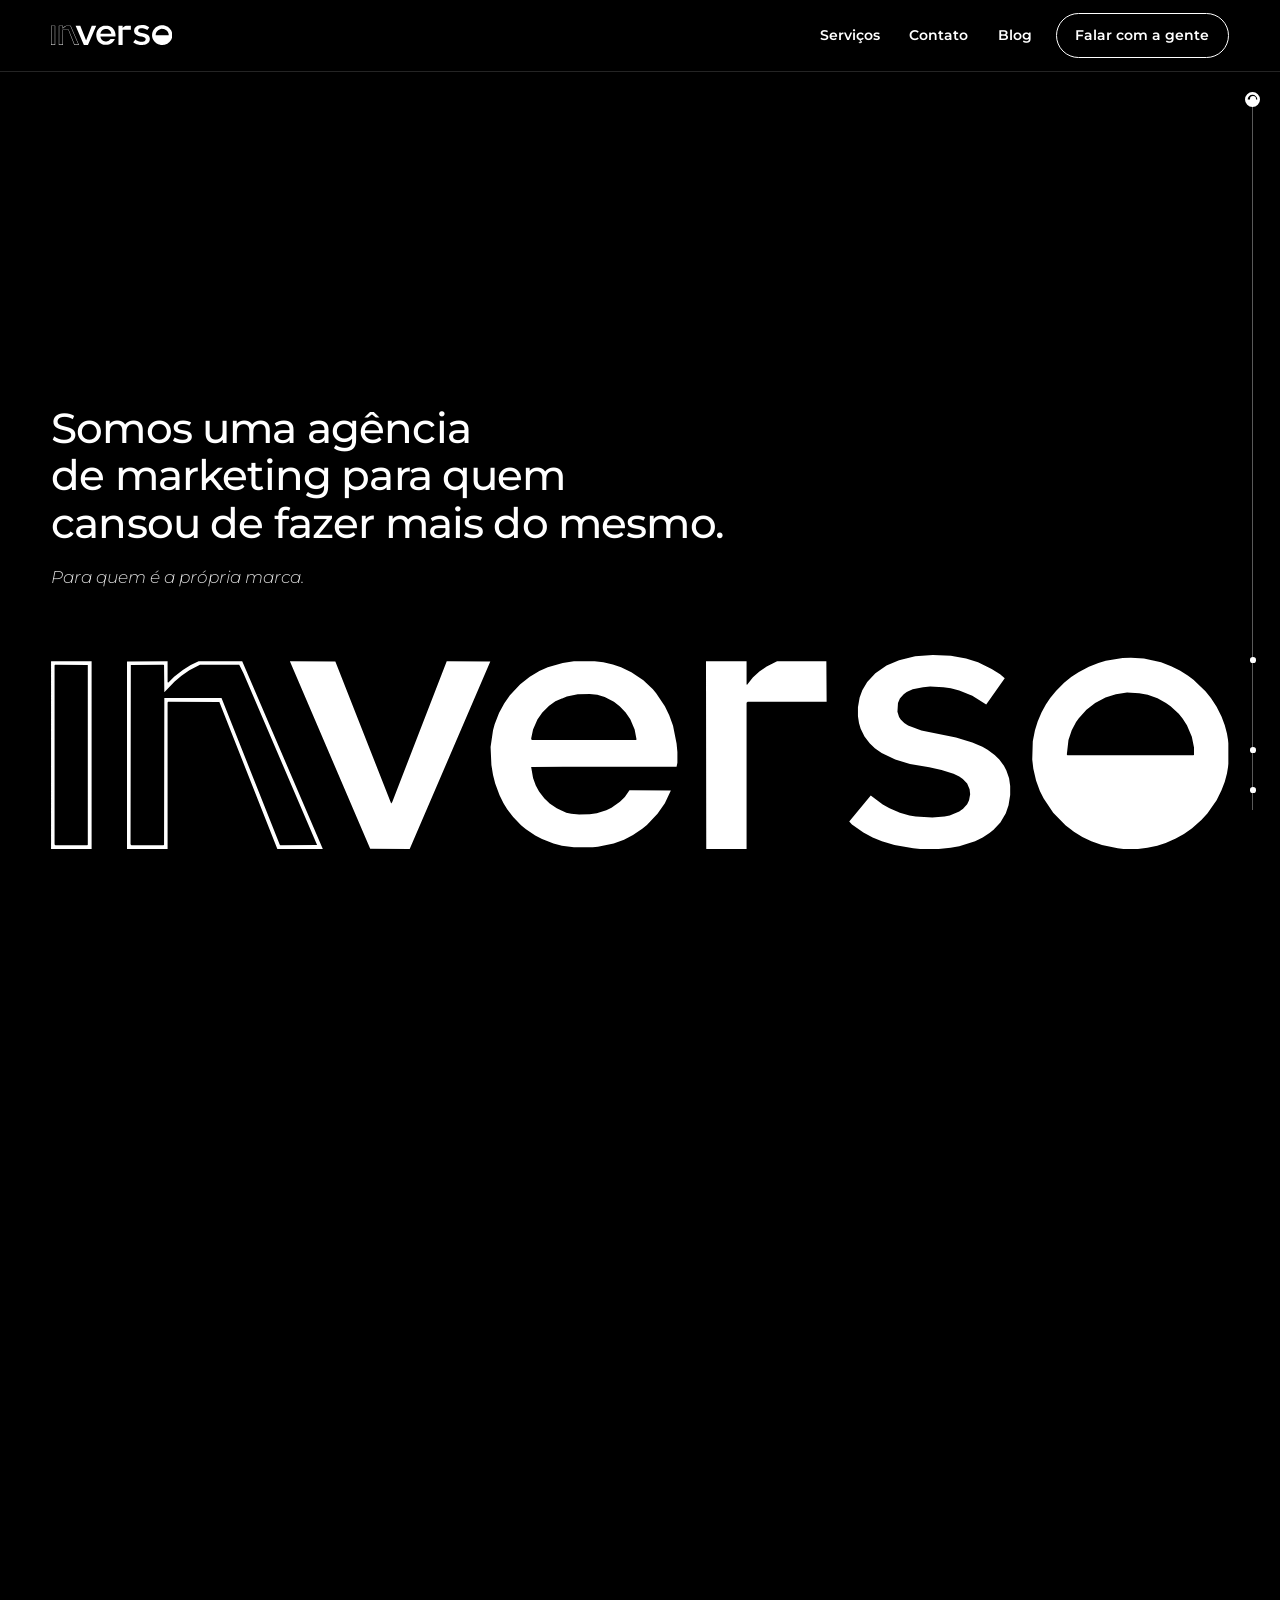
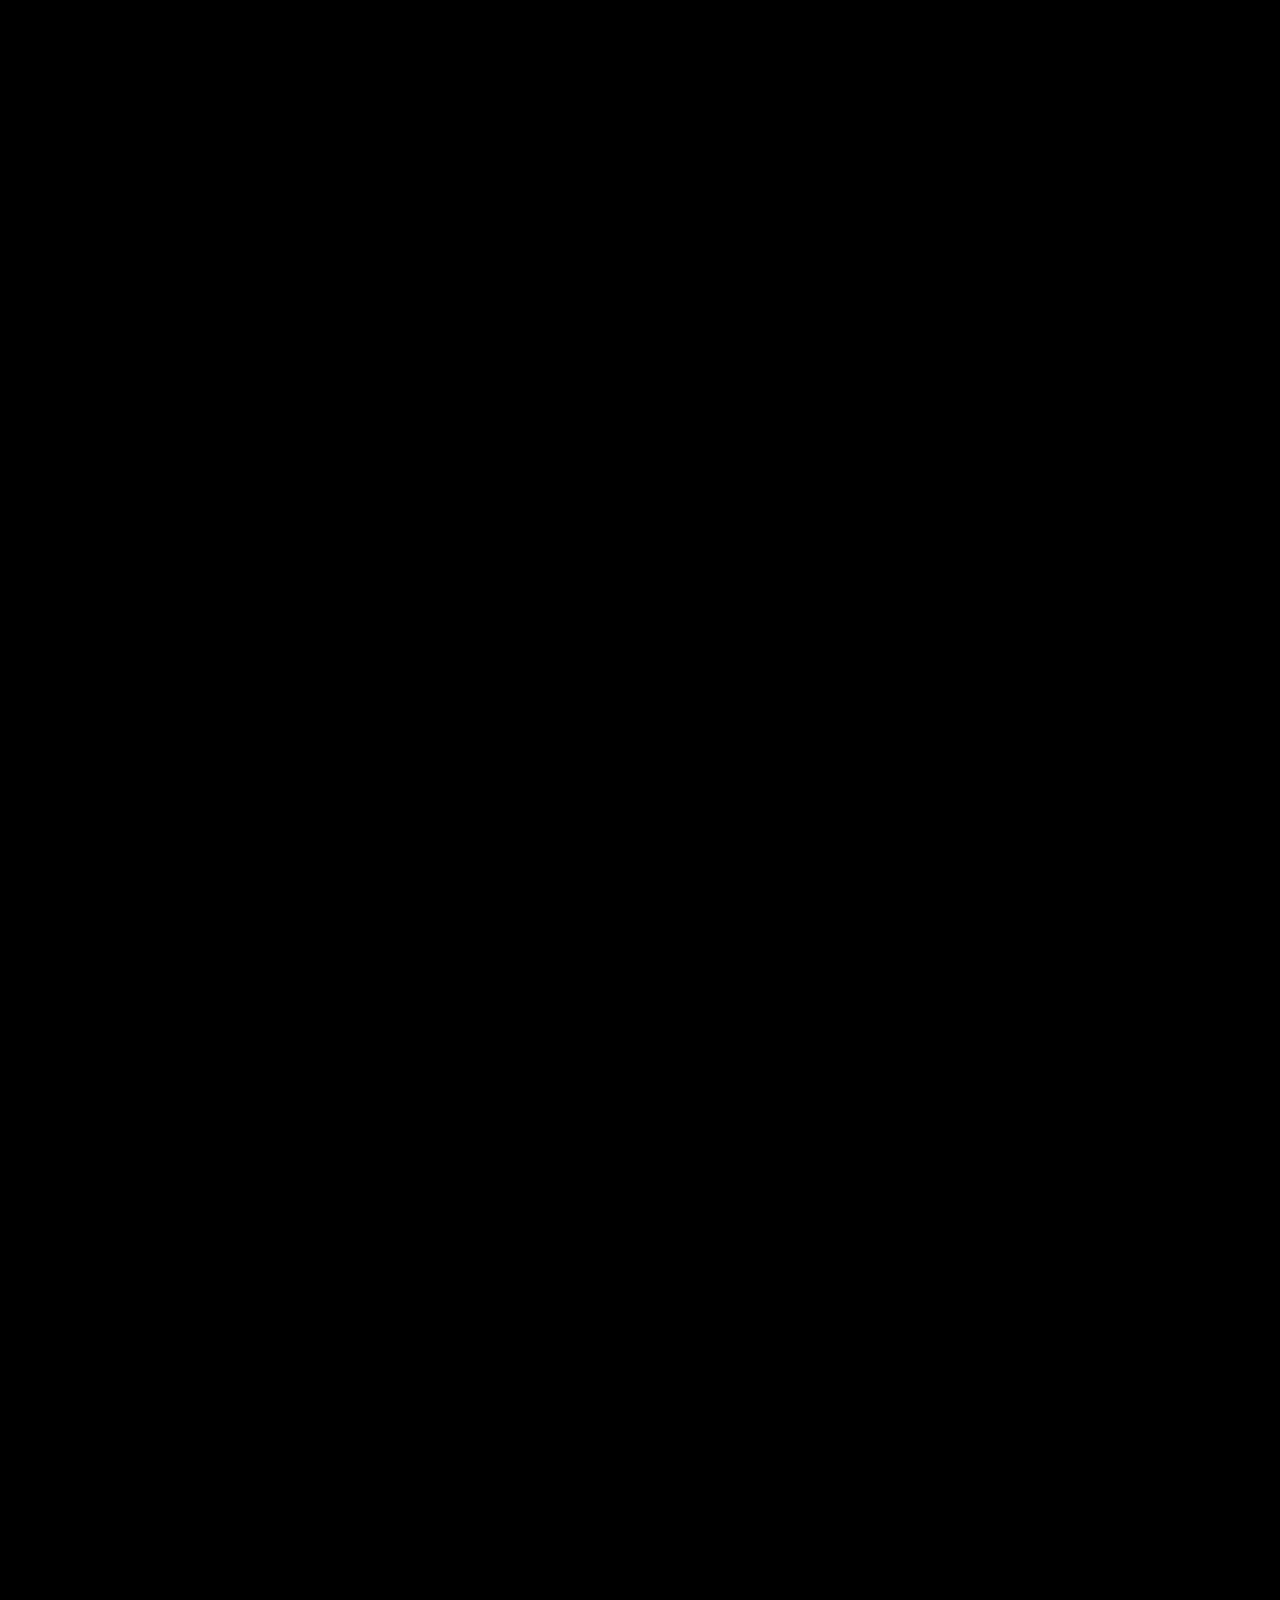
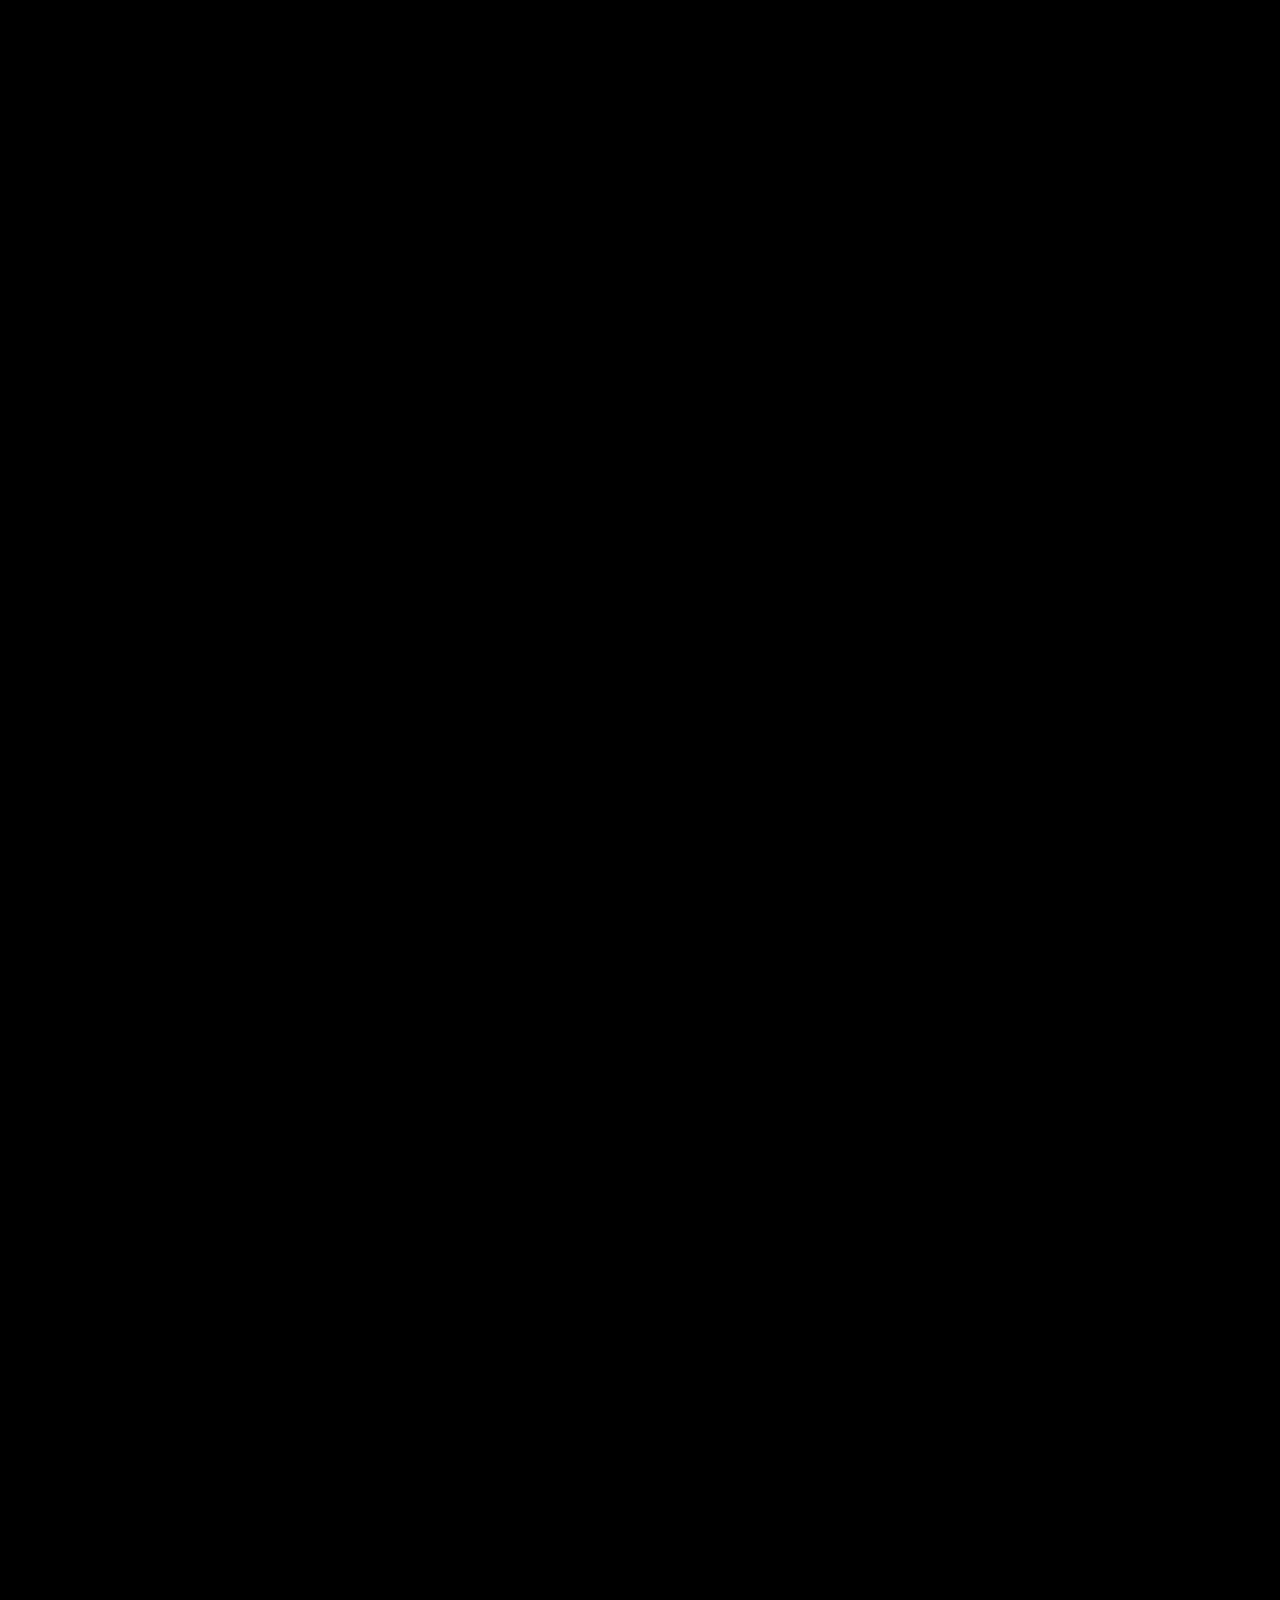
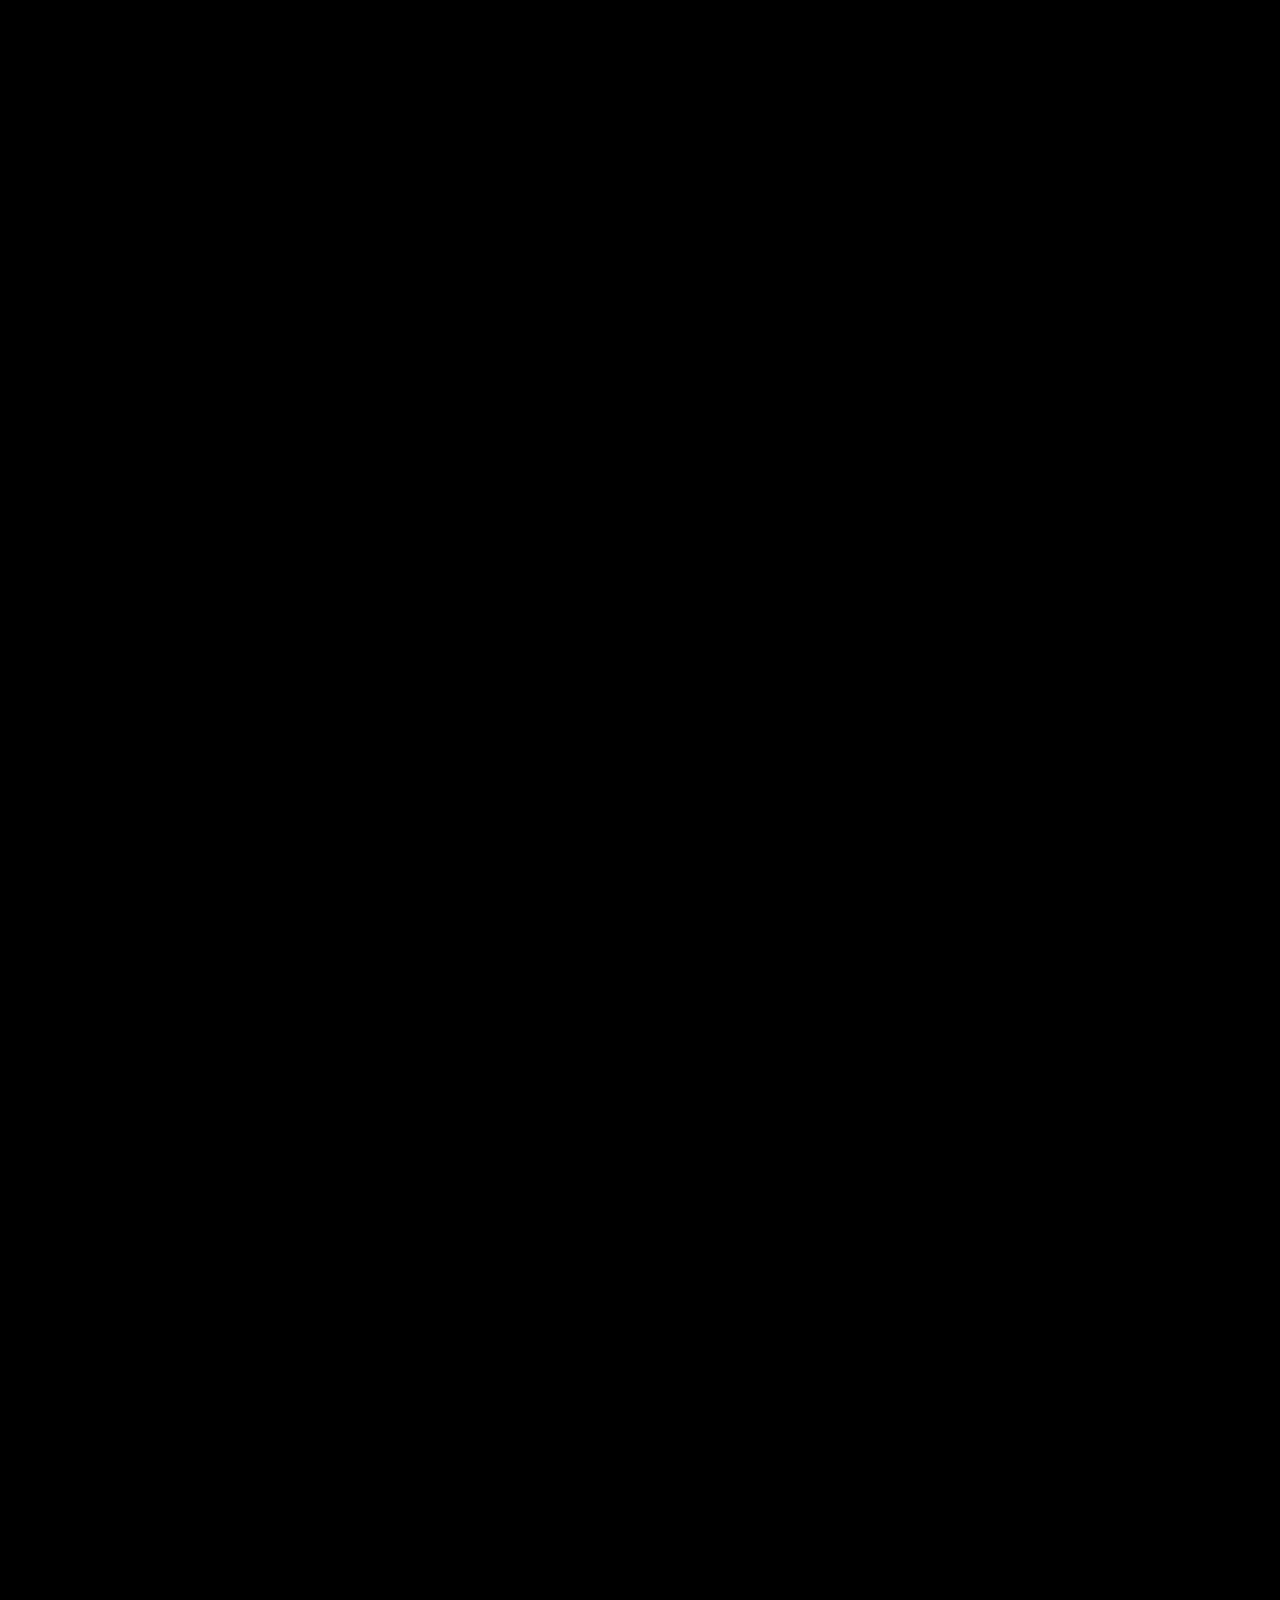
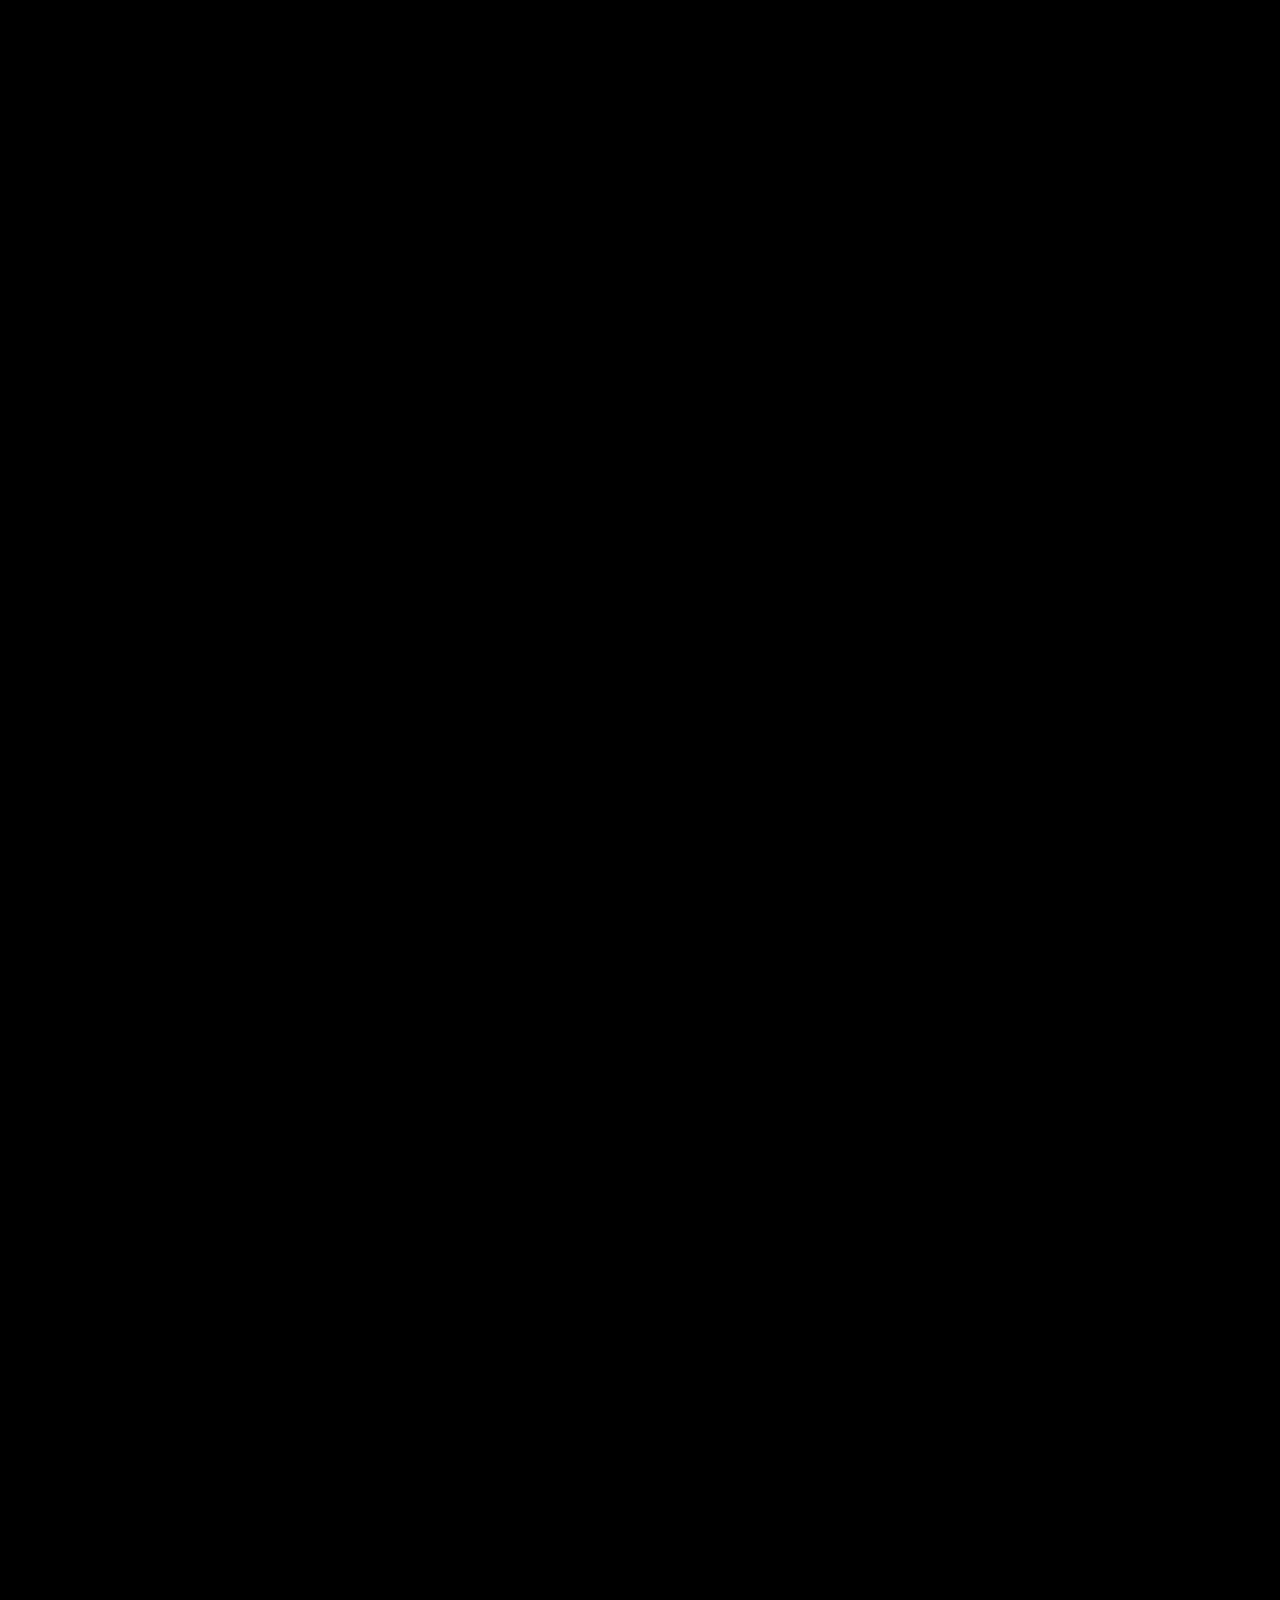
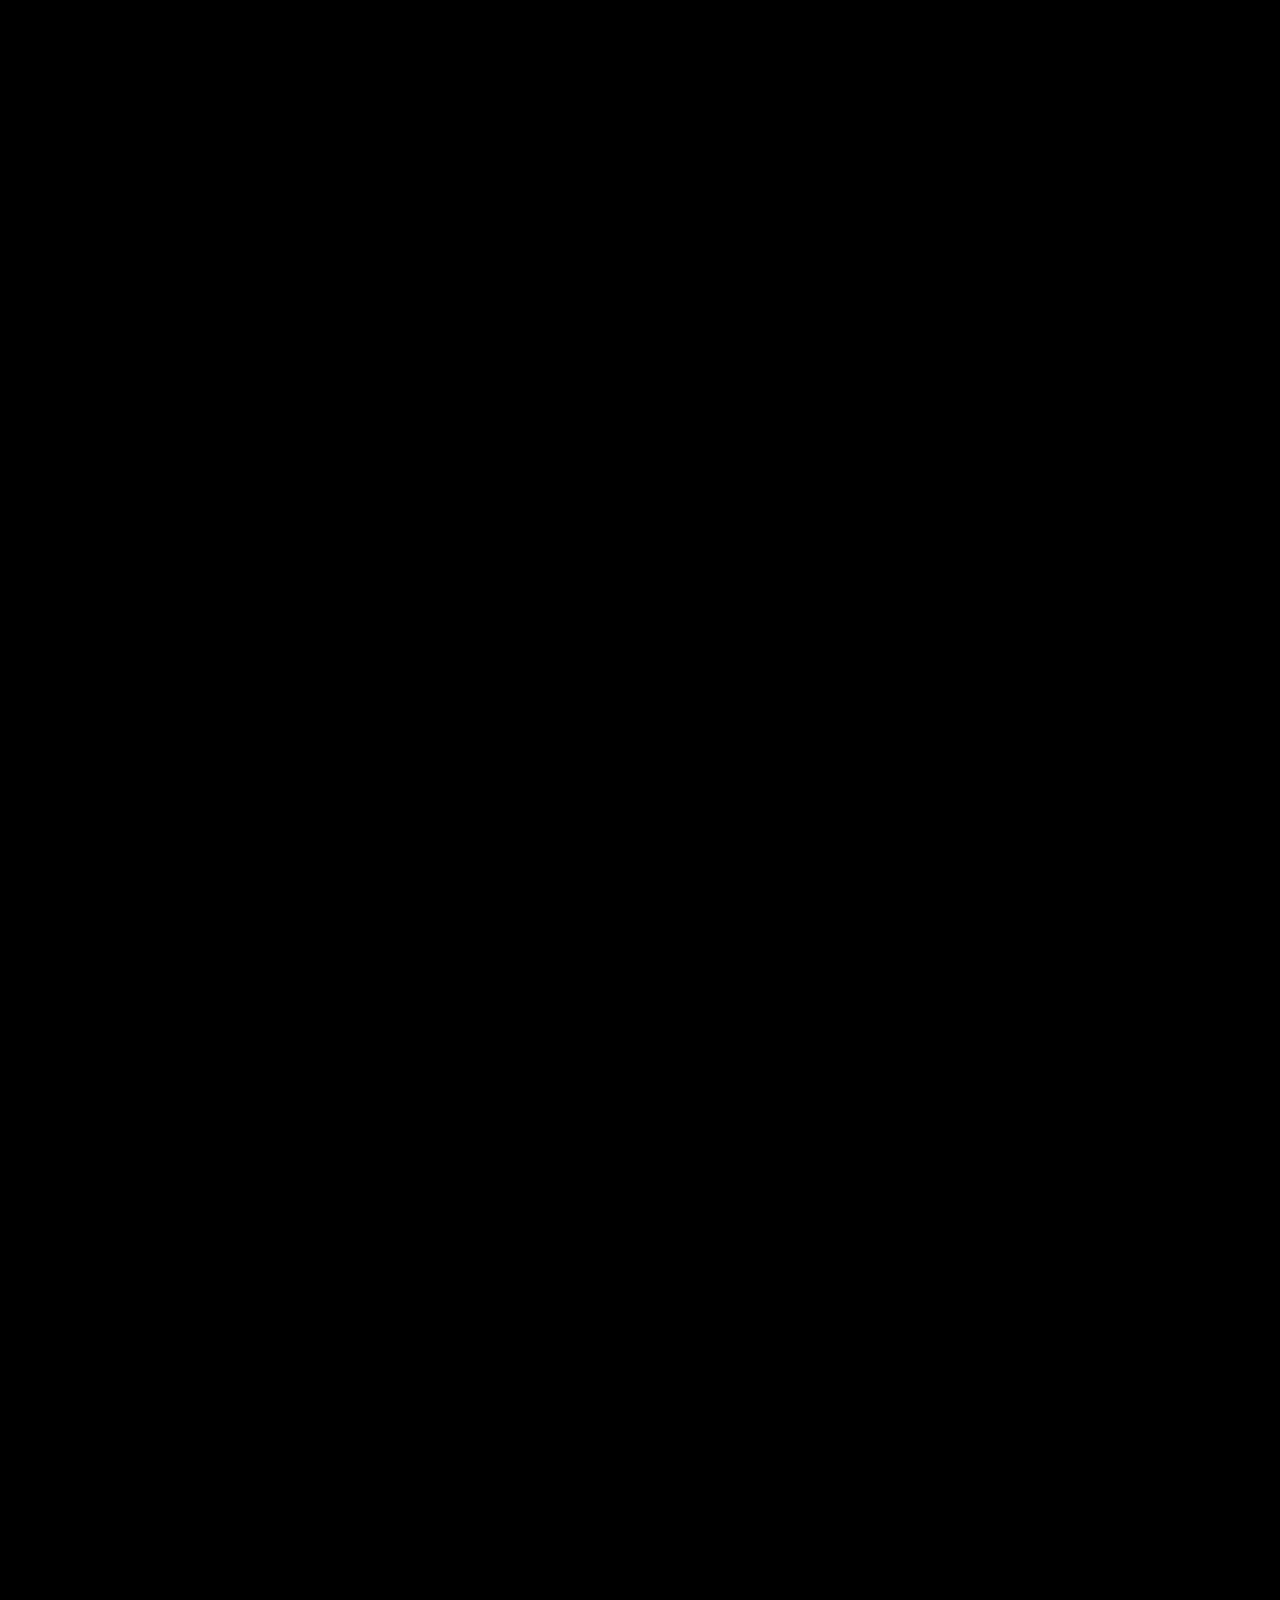
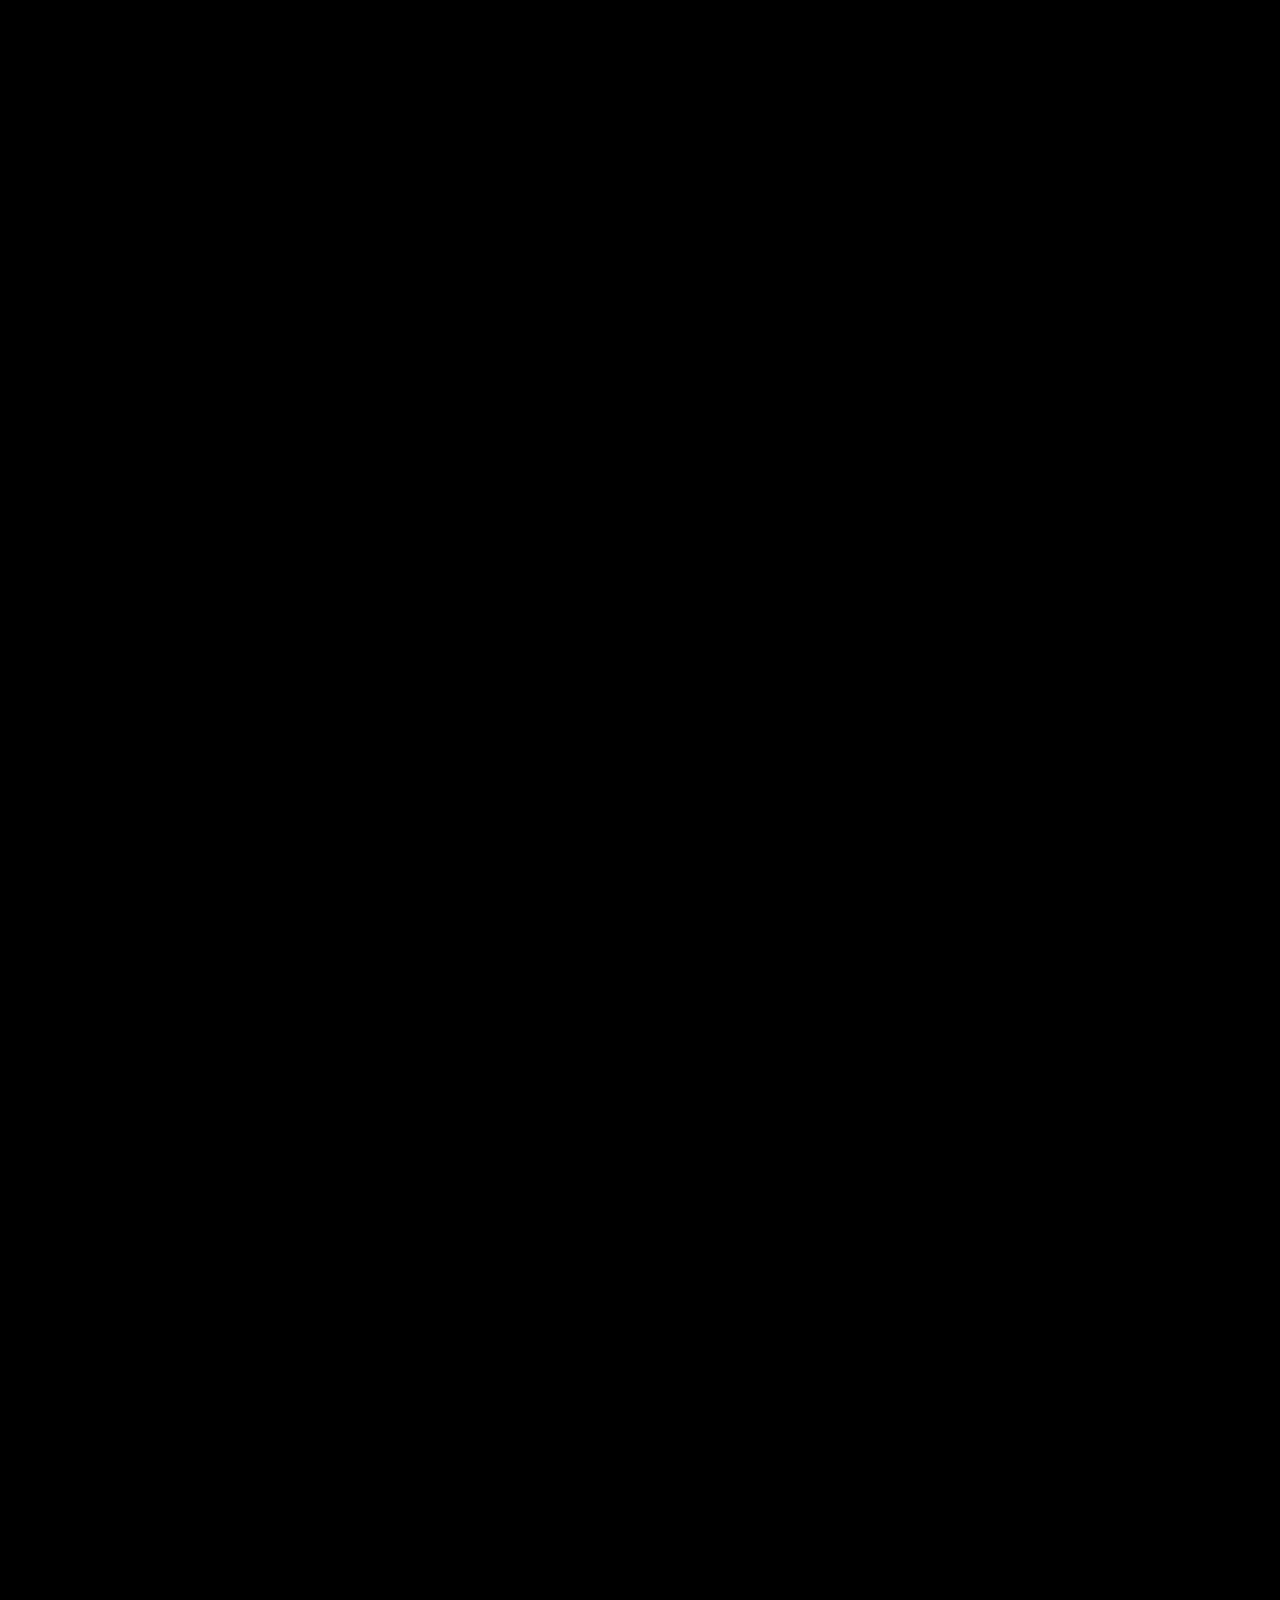
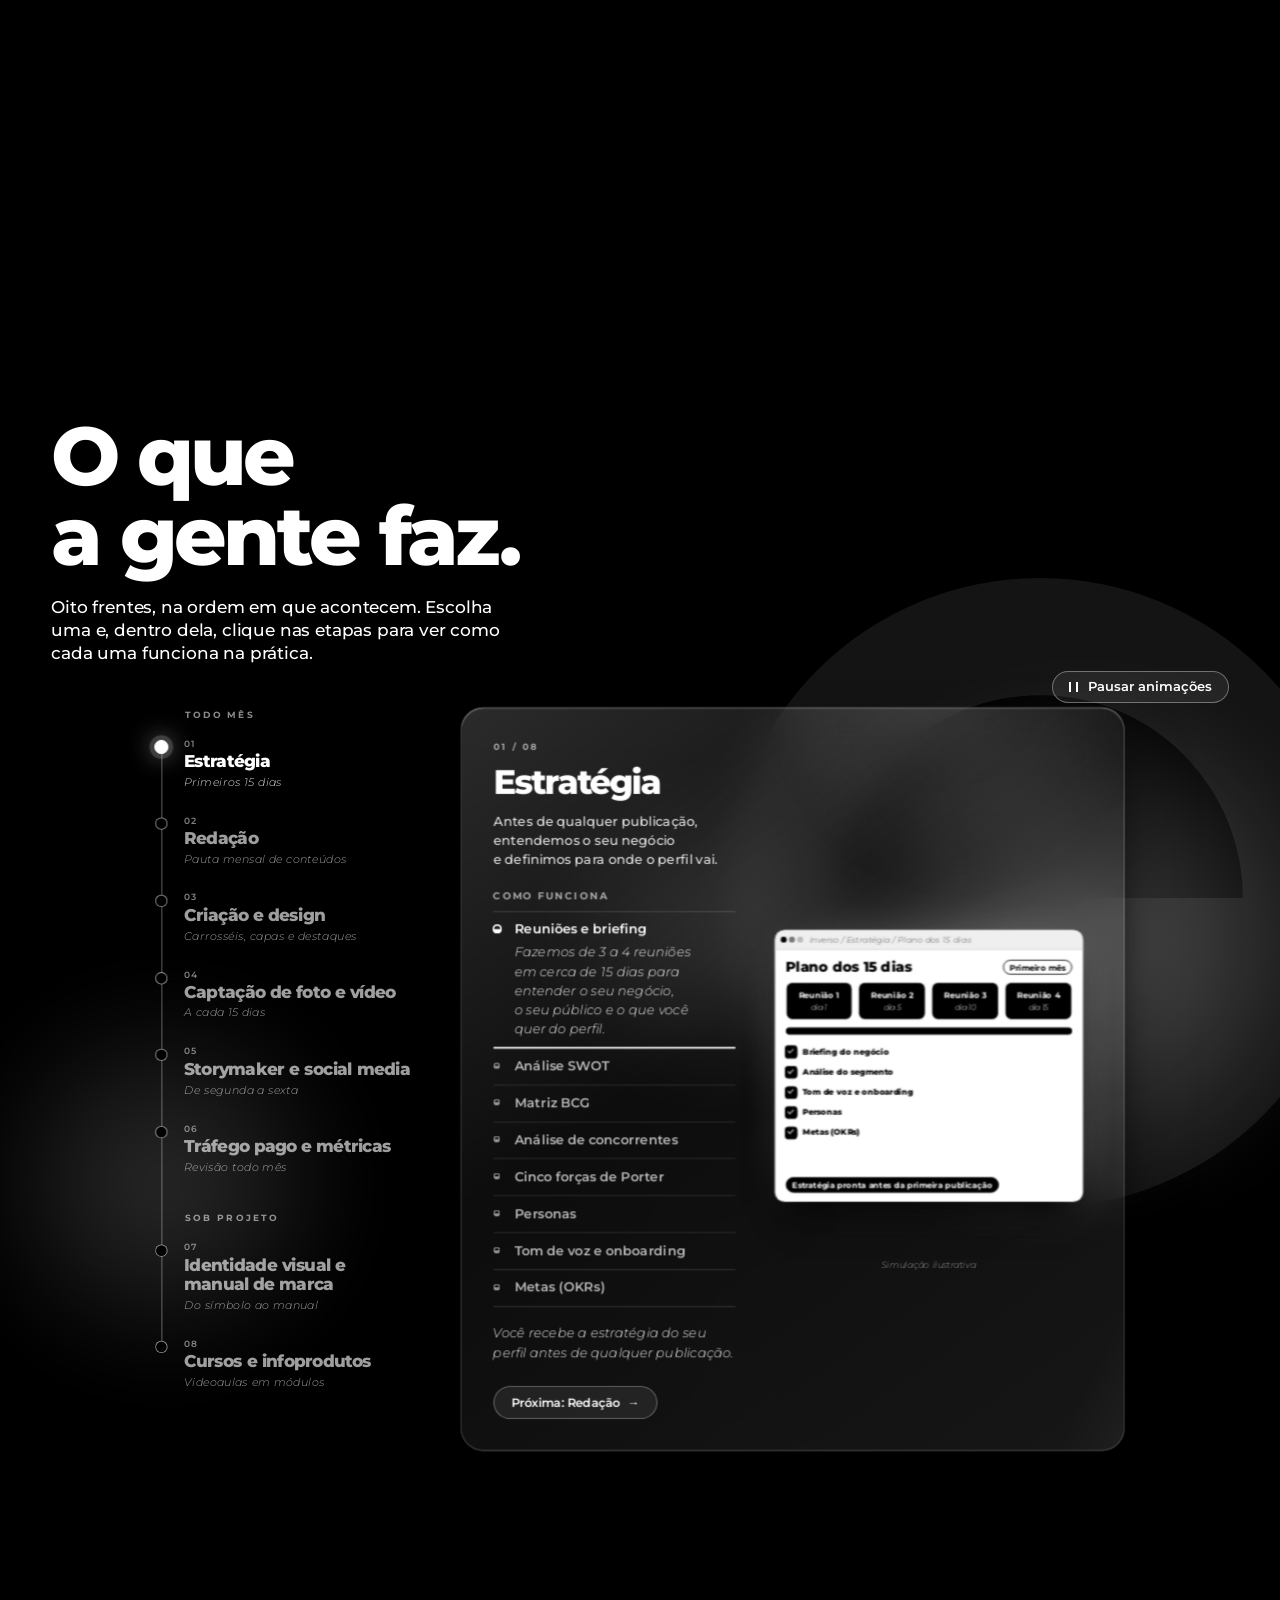
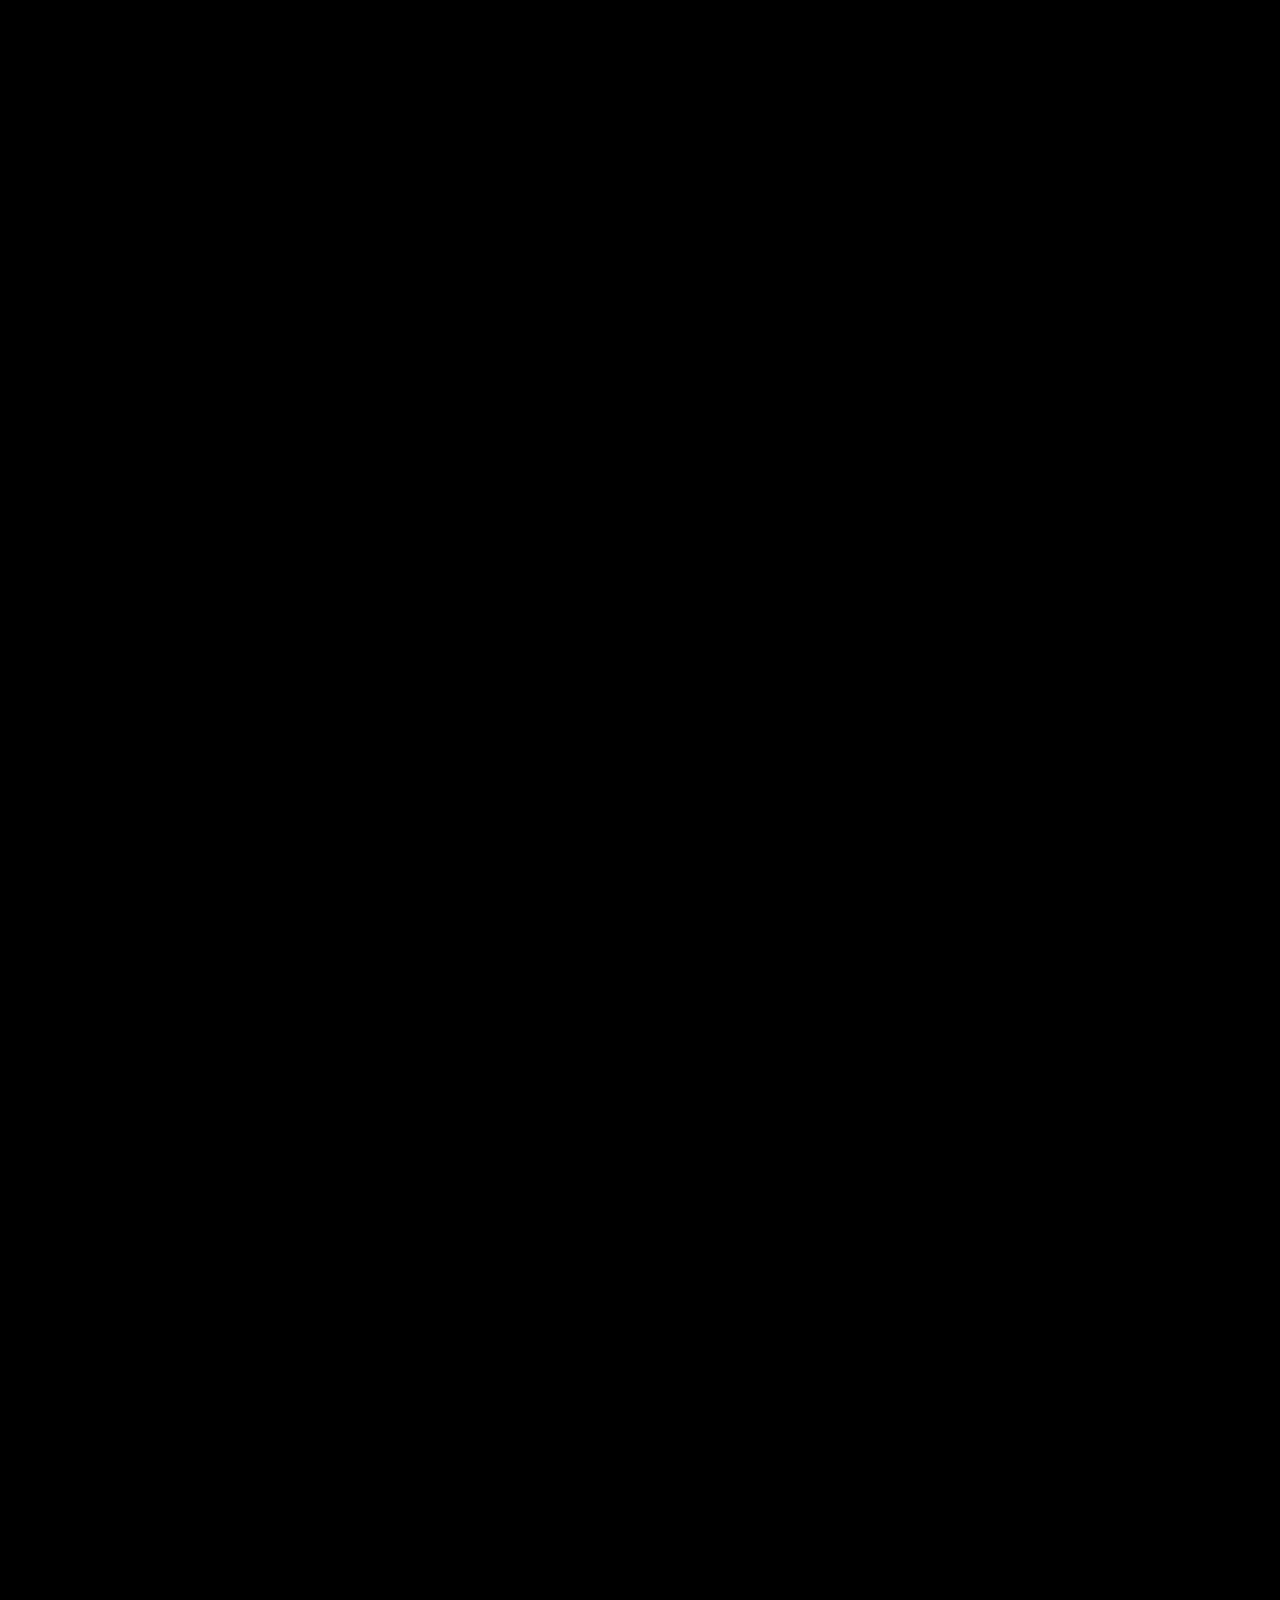
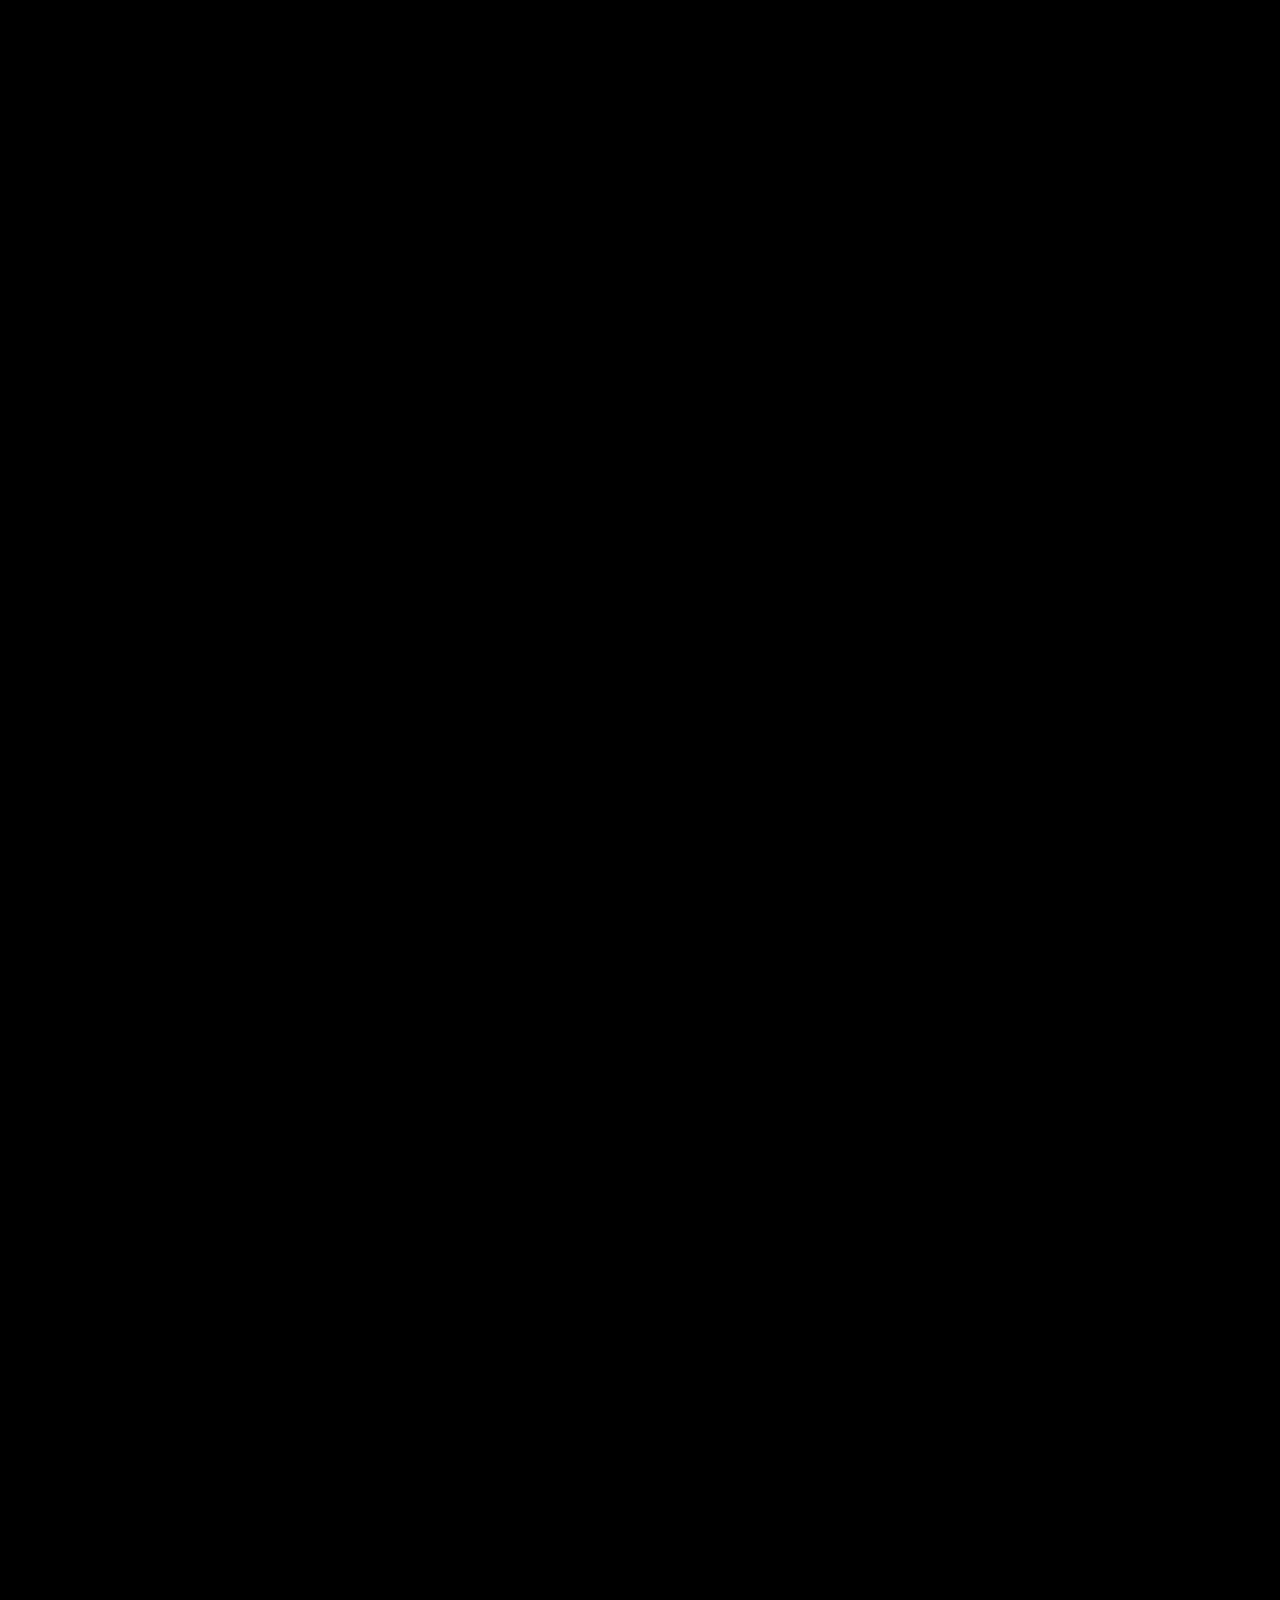
==== index.html @ 40b8e22b "Formulário de contato na Cloudflare: função /api/contato (Worker) envia por e-mail via Resend; remov" ====
<!DOCTYPE html>
<html lang="pt-BR">
<head>
<meta charset="utf-8">
<meta name="viewport" content="width=device-width, initial-scale=1">
<title>Inverso | Marketing para quem é a própria marca</title>
<meta name="description" content="Agência de marketing para quem é a própria marca: profissionais liberais, professores, treinadores e empreendedores. Estratégia, texto, design, captação de imagem e tráfego pago, com acompanhamento diário.">
<meta name="theme-color" content="#000000">
<meta property="og:type" content="website">
<meta property="og:title" content="Inverso | Marketing para quem é a própria marca">
<meta property="og:description" content="Estratégia, texto, design, captação de imagem e tráfego pago para quem é a própria marca: profissionais liberais, professores, treinadores e empreendedores.">
<meta property="og:locale" content="pt_BR">
<link rel="icon" href="favicon.svg" type="image/svg+xml">
<link rel="preload" href="fonts/montserrat.woff2" as="font" type="font/woff2" crossorigin>
<script>document.documentElement.classList.add('js')</script>
<link rel="stylesheet" href="css/style.css">
<link rel="stylesheet" href="css/site.css">
<link rel="stylesheet" href="css/story3d.css">
<script src="js/main.js" defer></script>
<script src="js/globe.js" defer></script>
<script src="js/site.js" defer></script>
<script src="js/servicos.js" defer></script>
</head>
<body>

<svg width="0" height="0" style="position:absolute" aria-hidden="true" focusable="false">
  <symbol id="logo" viewBox="0 0 2162.0 356.5"><path fill="currentColor" fill-rule="evenodd" d="M1423.5 11.5L1333.0 11.5L1314.0 21.0L1300.5 30.5L1288.5 41.5L1278.0 54.5L1277.0 54.0L1277.0 11.5L1202.5 11.5L1203.0 356.5L1277.0 356.0L1277.0 87.5L1279.0 86.0L1424.0 86.0ZM438.5 11.5L586.0 355.5L658.5 356.0L806.5 12.0L726.5 11.5L626.5 270.0L624.5 272.5L522.0 12.0ZM139.5 12.0L139.5 356.0L214.0 356.0L214.0 87.0L215.0 86.0L309.0 86.5L415.5 356.0L499.0 356.0L351.0 11.5L271.0 11.5L256.5 18.5L242.0 27.5L226.0 40.0L215.5 50.5L214.0 50.0L214.0 11.5ZM146.5 18.5L206.5 18.0L207.5 19.0L208.0 68.5L227.0 48.5L239.5 38.0L254.0 28.0L273.5 18.0L345.5 18.0L353.5 34.0L488.5 349.0L421.0 349.5L420.0 348.5L313.0 79.0L208.0 79.0L207.5 348.5L206.5 349.5L147.5 349.5L146.0 347.5ZM0.0 11.5L0.0 356.0L74.5 356.0L74.5 11.5ZM7.5 18.0L67.5 18.5L67.5 348.5L66.5 349.5L8.0 349.5L6.5 348.0L6.5 19.0ZM960.0 11.5L939.5 14.5L912.0 22.5L896.5 29.5L879.0 40.0L861.5 53.5L842.5 74.0L832.0 89.0L822.5 106.5L814.5 127.0L811.5 138.0L807.0 169.0L808.5 202.0L811.5 220.5L815.5 236.0L823.5 257.5L830.5 271.5L837.5 283.0L848.5 297.5L863.0 312.5L872.0 320.0L889.0 331.5L901.5 338.0L922.5 346.0L938.0 350.0L960.0 353.0L994.5 353.0L1004.0 352.0L1033.0 346.0L1052.0 339.0L1068.5 330.5L1085.5 319.0L1094.0 312.0L1113.5 291.5L1127.0 272.0L1138.0 249.0L1062.0 248.5L1053.5 260.5L1044.5 269.5L1029.0 280.5L1019.5 285.0L1002.0 290.5L989.0 292.5L969.5 293.0L955.0 291.5L946.0 289.5L928.5 281.5L915.5 272.5L905.5 263.0L896.0 250.5L890.0 239.5L885.0 226.0L881.5 205.5L1148.5 205.0L1150.0 198.0L1150.0 178.0L1148.5 162.5L1142.0 130.0L1135.0 110.5L1127.0 94.0L1111.0 70.0L1105.0 63.0L1087.5 46.5L1065.5 31.5L1046.5 22.5L1031.5 17.5L1014.0 13.5L998.0 11.5ZM881.5 153.5L885.0 137.0L893.0 118.5L902.0 105.5L914.5 93.0L926.0 85.0L947.0 76.0L967.0 72.0L989.0 71.5L1003.0 73.0L1016.5 77.0L1033.5 86.0L1044.5 94.5L1055.0 105.5L1063.5 118.0L1071.5 137.0L1075.0 155.0L1074.0 156.0L882.5 156.0ZM1967.5 5.5L1936.5 10.5L1923.0 14.5L1905.5 21.5L1886.5 31.5L1873.0 40.5L1860.0 51.0L1845.5 65.5L1834.5 79.0L1826.5 91.0L1818.5 105.5L1811.5 122.0L1806.5 138.0L1802.5 158.5L1801.5 192.0L1803.5 209.0L1808.5 230.5L1815.5 249.5L1822.5 263.5L1840.0 289.5L1863.0 313.0L1878.0 324.5L1893.5 334.0L1910.0 342.0L1929.5 349.0L1958.5 355.0L1969.0 356.0L1995.5 356.0L2013.0 354.0L2031.0 350.0L2046.5 345.0L2065.0 337.0L2080.0 328.5L2095.0 318.0L2112.0 303.0L2123.0 291.0L2140.0 266.5L2149.0 248.5L2155.0 232.5L2159.0 217.5L2162.0 199.5L2162.0 162.0L2159.0 144.0L2155.0 129.0L2149.0 113.0L2140.0 95.0L2129.5 79.0L2119.5 66.5L2097.5 45.5L2087.0 37.5L2072.5 28.5L2056.5 20.5L2038.0 13.5L2006.5 6.5L1982.5 5.0ZM1868.0 156.0L1874.0 138.0L1882.0 123.0L1887.0 116.0L1901.0 100.5L1917.0 88.0L1936.0 78.0L1955.0 72.0L1975.5 69.0L1998.0 70.0L2013.5 73.0L2031.5 79.5L2047.0 88.0L2055.5 94.0L2070.5 108.0L2077.5 116.5L2085.5 129.0L2094.5 150.0L2098.5 170.0L2098.5 183.0L2097.5 184.0L1866.0 184.0L1865.0 182.5ZM1702.0 13.5L1680.0 6.5L1652.0 1.5L1619.0 0.0L1586.5 2.5L1557.0 9.5L1534.0 19.5L1513.5 33.5L1498.5 49.5L1489.5 64.5L1484.5 78.5L1481.5 96.0L1481.5 112.5L1483.5 125.5L1486.5 135.5L1493.5 149.5L1503.0 162.0L1512.5 171.0L1525.0 180.0L1550.0 192.0L1577.0 200.0L1612.5 206.0L1635.0 211.0L1657.0 218.0L1667.5 223.0L1674.0 227.5L1682.0 236.0L1686.5 246.5L1687.5 255.5L1685.5 266.5L1682.0 274.0L1674.5 282.5L1667.5 287.5L1650.0 294.5L1640.5 296.5L1618.0 298.5L1587.5 296.5L1576.0 294.5L1558.5 289.5L1539.5 281.5L1527.0 274.5L1505.0 258.0L1465.5 305.5L1470.5 311.0L1491.5 326.0L1508.5 335.0L1525.5 342.0L1548.5 349.0L1583.0 355.0L1596.0 356.0L1629.5 356.0L1651.5 354.0L1667.5 351.0L1696.5 342.0L1710.5 335.0L1723.0 327.0L1730.5 321.0L1743.0 307.5L1753.0 290.5L1758.0 276.0L1761.0 257.0L1761.0 240.5L1759.0 226.5L1754.0 212.0L1749.5 203.5L1741.0 192.0L1732.5 183.5L1719.5 174.0L1710.0 168.5L1691.5 160.5L1661.5 151.5L1598.0 138.5L1573.5 129.5L1566.5 125.0L1560.0 118.5L1557.0 114.0L1554.0 104.0L1555.0 88.0L1558.5 80.0L1565.5 72.0L1571.0 68.0L1582.0 63.0L1601.0 59.0L1614.0 58.0L1638.5 59.0L1652.0 61.0L1667.5 65.0L1691.5 75.0L1717.0 91.0L1751.0 42.5L1742.5 35.5L1727.0 25.5Z"/></symbol>
</svg>

<div class="lens" aria-hidden="true"></div>

<header class="bar">
  <a class="brand" href="#topo" aria-label="Inverso, início">
    <svg class="brand__logo" viewBox="0 0 2162.0 356.5" aria-hidden="true"><use href="#logo"/></svg>
  </a>
  <nav class="bar__nav" aria-label="Seções">
    <a href="#servicos">Serviços</a>
    <a href="#contato">Contato</a>
    <a href="/blog/">Blog</a>
  </nav>
  <a class="btn" href="#contato">Falar com a gente</a>
</header>

<main id="topo">
  <section class="stage" id="stage">
    <div class="pin">

      <div class="hero">
        <div class="hero__copy">
          <p class="hero__lead">Somos uma agência de marketing para quem cansou de fazer mais do mesmo.</p>
          <p class="hero__sub">Para quem é a própria marca.</p>
        </div>
        <h1 class="wordmark" aria-label="Inverso">
          <span class="wordmark__rise">
            <svg viewBox="0 0 2162.0 356.5" aria-hidden="true"><use href="#logo"/></svg>
            <span class="o-anchor" style="left:91.66%;top:50.63%"></span>
          </span>
        </h1>
      </div>

      <div class="iris">
        <div class="story">

          <section class="chap chap--1" aria-labelledby="ch1">
            <h2 class="chap__big" id="ch1"><span class="wl"><span class="wd r" style="--d:0">Sua</span></span> <span class="wl"><span class="wd r" style="--d:.14">marca</span></span> <span class="wl"><span class="wd r" style="--d:.28">começa</span></span> <span class="wl"><span class="wd r" style="--d:.42">com</span></span> <span class="wl"><span class="wd r" style="--d:.56">você.</span></span></h2>
            <p class="chap__aside r" style="--d:.78">Somos uma agência feita pra quem cansou de ir na mesma direção que todo mundo.</p>
            <div class="c3d c3d--globe" aria-hidden="true"><div class="glb"><canvas class="glb__cv"></canvas><div class="glb__p"><svg viewBox="0 0 100 100" aria-hidden="true"><circle cx="50" cy="36" r="15" fill="#000"/><path d="M17 92c0-20 15-31 33-31s33 11 33 31z" fill="#000"/></svg><b>você</b></div><span class="glb__ring"></span></div></div>
          </section>

          <section class="chap chap--2" aria-labelledby="ch2">
            <p class="chap__kicker r" style="--d:0">Por que a gente existe</p>
            <h2 class="chap__big chap__big--m" id="ch2"><span class="wl"><span class="wd r" style="--d:.08">Surgimos</span></span> <span class="wl"><span class="wd r" style="--d:.2">do</span></span> <span class="wl"><span class="wd r" style="--d:.3">cansaço.</span></span></h2>
            <div class="chap__lines">
              <p class="r" style="--d:.42">Cansaço de ver todo mundo postando igual.</p>
              <p class="r" style="--d:.54">De agência que fala em processo, métrica e fórmula, e esquece de falar de gente.</p>
              <p class="r chap__name" style="--d:.68">Por isso o nome: <span class="invw"><span>Inverso</span></span>.</p>
            </div>
            <div class="c3d c3d--phone" aria-hidden="true"><div class="qph"><div class="qbx dk qph__body" style="--w:20;--h:40;--d:1.8;left:-10em;top:-20em;transform:none"><i class="qfa"></i><i class="qfb"></i><i class="qfl"></i><i class="qfr"></i><i class="qft"></i><i class="qfd"></i></div><div class="qph__scr"><div class="qph__under"><span></span></div><div class="qsh" style="--dx:-14.4em;--dy:-34.7em;--dz:14em;--rx:1.0;--ry:0.0;--ra:60deg;--dl:0ms;clip-path:polygon(58% 38%, 0% 0%, 50% 0%)"><div class="qph__feed"><div class="qph__bar"><b></b><span></span></div><div class="qph__g"><i><u></u><s></s></i><i><u></u><s></s></i><i><u></u><s></s></i><i><u></u><s></s></i><i><u></u><s></s></i><i><u></u><s></s></i></div></div></div><div class="qsh" style="--dx:8.6em;--dy:-40.2em;--dz:21em;--rx:0.27;--ry:0.95;--ra:-97deg;--dl:14ms;clip-path:polygon(58% 38%, 50% 0%, 100% 0%)"><div class="qph__feed"><div class="qph__bar"><b></b><span></span></div><div class="qph__g"><i><u></u><s></s></i><i><u></u><s></s></i><i><u></u><s></s></i><i><u></u><s></s></i><i><u></u><s></s></i><i><u></u><s></s></i></div></div></div><div class="qsh" style="--dx:20.4em;--dy:-13.2em;--dz:28em;--rx:-0.86;--ry:-0.61;--ra:64deg;--dl:28ms;clip-path:polygon(58% 38%, 100% 0%, 100% 50%)"><div class="qph__feed"><div class="qph__bar"><b></b><span></span></div><div class="qph__g"><i><u></u><s></s></i><i><u></u><s></s></i><i><u></u><s></s></i><i><u></u><s></s></i><i><u></u><s></s></i><i><u></u><s></s></i></div></div></div><div class="qsh" style="--dx:17.0em;--dy:31.2em;--dz:14em;--rx:-0.73;--ry:-0.55;--ra:-101deg;--dl:42ms;clip-path:polygon(58% 38%, 100% 50%, 100% 100%)"><div class="qph__feed"><div class="qph__bar"><b></b><span></span></div><div class="qph__g"><i><u></u><s></s></i><i><u></u><s></s></i><i><u></u><s></s></i><i><u></u><s></s></i><i><u></u><s></s></i><i><u></u><s></s></i></div></div></div><div class="qsh" style="--dx:6.2em;--dy:47.2em;--dz:21em;--rx:0.47;--ry:0.97;--ra:68deg;--dl:56ms;clip-path:polygon(58% 38%, 100% 100%, 50% 100%)"><div class="qph__feed"><div class="qph__bar"><b></b><span></span></div><div class="qph__g"><i><u></u><s></s></i><i><u></u><s></s></i><i><u></u><s></s></i><i><u></u><s></s></i><i><u></u><s></s></i><i><u></u><s></s></i></div></div></div><div class="qsh" style="--dx:-11.3em;--dy:44.3em;--dz:28em;--rx:0.98;--ry:-0.08;--ra:-105deg;--dl:70ms;clip-path:polygon(58% 38%, 50% 100%, 0% 100%)"><div class="qph__feed"><div class="qph__bar"><b></b><span></span></div><div class="qph__g"><i><u></u><s></s></i><i><u></u><s></s></i><i><u></u><s></s></i><i><u></u><s></s></i><i><u></u><s></s></i><i><u></u><s></s></i></div></div></div><div class="qsh" style="--dx:-20.1em;--dy:26.8em;--dz:14em;--rx:0.05;--ry:-0.92;--ra:72deg;--dl:84ms;clip-path:polygon(58% 38%, 0% 100%, 0% 50%)"><div class="qph__feed"><div class="qph__bar"><b></b><span></span></div><div class="qph__g"><i><u></u><s></s></i><i><u></u><s></s></i><i><u></u><s></s></i><i><u></u><s></s></i><i><u></u><s></s></i><i><u></u><s></s></i></div></div></div><div class="qsh" style="--dx:-22.4em;--dy:-10.5em;--dz:21em;--rx:-0.95;--ry:0.67;--ra:-109deg;--dl:98ms;clip-path:polygon(58% 38%, 0% 50%, 0% 0%)"><div class="qph__feed"><div class="qph__bar"><b></b><span></span></div><div class="qph__g"><i><u></u><s></s></i><i><u></u><s></s></i><i><u></u><s></s></i><i><u></u><s></s></i><i><u></u><s></s></i><i><u></u><s></s></i></div></div></div><svg class="qph__crk" viewBox="0 0 100 100" preserveAspectRatio="none"><line x1="58" y1="38" x2="0" y2="0" pathLength="1"/><line x1="58" y1="38" x2="50" y2="0" pathLength="1"/><line x1="58" y1="38" x2="100" y2="0" pathLength="1"/><line x1="58" y1="38" x2="100" y2="50" pathLength="1"/><line x1="58" y1="38" x2="100" y2="100" pathLength="1"/><line x1="58" y1="38" x2="50" y2="100" pathLength="1"/><line x1="58" y1="38" x2="0" y2="100" pathLength="1"/><line x1="58" y1="38" x2="0" y2="50" pathLength="1"/><circle cx="58" cy="38" r="9" pathLength="1" fill="none"/><circle cx="58" cy="38" r="19" pathLength="1" fill="none"/></svg><span class="qph__hit"></span></div><span class="qph__notch"></span></div></div>
          </section>

          <section class="chap chap--3" aria-labelledby="ch3">
            <div class="chap__col">
              <p class="chap__kicker r" style="--d:0">Para quem a gente trabalha</p>
              <h2 class="chap__big chap__big--m" id="ch3"><span class="wl"><span class="wd r" style="--d:.06">Atendemos</span></span> <span class="wl"><span class="wd r" style="--d:.16">quem</span></span> <span class="wl"><span class="wd r" style="--d:.24">é</span></span> <span class="wl"><span class="wd r" style="--d:.3">a</span></span> <span class="wl"><span class="wd r" style="--d:.36">própria</span></span> <span class="wl"><span class="wd r" style="--d:.46">marca.</span></span></h2>
              <p class="chap__body r" style="--d:.7">Advogados, médicos, dentistas e psicólogos, mas também professores, treinadores, empreendedores e donos do próprio negócio.</p>
            </div>
            <div class="orbit" aria-hidden="true">
              <span class="orbit__core r" style="--d:.1"><i class="sym"></i><b>você</b></span>
              <span class="orbit__ring"></span>
              <span class="sat r" style="--i:0;--d:.2"><em>Advogados</em></span>
              <span class="sat r" style="--i:1;--d:.27"><em>Médicos</em></span>
              <span class="sat r" style="--i:2;--d:.34"><em>Dentistas</em></span>
              <span class="sat r" style="--i:3;--d:.41"><em>Psicólogos</em></span>
              <span class="sat r" style="--i:4;--d:.48"><em>Professores</em></span>
              <span class="sat r" style="--i:5;--d:.55"><em>Treinadores</em></span>
              <span class="sat r" style="--i:6;--d:.62"><em>Empreendedores</em></span>
              <span class="sat r" style="--i:7;--d:.69"><em>Donos de negócio</em></span>
            </div>
          </section>

          <section class="s3 s3--est" aria-label="Estratégia">
  <div class="s3__in">
    <div class="s3__obj" aria-hidden="true"><div class="s3__sh"></div><div class="o3dw o3dw--est"><div class="o3d o3d--est"><div class="qmapw"><div class="qbx qmap__sheet" style="--w:34;--h:22;--d:0.8;left:-17.0em;top:-11.0em;transform:none"><i class="qfa"></i><i class="qfb"></i><i class="qfl"></i><i class="qfr"></i><i class="qft"></i><i class="qfd"></i></div><div class="qmap__face" style="left:-17.0em;top:-11.0em;width:34em;height:22em"><svg class="qmap__svg" viewBox="0 0 340 220" aria-hidden="true"><g fill="none" stroke="#000" stroke-linecap="round" stroke-linejoin="round"><path d="M10 12h320M10 208h320" stroke-width="1.2" opacity=".25"/><path d="M24 176q6-6 12 0t12 0t12 0M54 192q6-6 12 0t12 0t12 0" stroke-width="2.2" opacity=".5"/><path d="M118 112l16-26 14 18 10-12 18 20z" stroke-width="2.6" fill="#fff"/><path d="M134 86l6 9-7-3z" fill="#000" stroke-width="1"/><path d="M206 176l14-22 12 16 8-10 16 16z" stroke-width="2.6" fill="#fff"/><path d="M72 118v-24" stroke-width="3"/><path d="M72 94q-14-10-24-2M72 94q14-10 24-2M72 94q-6-14-18-14M72 94q6-14 18-14" stroke-width="2.6"/><g transform="translate(296 38)"><circle r="16" stroke-width="2.4" fill="#fff"/><path d="M0 -13l4 13l-4 13l-4 -13z" fill="#000" stroke-width="1"/><path d="M-13 0h26" stroke-width="1" opacity=".5"/></g><text x="290" y="68" font-size="10" font-weight="800" fill="#000" stroke="none" font-family="Montserrat, sans-serif">N</text><path class="qmap__base" d="M44 172C80 168 92 142 124 146S176 176 196 142S240 100 262 92S284 78 282 62" stroke-width="3" stroke-dasharray="2 7" opacity=".45"/><path class="qmap__trail" d="M44 172C80 168 92 142 124 146S176 176 196 142S240 100 262 92S284 78 282 62" pathLength="1" stroke-width="4.2"/></g><g class="qmap__x" stroke="#000" stroke-width="7" stroke-linecap="round"><path d="M270 50l24 24M294 50l-24 24"/></g><circle cx="44" cy="172" r="7" fill="#000"/><circle cx="44" cy="172" r="12" fill="none" stroke="#000" stroke-width="2"/><g font-family="Montserrat, sans-serif" font-weight="800" fill="#000"><text x="26" y="200" font-size="11">dia 1</text><text x="250" y="102" font-size="11">dia 15</text></g></svg></div><div class="qst" style="left:-5.1em;top:-4.4em;width:4.6em;height:4.6em;--o:0;--g:clamp(0, calc(var(--u) * 5 - var(--o, 0)), 1)"><i class="qst__p qst__p--mt" style="transform:rotateY(0deg)"></i><i class="qst__p qst__p--mt" style="transform:rotateY(90deg)"></i></div><div class="qst" style="left:-11.3em;top:-3.6em;width:3.0em;height:4.4em;--o:.4;--g:clamp(0, calc(var(--u) * 5 - var(--o, 0)), 1)"><i class="qst__p qst__p--tr" style="transform:rotateY(0deg)"></i><i class="qst__p qst__p--tr" style="transform:rotateY(90deg)"></i></div><div class="qst" style="left:3.7em;top:2.4em;width:4.6em;height:4.2em;--o:.7;--g:clamp(0, calc(var(--u) * 5 - var(--o, 0)), 1)"><i class="qst__p qst__p--mt" style="transform:rotateY(0deg)"></i><i class="qst__p qst__p--mt" style="transform:rotateY(90deg)"></i></div><div class="qpin" style="--g:clamp(0, calc(var(--u) * 4 - 1.5), 1)"><i class="qpole"></i><i class="qflag"></i></div></div></div></div></div>
    <div class="s3__txt">
      <p class="s3__k">Nós criamos pra você:</p>
      <h3 class="s3__t"><span class="wl"><span class="wd">Estratégia</span></span></h3>
      <p class="s3__c">Para onde o perfil vai, definido nos primeiros 15 dias.</p>
    </div>
  </div>
</section>
<section class="s3 s3--txt" aria-label="Texto">
  <div class="s3__in">
    <div class="s3__obj" aria-hidden="true"><div class="s3__sh"></div><div class="o3dw o3dw--txt"><div class="o3d o3d--txt"><b class="qex" style="transform:translateZ(-0.3480em);color:rgb(232,232,232)">Aa</b><b class="qex" style="transform:translateZ(-0.3240em);color:rgb(229,229,229)">Aa</b><b class="qex" style="transform:translateZ(-0.3000em);color:rgb(226,226,226)">Aa</b><b class="qex" style="transform:translateZ(-0.2760em);color:rgb(223,223,223)">Aa</b><b class="qex" style="transform:translateZ(-0.2520em);color:rgb(220,220,220)">Aa</b><b class="qex" style="transform:translateZ(-0.2280em);color:rgb(217,217,217)">Aa</b><b class="qex" style="transform:translateZ(-0.2040em);color:rgb(214,214,214)">Aa</b><b class="qex" style="transform:translateZ(-0.1800em);color:rgb(211,211,211)">Aa</b><b class="qex" style="transform:translateZ(-0.1560em);color:rgb(208,208,208)">Aa</b><b class="qex" style="transform:translateZ(-0.1320em);color:rgb(205,205,205)">Aa</b><b class="qex" style="transform:translateZ(-0.1080em);color:rgb(202,202,202)">Aa</b><b class="qex" style="transform:translateZ(-0.0840em);color:rgb(199,199,199)">Aa</b><b class="qex" style="transform:translateZ(-0.0600em);color:rgb(196,196,196)">Aa</b><b class="qex" style="transform:translateZ(-0.0360em);color:rgb(193,193,193)">Aa</b><b class="qex" style="transform:translateZ(-0.0120em);color:rgb(191,191,191)">Aa</b><b class="qex" style="transform:translateZ(0.0120em);color:rgb(188,188,188)">Aa</b><b class="qex" style="transform:translateZ(0.0360em);color:rgb(185,185,185)">Aa</b><b class="qex" style="transform:translateZ(0.0600em);color:rgb(182,182,182)">Aa</b><b class="qex" style="transform:translateZ(0.0840em);color:rgb(179,179,179)">Aa</b><b class="qex" style="transform:translateZ(0.1080em);color:rgb(176,176,176)">Aa</b><b class="qex" style="transform:translateZ(0.1320em);color:rgb(173,173,173)">Aa</b><b class="qex" style="transform:translateZ(0.1560em);color:rgb(170,170,170)">Aa</b><b class="qex" style="transform:translateZ(0.1800em);color:rgb(167,167,167)">Aa</b><b class="qex" style="transform:translateZ(0.2040em);color:rgb(164,164,164)">Aa</b><b class="qex" style="transform:translateZ(0.2280em);color:rgb(161,161,161)">Aa</b><b class="qex" style="transform:translateZ(0.2520em);color:rgb(158,158,158)">Aa</b><b class="qex" style="transform:translateZ(0.2760em);color:rgb(155,155,155)">Aa</b><b class="qex" style="transform:translateZ(0.3000em);color:rgb(152,152,152)">Aa</b><b class="qex" style="transform:translateZ(0.3240em);color:rgb(150,150,150)">Aa</b><b class="qex qex--f" style="transform:translateZ(0.3480em);color:rgb(255,255,255)">Aa</b></div></div></div>
    <div class="s3__txt">
      <p class="s3__k">Nós criamos pra você:</p>
      <h3 class="s3__t"><span class="wl"><span class="wd">Texto</span></span></h3>
      <p class="s3__c">Pauta, legenda e roteiro com a sua voz.</p>
    </div>
  </div>
</section>
<section class="s3 s3--des" aria-label="Design">
  <div class="s3__in">
    <div class="s3__obj" aria-hidden="true"><div class="s3__sh"></div><div class="o3dw o3dw--des"><div class="o3d o3d--des"><div class="qab" style="--k:0"><span class="qdots"></span></div><div class="qab" style="--k:1"><span class="qsymc"></span></div><div class="qab" style="--k:2"><span class="qshp"><i></i><b></b></span></div><div class="qab" style="--k:3"><span class="qlay"><b></b><i></i><i></i><i></i></span></div></div></div></div>
    <div class="s3__txt">
      <p class="s3__k">Nós criamos pra você:</p>
      <h3 class="s3__t"><span class="wl"><span class="wd">Design</span></span></h3>
      <p class="s3__c">Carrosséis, capas e identidade com a cara da sua marca.</p>
    </div>
  </div>
</section>
<section class="s3 s3--cap" aria-label="Captação">
  <div class="s3__in">
    <div class="s3__obj" aria-hidden="true"><div class="s3__sh"></div><div class="o3dw o3dw--cap"><div class="o3d o3d--cap"><div class="qbx qcam" style="--w:24;--h:13;--d:9;left:-12.0em;top:-13em;transform:translate3d(0em,6.5em,0em) scaleY(var(--g,1));"><i class="qfa"></i><i class="qfb"></i><i class="qfl"></i><i class="qfr"></i><i class="qft"></i><i class="qfd"></i></div><div class="qbx qcam" style="--w:7;--h:3;--d:6;left:-3.5em;top:-3em;transform:translate3d(-6em,-6.5em,0em) scaleY(var(--g,1));"><i class="qfa"></i><i class="qfb"></i><i class="qfl"></i><i class="qfr"></i><i class="qft"></i><i class="qfd"></i></div><div class="qbx qcam qdk" style="--w:3;--h:1.4;--d:3;left:-1.5em;top:-1.4em;transform:translate3d(7.5em,-6.8em,0em) scaleY(var(--g,1));"><i class="qfa"></i><i class="qfb"></i><i class="qfl"></i><i class="qfr"></i><i class="qft"></i><i class="qfd"></i></div><div class="qbx qcam" style="--w:3.6;--h:2.2;--d:1.2;left:-1.8em;top:-2.2em;transform:translate3d(-9em,-2em,5em) scaleY(var(--g,1));"><i class="qfa"></i><i class="qfb"></i><i class="qfl"></i><i class="qfr"></i><i class="qft"></i><i class="qfd"></i></div><div class="qlens"><i class="qlf" style="width:1.767em;transform:rotateZ(0.0deg) translateY(-5.2em) rotateX(90deg)"></i><i class="qlf qlg" style="width:1.767em;transform:rotateZ(18.0deg) translateY(-5.2em) rotateX(90deg)"></i><i class="qlf" style="width:1.767em;transform:rotateZ(36.0deg) translateY(-5.2em) rotateX(90deg)"></i><i class="qlf qlg" style="width:1.767em;transform:rotateZ(54.0deg) translateY(-5.2em) rotateX(90deg)"></i><i class="qlf" style="width:1.767em;transform:rotateZ(72.0deg) translateY(-5.2em) rotateX(90deg)"></i><i class="qlf qlg" style="width:1.767em;transform:rotateZ(90.0deg) translateY(-5.2em) rotateX(90deg)"></i><i class="qlf" style="width:1.767em;transform:rotateZ(108.0deg) translateY(-5.2em) rotateX(90deg)"></i><i class="qlf qlg" style="width:1.767em;transform:rotateZ(126.0deg) translateY(-5.2em) rotateX(90deg)"></i><i class="qlf" style="width:1.767em;transform:rotateZ(144.0deg) translateY(-5.2em) rotateX(90deg)"></i><i class="qlf qlg" style="width:1.767em;transform:rotateZ(162.0deg) translateY(-5.2em) rotateX(90deg)"></i><i class="qlf" style="width:1.767em;transform:rotateZ(180.0deg) translateY(-5.2em) rotateX(90deg)"></i><i class="qlf qlg" style="width:1.767em;transform:rotateZ(198.0deg) translateY(-5.2em) rotateX(90deg)"></i><i class="qlf" style="width:1.767em;transform:rotateZ(216.0deg) translateY(-5.2em) rotateX(90deg)"></i><i class="qlf qlg" style="width:1.767em;transform:rotateZ(234.0deg) translateY(-5.2em) rotateX(90deg)"></i><i class="qlf" style="width:1.767em;transform:rotateZ(252.0deg) translateY(-5.2em) rotateX(90deg)"></i><i class="qlf qlg" style="width:1.767em;transform:rotateZ(270.0deg) translateY(-5.2em) rotateX(90deg)"></i><i class="qlf" style="width:1.767em;transform:rotateZ(288.0deg) translateY(-5.2em) rotateX(90deg)"></i><i class="qlf qlg" style="width:1.767em;transform:rotateZ(306.0deg) translateY(-5.2em) rotateX(90deg)"></i><i class="qlf" style="width:1.767em;transform:rotateZ(324.0deg) translateY(-5.2em) rotateX(90deg)"></i><i class="qlf qlg" style="width:1.767em;transform:rotateZ(342.0deg) translateY(-5.2em) rotateX(90deg)"></i><i class="qlg1"></i><i class="qlg2"></i><i class="qlg3"></i></div></div></div></div>
    <div class="s3__txt">
      <p class="s3__k">Nós criamos pra você:</p>
      <h3 class="s3__t"><span class="wl"><span class="wd">Captação</span></span></h3>
      <p class="s3__c">Foto e vídeo gravados com a equipe, a cada 15 dias.</p>
    </div>
  </div>
</section>
<section class="s3 s3--tra" aria-label="Tráfego">
  <div class="s3__in">
    <div class="s3__obj" aria-hidden="true"><div class="s3__sh"></div><div class="o3dw o3dw--tra"><div class="o3d o3d--tra"><div class="qbx qslab" style="--w:28;--h:1.4;--d:12;left:-14.0em;top:-1.4em;transform:translate3d(0em,10.2em,0em) scaleY(var(--g,1));"><i class="qfa"></i><i class="qfb"></i><i class="qfl"></i><i class="qfr"></i><i class="qft"></i><i class="qfd"></i></div><div class="qbx " style="--w:3.8;--h:6;--d:3.8;left:-1.9em;top:-6em;transform:translate3d(-9.6em,9.5em,0em) scaleY(var(--g,1));--g:clamp(0, calc(var(--u) * 3.4 - 0.0), 1);"><i class="qfa"></i><i class="qfb"></i><i class="qfl"></i><i class="qfr"></i><i class="qft"></i><i class="qfd"></i></div><div class="qbx " style="--w:3.8;--h:9;--d:3.8;left:-1.9em;top:-9em;transform:translate3d(-4.8em,9.5em,0em) scaleY(var(--g,1));--g:clamp(0, calc(var(--u) * 3.4 - 0.4), 1);"><i class="qfa"></i><i class="qfb"></i><i class="qfl"></i><i class="qfr"></i><i class="qft"></i><i class="qfd"></i></div><div class="qbx " style="--w:3.8;--h:8;--d:3.8;left:-1.9em;top:-8em;transform:translate3d(0.0em,9.5em,0em) scaleY(var(--g,1));--g:clamp(0, calc(var(--u) * 3.4 - 0.8), 1);"><i class="qfa"></i><i class="qfb"></i><i class="qfl"></i><i class="qfr"></i><i class="qft"></i><i class="qfd"></i></div><div class="qbx " style="--w:3.8;--h:13;--d:3.8;left:-1.9em;top:-13em;transform:translate3d(4.799999999999999em,9.5em,0em) scaleY(var(--g,1));--g:clamp(0, calc(var(--u) * 3.4 - 1.2000000000000002), 1);"><i class="qfa"></i><i class="qfb"></i><i class="qfl"></i><i class="qfr"></i><i class="qft"></i><i class="qfd"></i></div><div class="qbx qdk" style="--w:3.8;--h:18;--d:3.8;left:-1.9em;top:-18em;transform:translate3d(9.6em,9.5em,0em) scaleY(var(--g,1));--g:clamp(0, calc(var(--u) * 3.4 - 1.6), 1);"><i class="qfa"></i><i class="qfb"></i><i class="qfl"></i><i class="qfr"></i><i class="qft"></i><i class="qfd"></i></div><div class="qarw" style="transform:translate3d(9.6em,calc(9em - 18em * clamp(0, calc(var(--u) * 3.4 - 1.6), 1) - 5.4em),0)"></div></div></div></div>
    <div class="s3__txt">
      <p class="s3__k">Nós criamos pra você:</p>
      <h3 class="s3__t"><span class="wl"><span class="wd">Tráfego</span></span></h3>
      <p class="s3__c">Anúncios e métricas revisados todo mês.</p>
    </div>
  </div>
</section>
<section class="s3 s3--dia" aria-label="Todo dia">
  <div class="s3__in">
    <div class="s3__obj" aria-hidden="true"><div class="s3__sh"></div><div class="o3dw o3dw--dia"><div class="o3d o3d--dia"><div class="qbx qslab" style="--w:20;--h:3.2;--d:9;left:-10.0em;top:-3.2em;transform:translate3d(0em,7.4em,0em) scaleY(var(--g,1));"><i class="qfa"></i><i class="qfb"></i><i class="qfl"></i><i class="qfr"></i><i class="qft"></i><i class="qfd"></i></div><div class="qcback"></div><div class="qleaf" style="--k:0;--g:clamp(0, calc((var(--u) - 0.14) / .16), 1);transform:translate3d(0,-8.6em,1.10em) rotateX(calc(var(--g,0) * -180deg))"><i class="qlfr"><b>SEG</b><u></u></i><i class="qlbk"></i></div><div class="qleaf" style="--k:1;--g:clamp(0, calc((var(--u) - 0.30) / .16), 1);transform:translate3d(0,-8.6em,0.88em) rotateX(calc(var(--g,0) * -180deg))"><i class="qlfr"><b>TER</b><u></u></i><i class="qlbk"></i></div><div class="qleaf" style="--k:2;--g:clamp(0, calc((var(--u) - 0.46) / .16), 1);transform:translate3d(0,-8.6em,0.66em) rotateX(calc(var(--g,0) * -180deg))"><i class="qlfr"><b>QUA</b><u></u></i><i class="qlbk"></i></div><div class="qleaf" style="--k:3;--g:clamp(0, calc((var(--u) - 0.62) / .16), 1);transform:translate3d(0,-8.6em,0.44em) rotateX(calc(var(--g,0) * -180deg))"><i class="qlfr"><b>QUI</b><u></u></i><i class="qlbk"></i></div><div class="qleaf" style="--k:4;transform:translate3d(0,-8.6em,0.22em) rotateX(calc(var(--g,0) * -180deg))"><i class="qlfr"><b>SEX</b><u></u></i><i class="qlbk"></i></div><span class="qcalsym"></span></div></div></div>
    <div class="s3__txt">
      <p class="s3__k">Nós criamos pra você:</p>
      <h3 class="s3__t"><span class="wl"><span class="wd">Todo</span></span> <span class="wl"><span class="wd">dia</span></span></h3>
      <p class="s3__c">Uma equipe cuidando do seu perfil, de segunda a sexta.</p>
    </div>
  </div>
</section>

          <section class="chap chap--5" aria-labelledby="ch5">
            <h2 class="chap__big chap__big--c" id="ch5"><span class="wl"><span class="wd r" style="--d:0">A</span></span> <span class="wl"><span class="wd r" style="--d:.1">gente</span></span> <span class="wl"><span class="wd r" style="--d:.2">cuida</span></span> <span class="wl"><span class="wd r" style="--d:.3">do</span></span> <span class="wl"><span class="wd r" style="--d:.4">resto.</span></span></h2>
            <span class="mark" aria-hidden="true"><i class="mark__f"></i></span>
          </section>

        </div>
      </div>
      <div class="seal" aria-hidden="true"></div>
    </div>
  </section>
  <section class="svc" id="servicos" aria-labelledby="svc-title">
    <div class="svc__bg" aria-hidden="true"><i class="orb orb--a"></i><i class="orb orb--b"></i><i class="orb orb--c"></i><span class="sym-big"></span></div>
    <svg width="0" height="0" style="position:absolute" aria-hidden="true" focusable="false"><defs>
<symbol id="i-heart" viewBox="0 0 24 24"><path d="M20.8 4.6a5.5 5.5 0 0 0-7.8 0L12 5.7l-1-1.1a5.5 5.5 0 0 0-7.8 7.8l1 1.1L12 21.2l7.8-7.7 1-1.1a5.5 5.5 0 0 0 0-7.8z"/></symbol>
<symbol id="i-comment" viewBox="0 0 24 24"><path d="M21 11.5a8.4 8.4 0 0 1-.9 3.8 8.5 8.5 0 0 1-7.6 4.7 8.4 8.4 0 0 1-3.8-.9L3 21l1.9-5.7a8.4 8.4 0 0 1-.9-3.8 8.5 8.5 0 0 1 4.7-7.6 8.4 8.4 0 0 1 3.8-.9h.5a8.5 8.5 0 0 1 8 8z"/></symbol>
<symbol id="i-send" viewBox="0 0 24 24"><path d="M22 2 11 13M22 2l-7 20-4-9-9-4z"/></symbol>
<symbol id="i-bookmark" viewBox="0 0 24 24"><path d="M19 21l-7-5-7 5V5a2 2 0 0 1 2-2h10a2 2 0 0 1 2 2z"/></symbol>
<symbol id="i-play" viewBox="0 0 24 24"><path d="M6 3.5l13 8.5-13 8.5z"/></symbol>
<symbol id="i-camera" viewBox="0 0 24 24"><path d="M23 19a2 2 0 0 1-2 2H3a2 2 0 0 1-2-2V8a2 2 0 0 1 2-2h4l2-3h6l2 3h4a2 2 0 0 1 2 2z"/><circle cx="12" cy="13" r="4"/></symbol>
<symbol id="i-plus" viewBox="0 0 24 24"><path d="M12 5v14M5 12h14"/></symbol>
<symbol id="i-star" viewBox="0 0 24 24"><path d="M12 2l3.1 6.3 6.9 1-5 4.9 1.2 6.9L12 17.8 5.8 21.1 7 14.2 2 9.3l6.9-1z"/></symbol>
<symbol id="i-check" viewBox="0 0 24 24"><path d="M20 6 9 17l-5-5"/></symbol>
<symbol id="i-mic" viewBox="0 0 24 24"><path d="M12 1a3 3 0 0 0-3 3v8a3 3 0 0 0 6 0V4a3 3 0 0 0-3-3zM19 10v2a7 7 0 0 1-14 0v-2M12 19v4"/></symbol>
<symbol id="i-dots" viewBox="0 0 24 24"><path d="M5 12h.01M12 12h.01M19 12h.01"/></symbol>
<symbol id="i-bell" viewBox="0 0 24 24"><path d="M18 8a6 6 0 0 0-12 0c0 7-3 9-3 9h18s-3-2-3-9M13.7 21a2 2 0 0 1-3.4 0"/></symbol>
</defs></svg>
    <div class="svc__wrap">
      <h2 class="svc__title" id="svc-title">O que a gente faz.</h2>
      <p class="svc__intro">Oito frentes, na ordem em que acontecem. Escolha uma e, dentro dela, clique nas etapas para ver como cada uma funciona na prática.</p>
      <div class="svc__run" id="svc-run">
       <div class="svc__sticky">
      <button class="svc__ctl" id="svc-pause" type="button" aria-pressed="false"><i aria-hidden="true"></i><span>Pausar animações</span></button>

      <div class="tl" id="tl">

        <p class="tl__label">Todo mês</p>

        <button class="step" id="st-estrategia" type="button" aria-expanded="true" aria-controls="sv-estrategia">
          <span class="step__dot" aria-hidden="true"></span>
          <span class="step__n">01</span>
          <span class="step__t">Estratégia</span>
          <span class="step__s">Primeiros 15 dias</span>
        </button>
        <section class="panel is-open" id="sv-estrategia" aria-labelledby="st-estrategia">
          <header class="panel__top">
            <p class="panel__n">01 / 08</p>
            <h3>Estratégia</h3>
            <p class="panel__lead">Antes de qualquer publicação, entendemos o seu negócio e definimos para onde o perfil vai.</p>
          </header>
          <div class="panel__grid">
            <div class="panel__info">
              <h4>Como funciona</h4>
              <ul>
<li><button class="sb" type="button" aria-pressed="true" data-i="0"><span class="sb__dot" aria-hidden="true"></span><b>Reuniões e briefing</b><span class="sb__d"><span>Fazemos de 3 a 4 reuniões em cerca de 15 dias para entender o seu negócio, o seu público e o que você quer do perfil.</span></span></button></li>
<li><button class="sb" type="button" aria-pressed="false" data-i="1"><span class="sb__dot" aria-hidden="true"></span><b>Análise SWOT</b><span class="sb__d"><span>Mapeamos as forças e as fraquezas do seu negócio e as oportunidades e ameaças ao redor dele.</span></span></button></li>
<li><button class="sb" type="button" aria-pressed="false" data-i="2"><span class="sb__dot" aria-hidden="true"></span><b>Matriz BCG</b><span class="sb__d"><span>Quando você tem mais de um serviço ou produto, analisamos qual merece investimento, qual manter e qual rever.</span></span></button></li>
<li><button class="sb" type="button" aria-pressed="false" data-i="3"><span class="sb__dot" aria-hidden="true"></span><b>Análise de concorrentes</b><span class="sb__d"><span>Olhamos o que os concorrentes publicam e onde existe espaço para você se posicionar de forma diferente.</span></span></button></li>
<li><button class="sb" type="button" aria-pressed="false" data-i="4"><span class="sb__dot" aria-hidden="true"></span><b>Cinco forças de Porter</b><span class="sb__d"><span>Quando o seu nicho exige, avaliamos concorrência, clientes, fornecedores, novos entrantes e substitutos.</span></span></button></li>
<li><button class="sb" type="button" aria-pressed="false" data-i="5"><span class="sb__dot" aria-hidden="true"></span><b>Personas</b><span class="sb__d"><span>Criamos o retrato de quem queremos alcançar: quem é, o que busca e o que trava a decisão.</span></span></button></li>
<li><button class="sb" type="button" aria-pressed="false" data-i="6"><span class="sb__dot" aria-hidden="true"></span><b>Tom de voz e onboarding</b><span class="sb__d"><span>Definimos como o perfil fala e deixamos você e a equipe alinhados antes de começar.</span></span></button></li>
<li><button class="sb" type="button" aria-pressed="false" data-i="7"><span class="sb__dot" aria-hidden="true"></span><b>Metas (OKRs)</b><span class="sb__d"><span>Transformamos o objetivo em metas claras, para saber o que mais importa nos próximos meses.</span></span></button></li>
              </ul>
              <p class="panel__get">Você recebe a estratégia do seu perfil antes de qualquer publicação.</p>
            </div>
            <div class="scene" aria-hidden="true">
              <div class="scene__tilt">
                <div class="stage-c">
<div class="sub is-on" data-k="5"><div class="w fill "><div class="wb"><i></i><i></i><i></i>Inverso / Estratégia / Plano dos 15 dias</div><div class="wc"><div class="row sp"><div class="h h2">Plano dos 15 dias</div><span class="tag">Primeiro mês</span></div>
<div class="g4"><div class="bx tc inv" style="--t:1" data-c="1"><b class="sm">Reunião 1</b><br><span class="xs it">dia 1</span></div><div class="bx tc inv" style="--t:2" data-c="2"><b class="sm">Reunião 2</b><br><span class="xs it">dia 5</span></div><div class="bx tc inv" style="--t:3" data-c="3"><b class="sm">Reunião 3</b><br><span class="xs it">dia 10</span></div><div class="bx tc inv" style="--t:4" data-c="4"><b class="sm">Reunião 4</b><br><span class="xs it">dia 15</span></div></div>
<span class="trk"><i class="tw" style="--w:calc(min(var(--s), 4) * 25)"></i></span>
<div class="col" style="gap:.9em;margin-top:.4em"><div class="row"><span class="ck" style="--t:1"></span><span class="sm bd">Briefing do negócio</span></div><div class="row"><span class="ck" style="--t:1"></span><span class="sm bd">Análise do segmento</span></div><div class="row"><span class="ck" style="--t:2"></span><span class="sm bd">Tom de voz e onboarding</span></div><div class="row"><span class="ck" style="--t:3"></span><span class="sm bd">Personas</span></div><div class="row"><span class="ck" style="--t:4"></span><span class="sm bd">Metas (OKRs)</span></div></div>
<div class="tag f rv" style="align-self:flex-start;margin-top:auto;--t:5" data-c="5">Estratégia pronta antes da primeira publicação</div></div></div></div>
<div class="sub" data-k="5"><div class="w fill "><div class="wb"><i></i><i></i><i></i>Inverso / Estratégia / Análise SWOT</div><div class="wc"><div class="row sp"><div class="h h2">Análise SWOT</div><span class="tag">Negócio + mercado</span></div>
<div class="swot"><div class="q" data-c="1"><div class="row sp"><b>Forças</b><span class="tag f xs">S</span></div><span class="ty sm" style="--t:1">Atendimento bem avaliado</span><span class="ty sm" style="--t:1">Anos de experiência no tema</span></div><div class="q" data-c="2"><div class="row sp"><b>Fraquezas</b><span class="tag f xs">W</span></div><span class="ty sm" style="--t:2">Perfil sem frequência</span><span class="ty sm" style="--t:2">Sem identidade visual</span></div><div class="q" data-c="3"><div class="row sp"><b>Oportunidades</b><span class="tag f xs">O</span></div><span class="ty sm" style="--t:3">Público busca o tema no Instagram</span><span class="ty sm" style="--t:3">Pouca concorrência local em vídeo</span></div><div class="q" data-c="4"><div class="row sp"><b>Ameaças</b><span class="tag f xs">T</span></div><span class="ty sm" style="--t:4">Concorrentes investindo em anúncio</span><span class="ty sm" style="--t:4">Mudanças no alcance das redes</span></div></div>
<div class="bx rv" style="--t:5;display:flex;gap:.6em;align-items:center" data-c="5"><span class="tag f">Resultado</span><span class="sm bd">O que priorizar no perfil nos próximos meses</span></div></div></div></div>
<div class="sub" data-k="5"><div class="w fill "><div class="wb"><i></i><i></i><i></i>Inverso / Estratégia / Matriz BCG</div><div class="wc"><div class="row sp"><div class="h h2">Matriz BCG</div><span class="tag">Serviços e produtos</span></div>
<div class="bcg"><div class="cell"><em>Estrelas</em><span>Curso online</span><span class="act rv" style="--t:1">Investir</span></div><div class="cell"><em>Interrogações</em><span>Mentoria</span><span class="act rv" style="--t:2">Avaliar</span></div><div class="cell"><em>Vacas leiteiras</em><span>Consulta presencial</span><span class="act rv" style="--t:3">Manter</span></div><div class="cell"><em>Abacaxis</em><span>Palestra avulsa</span><span class="act rv" style="--t:4">Rever</span></div><span class="bub pp" style="--t:1;top:4%;left:27%;--d:4.2em" data-c="1">A</span><span class="bub pp" style="--t:2;top:6%;left:70%;--d:3em" data-c="2">B</span><span class="bub pp" style="--t:3;top:55%;left:27%;--d:4.4em" data-c="3">C</span><span class="bub pp" style="--t:4;top:60%;left:74%;--d:2.4em" data-c="4">D</span><span class="ax ay">Crescimento do mercado</span><span class="ax ax2">Participação de mercado</span></div>
<div class="tag f rv" style="--t:5;align-self:flex-start" data-c="5">Define onde o conteúdo e o anúncio entram</div></div></div></div>
<div class="sub" data-k="5"><div class="w fill "><div class="wb"><i></i><i></i><i></i>Inverso / Estratégia / Concorrentes</div><div class="wc"><div class="row sp"><div class="h h2">Mapa de concorrentes</div><span class="tag">Posicionamento</span></div>
<div class="map"><span class="ax" style="left:50%;top:.5em;transform:translateX(-50%)">Conteúdo humano</span><span class="ax" style="left:50%;bottom:.5em;transform:translateX(-50%)">Conteúdo técnico</span><span class="ax" style="left:.6em;top:50%;transform:translateY(-50%)">Acessível</span><span class="ax" style="right:.6em;top:50%;transform:translateY(-50%)">Premium</span><span class="free rv" style="--t:5;top:6%;left:10%" data-c="5">espaço livre</span><span class="dt pp" style="--t:1;top:62%;left:14%" data-c="1">Concorrente A</span><span class="dt pp" style="--t:2;top:20%;left:52%" data-c="2">Concorrente B</span><span class="dt pp" style="--t:3;top:70%;left:58%" data-c="3">Concorrente C</span><span class="dt me pp" style="--t:4;top:36%;left:30%" data-c="4">Você hoje</span></div>
<div class="tag f rv" style="--t:5;align-self:flex-start">Escolhemos onde o seu perfil se diferencia</div></div></div></div>
<div class="sub" data-k="6"><div class="w fill "><div class="wb"><i></i><i></i><i></i>Inverso / Estratégia / Cinco forças</div><div class="wc"><div class="row sp"><div class="h h2">Cinco forças de Porter</div><span class="tag">Quando o nicho pede</span></div>
<div class="por"><div class="pb p5 pp" style="--t:1" data-c="1"><b>Rivalidade entre concorrentes</b><span class="mtr"><i class="gr" style="--w:80"></i></span><span class="xs it">alta</span></div><div class="pb p1 pp" style="--t:2" data-c="2"><b>Novos entrantes</b><span class="mtr"><i class="gr" style="--w:45"></i></span><span class="xs it">média</span></div><div class="pb p2 pp" style="--t:3" data-c="3"><b>Fornecedores</b><span class="mtr"><i class="gr" style="--w:30"></i></span><span class="xs it">baixa</span></div><div class="pb p3 pp" style="--t:4" data-c="4"><b>Clientes</b><span class="mtr"><i class="gr" style="--w:65"></i></span><span class="xs it">média</span></div><div class="pb p4 pp" style="--t:5" data-c="5"><b>Substitutos</b><span class="mtr"><i class="gr" style="--w:55"></i></span><span class="xs it">média</span></div></div>
<div class="tag f rv" style="--t:6;align-self:flex-start" data-c="6">Aplicamos quando o mercado exige essa leitura</div></div></div></div>
<div class="sub" data-k="5"><div class="w fill "><div class="wb"><i></i><i></i><i></i>Inverso / Estratégia / Personas</div><div class="wc"><div class="row"><span class="tag sel" style="--t:0;--u:5"><span>Persona 1</span></span><span class="tag sel" style="--t:5" data-c="5"><span>Persona 2</span></span><span class="xs it mut" style="margin-left:auto">Exemplo ilustrativo</span></div>
<div style="position:relative;flex:1">
<div class="col abs sw" style="inset:0;--t:1;--u:5;gap:.9em"><div class="row" style="gap:.9em"><span class="av"></span><div class="col" style="gap:.15em"><b class="h3 h">Marina, 34 anos</b><span class="xs it">Gerente de projetos, mãe de dois</span></div></div>
<div class="sec"><em>O que busca</em><p class="ty sm" style="--t:2">Cuidar de si sem abrir mão da rotina</p></div>
<div class="sec"><em>O que trava a decisão</em><p class="ty sm" style="--t:3">Medo de não achar alguém de confiança</p></div>
<div class="row" style="flex-wrap:wrap"><span class="tag pp" style="--t:4">Instagram</span><span class="tag pp" style="--t:4;--i:1">WhatsApp</span><span class="tag pp" style="--t:4;--i:2">Indicações</span></div></div>
<div class="col abs rv" style="inset:0;--t:5;gap:.9em"><div class="row" style="gap:.9em"><span class="av"></span><div class="col" style="gap:.15em"><b class="h3 h">Rafael, 41 anos</b><span class="xs it">Dono de empresa, pouco tempo livre</span></div></div>
<div class="sec"><em>O que busca</em><p class="sm bd">Resolver rápido e com clareza</p></div>
<div class="sec"><em>O que trava a decisão</em><p class="sm bd">Falta de informação sobre preço e processo</p></div>
<div class="row" style="flex-wrap:wrap"><span class="tag">LinkedIn</span><span class="tag">Instagram</span></div></div></div></div></div></div>
<div class="sub" data-k="4"><div class="w fill "><div class="wb"><i></i><i></i><i></i>Inverso / Estratégia / Tom de voz</div><div class="wc"><div class="row sp"><div class="h h2">Tom de voz</div><span class="tag">Como o perfil fala</span></div>
<div class="col" style="gap:1.2em;margin:.4em 0"><div class="sld"><div><span>Formal</span><span>Casual</span></div><div class="slide-t"><i class="kn mv" style="--t:1;--dx:-7.5em" data-c="1"></i></div></div><div class="sld"><div><span>Técnico</span><span>Simples</span></div><div class="slide-t"><i class="kn mv" style="--t:2;--dx:8em" data-c="2"></i></div></div><div class="sld"><div><span>Sério</span><span>Bem-humorado</span></div><div class="slide-t"><i class="kn mv" style="--t:3;--dx:5em" data-c="3"></i></div></div></div>
<div class="sec" style="margin-top:auto"><em>Antes</em><p class="sm" style="opacity:.55">Realizamos atendimentos especializados com excelência.</p></div>
<div class="sec" style="background:#000;color:#fff;border-color:#000;position:relative"><em style="opacity:.7">Depois</em><p class="ty" style="--t:4" data-c="4">Aqui a conversa é direta, sem rodeio e sem juridiquês.</p></div></div></div></div>
<div class="sub" data-k="4"><div class="w fill "><div class="wb"><i></i><i></i><i></i>Inverso / Estratégia / Metas</div><div class="wc"><div class="row sp"><div class="h h2">Metas (OKRs)</div><span class="tag">Próximos meses</span></div>
<div class="bx" data-c="1"><span class="xs bd mut">OBJETIVO</span><br><span class="ty bd" style="--t:1;font-size:1.15em">Ser lembrado como referência no seu tema</span></div>
<div class="col" style="gap:1.1em;margin-top:.4em"><div class="col rv" style="--t:2;gap:.4em"><div class="row sp"><b class="sm">KR1 · Publicar com constância durante o mês</b></div><span class="trk"><i class="gr" style="--t:2;--w:78"></i></span></div><div class="col rv" style="--t:3;gap:.4em"><div class="row sp"><b class="sm">KR2 · Mais gente salvando e compartilhando</b></div><span class="trk"><i class="gr" style="--t:3;--w:52"></i></span></div><div class="col rv" style="--t:4;gap:.4em"><div class="row sp"><b class="sm">KR3 · Mais conversas no direct com interessados</b></div><span class="trk"><i class="gr" style="--t:4;--w:36"></i></span></div></div>
<div class="tag f rv" style="--t:4;align-self:flex-start;margin-top:auto" data-c="4">Revisão de metas: todo mês</div></div></div></div>
                </div>
              </div>
              <span class="scene__cap">Simulação ilustrativa</span>
            </div>
          </div>
          <footer class="panel__foot"><button class="next" type="button" data-next>Próxima: Redação <span aria-hidden="true">→</span></button></footer>
        </section>

        <button class="step" id="st-redacao" type="button" aria-expanded="false" aria-controls="sv-redacao">
          <span class="step__dot" aria-hidden="true"></span>
          <span class="step__n">02</span>
          <span class="step__t">Redação</span>
          <span class="step__s">Pauta mensal de conteúdos</span>
        </button>
        <section class="panel" id="sv-redacao" aria-labelledby="st-redacao">
          <header class="panel__top">
            <p class="panel__n">02 / 08</p>
            <h3>Redação</h3>
            <p class="panel__lead">Transformamos a estratégia em texto: decidimos o que será publicado, o que será dito em cada conteúdo e o que será falado nos vídeos.</p>
          </header>
          <div class="panel__grid">
            <div class="panel__info">
              <h4>Como funciona</h4>
              <ul>
<li><button class="sb" type="button" aria-pressed="true" data-i="0"><span class="sb__dot" aria-hidden="true"></span><b>Pauta do mês</b><span class="sb__d"><span>Montamos o calendário de conteúdos do mês a partir da estratégia, do tom de voz e das metas.</span></span></button></li>
<li><button class="sb" type="button" aria-pressed="false" data-i="1"><span class="sb__dot" aria-hidden="true"></span><b>Etapa do funil</b><span class="sb__d"><span>Decidimos para qual parte do funil cada conteúdo é feito: atrair, aproximar ou converter.</span></span></button></li>
<li><button class="sb" type="button" aria-pressed="false" data-i="2"><span class="sb__dot" aria-hidden="true"></span><b>Tipo de CTA</b><span class="sb__d"><span>Escolhemos o convite de cada conteúdo: comentar, salvar, chamar no direct ou agendar.</span></span></button></li>
<li><button class="sb" type="button" aria-pressed="false" data-i="3"><span class="sb__dot" aria-hidden="true"></span><b>Textos e roteiros</b><span class="sb__d"><span>Escrevemos as legendas, os textos dos carrosséis e os roteiros dos vídeos.</span></span></button></li>
<li><button class="sb" type="button" aria-pressed="false" data-i="4"><span class="sb__dot" aria-hidden="true"></span><b>Revisão e aprovação</b><span class="sb__d"><span>Revisamos tudo dentro da equipe e enviamos para a sua aprovação antes de seguir para o design.</span></span></button></li>
              </ul>
              <p class="panel__get">Você recebe a pauta do mês, os textos e os roteiros.</p>
            </div>
            <div class="scene" aria-hidden="true">
              <div class="scene__tilt">
                <div class="stage-c">
<div class="sub is-on" data-k="5"><div class="w fill "><div class="wb"><i></i><i></i><i></i>Inverso / Redação / Pauta do mês</div><div class="wc"><div class="row sp"><div class="h h2">Pauta do mês</div><div class="row xs bd" style="gap:.5em"><span class="tag f">R Reels</span><span class="tag">C Carrossel</span><span class="tag" style="background:#777;color:#fff;border-color:#777">S Stories</span></div></div>
<div class="cal" style="grid-template-rows:auto repeat(4,1fr)"><span class="dh">S</span><span class="dh">T</span><span class="dh">Q</span><span class="dh">Q</span><span class="dh">S</span><span class="dh">S</span><span class="dh">D</span><div class="d">1<span class="ev  pp" style="--t:1" data-c="1">R</span></div><div class="d">2<span class="ev o pp" style="--t:1">C</span></div><div class="d">3<span class="ev g pp" style="--t:1">S</span></div><div class="d">4<span class="ev  pp" style="--t:1">R</span></div><div class="d">5<span class="ev o pp" style="--t:1">C</span></div><div class="d">6</div><div class="d">7</div><div class="d">8<span class="ev  pp" style="--t:2" data-c="2">R</span></div><div class="d">9<span class="ev o pp" style="--t:2">C</span></div><div class="d">10</div><div class="d">11<span class="ev  pp" style="--t:2">R</span></div><div class="d">12<span class="ev o pp" style="--t:2">C</span></div><div class="d">13</div><div class="d">14</div><div class="d">15<span class="ev  pp" style="--t:3" data-c="3">R</span></div><div class="d">16<span class="ev o pp" style="--t:3">C</span></div><div class="d">17<span class="ev g pp" style="--t:3">S</span></div><div class="d">18<span class="ev  pp" style="--t:3">R</span></div><div class="d">19<span class="ev o pp" style="--t:3">C</span></div><div class="d">20</div><div class="d">21</div><div class="d">22<span class="ev  pp" style="--t:4" data-c="4">R</span></div><div class="d">23<span class="ev o pp" style="--t:4">C</span></div><div class="d">24<span class="ev g pp" style="--t:4">S</span></div><div class="d">25<span class="ev  pp" style="--t:4">R</span></div><div class="d">26<span class="ev o pp" style="--t:4">C</span></div><div class="d">27</div><div class="d">28</div></div>
<div class="tag f rv" style="--t:5;align-self:flex-start" data-c="5">Pauta pronta para aprovação</div></div></div></div>
<div class="sub" data-k="4"><div class="w fill "><div class="wb"><i></i><i></i><i></i>Inverso / Redação / Funil</div><div class="wc"><div class="row sp"><div class="h h2">Etapa do funil</div><span class="tag">Decidida por nós</span></div>
<div class="fun" style="grid-template-columns:1fr 1fr;gap:1.2em"><div class="col" style="gap:.8em;justify-content:center"><div class="co" data-c="1"><b>Reels: 3 sinais de que o perfil está parado</b><span class="slot"><span class="xs it fd" style="--t:1">etapa?</span><span class="abs"><span class="tag f pp" style="--t:1">Atrair</span></span></span></div><div class="co" data-c="2"><b>Carrossel: como funciona o primeiro atendimento</b><span class="slot"><span class="xs it fd" style="--t:2">etapa?</span><span class="abs"><span class="tag f pp" style="--t:2">Aproximar</span></span></span></div><div class="co" data-c="3"><b>Story: vagas abertas para este mês</b><span class="slot"><span class="xs it fd" style="--t:3">etapa?</span><span class="abs"><span class="tag f pp" style="--t:3">Converter</span></span></span></div></div><div class="f3w"><svg class="f3d" viewBox="0 0 200 206" aria-hidden="true"><defs><linearGradient id="fgl" x1="0" x2="1"><stop offset="0" stop-color="#8d8d8d"/><stop offset=".3" stop-color="#fff"/><stop offset=".62" stop-color="#dcdcdc"/><stop offset="1" stop-color="#7a7a7a"/></linearGradient><linearGradient id="fgd" x1="0" x2="1"><stop offset="0" stop-color="#000"/><stop offset=".32" stop-color="#454545"/><stop offset=".68" stop-color="#1a1a1a"/><stop offset="1" stop-color="#000"/></linearGradient><radialGradient id="fin" cx=".5" cy=".4" r=".7"><stop offset="0" stop-color="#555"/><stop offset="1" stop-color="#050505"/></radialGradient></defs><ellipse cx="100" cy="26" rx="88.0" ry="14.96" fill="url(#fin)" stroke="#000" stroke-width="1"/><g class="fin"><rect class="fdrop" x="63" y="-14" width="10" height="13" rx="2.6" style="--dx:-32px;animation-delay:0s"/><rect class="fdrop" x="101" y="-14" width="10" height="13" rx="2.6" style="--dx:6px;animation-delay:0.9s"/><rect class="fdrop" x="125" y="-14" width="10" height="13" rx="2.6" style="--dx:30px;animation-delay:1.8s"/></g><g class="ftier" style="--t:1"><path d="M12.0 26 A88.0 15.0 0 0 0 188.0 26 L161.2 76 A61.2 10.4 0 0 1 38.8 76 Z" fill="url(#fgl)" stroke="#000" stroke-width="1" stroke-linejoin="round"/><path class="fk" d="M12.0 26 A88.0 15.0 0 0 0 188.0 26 L161.2 76 A61.2 10.4 0 0 1 38.8 76 Z" fill="url(#fgd)"/><text x="100" y="59.0" text-anchor="middle" class="ftxt fw">Atrair</text><text x="100" y="59.0" text-anchor="middle" class="ftxt fb">Atrair</text></g><g class="ftier" style="--t:2"><path d="M38.8 76 A61.2 10.4 0 0 0 161.2 76 L137.6 120 A37.6 6.4 0 0 1 62.4 120 Z" fill="url(#fgl)" stroke="#000" stroke-width="1" stroke-linejoin="round"/><path class="fk" d="M38.8 76 A61.2 10.4 0 0 0 161.2 76 L137.6 120 A37.6 6.4 0 0 1 62.4 120 Z" fill="url(#fgd)"/><text x="100" y="103.6" text-anchor="middle" class="ftxt fw">Aproximar</text><text x="100" y="103.6" text-anchor="middle" class="ftxt fb">Aproximar</text></g><g class="ftier" style="--t:3"><path d="M62.4 120 A37.6 6.4 0 0 0 137.6 120 L114.0 164 A14.0 3.0 0 0 1 86.0 164 Z" fill="url(#fgl)" stroke="#000" stroke-width="1" stroke-linejoin="round"/><path class="fk" d="M62.4 120 A37.6 6.4 0 0 0 137.6 120 L114.0 164 A14.0 3.0 0 0 1 86.0 164 Z" fill="url(#fgd)"/><text x="100" y="145.4" text-anchor="middle" class="ftxt fw">Converter</text><text x="100" y="145.4" text-anchor="middle" class="ftxt fb">Converter</text></g><rect x="96" y="163" width="8" height="14" fill="url(#fgd)" stroke="#000" stroke-width="1"/><circle class="fout" cx="100" cy="180" r="4.2"/></svg></div></div>
<div class="tag f rv" style="--t:4;align-self:flex-start" data-c="4">Definimos a etapa antes de escrever</div></div></div></div>
<div class="sub" data-k="4"><div class="w fill "><div class="wb"><i></i><i></i><i></i>Inverso / Redação / CTA</div><div class="wc"><div class="row sp"><div class="h h2">Tipo de CTA</div><span class="tag">O convite de cada conteúdo</span></div>
<div class="bx" style="padding:.9em"><div class="row sp" style="margin-bottom:.6em"><b class="sm">Carrossel: 3 erros no seu perfil</b><div style="display:grid"><span class="tag f sw" style="grid-area:1/1;justify-self:end;--t:1;--u:3">Atrair</span><span class="tag f sw" style="grid-area:1/1;justify-self:end;--t:3;--u:4">Aproximar</span><span class="tag f sw" style="grid-area:1/1;justify-self:end;--t:4;--u:999">Converter</span></div></div>
<div class="col" style="gap:.35em;margin-bottom:.8em"><span class="ln l" style="--w:96"></span><span class="ln l" style="--w:88"></span><span class="ln l" style="--w:60"></span></div>
<div style="display:grid;min-height:2.6em;align-content:center" class="sec"><p class="sw bd" style="grid-area:1/1;margin:0;--t:1;--u:2">Comente aqui qual foi o seu caso.</p><p class="sw bd" style="grid-area:1/1;margin:0;--t:2;--u:3">Salve este post para consultar depois.</p><p class="sw bd" style="grid-area:1/1;margin:0;--t:3;--u:4">Me chame no direct com a palavra INÍCIO.</p><p class="sw bd" style="grid-area:1/1;margin:0;--t:4;--u:999">Agende uma conversa pelo link da bio.</p></div></div>
<div class="xs bd mut" style="margin-top:.3em">ESCOLHEMOS O CONVITE DE ACORDO COM A ETAPA</div>
<div class="row" style="flex-wrap:wrap;gap:.6em"><span class="tag sel" style="--t:1;--u:2" data-c="1"><span>Comentar</span></span><span class="tag sel" style="--t:2;--u:3" data-c="2"><span>Salvar</span></span><span class="tag sel" style="--t:3;--u:4" data-c="3"><span>Chamar no direct</span></span><span class="tag sel" style="--t:4;--u:999" data-c="4"><span>Agendar</span></span></div></div></div></div>
<div class="sub" data-k="5"><div class="w fill "><div class="wb"><i></i><i></i><i></i>Inverso / Redação / Roteiro</div><div class="wc"><div class="row sp"><div class="h h2">Roteiro: Reels</div><div style="display:grid"><span class="tag sw" style="grid-area:1/1;--t:0;--u:5">Escrevendo</span><span class="tag f rv" style="grid-area:1/1;--t:5" data-c="5">Pronto</span></div></div>
<div class="sec"><em>Gancho · 3 segundos</em><p class="ty" style="--t:1" data-c="1">Três erros que deixam o seu perfil igual a todos os outros.</p></div>
<div class="sec"><em>Desenvolvimento</em><p class="ty" style="--t:2" data-c="2">O primeiro: copiar o que está em alta sem pensar em quem assiste.</p></div>
<div class="sec"><em>Fechamento e CTA</em><p class="ty" style="--t:3" data-c="3">Salva este vídeo e me conta nos comentários qual deles você comete.</p></div>
<div class="cm rv" style="--t:4;right:1.4em;bottom:3.2em;background:#000">Equipe: texto revisado ✓</div></div></div></div>
<div class="sub" data-k="5"><div class="w fill "><div class="wb"><i></i><i></i><i></i>Inverso / Redação / Quadro</div><div class="wc"><div class="row sp"><div class="h h2">Revisão e aprovação</div><span class="tag">Quadro de conteúdos</span></div><div class="kb" style="position:relative;flex:none;height:15.4em">
<div><h4>Escrevendo</h4></div>
<div><h4>Em revisão</h4><div class="kc" style="margin-top:7em"><b>Reels: bastidores</b></div></div>
<div><h4>Aprovado</h4><div class="kc" style="margin-top:7em"><b>Stories da semana</b></div></div>
<div class="kc main" style="position:absolute;font-size:1em;left:.55em;top:2.3em;width:9.2em;--t:0;transform:translateX(calc(clamp(0, var(--s) - 1, 1) * 10.2em + clamp(0, var(--s) - 3, 1) * 10.2em));transition:transform .9s var(--ease)" data-c="2 4"><b class="sm">Carrossel: o erro da rotina</b><span class="tag f xs rv" style="--t:1;align-self:flex-start" data-c="1">Texto pronto</span></div></div>
<div class="cm sw" style="--t:3;--u:4;left:9em;top:15em;background:#fff;color:#000;box-shadow:0 0 0 .13em #000">Cliente: pode ajustar a capa?</div>
<div class="tag f rv" style="--t:5;align-self:flex-start" data-c="5">Aprovado, segue para o design</div></div></div></div>
                </div>
              </div>
              <span class="scene__cap">Simulação ilustrativa</span>
            </div>
          </div>
          <footer class="panel__foot"><button class="next" type="button" data-next>Próxima: Criação e design <span aria-hidden="true">→</span></button></footer>
        </section>

        <button class="step" id="st-criacao" type="button" aria-expanded="false" aria-controls="sv-criacao">
          <span class="step__dot" aria-hidden="true"></span>
          <span class="step__n">03</span>
          <span class="step__t">Criação e design</span>
          <span class="step__s">Carrosséis, capas e destaques</span>
        </button>
        <section class="panel" id="sv-criacao" aria-labelledby="st-criacao">
          <header class="panel__top">
            <p class="panel__n">03 / 08</p>
            <h3>Criação e design</h3>
            <p class="panel__lead">Cuidamos da parte visual do perfil: o que aparece no feed, nas capas dos vídeos e nos destaques. E, quando faz sentido, também fora da rede, porque a comunicação não termina nela.</p>
          </header>
          <div class="panel__grid">
            <div class="panel__info">
              <h4>Como funciona</h4>
              <ul>
<li><button class="sb" type="button" aria-pressed="true" data-i="0"><span class="sb__dot" aria-hidden="true"></span><b>Carrosséis</b><span class="sb__d"><span>Construímos cada carrossel como uma história: capa que faz parar o scroll, contracapa que gera dúvida, fatos e um CTA claro.</span></span></button></li>
<li><button class="sb" type="button" aria-pressed="false" data-i="1"><span class="sb__dot" aria-hidden="true"></span><b>Capas de vídeo</b><span class="sb__d"><span>Desenhamos as capas dos Reels para o perfil ter uma linguagem reconhecível.</span></span></button></li>
<li><button class="sb" type="button" aria-pressed="false" data-i="2"><span class="sb__dot" aria-hidden="true"></span><b>Destaques do perfil</b><span class="sb__d"><span>Organizamos os destaques para quem chega ao perfil entender rápido quem você é e o que oferece.</span></span></button></li>
<li><button class="sb" type="button" aria-pressed="false" data-i="3"><span class="sb__dot" aria-hidden="true"></span><b>Material impresso</b><span class="sb__d"><span>Quando o projeto pede, criamos materiais fora da rede: cartões, folders e brindes.</span></span></button></li>
              </ul>
              <p class="panel__get">Você recebe as peças prontas para publicar e, se houver, o material para levar para fora da rede.</p>
            </div>
            <div class="scene" aria-hidden="true">
              <div class="scene__tilt">
                <div class="stage-c">
<div class="sub is-on" data-k="6"><div class="ig"><div class="row igh"><span class="av" style="width:2em;height:2em"></span><b class="sm grow">seuperfil</b><svg class="ic " viewBox="0 0 24 24" aria-hidden="true"><use href="#i-dots"/></svg></div>
<div class="igm" data-c="1"><span class="sw tag xs" style="position:absolute;right:.7em;top:.7em;z-index:4;background:rgba(0,0,0,.6);border-color:rgba(255,255,255,.7);color:#fff;--t:1;--u:2">1/5</span><span class="sw tag xs" style="position:absolute;right:.7em;top:.7em;z-index:4;background:rgba(0,0,0,.6);border-color:rgba(255,255,255,.7);color:#fff;--t:2;--u:3">2/5</span><span class="sw tag xs" style="position:absolute;right:.7em;top:.7em;z-index:4;background:rgba(0,0,0,.6);border-color:rgba(255,255,255,.7);color:#fff;--t:3;--u:4">3/5</span><span class="sw tag xs" style="position:absolute;right:.7em;top:.7em;z-index:4;background:rgba(0,0,0,.6);border-color:rgba(255,255,255,.7);color:#fff;--t:4;--u:5">4/5</span><span class="sw tag xs" style="position:absolute;right:.7em;top:.7em;z-index:4;background:rgba(0,0,0,.6);border-color:rgba(255,255,255,.7);color:#fff;--t:5;--u:999">5/5</span><div class="slides"><div class="sl k"><span class="tag wh">CARROSSEL</span><b class="h">3 erros que deixam o seu perfil igual a todos</b><span class="xs it">arraste para o lado →</span><span class="sy"></span></div><div class="sl "><span class="tag">2</span><b class="h" style="font-size:1.45em">Você já tentou de tudo e continua sem resposta?</b><span class="xs it">O erro mais comum é o segundo.</span><span class="sy"></span></div><div class="sl k"><span class="tag wh">FATO 1</span><b class="h" style="font-size:1.45em">Sem público definido, o conteúdo fala com todos e não chega em ninguém.</b><span></span><span class="sy"></span></div><div class="sl "><span class="tag">FATO 2</span><b class="h" style="font-size:1.45em">Sem pauta, o perfil depende de inspiração. E inspiração falha.</b><span></span><span class="sy"></span></div><div class="sl k"><span class="tag wh">E AGORA?</span><b class="h" style="font-size:1.45em">Salve este post e chame a gente no direct.</b><span class="xs it">Conteúdo bom é conteúdo feito com estratégia.</span><span class="sy"></span></div></div><span class="nxt" data-c="2 3 4 5">›</span></div>
<div class="row iga"><span class="abs" style="position:relative;width:1.7em;height:1.7em"><span class="abs fd" style="--t:6;left:0;top:0"><svg class="ic " viewBox="0 0 24 24" aria-hidden="true"><use href="#i-heart"/></svg></span><span class="abs pp" style="--t:6;left:0;top:0" data-c="6"><svg class="ic f" viewBox="0 0 24 24" aria-hidden="true"><use href="#i-heart"/></svg></span></span><svg class="ic " viewBox="0 0 24 24" aria-hidden="true"><use href="#i-comment"/></svg><svg class="ic " viewBox="0 0 24 24" aria-hidden="true"><use href="#i-send"/></svg><span class="grow"></span><svg class="ic " viewBox="0 0 24 24" aria-hidden="true"><use href="#i-bookmark"/></svg></div>
<div class="igt"><b>seuperfil</b> <span class="ln l" style="display:inline-block;width:6em;vertical-align:middle;--w:100"></span></div></div><div class="chk2" style="color:#fff"><div class="row"><span class="ck" style="--t:1"></span><span class="ty bd sm" style="--t:1">Capa que faz o dedo parar</span></div><div class="row"><span class="ck" style="--t:2"></span><span class="ty bd sm" style="--t:2">Contracapa que gera dúvida e vontade de ir até o fim</span></div><div class="row"><span class="ck" style="--t:3"></span><span class="ty bd sm" style="--t:3">Fatos que sustentam a ideia</span></div><div class="row"><span class="ck" style="--t:5"></span><span class="ty bd sm" style="--t:5">CTA claro no final</span></div><p class="rv it" style="--t:6;margin:.6em 0 0;font-weight:700;line-height:1.3;font-size:1.1em;text-wrap:balance" data-c="6">Cada slide tem um papel: parar, provocar, provar e convidar.</p></div></div>
<div class="sub" data-k="5"><div class="abs" style="left:1.6em;top:2.2em;color:#fff"><div class="cover" data-c="1"><span class="sy pp" style="--t:2"></span><span class="tag wh pp" style="--t:3;align-self:flex-start">REELS</span><b class="h h2 ty" style="--t:1;line-height:1.05;padding-right:2em;font-size:1.35em">Pare de postar sem pauta</b>
<div class="abs col" style="right:.5em;bottom:1em;gap:.8em;color:#fff"><svg class="ic " viewBox="0 0 24 24" aria-hidden="true"><use href="#i-heart"/></svg><svg class="ic " viewBox="0 0 24 24" aria-hidden="true"><use href="#i-comment"/></svg><svg class="ic " viewBox="0 0 24 24" aria-hidden="true"><use href="#i-send"/></svg></div></div></div><div class="col" style="position:absolute;left:15.4em;right:1.6em;top:2.2em;height:21.3em;color:#fff;gap:.8em"><div class="row sp"><b class="sm">Grade do perfil</b><span class="tag wh xs fd" style="--t:4">vazia</span></div>
<div class="g3 cg" style="flex:1;gap:.6em"><div class="mini pp" style="--t:4;--i:0"><span class="sy"></span><b class="xs">Sem pauta</b></div><div class="mini l pp" style="--t:4;--i:1"><span class="sy"></span><b class="xs">3 erros</b></div><div class="mini pp" style="--t:4;--i:2"><span class="sy"></span><b class="xs">Passo 1</b></div><div class="mini pp" style="--t:4;--i:3"><span class="sy"></span><b class="xs">Bastidores</b></div><div class="mini l pp" style="--t:4;--i:4"><span class="sy"></span><b class="xs">Mito</b></div><div class="mini pp" style="--t:4;--i:5"><span class="sy"></span><b class="xs">Como fazer</b></div></div></div><span class="tag f wh rv" style="position:absolute;left:50%;transform:translateX(-50%);bottom:2.4em;--t:5;white-space:normal;text-align:center;max-width:27em" data-c="5">Capas com a mesma linguagem: o perfil é reconhecido antes de ler</span></div>
<div class="sub" data-k="4"><div class="w fill "><div class="wb"><i></i><i></i><i></i>Instagram / seuperfil</div><div class="wc"><div class="col" style="gap:1.2em;flex:1;justify-content:space-between"><div class="row" style="gap:1em" data-c="1"><span class="av rv" style="width:4.6em;height:4.6em;--t:1"></span><div class="col grow" style="gap:.4em"><b class="h3 h rv" style="--t:1">seuperfil</b><span class="ln l" style="--w:90"></span><span class="ln l" style="--w:70"></span><span class="tag f rv" style="--t:1;align-self:flex-start">Agendar conversa</span></div></div>
<div class="row sp hls" style="margin:.2em 0"><div class="hlw pp" style="--t:2;--i:0"><span class="hl"><span><svg class="ic " viewBox="0 0 24 24" aria-hidden="true"><use href="#i-check"/></svg></span></span>Sobre</div><div class="hlw pp" style="--t:2;--i:1"><span class="hl" data-c=3><span><svg class="ic " viewBox="0 0 24 24" aria-hidden="true"><use href="#i-star"/></svg></span></span>Serviços</div><div class="hlw pp" style="--t:2;--i:2"><span class="hl"><span><svg class="ic " viewBox="0 0 24 24" aria-hidden="true"><use href="#i-check"/></svg></span></span>Dúvidas</div><div class="hlw pp" style="--t:2;--i:3"><span class="hl"><span><svg class="ic " viewBox="0 0 24 24" aria-hidden="true"><use href="#i-star"/></svg></span></span>Agenda</div><div class="hlw pp" style="--t:2;--i:4"><span class="hl"><span><svg class="ic " viewBox="0 0 24 24" aria-hidden="true"><use href="#i-check"/></svg></span></span>Contato</div></div>
<div class="g3"><div class="th pp" style="--t:4;--i:0;aspect-ratio:3/4"><div class="sil"><i></i><b></b></div></div><div class="th pp" style="--t:4;--i:1;aspect-ratio:3/4"><div class="sil"><i></i><b></b></div></div><div class="th pp" style="--t:4;--i:2;aspect-ratio:3/4"><div class="sil"><i></i><b></b></div></div></div></div></div></div><div class="pcard rv" style="--t:3;right:1.2em;top:15.2em;width:7em;height:10em;background:#000;color:#fff;z-index:6;box-shadow:0 2em 3em -1em #000,0 0 0 .13em #fff"><span class="abs" style="left:.7em;right:.7em;top:.6em;height:.22em;background:rgba(255,255,255,.35);border-radius:9em"><i class="abs gr" style="--t:3;inset:0;background:#fff;border-radius:9em;transition-duration:4s"></i></span><b class="h h3" style="margin-top:1.4em">Serviços</b><div class="col" style="gap:.3em"><span class="tag wh xs">Consultas</span><span class="tag wh xs">Cursos</span><span class="tag wh xs">Palestras</span></div></div></div>
<div class="sub" data-k="4"><div class="obj3 pp" style="--t:1;left:2.5em;top:2.6em;" data-c="1"><div class="o3 fold"><div class="pnl pl"><b class="xs">Seu Nome</b><span class="av" style="width:2em;height:2em;margin-top:auto"></span></div><div class="pnl pc"><span class="tag f xs" style="align-self:flex-start">Folder</span><b class="h" style="font-size:.7em;line-height:1.1">Seu nome em destaque</b><span class="ln l" style="--w:70"></span><span class="ln l" style="--w:50"></span></div><div class="pnl pr"><span class="av" style="width:2.4em;height:2.4em"></span><span class="ln l" style="--w:80"></span><span class="ln l" style="--w:60"></span></div></div></div><div class="obj3 pp" style="--t:2;left:20.5em;top:4.0em;" data-c="2"><div class="o3 card3"><div class="cface cf"><b class="h h3">Seu Nome</b><span class="xs it">Profissão · contato</span></div><div class="cface cb"><span class="av" style="width:2.8em;height:2.8em"></span></div></div></div><div class="obj3 pp" style="--t:3;left:23em;top:16.4em;" data-c="3"><div class="o3 stk3"><span class="av" style="width:3em;height:3em"></span><i class="shine"></i></div></div><div class="obj3 pp" style="--t:3;left:6.6em;top:16.6em;--i:2" data-c="3"><div class="o3 mug"><i class="mf" style="--a:0deg;animation-delay:-0.000s"></i><i class="mi" style="--a:0deg"></i><i class="mf" style="--a:15deg;animation-delay:-0.667s"></i><i class="mi" style="--a:15deg"></i><i class="mf" style="--a:30deg;animation-delay:-1.333s"></i><i class="mi" style="--a:30deg"></i><i class="mf" style="--a:45deg;animation-delay:-2.000s"></i><i class="mi" style="--a:45deg"></i><i class="mf" style="--a:60deg;animation-delay:-2.667s"></i><i class="mi" style="--a:60deg"></i><i class="mf" style="--a:75deg;animation-delay:-3.333s"></i><i class="mi" style="--a:75deg"></i><i class="mf" style="--a:90deg;animation-delay:-4.000s"></i><i class="mi" style="--a:90deg"></i><i class="mf" style="--a:105deg;animation-delay:-4.667s"></i><i class="mi" style="--a:105deg"></i><i class="mf" style="--a:120deg;animation-delay:-5.333s"></i><i class="mi" style="--a:120deg"></i><i class="mf" style="--a:135deg;animation-delay:-6.000s"></i><i class="mi" style="--a:135deg"></i><i class="mf" style="--a:150deg;animation-delay:-6.667s"></i><i class="mi" style="--a:150deg"></i><i class="mf" style="--a:165deg;animation-delay:-7.333s"></i><i class="mi" style="--a:165deg"></i><i class="mf" style="--a:180deg;animation-delay:-8.000s"></i><i class="mi" style="--a:180deg"></i><i class="mf" style="--a:195deg;animation-delay:-8.667s"></i><i class="mi" style="--a:195deg"></i><i class="mf" style="--a:210deg;animation-delay:-9.333s"></i><i class="mi" style="--a:210deg"></i><i class="mf" style="--a:225deg;animation-delay:-10.000s"></i><i class="mi" style="--a:225deg"></i><i class="mf" style="--a:240deg;animation-delay:-10.667s"></i><i class="mi" style="--a:240deg"></i><i class="mf" style="--a:255deg;animation-delay:-11.333s"></i><i class="mi" style="--a:255deg"></i><i class="mf" style="--a:270deg;animation-delay:-12.000s"></i><i class="mi" style="--a:270deg"></i><i class="mf" style="--a:285deg;animation-delay:-12.667s"></i><i class="mi" style="--a:285deg"></i><i class="mf" style="--a:300deg;animation-delay:-13.333s"></i><i class="mi" style="--a:300deg"></i><i class="mf" style="--a:315deg;animation-delay:-14.000s"></i><i class="mi" style="--a:315deg"></i><i class="mf" style="--a:330deg;animation-delay:-14.667s"></i><i class="mi" style="--a:330deg"></i><i class="mf" style="--a:345deg;animation-delay:-15.333s"></i><i class="mi" style="--a:345deg"></i><i class="mc"></i><i class="mr"></i><i class="mb"></i><i class="md"></i><i class="mh" style="--k:0"></i><i class="mh" style="--k:1"></i><i class="mh" style="--k:2"></i><i class="mh" style="--k:3"></i><i class="mh" style="--k:4"></i><i class="mh" style="--k:5"></i><i class="mh" style="--k:6"></i></div></div><span class="tlab rv" style="--t:1;left:4em;top:13.9em;width:12em;text-align:center"><span class="xs bd">FOLDER</span></span><span class="tlab rv" style="--t:2;left:20em;top:11.9em;width:12em;text-align:center"><span class="xs bd">CARTÃO DE VISITA</span></span><span class="tlab rv" style="--t:3;left:20em;top:24em;width:12em;text-align:center"><span class="xs bd">ADESIVO</span></span><span class="tlab rv" style="--t:3;left:4em;top:24em;width:12em;text-align:center"><span class="xs bd">BRINDE</span></span><span class="pub rv" style="--t:4;left:0;right:0;bottom:1.2em;margin:0 auto;width:fit-content;display:flex;gap:.5em;align-items:center" data-c="4"><svg class="ic " viewBox="0 0 24 24" aria-hidden="true"><use href="#i-check"/></svg>Arquivo pronto para a gráfica</span></div>
                </div>
              </div>
              <span class="scene__cap">Simulação ilustrativa</span>
            </div>
          </div>
          <footer class="panel__foot"><button class="next" type="button" data-next>Próxima: Captação de foto e vídeo <span aria-hidden="true">→</span></button></footer>
        </section>

        <button class="step" id="st-captacao" type="button" aria-expanded="false" aria-controls="sv-captacao">
          <span class="step__dot" aria-hidden="true"></span>
          <span class="step__n">04</span>
          <span class="step__t">Captação de foto e vídeo</span>
          <span class="step__s">A cada 15 dias</span>
        </button>
        <section class="panel" id="sv-captacao" aria-labelledby="st-captacao">
          <header class="panel__top">
            <p class="panel__n">04 / 08</p>
            <h3>Captação de foto e vídeo</h3>
            <p class="panel__lead">Gravamos e fotografamos o seu trabalho para o perfil ter imagem própria, com a sua cara e o seu jeito.</p>
          </header>
          <div class="panel__grid">
            <div class="panel__info">
              <h4>Como funciona</h4>
              <ul>
<li><button class="sb" type="button" aria-pressed="true" data-i="0"><span class="sb__dot" aria-hidden="true"></span><b>Agenda quinzenal</b><span class="sb__d"><span>Marcamos a captação a cada 15 dias, para o perfil sempre ter imagem nova.</span></span></button></li>
<li><button class="sb" type="button" aria-pressed="false" data-i="1"><span class="sb__dot" aria-hidden="true"></span><b>Roteiro e direção</b><span class="sb__d"><span>Deixamos o roteiro pronto antes de ligar a câmera e orientamos você durante a gravação.</span></span></button></li>
<li><button class="sb" type="button" aria-pressed="false" data-i="2"><span class="sb__dot" aria-hidden="true"></span><b>Gravação</b><span class="sb__d"><span>Gravamos pensando nos conteúdos do mês, com enquadramento, luz e áudio cuidados.</span></span></button></li>
<li><button class="sb" type="button" aria-pressed="false" data-i="3"><span class="sb__dot" aria-hidden="true"></span><b>Fotos e entrega</b><span class="sb__d"><span>Selecionamos as melhores imagens e entregamos tudo organizado, pronto para entrar na pauta.</span></span></button></li>
              </ul>
              <p class="panel__get">Você recebe fotos e vídeos prontos para entrar na pauta.</p>
            </div>
            <div class="scene" aria-hidden="true">
              <div class="scene__tilt">
                <div class="stage-c">
<div class="sub is-on" data-k="4"><div class="w fill "><div class="wb"><i></i><i></i><i></i>Inverso / Captação / Agenda</div><div class="wc"><div class="row sp"><div class="h h2">Captações do mês</div><span class="tag">A cada 15 dias</span></div><div class="cal" style="grid-template-rows:auto repeat(4,1fr)"><span class="dh">S</span><span class="dh">T</span><span class="dh">Q</span><span class="dh">Q</span><span class="dh">S</span><span class="dh">S</span><span class="dh">D</span><div class="d">1</div><div class="d">2</div><div class="d">3<span class="ev  pp" style="--t:1" data-c="1"><svg class="ic f" style="width:1.1em;height:1.1em" viewBox="0 0 24 24" aria-hidden="true"><use href="#i-camera"/></svg></span></div><div class="d">4</div><div class="d">5</div><div class="d">6</div><div class="d">7</div><div class="d">8</div><div class="d">9</div><div class="d">10</div><div class="d">11</div><div class="d">12</div><div class="d">13</div><div class="d">14</div><div class="d">15</div><div class="d">16</div><div class="d">17</div><div class="d">18<span class="ev  pp" style="--t:2" data-c="2"><svg class="ic f" style="width:1.1em;height:1.1em" viewBox="0 0 24 24" aria-hidden="true"><use href="#i-camera"/></svg></span></div><div class="d">19</div><div class="d">20</div><div class="d">21</div><div class="d">22</div><div class="d">23</div><div class="d">24</div><div class="d">25</div><div class="d">26</div><div class="d">27</div><div class="d">28</div></div><div class="strip rv" style="--t:3" data-c="3"><b class="sm">Captação 1</b><span class="line"><i class="gr" style="--t:3"></i><span class="tag">15 dias</span></span><b class="sm">Captação 2</b></div><div class="ntf rv" style="--t:4" data-c="4"><svg class="ic " viewBox="0 0 24 24" aria-hidden="true"><use href="#i-bell"/></svg><div class="col" style="gap:.1em"><b class="sm">Convite enviado</b><span class="xs it">Lembrete um dia antes de cada captação</span></div></div></div></div></div>
<div class="sub" data-k="4"><div class="w fill "><div class="wb"><i></i><i></i><i></i>Inverso / Captação / Roteiro</div><div class="wc"><div class="row sp"><div class="h h2">Roteiro de gravação</div><span class="tag">Lista de planos</span></div>
<div class="fun" style="grid-template-columns:.9fr 1.1fr;align-items:stretch"><div class="col" style="gap:1em;justify-content:center"><div class="row"><span class="ck" style="--t:1"></span><b class="sm" data-c="1">Plano 1: abertura</b></div><div class="row"><span class="ck" style="--t:2"></span><b class="sm" data-c="2">Plano 2: bastidor</b></div><div class="row"><span class="ck" style="--t:3"></span><b class="sm" data-c="3">Plano 3: depoimento</b></div></div><div class="sb2"><div class="fr pp" style="--t:1"><b>1</b><div class="sil"><i></i><b style="position:static;background:#3c3c3c;display:block;width:100%;height:auto;border-radius:50% 50% 0 0/40% 40% 0 0;flex:1"></b></div></div><div class="fr pp" style="--t:2"><b>2</b><div class="sil"><i></i><b style="position:static;background:#3c3c3c;display:block;width:100%;height:auto;border-radius:50% 50% 0 0/40% 40% 0 0;flex:1"></b></div></div><div class="fr pp" style="--t:3"><b>3</b><div class="sil"><i></i><b style="position:static;background:#3c3c3c;display:block;width:100%;height:auto;border-radius:50% 50% 0 0/40% 40% 0 0;flex:1"></b></div></div><div class="fr dash" style="display:grid;place-items:center;background:none"><svg class="ic " viewBox="0 0 24 24" aria-hidden="true"><use href="#i-plus"/></svg></div></div></div>
<div class="tag f rv" style="--t:4;align-self:flex-start" data-c="4">Roteiro pronto antes de ligar a câmera</div></div></div></div>
<div class="sub" data-k="4"><div class="w fill w--d "><div class="wb"><i></i><i></i><i></i>Câmera / Gravação</div><div class="wc"><div class="col" style="flex:1;gap:0"><div class="vf" data-c="1"><span class="gridl"></span>
<span class="rec rv" style="--t:3"><i></i>REC <span class="num num2" style="--to:12;--t:3;transition-duration:7s;transition-timing-function:linear">00:</span></span>
<span class="fcs pp" style="--t:1"></span>
<span class="co4" style="left:.8em;top:.8em;border-left-width:.15em;border-top-width:.15em"></span><span class="co4" style="right:.8em;top:.8em;border-right-width:.15em;border-top-width:.15em"></span><span class="co4" style="left:.8em;bottom:.8em;border-left-width:.15em;border-bottom-width:.15em"></span><span class="co4" style="right:.8em;bottom:.8em;border-right-width:.15em;border-bottom-width:.15em"></span>
<div class="sil" style="width:34%;height:82%"><i></i><b></b></div></div><div class="ctl"><span class="btn2" data-c="2"><svg class="ic " viewBox="0 0 24 24" aria-hidden="true"><use href="#i-mic"/></svg><span class="eqb"><i></i><i></i><i></i><i></i><i></i></span><span class="rv" style="--t:2">Áudio ok</span></span>
<span class="rbtn" data-c="3"><i></i></span><span class="btn2 rv" style="--t:4"><svg class="ic " viewBox="0 0 24 24" aria-hidden="true"><use href="#i-check"/></svg> Take aprovado</span></div></div></div></div></div>
<div class="sub" data-k="4"><div class="w fill "><div class="wb"><i></i><i></i><i></i>Inverso / Captação / Entrega</div><div class="wc"><div class="row sp"><div class="h h2">Seleção das imagens</div><span class="tag">As melhores de cada take</span></div>
<div class="g3" style="gap:.9em"><div class="th pp" style="--i:0;--t:1;aspect-ratio:4/5"><div class="sil"><i></i><b></b></div><span class="st rv" style="--t:3"><svg class="ic f" viewBox="0 0 24 24" aria-hidden="true"><use href="#i-star"/></svg></span></div><div class="th pp" style="--i:1;--t:1;aspect-ratio:4/5" data-c=2><div class="sil"><i></i><b></b></div><span class="st rv" style="--t:2"><svg class="ic f" viewBox="0 0 24 24" aria-hidden="true"><use href="#i-star"/></svg></span></div><div class="th pp" style="--i:2;--t:1;aspect-ratio:4/5"><div class="sil"><i></i><b></b></div><span class="st rv" style="--t:4"><svg class="ic f" viewBox="0 0 24 24" aria-hidden="true"><use href="#i-star"/></svg></span></div></div><div class="fld rv" style="--t:4" data-c="4"><svg class="ic " viewBox="0 0 24 24" aria-hidden="true"><use href="#i-camera"/></svg><div class="col grow" style="gap:.1em"><b>Entrega: captação do dia 18</b><span class="xs it">Fotos e vídeos prontos para a pauta</span></div><svg class="ic " viewBox="0 0 24 24" aria-hidden="true"><use href="#i-check"/></svg></div></div></div></div>
                </div>
              </div>
              <span class="scene__cap">Simulação ilustrativa</span>
            </div>
          </div>
          <footer class="panel__foot"><button class="next" type="button" data-next>Próxima: Storymaker e social media <span aria-hidden="true">→</span></button></footer>
        </section>

        <button class="step" id="st-social" type="button" aria-expanded="false" aria-controls="sv-social">
          <span class="step__dot" aria-hidden="true"></span>
          <span class="step__n">05</span>
          <span class="step__t">Storymaker e social media</span>
          <span class="step__s">De segunda a sexta</span>
        </button>
        <section class="panel" id="sv-social" aria-labelledby="st-social">
          <header class="panel__top">
            <p class="panel__n">05 / 08</p>
            <h3>Storymaker e social media</h3>
            <p class="panel__lead">Uma profissional acompanha você todos os dias úteis: conversa com você, apresenta a pauta do dia e monta os stories em tempo real, junto com você.</p>
          </header>
          <div class="panel__grid">
            <div class="panel__info">
              <h4>Como funciona</h4>
              <ul>
<li><button class="sb" type="button" aria-pressed="true" data-i="0"><span class="sb__dot" aria-hidden="true"></span><b>Conversa diária</b><span class="sb__d"><span>De segunda a sexta, falamos com você para saber o que aconteceu e o que vale virar conteúdo.</span></span></button></li>
<li><button class="sb" type="button" aria-pressed="false" data-i="1"><span class="sb__dot" aria-hidden="true"></span><b>Pauta do dia</b><span class="sb__d"><span>Apresentamos a pauta do dia: o que vai ao ar, em qual formato e com qual objetivo.</span></span></button></li>
<li><button class="sb" type="button" aria-pressed="false" data-i="2"><span class="sb__dot" aria-hidden="true"></span><b>Stories na hora</b><span class="sb__d"><span>Montamos os stories em tempo real, com a sua participação.</span></span></button></li>
<li><button class="sb" type="button" aria-pressed="false" data-i="3"><span class="sb__dot" aria-hidden="true"></span><b>Publicação</b><span class="sb__d"><span>Publicamos nos horários combinados, de segunda a sexta.</span></span></button></li>
              </ul>
              <p class="panel__get">Você recebe stories todos os dias úteis e uma comunicação sempre ativa com a equipe.</p>
            </div>
            <div class="scene" aria-hidden="true">
              <div class="scene__tilt">
                <div class="stage-c">
<div class="sub is-on" data-k="5"><div class="w fill "><div class="wb"><i></i><i></i><i></i>Conversa / Inverso</div><div class="wc"><div class="row" style="gap:.7em"><span class="av"></span><div class="col" style="gap:0"><b class="sm">Equipe Inverso</b><span class="xs it mut">on-line, de segunda a sexta</span></div></div>
<div class="chat"><div class="msg  rv" style="--t:1">Bom dia! A pauta de hoje é o bastidor do atendimento.</div><div class="msg me rv" style="--t:2">Perfeito, hoje tenho consulta às 10h.</div><div class="msg  rv" style="--t:3">Grava um áudio curto de 15 segundos contando como é?</div><div class="msg me rv" style="--t:4">Mando já.</div><div class="msg  rv" style="--t:5">Show, vamos montar os stories com ele.</div></div>
<div class="inp"><span class="grow it mut">Escreva uma mensagem</span><span class="tag f" data-c="1 2 3 4 5" style="width:2.2em;height:2.2em;padding:0"><svg class="ic " viewBox="0 0 24 24" aria-hidden="true"><use href="#i-send"/></svg></span></div></div></div></div>
<div class="sub" data-k="4"><div class="w fill "><div class="wb"><i></i><i></i><i></i>Inverso / Social media / Hoje</div><div class="wc"><div class="row sp"><div class="h h2">Pauta de hoje</div><div class="row" style="gap:.3em"><span class="tag f">Seg</span><span class="tag">Ter</span><span class="tag">Qua</span><span class="tag">Qui</span><span class="tag">Sex</span></div></div>
<div class="col" style="gap:.7em"><div class="pt" data-c="1"><span class="ck" style="--t:1"></span><b class="grow">Story 1: bom dia e bastidor</b><span class="tag f pp" style="--t:1">Atrair</span></div><div class="pt" data-c="2"><span class="ck" style="--t:2"></span><b class="grow">Story 2: enquete sobre o tema</b><span class="tag f pp" style="--t:2">Aproximar</span></div><div class="pt" data-c="3"><span class="ck" style="--t:3"></span><b class="grow">Story 3: bastidor do atendimento</b><span class="tag f pp" style="--t:3">Aproximar</span></div><div class="pt" data-c="4"><span class="ck" style="--t:4"></span><b class="grow">Story 4: convite para agendar</b><span class="tag f pp" style="--t:4">Converter</span></div></div>
<div class="tag f rv" style="--t:4;align-self:flex-start;margin-top:auto">Pauta apresentada para você</div></div></div></div>
<div class="sub" data-k="5"><div class="phone"><div class="bg"></div><div class="bars"><i><b class="gr" style="--t:5;transition-duration:3s"></b></i><i></i><i></i></div>
<div class="who"><span class="av"></span>seuperfil</div>
<div class="big ty" style="--t:1">Hoje tem bastidor do atendimento</div>
<div class="poll rv" style="--t:2">Quer ver como funciona?<span class="trk"><i class="gr" style="--t:3;--w:72"></i></span><span class="trk"><i class="gr" style="--t:3;--w:28"></i></span></div>
<div class="cta rv" style="--t:4">Agendar conversa</div><div class="msgb">Enviar mensagem</div></div><span class="tool" style="left:3.2em;top:6em" data-c="1">Aa</span><span class="tlab" style="left:2.8000000000000003em;top:10em;color:#fff"><span class="xs">Texto</span></span><span class="tool" style="left:3.2em;top:13em" data-c="2">?</span><span class="tlab" style="left:2.8000000000000003em;top:17em;color:#fff"><span class="xs">Enquete</span></span><span class="tool" style="left:3.2em;top:20em" data-c="4">↗</span><span class="tlab" style="left:2.8000000000000003em;top:24em;color:#fff"><span class="xs">Convite</span></span><span class="pub" style="right:1.6em;bottom:2em" data-c="5">Publicar story</span><span class="tag f wh rv" style="position:absolute;right:1.6em;bottom:5.4em;--t:5">Publicado</span></div>
<div class="sub" data-k="4"><div class="w fill "><div class="wb"><i></i><i></i><i></i>Inverso / Social media / Agenda</div><div class="wc"><div class="row sp"><div class="h h2">Publicações da semana</div><span class="tag">Segunda a sexta</span></div>
<div class="col" style="gap:.9em"><div class="pst" data-c="1"><div class="th" style="width:3.6em;aspect-ratio:4/5"><div class="sil"><i></i><b></b></div></div><div class="col grow" style="gap:.2em"><b class="sm">Carrossel: 3 erros no perfil</b><span class="xs it mut">Seg · 12h</span></div><div style="display:grid"><span class="tag sw" style="grid-area:1/1;--t:0;--u:1">Agendado</span><span class="tag f rv" style="grid-area:1/1;--t:1">Publicado</span></div></div><div class="pst" data-c="2"><div class="th" style="width:3.6em;aspect-ratio:4/5"><div class="sil"><i></i><b></b></div></div><div class="col grow" style="gap:.2em"><b class="sm">Reels: bastidor do atendimento</b><span class="xs it mut">Qua · 18h</span></div><div style="display:grid"><span class="tag sw" style="grid-area:1/1;--t:0;--u:2">Agendado</span><span class="tag f rv" style="grid-area:1/1;--t:2">Publicado</span></div></div><div class="pst" data-c="3"><div class="th" style="width:3.6em;aspect-ratio:4/5"><div class="sil"><i></i><b></b></div></div><div class="col grow" style="gap:.2em"><b class="sm">Story: convite para agendar</b><span class="xs it mut">Sex · 10h</span></div><div style="display:grid"><span class="tag sw" style="grid-area:1/1;--t:0;--u:3">Agendado</span><span class="tag f rv" style="grid-area:1/1;--t:3">Publicado</span></div></div></div>
<div class="tag f rv" style="--t:4;align-self:flex-start" data-c="4">Semana publicada no horário combinado</div></div></div></div>
                </div>
              </div>
              <span class="scene__cap">Simulação ilustrativa</span>
            </div>
          </div>
          <footer class="panel__foot"><button class="next" type="button" data-next>Próxima: Tráfego pago e métricas <span aria-hidden="true">→</span></button></footer>
        </section>

        <button class="step" id="st-trafego" type="button" aria-expanded="false" aria-controls="sv-trafego">
          <span class="step__dot" aria-hidden="true"></span>
          <span class="step__n">06</span>
          <span class="step__t">Tráfego pago e métricas</span>
          <span class="step__s">Revisão todo mês</span>
        </button>
        <section class="panel" id="sv-trafego" aria-labelledby="st-trafego">
          <header class="panel__top">
            <p class="panel__n">06 / 08</p>
            <h3>Tráfego pago e métricas</h3>
            <p class="panel__lead">Levamos os conteúdos para mais gente e acompanhamos os números. No fim de cada mês, as métricas voltam para a estratégia.</p>
          </header>
          <div class="panel__grid">
            <div class="panel__info">
              <h4>Como funciona</h4>
              <ul>
<li><button class="sb" type="button" aria-pressed="true" data-i="0"><span class="sb__dot" aria-hidden="true"></span><b>Público e objetivo</b><span class="sb__d"><span>Definimos o objetivo do anúncio e quem deve vê-lo: região, idade e interesses.</span></span></button></li>
<li><button class="sb" type="button" aria-pressed="false" data-i="1"><span class="sb__dot" aria-hidden="true"></span><b>Anúncios no ar</b><span class="sb__d"><span>Criamos as variações dos anúncios e colocamos para rodar, testando qual funciona melhor.</span></span></button></li>
<li><button class="sb" type="button" aria-pressed="false" data-i="2"><span class="sb__dot" aria-hidden="true"></span><b>Acompanhamento</b><span class="sb__d"><span>Olhamos os números durante o mês e traduzimos tudo em linguagem simples.</span></span></button></li>
<li><button class="sb" type="button" aria-pressed="false" data-i="3"><span class="sb__dot" aria-hidden="true"></span><b>Revisão mensal</b><span class="sb__d"><span>No fim do mês, o que deu resultado fica, o que não deu muda, e as métricas voltam para a estratégia.</span></span></button></li>
              </ul>
              <p class="panel__get">Você recebe uma revisão mensal, explicada sem termo técnico.</p>
            </div>
            <div class="scene" aria-hidden="true">
              <div class="scene__tilt">
                <div class="stage-c">
<div class="sub is-on" data-k="5"><div class="w fill "><div class="wb"><i></i><i></i><i></i>Gerenciador de anúncios / Campanha</div><div class="wc"><div class="row sp"><div class="h h2">Nova campanha</div><span class="tag">Exemplo ilustrativo</span></div>
<div class="xs bd mut">OBJETIVO</div><div class="g3"><div class="obj inv" style="--t:1" data-c=1><b>Mensagens</b><span>conversas no direct</span></div><div class="obj inv" style="--t:999"><b>Visitas ao perfil</b><span>mais gente conhecendo</span></div><div class="obj inv" style="--t:999"><b>Alcance</b><span>mais gente vendo</span></div></div>
<div class="xs bd mut">PÚBLICO</div>
<div class="bx col" style="gap:.7em"><div class="row sp sm"><b>Região: cidade e raio de 10 km</b><b>Idade: <span class="num" style="--to:25;--t:2"></span> a <span class="num" style="--to:45;--t:2"></span> anos</b></div>
<div class="slide-t" data-c="2"><i class="abs gr" style="--t:2;inset:0;right:auto;width:60%;left:20%;background:#000;border-radius:9em;transform-origin:left"></i></div><div class="row" style="flex-wrap:wrap"><span class="tag pp" style="--t:3;--i:0">Saúde e bem-estar</span><span class="tag pp" style="--t:3;--i:1">Empreendedorismo</span><span class="tag pp" style="--t:3;--i:2">Desenvolvimento pessoal</span></div></div>
<div class="row sp bx"><div class="col" style="gap:0"><span class="xs bd mut">ORÇAMENTO</span><b style="font-size:1.4em">R$ <span class="num" style="--to:25;--t:4" data-c="4"></span> por dia</b></div><div class="col rv" style="--t:5;gap:0;text-align:right" data-c="5"><span class="xs bd mut">ALCANCE ESTIMADO</span><b>de <span class="num" style="--to:2;--t:5"></span> a <span class="num" style="--to:6;--t:5"></span> mil pessoas/dia</b></div></div></div></div></div>
<div class="sub" data-k="4"><div class="ad pp" style="--t:1;position:absolute;width:12.6em;left:3.2em;top:1.2em"><div class="adh"><b class="tag f xs">A</b><b>seuperfil</b><span class="xs it mut" style="margin-left:auto">Patrocinado</span></div><div class="adm" style="aspect-ratio:4/5"><b class="h" style="font-size:1.25em">3 erros que travam o seu perfil</b><span class="xs it">Converse com a equipe</span></div><div class="adc"><span>Enviar mensagem</span><b>Abrir</b></div></div><div class="ad pp" style="--t:3;position:absolute;width:12.6em;left:18.2em;top:1.2em"><div class="adh"><b class="tag f xs">B</b><b>seuperfil</b><span class="xs it mut" style="margin-left:auto">Patrocinado</span></div><div class="adm" style="aspect-ratio:4/5"><b class="h" style="font-size:1.25em">O que muda com uma pauta</b><span class="xs it">Converse com a equipe</span></div><div class="adc"><span>Enviar mensagem</span><b>Abrir</b></div></div><div class="abs col" style="left:3.2em;right:3.2em;bottom:1.4em;gap:.6em;color:#fff">
<div class="row sp bx" data-c="2"><b>Anúncio A</b><span class="live"><span style="display:grid"><span class="sw" style="grid-area:1/1;--t:0;--u:2">Em análise</span><span class="rv" style="grid-area:1/1;--t:2">No ar</span></span><i></i></span></div>
<div class="row sp bx rv" style="--t:4;border-style:dashed" data-c="4"><b>2 variações em teste</b><span class="it">a melhor ganha mais verba</span></div></div></div>
<div class="sub" data-k="5"><div class="w fill w--d "><div class="wb"><i></i><i></i><i></i>Painel de resultados / Exemplo</div><div class="wc"><div class="row sp"><div class="h h2">Últimos 30 dias</div><span class="row" style="gap:.3em"><span class="tag">7 dias</span><span class="tag wh">30 dias</span></span></div>
<div class="g2" style="grid-template-columns:repeat(4,1fr);gap:.5em"><div class="kpi rv" style="--t:2" data-c="2"><small>Alcance</small><b><span class="num" style="--to:28;--t:2"></span> mil</b></div><div class="kpi rv" style="--t:3" data-c="3"><small>Cliques</small><b><span class="num" style="--to:410;--t:3"></span></b></div><div class="kpi rv" style="--t:4" data-c="4"><small>Mensagens</small><b><span class="num" style="--to:62;--t:4"></span></b></div><div class="kpi rv" style="--t:5" data-c="5"><small>Custo por mensagem</small><b>R$ <span class="num" style="--to:12;--t:5"></span>,10</b></div></div><div class="chart" data-c="1"><svg viewBox="0 0 100 40" preserveAspectRatio="none"><path class="ar rv" style="--t:1" d="M0 34 L10 31 L20 32 L30 26 L40 27 L50 21 L60 22 L70 15 L80 17 L90 9 L100 6 V40 H0Z"/><path class="lnp dr" pathLength="1" style="--t:1;stroke-width:.9;transition-duration:1.6s" d="M0 34 L10 31 L20 32 L30 26 L40 27 L50 21 L60 22 L70 15 L80 17 L90 9 L100 6"/></svg></div></div></div></div>
<div class="sub" data-k="5"><div class="w fill "><div class="wb"><i></i><i></i><i></i>Inverso / Tráfego / Revisão do mês</div><div class="wc"><div class="row sp"><div class="h h2">Revisão do mês</div><span class="tag">Custo por mensagem</span></div>
<div class="col" style="gap:.6em"><div class="rvw" data-c="1"><b class="grow">Anúncio A</b><span class="mut">R$ 9</span><span class="tag f pp" style="--t:1;min-width:5.2em;">Mantém</span></div><div class="rvw" data-c="2"><b class="grow">Anúncio B</b><span class="mut">R$ 14</span><span class="tag pp" style="--t:2;min-width:5.2em;">Ajusta</span></div><div class="rvw" data-c="3"><b class="grow">Anúncio C</b><span class="mut">R$ 31</span><span class="tag pp" style="--t:3;min-width:5.2em;background:#777;color:#fff;border-color:#777">Pausa</span></div></div>
<div class="row bx rv" style="--t:4;border-style:dashed;margin-top:.4em" data-c="4"><b class="grow">As métricas voltam para a estratégia</b><span class="tag f">próximo mês</span></div>
<div class="cm rv" style="--t:5;position:relative;white-space:normal;align-self:flex-start;margin-top:auto;font-size:.9em" data-c="5">O anúncio A trouxe as mensagens mais baratas. Vamos colocar mais verba nele.</div></div></div></div>
                </div>
              </div>
              <span class="scene__cap">Exemplo ilustrativo, sem dados reais</span>
            </div>
          </div>
          <footer class="panel__foot"><button class="next" type="button" data-next>Próxima: Identidade visual e manual de marca <span aria-hidden="true">→</span></button></footer>
        </section>

        <p class="tl__label">Sob projeto</p>

        <button class="step" id="st-marca" type="button" aria-expanded="false" aria-controls="sv-marca">
          <span class="step__dot" aria-hidden="true"></span>
          <span class="step__n">07</span>
          <span class="step__t">Identidade visual e manual de marca</span>
          <span class="step__s">Do símbolo ao manual</span>
        </button>
        <section class="panel" id="sv-marca" aria-labelledby="st-marca">
          <header class="panel__top">
            <p class="panel__n">07 / 08</p>
            <h3>Identidade visual e manual de marca</h3>
            <p class="panel__lead">Para a sua marca ter cara própria e ser reconhecida em qualquer lugar: do perfil ao cartão de visita.</p>
          </header>
          <div class="panel__grid">
            <div class="panel__info">
              <h4>Como funciona</h4>
              <ul>
<li><button class="sb" type="button" aria-pressed="true" data-i="0"><span class="sb__dot" aria-hidden="true"></span><b>Símbolo e logotipo</b><span class="sb__d"><span>Criamos o símbolo e o logotipo, com rodadas de revisão até chegar no que representa você.</span></span></button></li>
<li><button class="sb" type="button" aria-pressed="false" data-i="1"><span class="sb__dot" aria-hidden="true"></span><b>Cores e tipografia</b><span class="sb__d"><span>Escolhemos a paleta de cores e as fontes que dão personalidade à marca.</span></span></button></li>
<li><button class="sb" type="button" aria-pressed="false" data-i="2"><span class="sb__dot" aria-hidden="true"></span><b>Aplicações</b><span class="sb__d"><span>Aplicamos a marca nas redes sociais, no site e nos materiais impressos.</span></span></button></li>
<li><button class="sb" type="button" aria-pressed="false" data-i="3"><span class="sb__dot" aria-hidden="true"></span><b>Manual de marca</b><span class="sb__d"><span>Reunimos as regras de uso em um manual, para a marca continuar consistente com quem for usar.</span></span></button></li>
              </ul>
              <p class="panel__get">Você recebe os arquivos da marca em SVG, PDF e PNG, e o manual para guardar.</p>
            </div>
            <div class="scene" aria-hidden="true">
              <div class="scene__tilt">
                <div class="stage-c">
<div class="sub is-on" data-k="7"><div class="w fill "><div class="wb"><i></i><i></i><i></i>Inverso / Marca / Símbolo e logotipo</div><div class="wc"><div class="col" style="flex:1;justify-content:space-between;gap:1em"><div class="row" style="gap:1.4em;align-items:center"><div class="bgrid" data-c="1" style="flex:none;width:14.5em;height:14.5em"><svg viewBox="0 0 120 120"><rect class="dr" pathLength="1" style="--t:1;transition-duration:1.4s" x="10" y="10" width="100" height="100"/><circle class="dr" pathLength="1" style="--t:2;transition-duration:1.4s" cx="60" cy="60" r="38"/><path class="dr" pathLength="1" style="--t:2;opacity:.45" d="M60 10V110M10 60H110M10 10L110 110M110 10L10 110"/><path class="fh pp" style="--t:3;transform-origin:60px 60px" d="M60 22a38 38 0 0 1 38 38H60Z"/><path class="pp" style="--t:3;transform-origin:60px 60px;stroke-width:1.2" d="M22 60a38 38 0 0 0 38 38V60Z"/></svg></div><div class="col grow" style="gap:.7em;min-width:0;justify-content:center"><span class="xs bd mut">LOGOTIPO</span><b class="h ty" style="--t:4;font-size:2.3em;white-space:nowrap;line-height:1.05" data-c="4">Seu Nome</b><span class="xs it">Profissão ou segmento</span>
<div class="g2" style="gap:.5em;margin-top:.5em"><div class="app" style="aspect-ratio:2/1;background:#fff;border:.1em solid #ccc"><b class="h3 h">Seu Nome</b></div><div class="app" style="aspect-ratio:2/1;background:#000"><b class="h3 h" style="color:#fff">Seu Nome</b></div></div>
<span class="xs it">Positivo e negativo</span></div></div><div class="sec"><em>Revisão com você</em><div class="row" style="flex-wrap:wrap;gap:.5em" data-c="5"><span class="tag sel" style="--t:5;--u:6"><span>Rodada 1</span></span><span class="tag sel" style="--t:6;--u:7"><span>Rodada 2</span></span><span class="tag sel" style="--t:7;--u:999"><span>Aprovado ✓</span></span></div></div></div></div></div></div>
<div class="sub" data-k="4"><div class="w fill "><div class="wb"><i></i><i></i><i></i>Inverso / Marca / Cores e fontes</div><div class="wc"><div class="row sp"><div class="h h2">Cores e tipografia</div><span class="tag">Paleta e fontes</span></div>
<div class="sw5"><i class="pp" style="--t:1;--i:0;aspect-ratio:1/1.5;background:#000" data-c=1></i><i class="pp" style="--t:1;--i:1;aspect-ratio:1/1.5;background:#3d3d3d" ></i><i class="pp" style="--t:1;--i:2;aspect-ratio:1/1.5;background:#8a8a8a" ></i><i class="pp" style="--t:1;--i:3;aspect-ratio:1/1.5;background:#d8d8d8" ></i><i class="pp" style="--t:1;--i:4;aspect-ratio:1/1.5;background:#fff" ></i></div><div class="row" style="gap:.45em" data-c="2"><span class="xs bd rv" style="--t:2;flex:1;text-align:center">#000</span><span class="xs bd rv" style="--t:2;flex:1;text-align:center">#3D3D3D</span><span class="xs bd rv" style="--t:2;flex:1;text-align:center">#8A8A8A</span><span class="xs bd rv" style="--t:2;flex:1;text-align:center">#D8D8D8</span><span class="xs bd rv" style="--t:2;flex:1;text-align:center">#FFF</span></div>
<div class="sec"><em>Fonte principal</em><div class="aa ty" style="--t:3" data-c="3"><b style="font-weight:800">Aa</b><b style="font-weight:500">Aa</b><b style="font-weight:300">Aa</b><span class="xs it">pesos 800, 500 e 300</span></div></div>
<div class="sec rv" style="--t:4" data-c="4"><em>Combinação</em><b class="h h3">Títulos fortes e leitura leve</b><p class="xs" style="margin:.3em 0 0;font-weight:300">O texto corrido usa o peso leve, para o olho descansar.</p></div></div></div></div>
<div class="sub" data-k="4"><div class="w pp ph2" style="--t:1;position:absolute;display:flex;flex-direction:column;left:1.5em;top:2em;width:10em;height:20.5em;border-radius:1.4em" data-c="1"><div class="wc" style="align-items:center;gap:.55em;padding:1.1em .8em .8em"><span class="av" style="width:4.2em;height:4.2em"></span><b class="h3 h">Seu Nome</b><span class="ln l" style="--w:75"></span><span class="ln l" style="--w:55"></span><span class="tag f xs">Seguir</span><div class="g3" style="width:100%;margin-top:auto;gap:.3em"><i class="g34" style="display:block;border-radius:.25em;background:#e4e4e4;aspect-ratio:3/4"></i><i class="g34" style="display:block;border-radius:.25em;background:#e4e4e4;aspect-ratio:3/4"></i><i class="g34" style="display:block;border-radius:.25em;background:#e4e4e4;aspect-ratio:3/4"></i><i class="g34" style="display:block;border-radius:.25em;background:#e4e4e4;aspect-ratio:3/4"></i><i class="g34" style="display:block;border-radius:.25em;background:#e4e4e4;aspect-ratio:3/4"></i><i class="g34" style="display:block;border-radius:.25em;background:#e4e4e4;aspect-ratio:3/4"></i></div></div></div><div class="w pp" style="--t:2;position:absolute;display:flex;flex-direction:column;background:#000;left:13em;top:2em;width:19.5em;height:11em" data-c="2"><div class="wb"><i></i><i></i><i></i>seunome.com.br</div><div class="wc" style="background:#000;color:#fff;justify-content:center;gap:.5em"><b class="h h2">Seu Nome</b><span class="xs it">Apresentação em uma frase</span><span class="tag wh" style="align-self:flex-start">Agendar conversa</span></div></div><div class="bk pp" style="--t:3;left:13em;top:14.5em;width:11.6em;height:8em;background:#000;color:#fff;box-shadow:0 0 0 .1em #fff;border-radius:.6em" data-c="3"><b class="h h3">Seu Nome</b><div class="col" style="gap:.15em"><span class="xs it">Profissão</span><span class="xs it" style="white-space:nowrap;font-size:.92em">seunome.com.br</span></div></div><div class="bk pp" style="--t:3;--i:2;left:25.4em;top:14.75em;width:7.2em;height:7.2em;border-radius:50%;align-items:center;justify-content:center"><span class="av" style="width:3.6em;height:3.6em"></span></div><div class="abs" style="left:1.5em;right:1.5em;bottom:1.4em;display:grid;justify-items:center"><div class="row" style="grid-area:1/1;gap:.8em;opacity:calc(1 - clamp(0, calc(var(--s) - 3), 1));transition:opacity .4s"><span class="tag rv" style="--t:1;--u:4">Redes sociais</span><span class="tag rv" style="--t:2;--u:4">Site</span><span class="tag rv" style="--t:3;--u:4">Papelaria</span></div><span class="pub rv" style="--t:4;position:relative;grid-area:1/1;left:auto;bottom:auto" data-c="4">Mesma marca, em todo lugar</span></div></div>
<div class="sub" data-k="5"><div class="row sp abs" style="left:1.6em;right:1.6em;top:1.6em"><div class="h h2">Manual de marca</div><span class="tag f rv" style="--t:5;background:#fff;color:#000;border-color:#fff">PDF pronto</span></div>
<div class="bkw" data-c="1"><div class="book3"><i class="bshadow"></i><div class="leaf base"><div class="pg dk fin"><span class="tag wh xs" style="align-self:flex-start">PRONTO</span><div class="col" style="gap:.5em;align-items:flex-start"><span class="okc"><svg class="ic " viewBox="0 0 24 24" aria-hidden="true"><use href="#i-check"/></svg></span><b class="h h3">Manual de marca em PDF</b><span class="xs it">Para você e para quem for usar a sua marca.</span></div><span class="tag wh sm" style="align-self:flex-start">Baixar PDF</span></div></div><div class="leaf" style="--k:2;--z:0.2em"><div class="face"><div class="pg dk"><span class="tag wh xs" style="align-self:flex-start">MANUAL</span><span class="sym"></span><div class="col" style="gap:.3em"><b class="h" style="font-size:2em;line-height:1">Seu Nome</b><span class="xs it">Manual de identidade visual</span></div></div></div><div class="face bk"><div class="pg "><b class="h h3">Sumário</b><div class="col" style="gap:.15em;margin-top:.3em"><div class="trow"><b>01</b><span>Logotipo</span><i></i></div><div class="trow"><b>02</b><span>Versões</span><i></i></div><div class="trow"><b>03</b><span>Cores</span><i></i></div><div class="trow"><b>04</b><span>Tipografia</span><i></i></div><div class="trow"><b>05</b><span>Aplicações</span><i></i></div><div class="trow"><b>06</b><span>Uso correto</span><i></i></div></div><span class="pn xs bd">02</span></div></div></div><div class="leaf" style="--k:3;--z:0.15000000000000002em"><div class="face"><div class="pg "><b class="h h3">Logotipo</b><div class="resp"><i class="x t"></i><i class="x b"></i><i class="x l"></i><i class="x r"></i><b class="h h3">Seu Nome</b></div><p class="cap">Área de respiro: o espaço vazio ao redor nunca é ocupado por outros elementos.</p><span class="pn xs bd">03</span></div></div><div class="face bk"><div class="pg "><b class="h h3">Versões</b><div class="g2" style="gap:.5em"><div class="app" style="aspect-ratio:1;background:#fff;border:.08em solid #ccc"><b class="xs h">Seu Nome</b></div><div class="app" style="aspect-ratio:1;background:#000"><b class="xs h" style="color:#fff">Seu Nome</b></div><div class="app" style="aspect-ratio:1;background:#e4e4e4"><span class="av" style="width:2.2em;height:2.2em"></span></div><div class="app" style="aspect-ratio:1;background:#000"><span class="av" style="width:2.2em;height:2.2em;color:#fff"></span></div></div><p class="cap">Positiva, negativa e só o símbolo.</p><span class="pn xs bd">04</span></div></div></div><div class="leaf" style="--k:4;--z:0.1em"><div class="face"><div class="pg "><b class="h h3">Cores</b><div class="col" style="gap:.4em"><div class="crow"><i style="background:#000000"></i><span class="xs bd">Preto</span><span class="xs it">#000000</span></div><div class="crow"><i style="background:#3d3d3d"></i><span class="xs bd">Grafite</span><span class="xs it">#3D3D3D</span></div><div class="crow"><i style="background:#8a8a8a"></i><span class="xs bd">Cinza</span><span class="xs it">#8A8A8A</span></div><div class="crow"><i style="background:#d8d8d8"></i><span class="xs bd">Névoa</span><span class="xs it">#D8D8D8</span></div><div class="crow"><i style="background:#ffffff"></i><span class="xs bd">Branco</span><span class="xs it">#FFFFFF</span></div></div><span class="pn xs bd">05</span></div></div><div class="face bk"><div class="pg "><b class="h h3">Tipografia</b><div class="aa2"><b>Aa</b><span class="xs it">Montserrat</span></div><div class="col" style="gap:.2em"><span style="font-weight:800" class="sm">Extra Bold · títulos</span><span style="font-weight:500" class="sm">Medium · destaques</span><span style="font-weight:300" class="sm">Light · texto corrido</span></div><span class="pn xs bd">06</span></div></div></div><div class="leaf" style="--k:5;--z:0.05em"><div class="face"><div class="pg "><b class="h h3">Aplicações</b><div class="g2" style="gap:.5em"><div class="app" style="aspect-ratio:3/4;background:#e4e4e4"><span class="av" style="width:2em;height:2em"></span></div><div class="app" style="aspect-ratio:3/4;background:#000"><b class="xs h" style="color:#fff">Site</b></div><div class="app" style="aspect-ratio:3/4;background:#000"><b class="xs h" style="color:#fff">Cartão</b></div><div class="app" style="aspect-ratio:3/4;background:#e4e4e4"><b class="xs h">Adesivo</b></div></div><span class="pn xs bd">07</span></div></div><div class="face bk"><div class="pg "><b class="h h3">Uso correto</b><div class="g2" style="gap:.5em"><div class="app bad" style="aspect-ratio:1"><b class="xs h" style="transform:scaleX(1.3)">Seu Nome</b></div><div class="app bad" style="aspect-ratio:1"><b class="xs h" style="transform:rotate(-14deg)">Seu Nome</b></div></div><p class="cap">Não estique, não gire e não troque as cores do logotipo.</p><span class="pn xs bd">08</span></div></div></div></div></div>
<div class="abs" style="left:0;right:0;top:24.4em;display:grid;justify-items:center"><span class="tag sw xs bd" style="grid-area:1/1;--t:1;--u:2;border-color:transparent">Capa</span><span class="tag sw xs bd" style="grid-area:1/1;--t:2;--u:3;border-color:transparent">Sumário e logotipo</span><span class="tag sw xs bd" style="grid-area:1/1;--t:3;--u:4;border-color:transparent">Versões e cores</span><span class="tag sw xs bd" style="grid-area:1/1;--t:4;--u:5;border-color:transparent">Tipografia e aplicações</span><span class="tag sw xs bd" style="grid-area:1/1;--t:5;--u:999;border-color:transparent">Regras de uso</span></div>
<span class="nxt" style="left:50%;right:auto;top:auto;bottom:.9em;margin:0 0 0 -1.1em" data-c="2 3 4 5">›</span></div>
                </div>
              </div>
              <span class="scene__cap">Simulação ilustrativa</span>
            </div>
          </div>
          <footer class="panel__foot"><button class="next" type="button" data-next>Próxima: Cursos e infoprodutos <span aria-hidden="true">→</span></button></footer>
        </section>

        <button class="step" id="st-cursos" type="button" aria-expanded="false" aria-controls="sv-cursos">
          <span class="step__dot" aria-hidden="true"></span>
          <span class="step__n">08</span>
          <span class="step__t">Cursos e infoprodutos</span>
          <span class="step__s">Videoaulas em módulos</span>
        </button>
        <section class="panel" id="sv-cursos" aria-labelledby="st-cursos">
          <header class="panel__top">
            <p class="panel__n">08 / 08</p>
            <h3>Cursos e infoprodutos</h3>
            <p class="panel__lead">Para quem quer transformar o que sabe em um curso: organizamos o conteúdo, roteirizamos e gravamos as aulas.</p>
          </header>
          <div class="panel__grid">
            <div class="panel__info">
              <h4>Como funciona</h4>
              <ul>
<li><button class="sb" type="button" aria-pressed="true" data-i="0"><span class="sb__dot" aria-hidden="true"></span><b>Estrutura em módulos</b><span class="sb__d"><span>Organizamos o seu conhecimento em módulos e aulas, na ordem em que o aluno aprende.</span></span></button></li>
<li><button class="sb" type="button" aria-pressed="false" data-i="1"><span class="sb__dot" aria-hidden="true"></span><b>Roteiro das aulas</b><span class="sb__d"><span>Escrevemos o roteiro de cada aula, com objetivo, explicação, exemplo e fechamento.</span></span></button></li>
<li><button class="sb" type="button" aria-pressed="false" data-i="2"><span class="sb__dot" aria-hidden="true"></span><b>Gravação</b><span class="sb__d"><span>Gravamos as aulas com teleprompter e áudio cuidado, para você falar com naturalidade.</span></span></button></li>
<li><button class="sb" type="button" aria-pressed="false" data-i="3"><span class="sb__dot" aria-hidden="true"></span><b>Edição e entrega</b><span class="sb__d"><span>Editamos as aulas e entregamos tudo organizado por módulo.</span></span></button></li>
              </ul>
              <p class="panel__get">Você recebe as aulas gravadas e editadas, organizadas por módulo.</p>
            </div>
            <div class="scene" aria-hidden="true">
              <div class="scene__tilt">
                <div class="stage-c">
<div class="sub is-on" data-k="5"><div class="w fill "><div class="wb"><i></i><i></i><i></i>Curso / Estrutura</div><div class="wc"><div class="row sp"><div class="h h2">Estrutura do curso</div><span class="tag">Exemplo</span></div>
<div class="col" style="gap:.7em"><div class="mod rv" style="--t:1" data-c="1"><b>1</b><div class="col grow" style="gap:0"><b class="sm" style="background:none;color:inherit;width:auto;height:auto;display:block;text-align:left">Módulo 1</b><span class="xs it mut">Apresentação · 3 aulas</span></div><span class="ck" style="--t:1"></span></div><div class="mod rv" style="--t:2" data-c="2"><b>2</b><div class="col grow" style="gap:0"><b class="sm" style="background:none;color:inherit;width:auto;height:auto;display:block;text-align:left">Módulo 2</b><span class="xs it mut">Antes de começar · 3 aulas</span></div><span class="ck" style="--t:2"></span></div><div class="mod rv" style="--t:3" data-c="3"><b>3</b><div class="col grow" style="gap:0"><b class="sm" style="background:none;color:inherit;width:auto;height:auto;display:block;text-align:left">Módulo 3</b><span class="xs it mut">Passo a passo · 4 aulas</span></div><span class="ck" style="--t:3"></span></div><div class="mod rv" style="--t:4" data-c="4"><b>4</b><div class="col grow" style="gap:0"><b class="sm" style="background:none;color:inherit;width:auto;height:auto;display:block;text-align:left">Módulo 4</b><span class="xs it mut">Prática · 2 aulas</span></div><span class="ck" style="--t:4"></span></div></div>
<div class="tag f rv" style="--t:5;align-self:flex-start;margin-top:auto" data-c="5">4 módulos · 12 aulas, na ordem de aprendizado</div></div></div></div>
<div class="sub" data-k="4"><div class="w fill "><div class="wb"><i></i><i></i><i></i>Curso / Roteiro da aula</div><div class="wc"><div class="row sp"><div class="h h2">Aula 1.2: monte a sua pauta</div><span class="tag">Roteiro</span></div><div class="sec" data-c="1"><em>Objetivo</em><p class="ty sm" style="--t:1">Ao final, o aluno sabe montar a própria pauta.</p></div><div class="sec" data-c="2"><em>Explicação</em><p class="ty sm" style="--t:2">Primeiro o porquê, depois o passo a passo, em linguagem simples.</p></div><div class="sec" data-c="3"><em>Exemplo</em><p class="ty sm" style="--t:3">Mostramos uma pauta pronta e como cada conteúdo foi escolhido.</p></div><div class="sec" data-c="4"><em>Fechamento</em><p class="ty sm" style="--t:4">Resumo em três frases e o convite para a próxima aula.</p></div></div></div></div>
<div class="sub" data-k="4"><div class="w fill w--d "><div class="wb"><i></i><i></i><i></i>Estúdio / Gravação</div><div class="wc"><div class="col" style="flex:1;gap:0"><div class="vf vf--c" data-c="1"><span class="gridl"></span><span class="rec rv" style="--t:1"><i></i>REC</span>
<div class="sil" style="position:absolute;left:50%;margin-left:-4.3em;width:8.6em;top:3.4em;bottom:8.6em;height:auto"><i></i><b></b></div>
<div class="tele2 rv" style="--t:2"><span class="tele2__line"></span><div><p>Olá, eu sou a pessoa por trás deste curso.</p><p>Nesta aula, vamos montar a sua pauta.</p><p>Primeiro, o porquê de cada conteúdo.</p><p>Depois, o passo a passo.</p><p>Por fim, um exemplo pronto.</p><p>Olá, eu sou a pessoa por trás deste curso.</p><p>Nesta aula, vamos montar a sua pauta.</p><p>Primeiro, o porquê de cada conteúdo.</p></div></div></div><div class="ctl"><span class="btn2">Aula 1.2 · take 2</span><span class="rbtn" data-c="3"><i></i></span><span class="btn2 rv" style="--t:4" data-c="4"><svg class="ic " viewBox="0 0 24 24" aria-hidden="true"><use href="#i-check"/></svg> Aula gravada</span></div></div></div></div></div>
<div class="sub" data-k="5"><div class="w fill w--d "><div class="wb"><i></i><i></i><i></i>Edição / Módulo 1</div><div class="wc"><div class="vf" style="flex:none;height:8em;margin-bottom:.4em"><span class="gridl"></span><div class="sil" style="width:16%"><i></i><b></b></div></div><div class="tl2" style="position:relative;flex:none"><div class="row" style="gap:.6em"><span class="xs bd" style="width:4em;color:#aaa">Vídeo</span><div class="tr2 grow" data-c="1"><i class="gr " style="left:0%;width:30%;right:auto;--t:1;transform-origin:left;right:auto">Intro</i><i class="gr " style="left:32%;width:40%;right:auto;--t:1;transform-origin:left;right:auto">Aula</i><i class="gr " style="left:74%;width:24%;right:auto;--t:1;transform-origin:left;right:auto">Exemplo</i></div></div><div class="row" style="gap:.6em"><span class="xs bd" style="width:4em;color:#aaa">Áudio</span><div class="tr2 grow" data-c="2"><i class="gr g" style="left:0%;width:98%;right:auto;--t:2;transform-origin:left;right:auto">Voz</i></div></div><div class="row" style="gap:.6em"><span class="xs bd" style="width:4em;color:#aaa">Legenda</span><div class="tr2 grow" data-c="3"><i class="gr " style="left:4%;width:24%;right:auto;--t:3;transform-origin:left;right:auto">Olá</i><i class="gr " style="left:34%;width:36%;right:auto;--t:3;transform-origin:left;right:auto">Primeiro, o porquê</i><i class="gr " style="left:76%;width:20%;right:auto;--t:3;transform-origin:left;right:auto">Resumo</i></div></div><span class="phd" style="--t:4;transform:translateX(calc(var(--v) * 22em));transition:transform 4s linear;left:5.2em"></span></div><div class="ctl rv" style="--t:5" data-c="5"><span class="btn2"><svg class="ic " viewBox="0 0 24 24" aria-hidden="true"><use href="#i-check"/></svg> Exportado</span><span class="btn2">Módulo 1 · 3 aulas</span></div></div></div></div>
                </div>
              </div>
              <span class="scene__cap">Simulação ilustrativa</span>
            </div>
          </div>
          <footer class="panel__foot"><button class="next" type="button" data-next>Voltar para o início <span aria-hidden="true">↑</span></button></footer>
        </section>
      </div>
       </div>
      </div>
    </div>
  </section>
<section class="ct" id="contato" aria-labelledby="ct-t">
  <div class="ct__in">
    <div class="ct__txt">
      <p class="ct__k">Contato</p>
      <h2 class="ct__t" id="ct-t">Vamos conversar sobre a <em>sua marca</em>?</h2>
      <p class="ct__p">Conte quem você é e o que precisa. A gente responde por e-mail ou WhatsApp e, se fizer sentido, marca uma conversa.</p>
      <a class="ct__ig" href="https://www.instagram.com/inverso.mkt/" target="_blank" rel="noopener"><span class="ct__dot" aria-hidden="true"></span>ou chame no Instagram: @inverso.mkt</a>
    </div>
    <div class="ct__box">
      <form class="fm" name="contato" method="POST" action="/api/contato" data-origem="home">
        <input type="hidden" name="origem" value="home">
        <p class="fm__hp" aria-hidden="true"><label>Não preencha este campo: <input name="bot-field" tabindex="-1" autocomplete="off"></label></p>
        <div class="fm__row">
          <div class="ff"><label for="ct-nome">Nome</label><input id="ct-nome" name="nome" type="text" autocomplete="name" required><i aria-hidden="true"></i></div>
          <div class="ff"><label for="ct-email">E-mail</label><input id="ct-email" name="email" type="email" autocomplete="email" required><i aria-hidden="true"></i></div>
        </div>
        <div class="fm__row">
          <div class="ff"><label for="ct-zap">WhatsApp <span>(opcional)</span></label><input id="ct-zap" name="whatsapp" type="tel" autocomplete="tel" inputmode="tel"><i aria-hidden="true"></i></div>
          <div class="ff ff--s"><label for="ct-area">Sua área</label><select id="ct-area" name="area" required><option value="" selected disabled>Escolha</option><option value="Advocacia">Advocacia</option><option value="Medicina">Medicina</option><option value="Odontologia">Odontologia</option><option value="Psicologia">Psicologia</option><option value="Educação e ensino">Educação e ensino</option><option value="Treinamento e esporte">Treinamento e esporte</option><option value="Empreendedorismo">Empreendedorismo</option><option value="Outra área">Outra área</option></select><i aria-hidden="true"></i></div>
        </div>
        <div class="ff"><label for="ct-msg">Como podemos ajudar?</label><textarea id="ct-msg" name="mensagem" rows="4" required></textarea><i aria-hidden="true"></i></div>
        <label class="fchk"><input type="checkbox" name="consentimento" value="sim" required><span class="fchk__b" aria-hidden="true"></span><span>Concordo em ser contatado pela Inverso por e-mail ou WhatsApp sobre este pedido.</span></label>
        <div class="fm__act">
          <button class="fsub" type="submit"><span class="fsub__t">Enviar mensagem</span><span class="fsub__a" aria-hidden="true">→</span></button>
          <p class="fm__err" role="alert" hidden>Não conseguimos enviar agora. Tente de novo ou chame a gente no Instagram @inverso.mkt.</p>
        </div>
      </form>
      <div class="fok" hidden tabindex="-1">
        <span class="fok__sym" aria-hidden="true"></span>
        <h3>Mensagem recebida.</h3>
        <p>Em breve a gente entra em contato pelo e-mail ou WhatsApp que você informou.</p>
      </div>
    </div>
  </div>
</section>
<section class="bp" id="blog" aria-labelledby="bp-t">
  <div class="bp__in">
    <div class="bp__top">
      <div><p class="bp__k">Blog</p><h2 class="bp__t" id="bp-t">Conteúdo para quem é <em>a própria marca</em></h2></div>
      <a class="bp__all" href="/blog/">Ver todos os artigos <i aria-hidden="true">→</i></a>
    </div>
    <div class="bgrid3"><a class="bc" href="/blog/instagram-tamanhos-2026/">
  <span class="bc__img" aria-hidden="true"><svg viewBox="0 0 400 300" preserveAspectRatio="xMidYMid slice"><rect width="400" height="300" fill="#000"/><rect x="130" y="30" width="140" height="175" rx="6" fill="none" stroke="#fff" stroke-width="3"/><rect x="141" y="30" width="118" height="175" fill="#fff" fill-opacity=".14" stroke="#fff" stroke-width="2" stroke-dasharray="7 6"/><text x="200" y="125" text-anchor="middle" fill="#fff" font-size="26" font-weight="800">4:5</text><text x="200" y="250" text-anchor="middle" fill="#fff" font-size="18" font-weight="300" font-style="italic">1080 × 1350</text></svg></span>
  <span class="bc__meta">Instagram · 7 nov 2026</span>
  <h3>Instagram em 2026: guia de tamanhos de imagem e vídeo</h3>
  <p>Feed em 4:5, Reels e Stories em 9:16 e o novo grid 3:4: tamanhos, proporções e áreas seguras conferidos na Central de Ajuda do Instagram e no guia da Meta.</p>
  <span class="bc__go">Ler artigo <i aria-hidden="true">→</i></span>
</a><a class="bc" href="/blog/tiktok-tamanhos-2026/">
  <span class="bc__img" aria-hidden="true"><svg viewBox="0 0 400 300" preserveAspectRatio="xMidYMid slice"><rect width="400" height="300" fill="#000"/><rect x="150" y="14" width="100" height="178" rx="10" fill="none" stroke="#fff" stroke-width="3"/><circle cx="236" cy="110" r="5" fill="#fff"/><circle cx="236" cy="128" r="5" fill="#fff"/><circle cx="236" cy="146" r="5" fill="#fff"/><rect x="160" y="160" width="46" height="4" rx="2" fill="#fff"/><rect x="160" y="170" width="30" height="4" rx="2" fill="#fff" fill-opacity=".6"/><text x="200" y="90" text-anchor="middle" fill="#fff" font-size="26" font-weight="800">9:16</text><text x="200" y="250" text-anchor="middle" fill="#fff" font-size="18" font-weight="300" font-style="italic">1080 × 1920</text></svg></span>
  <span class="bc__meta">TikTok · 7 nov 2026</span>
  <h3>TikTok em 2026: guia de tamanhos de vídeo e foto</h3>
  <p>Vídeo em 9:16 e 1080 × 1920 px, posts de fotos com até 35 imagens e onde ficam as áreas seguras, conferidos nas páginas oficiais do TikTok.</p>
  <span class="bc__go">Ler artigo <i aria-hidden="true">→</i></span>
</a><a class="bc" href="/blog/como-identificar-um-roteiro-bom/">
  <span class="bc__img" aria-hidden="true"><svg viewBox="0 0 400 300" preserveAspectRatio="xMidYMid slice"><rect width="400" height="300" fill="#000"/><rect x="46" y="110" width="30" height="70" fill="#fff" fill-opacity="1"/><rect x="79" y="110" width="70" height="70" fill="#fff" fill-opacity="0.55"/><rect x="152" y="110" width="140" height="70" fill="#fff" fill-opacity="0.3"/><rect x="295" y="110" width="60" height="70" fill="#fff" fill-opacity="0.75"/><text x="46" y="98" fill="#fff" font-size="15" font-weight="800">Gancho</text><text x="200" y="250" text-anchor="middle" fill="#fff" font-size="18" font-weight="300" font-style="italic">roteiro em 30 segundos</text></svg></span>
  <span class="bc__meta">Roteiro · 7 nov 2026</span>
  <h3>Como identificar um roteiro bom: 8 sinais e 4 testes</h3>
  <p>Gancho, ideia única, prova e convite: um checklist para avaliar o seu roteiro antes de gravar, com base em autores clássicos de redação e narrativa.</p>
  <span class="bc__go">Ler artigo <i aria-hidden="true">→</i></span>
</a><a class="bc" href="/blog/5w2h-plano-de-acao/">
  <span class="bc__img" aria-hidden="true"><svg viewBox="0 0 400 300" preserveAspectRatio="xMidYMid slice"><rect width="400" height="300" fill="#000"/><rect x="36" y="70" width="72" height="80" rx="6" fill="none" stroke="#fff" stroke-width="2.2" stroke-opacity="1"/><text x="46" y="100" fill="#fff" font-size="22" font-weight="800">W</text><rect x="118" y="70" width="72" height="80" rx="6" fill="none" stroke="#fff" stroke-width="2.2" stroke-opacity="0.55"/><text x="128" y="100" fill="#fff" font-size="22" font-weight="800">W</text><rect x="200" y="70" width="72" height="80" rx="6" fill="none" stroke="#fff" stroke-width="2.2" stroke-opacity="0.55"/><text x="210" y="100" fill="#fff" font-size="22" font-weight="800">W</text><rect x="282" y="70" width="72" height="80" rx="6" fill="none" stroke="#fff" stroke-width="2.2" stroke-opacity="0.55"/><text x="292" y="100" fill="#fff" font-size="22" font-weight="800">W</text><rect x="36" y="162" width="72" height="80" rx="6" fill="none" stroke="#fff" stroke-width="2.2" stroke-opacity="0.55"/><text x="46" y="192" fill="#fff" font-size="22" font-weight="800">W</text><rect x="118" y="162" width="72" height="80" rx="6" fill="none" stroke="#fff" stroke-width="2.2" stroke-opacity="0.55"/><text x="128" y="192" fill="#fff" font-size="22" font-weight="800">H</text><rect x="200" y="162" width="72" height="80" rx="6" fill="none" stroke="#fff" stroke-width="2.2" stroke-opacity="1"/><text x="210" y="192" fill="#fff" font-size="22" font-weight="800">H</text><text x="36" y="48" fill="#fff" font-size="15" font-weight="800">5W2H</text></svg></span>
  <span class="bc__meta">Planejamento · 7 nov 2026</span>
  <h3>5W2H: como transformar uma ideia de conteúdo em plano de ação</h3>
  <p>As sete perguntas do 5W2H aplicadas ao planejamento de conteúdo: o quê, por quê, onde, quando, quem, como e quanto, com exemplo preenchido.</p>
  <span class="bc__go">Ler artigo <i aria-hidden="true">→</i></span>
</a><a class="bc" href="/blog/7-ps-do-marketing/">
  <span class="bc__img" aria-hidden="true"><svg viewBox="0 0 400 300" preserveAspectRatio="xMidYMid slice"><rect width="400" height="300" fill="#000"/><circle cx="70" cy="100" r="28" fill="none" stroke="#fff" stroke-width="2.4"/><text x="70" y="108" text-anchor="middle" fill="#fff" font-size="22" font-weight="800">P</text><circle cx="150" cy="100" r="28" fill="none" stroke="#fff" stroke-width="2.4"/><text x="150" y="108" text-anchor="middle" fill="#fff" font-size="22" font-weight="800">P</text><circle cx="230" cy="100" r="28" fill="none" stroke="#fff" stroke-width="2.4"/><text x="230" y="108" text-anchor="middle" fill="#fff" font-size="22" font-weight="800">P</text><circle cx="310" cy="100" r="28" fill="none" stroke="#fff" stroke-width="2.4"/><text x="310" y="108" text-anchor="middle" fill="#fff" font-size="22" font-weight="800">P</text><circle cx="110" cy="170" r="28" fill="#fff" stroke="#fff" stroke-width="2.4"/><text x="110" y="178" text-anchor="middle" fill="#000" font-size="22" font-weight="800">P</text><circle cx="190" cy="170" r="28" fill="#fff" stroke="#fff" stroke-width="2.4"/><text x="190" y="178" text-anchor="middle" fill="#000" font-size="22" font-weight="800">P</text><circle cx="270" cy="170" r="28" fill="#fff" stroke="#fff" stroke-width="2.4"/><text x="270" y="178" text-anchor="middle" fill="#000" font-size="22" font-weight="800">P</text><text x="40" y="58" fill="#fff" font-size="15" font-weight="800">7 Ps</text></svg></span>
  <span class="bc__meta">Marketing · 7 nov 2026</span>
  <h3>Os 7 Ps do marketing: o que são e como aplicar em um serviço</h3>
  <p>Produto, preço, praça, promoção, pessoas, processos e evidências físicas: a origem do modelo (McCarthy, 1960; Booms e Bitner, 1981) e como usar em quem vende o próprio trabalho.</p>
  <span class="bc__go">Ler artigo <i aria-hidden="true">→</i></span>
</a></div>
  </div>
</section>
</main>

<footer class="foot">
  <a class="foot__ig" href="https://www.instagram.com/inverso.mkt/" target="_blank" rel="noopener">@inverso.mkt</a>
  <p class="foot__small">© 2026 Inverso</p>
</footer>

</body>
</html>
---- css/style.css ----
/* Inverso: preto, branco e a ideia de inversão. Hierarquia em três pesos, como na peça "Leia aqui". */

@font-face {
  font-family: "Montserrat";
  src: url("../fonts/montserrat.woff2") format("woff2");
  font-weight: 100 900;
  font-style: normal;
  font-display: swap;
}
@font-face {
  font-family: "Montserrat";
  src: url("../fonts/montserrat-italic.woff2") format("woff2");
  font-weight: 100 900;
  font-style: italic;
  font-display: swap;
}

:root {
  /* Símbolo da marca: anel grosso, meia-lua aberta em cima, base cheia (medido no PNG oficial) */
  --symm: url("data:image/svg+xml,%3Csvg xmlns='http://www.w3.org/2000/svg' viewBox='0 0 100 100'%3E%3Cpath fill-rule='evenodd' d='M50 0A50 50 0 1 0 50 100A50 50 0 1 0 50 0ZM17.8 50.8A32.2 32.2 0 0 1 82.2 50.8Z'/%3E%3C/svg%3E");
  --black: #000;
  --white: #fff;
  --font: "Montserrat", "Helvetica Neue", Arial, sans-serif;
  --pad: clamp(1.25rem, 4vw, 3.5rem);
  --ease: cubic-bezier(.7, 0, .2, 1);
}

*, *::before, *::after { box-sizing: border-box; }

html { -webkit-text-size-adjust: 100%; scroll-behavior: smooth; }

body {
  margin: 0;
  background: var(--black);
  color: var(--white);
  font-family: var(--font);
  font-size: 1rem;
  font-weight: 400;
  line-height: 1.6;
  -webkit-font-smoothing: antialiased;
  text-rendering: optimizeLegibility;
}

p { margin: 0; }
a { color: inherit; }

:focus-visible { outline: 2px solid currentColor; outline-offset: 4px; }

/* ---------- Barra superior (inverte sozinha sobre qualquer fundo) ---------- */

.bar {
  position: fixed;
  inset: 0 0 auto 0;
  z-index: 50;
  display: flex;
  align-items: center;
  justify-content: space-between;
  padding: 1.1rem var(--pad);
  color: var(--white);
  mix-blend-mode: difference;
  pointer-events: none;
}
.bar > * { pointer-events: auto; }

.brand { display: block; line-height: 0; }
.brand__logo { height: 1.25rem; width: auto; aspect-ratio: 2162 / 356.5; display: block; }

.btn {
  font-weight: 600;
  font-size: .875rem;
  text-decoration: none;
  padding: .65rem 1.15rem;
  border: 1.5px solid currentColor;
  border-radius: 999px;
  transition: background-color .25s var(--ease), color .25s var(--ease);
}
.btn:hover { background: var(--white); color: var(--black); }

/* ---------- Palco: hero preto + íris branca que se abre a partir do "o" ---------- */

.stage { position: relative; }

.pin {
  position: relative;
  background: var(--black);
}

.hero {
  position: relative;
  min-height: 100vh;
  min-height: 100svh;
  display: flex;
  flex-direction: column;
  justify-content: flex-end;
  padding: 0 var(--pad) clamp(1.5rem, 4vw, 3.25rem);
}

/* Segundo e terceiro degraus da hierarquia: médio, depois leve em itálico */
.hero__copy {
  max-width: 44rem;
  margin-bottom: clamp(1.75rem, 5vw, 4rem);
}
.hero__lead {
  font-weight: 500;
  font-size: clamp(1.6rem, 3.3vw, 3.25rem);
  line-height: 1.12;
  letter-spacing: -.02em;
}
.hero__sub {
  margin-top: 1rem;
  font-weight: 300;
  font-style: italic;
  font-size: clamp(.95rem, 1.35vw, 1.25rem);
  opacity: .85;
}

/* Primeiro degrau: a marca, em tamanho de fachada */
.wordmark { margin: 0; line-height: 0; }
.wordmark__rise { position: relative; display: block; overflow: hidden; }
.wordmark svg { display: block; width: 100%; height: auto; color: var(--white); }

/* Ponto de origem da íris: centro do "o" da marca */
.o-anchor { position: absolute; width: 0; height: 0; }

/* Entrada: a marca sobe de dentro do chão. Única coreografia automática da página. */
.js .wordmark svg {
  animation: rise 1.15s var(--ease) both;
  animation-delay: .15s;
}
@keyframes rise {
  from { transform: translateY(105%); }
  to   { transform: none; }
}
.js .hero__copy {
  animation: fade 1s ease both;
  animation-delay: .95s;
}
@keyframes fade { from { opacity: 0; } to { opacity: 1; } }

/* @@STORY@@ */
/* Camada branca: a história que avança e rebobina com a rolagem. Sem JS vira uma seção comum. */
.iris { position: relative; background: var(--white); color: var(--black); }
.story { padding: clamp(4.5rem, 10vh, 7rem) var(--pad); display: grid; gap: clamp(4rem, 10vh, 7rem); }
.chap { display: grid; gap: 1.5rem; align-content: center; }
.chap__kicker { font-size: .78rem; font-weight: 700; letter-spacing: .2em; text-transform: uppercase; opacity: .6; margin: 0; }
.chap__big { margin: 0; font-weight: 800; font-size: clamp(2.4rem, 6.9vw, 6.6rem); line-height: .98; letter-spacing: -.045em; max-width: 12ch; }
.chap__big--m { font-size: clamp(2.2rem, 5.2vw, 5.2rem); }
.chap__big--c { max-width: none; text-align: center; font-size: clamp(2.2rem, 5.8vw, 5.8rem); }
.chap__aside { font-weight: 500; font-size: clamp(1.05rem, 1.55vw, 1.4rem); line-height: 1.4; letter-spacing: -.01em; max-width: 26rem; }
.chap__lines { display: grid; gap: .9rem; max-width: 38rem; font-weight: 500; font-size: clamp(1.05rem, 1.7vw, 1.55rem); line-height: 1.35; letter-spacing: -.01em; }
.chap__lines p:nth-child(2) { font-weight: 300; }
.chap__body { max-width: 34rem; font-weight: 400; font-size: clamp(.95rem, 1.15vw, 1.075rem); }
.wl { display: inline-block; overflow: hidden; vertical-align: top; padding: .14em .12em .14em 0; margin: -.14em -.12em -.14em 0; }
.wd { display: inline-block; }
.invw { display: inline-block; position: relative; padding: 0 .28em; color: var(--white); font-weight: 800; }
.invw::before { content: ""; position: absolute; inset: -.05em 0; background: var(--black); border-radius: .12em; transform-origin: left; transform: scaleX(var(--v, 1)); }
.invw > span { position: relative; }
.orbit { display: none; }
.wlist { list-style: none; margin: 0; padding: 0; display: grid; gap: .1rem; }
.wlist li { display: flex; align-items: baseline; gap: 1rem; }
.wlist li > span { width: 2rem; font-size: .8rem; font-weight: 700; letter-spacing: .1em; opacity: .5; }
.wlist b { position: relative; font-weight: 800; font-size: clamp(2rem, 5.2vw, 5rem); line-height: 1.02; letter-spacing: -.045em; color: transparent; -webkit-text-stroke: 1.5px var(--black); }
.wlist b::after { content: attr(data-t); position: absolute; left: 0; top: 0; color: var(--black); -webkit-text-stroke: 0; clip-path: inset(-.3em calc((1 - var(--f, 1)) * 100%) -.3em -.1em); }
.mark { display: none; }

/* Modo vivo: a história ocupa o palco e anda com a rolagem */
.is-live .stage { height: 900vh; }
.is-live .pin { position: sticky; top: 0; height: 100vh; height: 100svh; min-height: 34rem; overflow: hidden; }
.is-live .hero { position: absolute; inset: 0; min-height: 0; }
.is-live .iris { position: absolute; inset: 0; clip-path: circle(0px at 50% 50%); will-change: clip-path; }
.is-live .story { position: absolute; inset: 0; padding: 0; gap: 0; display: block; }
.is-live .chap {
  position: absolute; inset: 0;
  padding: calc(var(--barh, 4.5rem) + 1rem) var(--pad);
  align-content: center;
  --in: 0; --out: 0;
  opacity: calc(1 - var(--out));
  transform: translateY(calc(var(--out) * -7vh));
  visibility: hidden;
  will-change: opacity, transform;
}
.is-live .chap.on { visibility: visible; }
.is-live .r { --v: clamp(0, calc((var(--in) - var(--d, 0)) * 4), 1); }
.is-live .wd.r { transform: translateY(calc((1 - var(--v)) * 112%)); }
.is-live .chap__aside.r, .is-live .chap__body.r, .is-live .chap__kicker.r, .is-live .chap__lines p.r {
  opacity: var(--v); transform: translateY(calc((1 - var(--v)) * 1.6rem));
}
.is-live .chap__kicker.r { opacity: calc(var(--v) * .6); }
.is-live .wlist li.r { opacity: calc(.25 + var(--v) * .75); }
.is-live .wlist li.r b { --f: var(--v); }
.is-live .chap--2 .chap__name .invw { --v: clamp(0, calc((var(--in) - .74) * 5), 1); }
.is-live .chap--2 .chap__name { opacity: var(--v); }

/* Capítulo 3: a órbita */
.is-live .chap--3 { grid-template-columns: minmax(0, 1fr); gap: 1.5rem; }
.is-live .chap__col { display: grid; gap: 1.25rem; }
.is-live .orbit {
  display: block; position: relative; justify-self: center;
  width: min(86vw, 52vh); aspect-ratio: 1; --R: 38%;
  --spin: calc(var(--in) * 40deg);
  --tilt: 58deg;
  transform-style: preserve-3d; transform: perspective(1700px) rotateX(var(--tilt));
}
.orbit__ring { position: absolute; inset: 12%; border: 1px dashed rgba(0,0,0,.35); border-radius: 50%; transform: rotate(var(--spin)); }
.orbit__core { position: absolute; left: 50%; top: 50%; width: 22%; aspect-ratio: 1; margin: -11% 0 0 -11%; display: grid; place-items: center; gap: .1rem; align-content: center; text-align: center; font-size: .72rem; font-weight: 700; border-radius: 50%; background: var(--black); color: var(--white); }
.is-live .orbit__core { transform: rotateX(calc(var(--tilt) * -1)) scale(calc(.4 + var(--v) * .6)); opacity: var(--v); }
.orbit__core .sym { display: block; width: 38%; aspect-ratio: 1; background: #fff; -webkit-mask: var(--symm) center / contain no-repeat; mask: var(--symm) center / contain no-repeat; }
.sat { position: absolute; left: 50%; top: 50%; width: 0; height: 0; transform-style: preserve-3d; --a: calc(var(--i) * 45deg + var(--spin, 0deg) - 90deg); transform: rotate(var(--a)); }
.sat em {
  position: absolute; left: calc(min(86vw, 52vh) * .38); top: 0; transform: translate(-50%, -50%) rotate(calc(var(--a) * -1));
  white-space: nowrap; font-style: normal; font-weight: 600; font-size: clamp(.68rem, 1.9vh, .9rem);
  padding: .4em .85em; border: 1.5px solid var(--black); border-radius: 999px; background: var(--white);
}
.is-live .sat em { opacity: var(--v); transform: translate(-50%, -50%) rotate(calc(var(--a) * -1)) rotateX(calc(var(--tilt) * -1)) scale(calc(.6 + var(--v) * .4)); }
.sat:nth-of-type(odd) em { font-weight: 800; }

/* Capítulo 5: o símbolo que vira a página preta */
.is-live .chap--5 { align-content: start; justify-items: center; padding-top: 14vh; }
.is-live .mark { display: block; position: absolute; left: 50%; top: 50%; width: var(--sz); height: var(--sz); margin: calc(var(--sz) / -2) 0 0 calc(var(--sz) / -2); border-radius: 50%; background: var(--black); overflow: hidden; }
.mark__f { position: absolute; left: 17.8%; width: 64.4%; top: 18.6%; height: 32.2%; background: var(--white); border-radius: 50% 50% 0 0 / 100% 100% 0 0; transform-origin: 50% 100%; transform: scaleY(calc(1 - var(--fillup, 0))); }
.is-live .pin { --sz: clamp(6rem, 16vmin, 12rem); }
.seal { display: none; }
.is-live .seal { display: block; position: absolute; left: 50%; top: 50%; width: var(--sz); height: var(--sz); margin: calc(var(--sz) / -2) 0 0 calc(var(--sz) / -2); border-radius: 50%; background: var(--black); transform: scale(var(--sc, 0)); pointer-events: none; will-change: transform; }

@media (min-width: 60rem) {
  .is-live .chap--3 { grid-template-columns: minmax(0, 1.05fr) minmax(0, .95fr); align-items: center; gap: clamp(2rem, 6vw, 6rem); }
  .is-live .orbit { width: min(44vw, 86vh); }
  .sat em { left: calc(min(44vw, 86vh) * .38); }
}
@media (max-width: 59.99rem) {
  .is-live .chap--3 { align-content: start; padding-top: 5.5rem; }
  .is-live .orbit { width: min(86vw, 52vh); --tilt: 54deg; }
  .sat em { left: calc(min(86vw, 52vh) * .38); }
}

/* ---------- Lente: segue o mouse e inverte o que estiver embaixo ---------- */

.lens {
  position: fixed;
  top: 0;
  left: 0;
  z-index: 60;
  width: 9rem;
  height: 9rem;
  margin: -4.5rem 0 0 -4.5rem;
  border-radius: 50%;
  background: var(--white);
  mix-blend-mode: difference;
  pointer-events: none;
  opacity: 0;
  transform: translate3d(-200px, -200px, 0) scale(1);
  transition: opacity .3s ease;
  will-change: transform;
}
.lens.on { opacity: 1; }

@media (hover: none), (pointer: coarse) {
  .lens { display: none; }
}

/* ---------- Navegação do cabeçalho ---------- */

.bar__nav { display: none; margin-left: auto; margin-right: 1.5rem; }
.bar__nav a {
  font-weight: 600;
  font-size: .875rem;
  text-decoration: none;
  padding: .4rem 0;
  border-bottom: 1.5px solid transparent;
  transition: border-color .25s var(--ease);
}
.bar__nav a:hover { border-bottom-color: currentColor; }
@media (min-width: 40rem) { .bar__nav { display: block; } }

/* ---------- Serviços: linha do tempo vertical, painéis de vidro, cenas animadas ---------- */

.svc {
  position: relative;
  isolation: isolate;
  overflow: hidden;
  background: var(--black);
  color: var(--white);
  padding: clamp(4.5rem, 11vw, 9rem) var(--pad) clamp(3.5rem, 8vw, 7rem);
}
.svc__wrap { position: relative; z-index: 1; max-width: 90rem; margin: 0 auto; }
.svc__title {
  margin: 0;
  max-width: 12ch;
  font-weight: 800;
  font-size: clamp(2.6rem, 7.6vw, 7.5rem);
  line-height: .98;
  letter-spacing: -.045em;
}
.svc__intro {
  margin: 1.5rem 0 0;
  max-width: 30rem;
  font-weight: 500;
  font-size: clamp(1.05rem, 1.5vw, 1.35rem);
  line-height: 1.4;
  letter-spacing: -.01em;
}

/* Fundo: luz difusa que o vidro desfoca, mais o símbolo gigante girando devagar */
.svc__bg { position: absolute; inset: 0; z-index: 0; pointer-events: none; }
.orb {
  position: absolute;
  border-radius: 50%;
  background: radial-gradient(circle, rgba(255,255,255,.55), rgba(255,255,255,0) 68%);
  filter: blur(40px);
  opacity: .5;
}
.orb--a { width: 34rem; height: 34rem; right: -8rem; top: 28%; animation: drift 18s ease-in-out infinite alternate; }
.orb--b { width: 26rem; height: 26rem; left: -6rem; top: 62%; opacity: .32; animation: drift 24s ease-in-out -6s infinite alternate-reverse; }
.orb--c { width: 20rem; height: 20rem; left: 42%; top: 40%; opacity: .26; animation: drift 21s ease-in-out -12s infinite alternate; }
.sym-big {
  position: absolute;
  right: -14vmin;
  top: 18%;
  width: 70vmin;
  aspect-ratio: 1;
  background: rgba(255,255,255,.08); -webkit-mask: var(--symm) center / contain no-repeat; mask: var(--symm) center / contain no-repeat;
  animation: spin 80s linear infinite;
}
@keyframes drift { to { transform: translate3d(-9rem, -6rem, 0) scale(1.25); } }
@keyframes spin { to { transform: rotate(360deg); } }

/* ----- Linha do tempo ----- */

.tl {
  position: relative;
  margin-top: clamp(2.5rem, 6vw, 5rem);
  --t: 0px; --len: 0px; --fill: 0px;
}
.tl::before, .tl::after {
  content: "";
  position: absolute;
  left: 7px;
  top: var(--t);
  width: 1.5px;
  transform-origin: top;
}
.tl::before { height: var(--len); background: rgba(255,255,255,.22); transition: transform 1.2s var(--ease); }
.tl::after {
  height: var(--fill);
  background: #fff;
  box-shadow: 0 0 14px rgba(255,255,255,.75);
  transition: height .8s var(--ease);
}
.js .tl:not(.in)::before { transform: scaleY(0); }

.tl__label {
  margin: 1.75rem 0 .25rem;
  padding-left: 2.25rem;
  font-size: .72rem;
  font-weight: 700;
  letter-spacing: .2em;
  text-transform: uppercase;
  opacity: .55;
}
.tl__label:first-child { margin-top: 0; }

.step {
  display: grid;
  grid-template-columns: 15px 1fr;
  column-gap: 1.25rem;
  width: 100%;
  margin: 0;
  padding: .85rem .5rem .85rem 0;
  border: 0;
  background: none;
  color: inherit;
  font: inherit;
  text-align: left;
  cursor: pointer;
  scroll-margin-top: 5.5rem;
}
.step:focus-visible { outline: 2px solid #fff; outline-offset: 4px; border-radius: 6px; }
.step__dot {
  grid-row: 1 / span 3;
  position: relative;
  z-index: 1;
  width: 15px; height: 15px;
  margin-top: .3rem;
  border-radius: 50%;
  border: 1.5px solid rgba(255,255,255,.6);
  background: #000;
  transition: background .4s var(--ease), box-shadow .4s var(--ease), border-color .4s var(--ease), transform .4s var(--ease);
}
.step.is-past .step__dot { background: #fff; border-color: #fff; }
.step[aria-expanded="true"] .step__dot {
  background: #fff;
  border-color: #fff;
  transform: scale(1.15);
  box-shadow: 0 0 0 5px rgba(255,255,255,.16), 0 0 26px rgba(255,255,255,.85);
}
.step__n { font-size: .7rem; font-weight: 600; letter-spacing: .16em; opacity: .5; }
.step__t {
  font-weight: 800;
  font-size: clamp(1.05rem, 1.6vw, 1.35rem);
  line-height: 1.15;
  letter-spacing: -.02em;
  opacity: .62;
  transition: opacity .3s var(--ease), transform .4s var(--ease);
}
.step__s { margin-top: .2rem; font-size: .85rem; font-weight: 300; font-style: italic; opacity: .6; }
.step:hover .step__t { opacity: .95; transform: translateX(4px); }
.step[aria-expanded="true"] .step__t { opacity: 1; }
.step[aria-expanded="true"] .step__s { opacity: .85; }

/* Entrada da linha: cada passo sobe com um pequeno atraso */
.js .tl:not(.in) .step, .js .tl:not(.in) .tl__label { opacity: 0; transform: translateX(-14px); }
.js .tl:not(.in) .panel { opacity: 0; }
.step, .tl__label { transition: opacity .7s var(--ease) calc(var(--k, 0) * 70ms), transform .7s var(--ease) calc(var(--k, 0) * 70ms); }

/* ----- Painel de vidro ----- */

.js .panel { display: none; }
.js .panel.is-open { display: block; }
.panel {
  position: relative;
  margin: .25rem 0 1.25rem 2.25rem;
  padding: clamp(1.25rem, 3vw, 2.5rem);
  border-radius: 28px;
  background: linear-gradient(145deg, rgba(255,255,255,.17), rgba(255,255,255,.05) 42%, rgba(255,255,255,.09));
  border: 1px solid rgba(255,255,255,.22);
  box-shadow:
    0 50px 100px -25px rgba(0,0,0,.9),
    0 18px 40px -18px rgba(0,0,0,.7),
    inset 0 1px 0 rgba(255,255,255,.4),
    inset 0 -1px 0 rgba(255,255,255,.07);
  -webkit-backdrop-filter: blur(28px) saturate(150%);
  backdrop-filter: blur(28px) saturate(150%);
  animation: panel-in .7s var(--ease) both;
}
@supports not ((backdrop-filter: blur(1px)) or (-webkit-backdrop-filter: blur(1px))) {
  .panel { background: #161616; }
}
.panel::before, .panel::after { content: ""; position: absolute; inset: 0; border-radius: inherit; pointer-events: none; }
.panel::before {
  background: linear-gradient(115deg, transparent 30%, rgba(255,255,255,.2) 46%, transparent 62%) 120% 0 / 260% 100% no-repeat;
  animation: sheen 1.5s .2s var(--ease) both;
}
.panel::after { background: radial-gradient(520px circle at var(--mx, 75%) var(--my, 0%), rgba(255,255,255,.1), transparent 45%); }
@keyframes panel-in { from { opacity: 0; transform: translateY(26px) scale(.985); } }
@keyframes sheen { to { background-position: -30% 0; } }

.panel__top > * { position: relative; z-index: 1; }
.panel__n { margin: 0 0 .75rem; font-size: .72rem; font-weight: 700; letter-spacing: .2em; opacity: .6; }
.panel h3 {
  margin: 0;
  font-weight: 800;
  font-size: clamp(1.8rem, 3.2vw, 2.9rem);
  line-height: 1;
  letter-spacing: -.045em;
}
.panel__lead { margin: 1rem 0 0; max-width: 40rem; font-weight: 500; font-size: clamp(1rem, 1.25vw, 1.15rem); line-height: 1.45; opacity: .88; }

.panel__grid { position: relative; z-index: 1; display: grid; gap: 1.5rem; margin-top: 1.75rem; }
.scene { order: -1; }
.panel__info h4 { margin: 0 0 .5rem; font-size: .75rem; font-weight: 700; letter-spacing: .18em; text-transform: uppercase; opacity: .6; }
.panel__info ul { list-style: none; margin: 0; padding: 0; }
.panel__info li {
  position: relative;
  padding: .8rem 0 .8rem 1.5rem;
  border-top: 1px solid rgba(255,255,255,.16);
  font-weight: 400;
  line-height: 1.4;
}
.panel__info li:last-child { border-bottom: 1px solid rgba(255,255,255,.16); }
.panel__info li::before {
  content: "";
  position: absolute; left: 0; top: 1.15rem;
  width: .55rem; height: .55rem;
  background: #fff; -webkit-mask: var(--symm) center / contain no-repeat; mask: var(--symm) center / contain no-repeat;
}
.panel__get { margin: 1.25rem 0 0; font-weight: 300; font-style: italic; line-height: 1.5; opacity: .9; }
.panel__foot { position: relative; z-index: 2; margin-top: 1.75rem; }
.next {
  display: inline-flex; align-items: center; gap: .6rem;
  padding: .75rem 1.3rem;
  border-radius: 999px;
  border: 1px solid rgba(255,255,255,.4);
  background: rgba(255,255,255,.08);
  color: #fff;
  font: 600 .9rem/1 var(--font);
  cursor: pointer;
  transition: background .3s var(--ease), color .3s var(--ease), transform .3s var(--ease);
}
.next span { transition: transform .3s var(--ease); }
.next:hover { background: #fff; color: #000; }
.next:hover span { transform: translateX(4px); }
.next:focus-visible { outline: 2px solid #fff; outline-offset: 3px; }

@media (min-width: 64rem) {
  .js .tl {
    display: grid;
    grid-template-columns: minmax(16rem, 20rem) minmax(0, 1fr);
    grid-template-rows: repeat(10, auto) 1fr;
    column-gap: clamp(2rem, 4vw, 4rem);
    align-items: start;
  }
  .js .tl > .tl__label, .js .tl > .step { grid-column: 1; }
  .js .panel.is-open {
    grid-column: 2;
    grid-row: 1 / -1;
    position: sticky;
    top: 5.5rem;
    margin: 0;
    display: block;
  }
  .js .panel.is-open, .no-js .panel {
    display: grid;
    grid-template-columns: minmax(0, .85fr) minmax(0, 1.15fr);
    column-gap: 2.25rem;
    align-items: start;
  }
  .panel__top { grid-column: 1; grid-row: 1; }
  .panel__grid { display: contents; }
  .panel__info { grid-column: 1; grid-row: 2; margin-top: 1.5rem; }
  .scene { order: 0; grid-column: 2; grid-row: 1 / -1; align-self: center; }
  .panel__foot { grid-column: 1; grid-row: 3; }
}

/* @@SCENES@@ */
/* ----- Lista de subitens (cada um troca a cena ao lado) ----- */

.panel__info ul { list-style: none; margin: 0; padding: 0; }
.panel__info li { position: relative; padding: 0; border-top: 1px solid rgba(255,255,255,.16); }
.panel__info li:last-child { border-bottom: 1px solid rgba(255,255,255,.16); }
.panel__info li::before { content: none; }
.sb {
  position: relative;
  display: grid;
  grid-template-columns: 1.1rem 1fr;
  column-gap: .5rem;
  align-items: start;
  width: 100%;
  margin: 0;
  padding: .72rem 0;
  border: 0;
  background: none;
  color: inherit;
  font: inherit;
  text-align: left;
  cursor: pointer;
}
.sb:focus-visible { outline: 2px solid #fff; outline-offset: 2px; border-radius: 6px; }
.sb__dot { grid-row: 1; margin-top: .3rem; width: .55rem; height: .55rem; background: #fff; -webkit-mask: var(--symm) center / contain no-repeat; mask: var(--symm) center / contain no-repeat; opacity: .55; transition: opacity .3s, transform .3s var(--ease); }
.sb b { font-weight: 600; line-height: 1.3; opacity: .7; transition: opacity .3s; }
.sb__d { grid-column: 2; display: grid; grid-template-rows: 0fr; transition: grid-template-rows .5s var(--ease); }
.sb__d > span { overflow: hidden; font-weight: 300; font-style: italic; line-height: 1.45; opacity: 0; transition: opacity .4s; }
.sb:hover b { opacity: 1; }
.sb[aria-pressed="true"] b { opacity: 1; }
.sb[aria-pressed="true"] .sb__dot { opacity: 1; transform: scale(1.25); }
.sb[aria-pressed="true"] .sb__d { grid-template-rows: 1fr; }
.sb[aria-pressed="true"] .sb__d > span { opacity: .9; padding-top: .35rem; }
.sb::after {
  content: "";
  position: absolute; left: 0; right: 0; bottom: -1px; height: 2px;
  background: #fff;
  transform: scaleX(0);
  transform-origin: left;
}
.sb[aria-pressed="true"]::after { transform: scaleX(1); }
.is-auto .sb.run[aria-pressed="true"]::after { transform: scaleX(0); animation: sbprog var(--dur, 8s) linear forwards; }
@keyframes sbprog { to { transform: scaleX(1); } }

.svc__ctl {
  display: inline-flex; align-items: center; gap: .6rem;
  margin-top: 1.5rem;
  padding: .55rem 1rem;
  border-radius: 999px;
  border: 1px solid rgba(255,255,255,.35);
  background: rgba(255,255,255,.07);
  color: #fff;
  font: 600 .8rem/1 var(--font);
  cursor: pointer;
  transition: background .3s var(--ease), color .3s var(--ease);
}
.svc__ctl:hover { background: #fff; color: #000; }
.svc__ctl:focus-visible { outline: 2px solid #fff; outline-offset: 3px; }
.svc__ctl i { width: .6rem; height: .6rem; border-left: 2px solid currentColor; border-right: 2px solid currentColor; }
.svc__ctl[aria-pressed="true"] i { width: 0; height: 0; border: 0; border-left: .6rem solid currentColor; border-top: .35rem solid transparent; border-bottom: .35rem solid transparent; }

/* ----- Cenas: palco de 34em x 30em que escala com a largura ----- */

.scene { position: relative; display: grid; place-items: center; padding: 2.8rem 0 4.6rem; perspective: 1200px; }
.scene__tilt {
  position: relative;
  width: 100%;
  max-width: 36rem;
  transform: rotateX(var(--rx, 0deg)) rotateY(var(--ry, 0deg));
  transform-style: preserve-3d;
  transition: transform .25s ease-out;
}
.scene__cap { position: absolute; left: 50%; bottom: 0; transform: translateX(-50%); white-space: nowrap; font-size: .68rem; font-weight: 300; font-style: italic; opacity: .55; }
.stage-c { position: relative; container-type: inline-size; aspect-ratio: 34 / 30; width: 100%; }

.sub {
  position: absolute; inset: 0;
  font-size: calc(100cqw / 34);
  font-weight: 500;
  line-height: 1.25;
  --s: 99; --t: 0;
  opacity: 0; visibility: hidden;
  transition: opacity .45s var(--ease), visibility 0s .45s;
}
.sub.is-on { opacity: 1; visibility: visible; transition: opacity .45s var(--ease); }
.sub *, .sub *::before, .sub *::after { box-sizing: border-box; --v: clamp(0, calc(var(--s) - var(--t, 0) + 1), 1); }

/* Estados guiados pelo passo (--s) e pelo momento do elemento (--t) */
.rv { opacity: var(--v); transform: translateY(calc((1 - var(--v)) * .9em)); transition: opacity .5s var(--ease), transform .6s var(--ease); }
.pp { opacity: var(--v); transform: scale(calc(.55 + .45 * var(--v))); transition: opacity .35s var(--ease), transform .6s cubic-bezier(.3,1.5,.5,1); transition-delay: calc(var(--i, 0) * .1s); }
.gr { transform: scaleX(var(--v)); transform-origin: left; transition: transform .9s var(--ease); }
.gy { transform: scaleY(var(--v)); transform-origin: bottom; transition: transform .9s var(--ease); }
.ty { clip-path: inset(-.3em calc((1 - var(--v)) * 100%) -.3em 0); transition: clip-path 1.1s steps(26); }
.fd { opacity: calc(1 - var(--v)); transition: opacity .35s; }
.inv { filter: invert(var(--v)); transition: filter .4s var(--ease); }
.mv { transform: translate(calc(var(--v) * var(--dx, 0em)), calc(var(--v) * var(--dy, 0em))); transition: transform .9s var(--ease); }
.dr { stroke-dasharray: 1; stroke-dashoffset: calc(1 - var(--v)); transition: stroke-dashoffset 1s var(--ease); }
@property --n { syntax: "<integer>"; inherits: false; initial-value: 0; }
.num { --n: calc(var(--to) * var(--v)); counter-reset: num var(--n); transition: --n 1.4s var(--ease); font-variant-numeric: tabular-nums; }
.num::after { content: counter(num); }
.press { animation: press .35s var(--ease); }
@keyframes press { 40% { transform: scale(.92); } }
@keyframes bob { 0%, 100% { transform: translateY(0); } 50% { transform: translateY(-.35em); } }
@keyframes blink { 50% { opacity: .15; } }
@keyframes eq { 0%, 100% { transform: scaleY(.25); } 50% { transform: scaleY(1); } }
@keyframes scroll-up { from { transform: translateY(0); } to { transform: translateY(-50%); } }
@keyframes ring { 0% { transform: scale(.8); opacity: .8; } 100% { transform: scale(2.2); opacity: 0; } }

/* Cursor que guia */
.cur {
  position: absolute; left: 0; top: 0; z-index: 30;
  width: 2.1em; height: 2.1em;
  pointer-events: none;
  transform: translate(calc(var(--cx, 36) * 1em), calc(var(--cy, 31) * 1em));
  transition: transform .9s cubic-bezier(.6, 0, .2, 1);
  filter: drop-shadow(0 .1em .18em rgba(0,0,0,.26));
}
.cur svg { display: block; width: 100%; height: 100%; }
.cur::after { content: ""; position: absolute; left: -.45em; top: -.45em; width: 1.2em; height: 1.2em; border-radius: 50%; border: .14em solid #fff; opacity: 0; }
.cur.click::after { animation: ripple .6s var(--ease); }
@keyframes ripple { from { opacity: .95; transform: scale(.2); } to { opacity: 0; transform: scale(1.7); } }
.stage-c.is-static .cur { display: none; }

/* Peças de interface (preto e branco) */
.abs { position: absolute; }
.row { display: flex; align-items: center; gap: .6em; }
.col { display: flex; flex-direction: column; gap: .6em; }
.grow { flex: 1; min-width: 0; }
.sp { justify-content: space-between; }
.cx { justify-content: center; }
.g2 { display: grid; grid-template-columns: 1fr 1fr; gap: .7em; }
.g3 { display: grid; grid-template-columns: repeat(3, 1fr); gap: .6em; }
.w {
  position: relative;
  background: #fff; color: #000;
  border-radius: 1em; overflow: hidden;
  box-shadow: 0 2.4em 3.2em -1.2em rgba(0,0,0,.9), 0 0 0 .08em rgba(255,255,255,.3), 0 0 5em -2em rgba(255,255,255,.35);
}
.w.fill { position: absolute; inset: .8em 1em 1em; display: flex; flex-direction: column; }
.w--d { background: #0d0d0d; color: #fff; }
.wb { display: flex; align-items: center; gap: .4em; padding: .55em .8em; background: #efefef; border-bottom: .07em solid #dcdcdc; font-size: .82em; font-weight: 300; font-style: italic; color: #555; white-space: nowrap; overflow: hidden; }
.w--d .wb { background: #1a1a1a; border-color: #2c2c2c; color: #aaa; }
.wb i { flex: none; width: .65em; height: .65em; border-radius: 50%; background: #000; }
.wb i:nth-child(2) { background: #777; } .wb i:nth-child(3) { background: #bbb; margin-right: .4em; }
.wc { flex: 1; min-height: 0; display: flex; flex-direction: column; gap: .8em; padding: 1em 1.1em; }
.h { font-weight: 800; letter-spacing: -.03em; line-height: 1.05; }
.h1 { font-size: 2em; } .h2 { font-size: 1.5em; } .h3 { font-size: 1.15em; }
.sm { font-size: .88em; } .xs { font-size: .78em; } .it { font-weight: 300; font-style: italic; } .bd { font-weight: 800; } .mut { opacity: .6; }
.tag { display: inline-flex; align-items: center; justify-content: center; gap: .3em; padding: .2em .7em; border: .1em solid currentColor; border-radius: 9em; font-weight: 700; font-size: .85em; white-space: nowrap; }
.tag.f { background: #000; color: #fff; border-color: #000; }
.w--d .tag.f, .tag.wh { background: #fff; color: #000; border-color: #fff; }
.ln { display: block; height: .55em; width: calc(var(--w, 100) * 1%); border-radius: 9em; background: currentColor; }
.ln.l { opacity: .22; }
.bx { border: .1em solid currentColor; border-radius: .7em; padding: .6em .75em; }
.gry { background: #f0f0f0; } .gry2 { background: #e2e2e2; } .blk { background: #000; color: #fff; }
.ck { position: relative; flex: none; width: 1.2em; height: 1.2em; border: .13em solid currentColor; border-radius: .32em; }
.ck::after { content: ""; position: absolute; inset: -.13em; border-radius: .32em; background: currentColor; opacity: var(--v); transition: opacity .3s; }
.ck::before { content: ""; position: absolute; z-index: 2; left: .33em; top: .02em; width: .3em; height: .62em; border: solid #fff; border-width: 0 .15em .15em 0; transform: rotate(45deg); opacity: var(--v); transition: opacity .3s; }
.w--d .ck::before { border-color: #000; }
.trk { position: relative; display: block; height: .75em; border-radius: 9em; background: #e3e3e3; overflow: hidden; }
.w--d .trk { background: #2a2a2a; }
.trk > i { position: absolute; inset: 0 auto 0 0; width: calc(var(--w) * 1%); border-radius: 9em; background: currentColor; }
.av { flex: none; width: 2.4em; height: 2.4em; background: currentColor; -webkit-mask: var(--symm) center / contain no-repeat; mask: var(--symm) center / contain no-repeat; }
.ic { flex: none; width: 1.7em; height: 1.7em; fill: none; stroke: currentColor; stroke-width: 1.8; stroke-linecap: round; stroke-linejoin: round; }
.ic.f { fill: currentColor; }
.swp { position: relative; display: inline-flex; }
.swp > .abs { inset: 0; display: flex; align-items: center; justify-content: center; }
.dash { border: .1em dashed currentColor; opacity: .5; }

/* 01 Estratégia */
.q { position: relative; display: flex; flex-direction: column; gap: .45em; padding: .8em; border: .1em solid #000; border-radius: .8em; background: #fff; min-height: 7.2em; }
.swot { flex: 1; display: grid; grid-template-columns: 1fr 1fr; gap: .7em; }
.bcg { position: relative; flex: 1; margin: 0 0 1.3em 1.7em; display: grid; grid-template-columns: 1fr 1fr; grid-template-rows: 1fr 1fr; gap: .4em; }
.bcg .cell { position: relative; display: flex; flex-direction: column; justify-content: flex-end; padding: .6em; border: .1em solid #cfcfcf; border-radius: .7em; background: #f6f6f6; font-size: .82em; }
.bcg .cell em { font-style: normal; font-weight: 800; }
.bcg .cell .act { font-weight: 300; font-style: italic; }
.bcg .ax { position: absolute; font-size: .72em; font-weight: 700; letter-spacing: .1em; text-transform: uppercase; opacity: .55; white-space: nowrap; }
.bcg .ay { left: -1.4em; top: 50%; transform: translate(-50%, -50%) rotate(-90deg); }
.bcg .ax2 { left: 50%; bottom: -1.5em; transform: translateX(-50%); }
.bub { position: absolute; z-index: 3; display: grid; place-items: center; width: var(--d, 3.6em); height: var(--d, 3.6em); border-radius: 50%; background: #000; color: #fff; font-weight: 800; font-size: .95em; box-shadow: 0 .6em 1em -.4em rgba(0,0,0,.6); }
.map { position: relative; flex: 1; border: .1em solid #cfcfcf; border-radius: .8em; background: #f6f6f6; background-image: linear-gradient(#cfcfcf, #cfcfcf), linear-gradient(#cfcfcf, #cfcfcf); background-size: .1em 100%, 100% .1em; background-position: 50% 0, 0 50%; background-repeat: no-repeat; }
.map .ax { position: absolute; font-size: .72em; font-weight: 700; letter-spacing: .08em; text-transform: uppercase; opacity: .55; }
.dt { position: absolute; z-index: 2; display: flex; align-items: center; gap: .4em; font-size: .85em; font-weight: 600; }
.dt::before { content: ""; width: 1.8em; height: 1.8em; border-radius: 50%; background: #9a9a9a; box-shadow: inset 0 0 0 .15em #6f6f6f; }
.dt.me::before { background: #000; box-shadow: 0 0 0 .3em rgba(0,0,0,.18); }
.free { position: absolute; width: 11em; height: 7.2em; border-radius: 50%; border: .12em dashed #000; display: grid; place-items: center; font-size: .8em; font-weight: 700; }
.por { position: relative; flex: 1; display: grid; grid-template-columns: 1fr 1fr 1fr; grid-template-rows: repeat(3, 1fr); gap: 1em .7em; padding: .2em 0; }
.pb { position: relative; display: flex; flex-direction: column; justify-content: center; gap: .45em; padding: .5em .6em; border: .1em solid #000; border-radius: .7em; background: #fff; font-size: .82em; text-align: center; }
.pb b { font-weight: 800; line-height: 1.1; }
.pb::after { content: ""; position: absolute; border: 0 solid #000; }
.p1 { grid-area: 1 / 2; } .p2 { grid-area: 2 / 1; } .p5 { grid-area: 2 / 2; } .p3 { grid-area: 2 / 3; } .p4 { grid-area: 3 / 2; }
.p1::after { left: 50%; top: 100%; height: 1em; border-left-width: .1em; }
.p4::after { left: 50%; bottom: 100%; height: 1em; border-left-width: .1em; }
.p2::after { left: 100%; top: 50%; width: .7em; border-top-width: .1em; }
.p3::after { right: 100%; top: 50%; width: .7em; border-top-width: .1em; }
.mtr { display: block; position: relative; height: .5em; border-radius: 9em; background: rgba(0,0,0,.16); overflow: hidden; }
.mtr i { position: absolute; inset: 0 auto 0 0; width: calc(var(--w) * 1%); background: currentColor; border-radius: 9em; }
.pr { display: flex; flex-wrap: wrap; align-items: center; gap: .4em; padding: .6em .7em; border: .1em solid #d6d6d6; border-radius: .7em; }
.pr em { flex: none; width: 5.2em; font-style: normal; font-weight: 800; font-size: .88em; }
.slide-t { position: relative; height: .8em; border-radius: 9em; background: #e0e0e0; }
.slide-t .kn { position: absolute; top: 50%; left: 50%; width: 1.6em; height: 1.6em; margin: -.8em 0 0 -.8em; border-radius: 50%; background: #000; box-shadow: 0 .3em .6em rgba(0,0,0,.35); }
.sld { display: grid; gap: .35em; }
.sld > div:first-child { display: flex; justify-content: space-between; font-size: .8em; font-weight: 600; opacity: .7; }

/* 02 Redação */
.cal { flex: 1; display: grid; grid-template-columns: repeat(7, 1fr); grid-auto-rows: 1fr; gap: .3em; }
.cal .dh { text-align: center; font-size: .72em; font-weight: 700; opacity: .5; }
.cal .d { position: relative; display: grid; place-items: center; border-radius: .45em; background: #f1f1f1; font-size: .74em; font-weight: 600; color: #777; }
.cal .d .ev { position: absolute; inset: .18em; display: grid; place-items: center; border-radius: .4em; background: #000; color: #fff; font-weight: 800; font-size: 1.15em; }
.cal .d .ev.o { background: #fff; color: #000; box-shadow: inset 0 0 0 .13em #000; }
.cal .d .ev.g { background: #777; }
.fun { flex: 1; display: grid; grid-template-columns: 1.05fr 1fr; gap: 1em; align-items: center; }
.fl { display: flex; flex-direction: column; gap: .5em; align-items: center; }
.band { display: flex; flex-direction: column; align-items: center; justify-content: center; width: var(--bw); height: 5.2em; border: .1em solid #000; border-radius: .6em; background: #fff; }
.band em { font-style: normal; font-weight: 300; font-size: .85em; }
.co { display: flex; align-items: center; justify-content: space-between; gap: .5em; padding: .6em .7em; border: .1em solid #d6d6d6; border-radius: .7em; background: #fff; font-size: .86em; }
.co b { font-weight: 700; line-height: 1.15; }
.slot { min-width: 6.4em; height: 1.9em; border-radius: 9em; border: .1em dashed rgba(0,0,0,.4); display: grid; place-items: center; }
.stk { display: flex; height: 1.1em; border-radius: 9em; overflow: hidden; background: #e3e3e3; }
.stk i { display: block; height: 100%; }
.sec { padding: .65em .8em; border: .1em solid #d6d6d6; border-radius: .7em; }
.sec em { display: block; font-style: normal; font-weight: 800; font-size: .74em; letter-spacing: .1em; text-transform: uppercase; opacity: .55; margin-bottom: .25em; }
.sec p { margin: 0; font-weight: 600; }
.kb { flex: 1; display: grid; grid-template-columns: repeat(3, 1fr); gap: .7em; }
.kb > div { display: flex; flex-direction: column; gap: .5em; padding: .55em; border-radius: .8em; background: #f1f1f1; }
.kb h4 { margin: 0 0 .1em; font-size: .78em; font-weight: 800; letter-spacing: .08em; text-transform: uppercase; opacity: .6; }
.kc { padding: .6em .65em; border-radius: .6em; background: #fff; box-shadow: 0 .2em .5em rgba(0,0,0,.12); font-size: .82em; font-weight: 600; display: flex; flex-direction: column; gap: .4em; }
.kc.main { position: relative; z-index: 3; background: #fff; box-shadow: 0 .5em 1.2em rgba(0,0,0,.3), 0 0 0 .13em #000; }
.cm { position: absolute; z-index: 5; padding: .45em .7em; border-radius: .8em .8em .8em .1em; background: #000; color: #fff; font-size: .78em; font-weight: 600; white-space: nowrap; }

/* 03 Criação */
.ig { position: absolute; left: 1em; top: 1em; width: 20.4em; background: #fff; color: #000; border-radius: 1em; overflow: hidden; box-shadow: 0 2.4em 3.2em -1.2em rgba(0,0,0,.9), 0 0 0 .08em rgba(255,255,255,.3); }
.igh { padding: .6em .8em; }
.igm { position: relative; overflow: hidden; aspect-ratio: 1; background: #000; }
.slides { display: flex; height: 100%; transform: translateX(calc(-100% * clamp(0, calc(var(--s) - 1), 4))); transition: transform .8s var(--ease); }
.sl { position: relative; flex: none; width: 100%; height: 100%; padding: 1.3em; display: flex; flex-direction: column; justify-content: space-between; background: #fff; color: #000; }
.sl.k { background: #000; color: #fff; }
.sl .h { font-size: 1.95em; line-height: 1.02; }
.sl .tag { align-self: flex-start; }
.sl .sy { position: absolute; right: -2.6em; bottom: -2.6em; width: 9em; height: 9em; background: currentColor; -webkit-mask: var(--symm) center / contain no-repeat; mask: var(--symm) center / contain no-repeat; opacity: .12; }
.swz { position: absolute; right: 0; top: 0; bottom: 0; width: 22%; }
.iga { padding: .55em .8em .2em; gap: .6em; }
.igt { padding: 0 .8em .8em; font-size: .85em; line-height: 1.3; }
.prog { position: absolute; left: 0; right: 0; bottom: 0; height: .35em; background: rgba(128,128,128,.4); z-index: 3; }
.prog i { position: absolute; inset: 0; background: #fff; }
.chk { position: absolute; left: 22.6em; top: 1.6em; right: .9em; display: flex; flex-direction: column; gap: .9em; font-size: .9em; }
.chk .row { align-items: flex-start; }
.cover { position: relative; flex: none; width: 11em; height: 19.6em; border-radius: 1em; background: #000; color: #fff; overflow: hidden; padding: 1.1em; display: flex; flex-direction: column; justify-content: flex-end; gap: .7em; box-shadow: 0 2.4em 3.2em -1.2em rgba(0,0,0,.9), 0 0 0 .1em #fff; }
.cover .sy { position: absolute; right: -2.8em; top: -2.8em; width: 9em; height: 9em; background: #fff; -webkit-mask: var(--symm) center / contain no-repeat; mask: var(--symm) center / contain no-repeat; }
.mini { position: relative; aspect-ratio: 9 / 16; border-radius: .7em; background: #000; color: #fff; overflow: hidden; padding: .55em; display: flex; flex-direction: column; justify-content: flex-end; gap: .35em; box-shadow: 0 .8em 1.4em -.6em rgba(0,0,0,.7), 0 0 0 .08em rgba(255,255,255,.5); }
.mini.l { background: #fff; color: #000; }
.mini .sy { position: absolute; right: -.9em; top: -.9em; width: 3em; height: 3em; background: currentColor; -webkit-mask: var(--symm) center / contain no-repeat; mask: var(--symm) center / contain no-repeat; }
.hl { display: grid; place-items: center; width: 5em; height: 5em; border-radius: 50%; border: .18em solid #000; padding: .3em; }
.hl > span { display: grid; place-items: center; width: 100%; height: 100%; border-radius: 50%; background: #000; color: #fff; }
.hlw { display: flex; flex-direction: column; align-items: center; gap: .4em; font-size: .85em; font-weight: 700; }
.pcard { position: absolute; border-radius: .7em; box-shadow: 0 1.6em 2.4em -1em rgba(0,0,0,.85), 0 0 0 .08em rgba(255,255,255,.35); display: flex; flex-direction: column; justify-content: space-between; padding: 1em; overflow: hidden; }
.pcard .sy { position: absolute; right: -2em; bottom: -2em; width: 6em; height: 6em; background: currentColor; -webkit-mask: var(--symm) center / contain no-repeat; mask: var(--symm) center / contain no-repeat; opacity: .9; }
.crop { position: absolute; inset: 0; width: 100%; height: 100%; overflow: visible; fill: none; stroke: rgba(255,255,255,.75); stroke-width: .12; }

/* 04 Captação */
.strip { display: flex; align-items: center; gap: .5em; padding: .5em 0; }
.strip .line { position: relative; flex: 1; height: .22em; background: rgba(0,0,0,.18); border-radius: 9em; }
.strip .line i { position: absolute; inset: 0; background: #000; border-radius: 9em; }
.strip .line .tag { position: absolute; left: 50%; top: 50%; transform: translate(-50%, -50%); background: #fff; }
.mk { display: grid; place-items: center; gap: .3em; padding: .8em .6em; border-radius: .8em; background: #000; color: #fff; font-weight: 800; font-size: .86em; text-align: center; }
.ntf { display: flex; align-items: center; gap: .8em; padding: .8em 1em; border-radius: 1em; background: #f2f2f2; box-shadow: 0 .6em 1.4em -.6em rgba(0,0,0,.4); }
.sb2 { flex: 1; display: grid; grid-template-columns: 1fr 1fr; grid-template-rows: 1fr 1fr; gap: .6em; }
.fr { position: relative; border-radius: .6em; background: linear-gradient(135deg, #e6e6e6, #b8b8b8); display: grid; place-items: center; overflow: hidden; }
.fr b { position: absolute; left: .4em; top: .4em; display: grid; place-items: center; width: 1.6em; height: 1.6em; border-radius: 50%; background: #000; color: #fff; font-size: .8em; }
.sil { position: relative; display: flex; flex-direction: column; align-items: center; width: 40%; height: 78%; margin-top: auto; }
.sil i { display: block; width: 42%; aspect-ratio: 1; border-radius: 50%; background: #3c3c3c; }
.sil b { display: block; flex: 1; width: 100%; margin-top: 6%; border-radius: 50% 50% 0 0 / 40% 40% 0 0; background: #3c3c3c; }
.vf { position: relative; flex: 1; margin: 0; border-radius: .6em; overflow: hidden; background: radial-gradient(circle at 50% 40%, #444, #0a0a0a 72%); display: flex; align-items: flex-end; justify-content: center; }
.vf .sil i, .vf .sil b { background: linear-gradient(#bdbdbd, #5a5a5a); }
.vf .co4 { position: absolute; width: 2.4em; height: 2.4em; border: 0 solid #fff; }
.vf .rec { position: absolute; left: 50%; top: .9em; transform: translateX(-50%); display: flex; align-items: center; gap: .4em; font-size: .85em; font-weight: 800; letter-spacing: .1em; }
.vf .rec i { width: .7em; height: .7em; border-radius: 50%; background: #fff; animation: blink 1.1s steps(1) infinite; }
.vf .gridl { position: absolute; inset: 0; background: linear-gradient(#ffffff40, #ffffff40) 33.3% 0 / .08em 100% no-repeat, linear-gradient(#ffffff40, #ffffff40) 66.6% 0 / .08em 100% no-repeat, linear-gradient(#ffffff40, #ffffff40) 0 33.3% / 100% .08em no-repeat, linear-gradient(#ffffff40, #ffffff40) 0 66.6% / 100% .08em no-repeat; }
.vf .fcs { position: absolute; left: 50%; top: 28%; width: 7em; height: 7em; margin: -3.5em 0 0 -3.5em; border: .15em solid #fff; }
.eqb { display: flex; align-items: flex-end; gap: .22em; height: 1.8em; }
.eqb i { display: block; width: .3em; height: 100%; background: #fff; border-radius: .2em; transform-origin: bottom; animation: eq 1s ease-in-out infinite; }
.eqb i:nth-child(2) { animation-delay: -.2s; } .eqb i:nth-child(3) { animation-delay: -.45s; } .eqb i:nth-child(4) { animation-delay: -.1s; } .eqb i:nth-child(5) { animation-delay: -.6s; }
.ctl { display: flex; align-items: center; justify-content: space-between; gap: .6em; padding: .7em 0 0; }
.btn2 { display: inline-flex; align-items: center; gap: .4em; padding: .45em .9em; border-radius: 9em; border: .1em solid #fff; font-weight: 700; font-size: .85em; }
.rbtn { display: grid; place-items: center; width: 3em; height: 3em; border-radius: 50%; border: .18em solid #fff; }
.rbtn i { width: 1.5em; height: 1.5em; border-radius: 50%; background: #fff; }
.th { position: relative; aspect-ratio: 4 / 3; border-radius: .6em; background: linear-gradient(135deg, #e8e8e8, #aaa); display: grid; place-items: end center; overflow: hidden; }
.th .sil { height: 70%; width: 36%; }
.th .st { position: absolute; right: .4em; top: .4em; width: 1.6em; height: 1.6em; display: grid; place-items: center; border-radius: 50%; background: #000; color: #fff; }
.th .st svg { width: 1em; height: 1em; }
.fld { display: flex; align-items: center; gap: .8em; padding: .8em 1em; border-radius: 1em; background: #000; color: #fff; }
.fld .ic { width: 2.4em; height: 2.4em; }

/* 05 Social */
.chat { flex: 1; display: flex; flex-direction: column; gap: .6em; justify-content: flex-end; }
.msg { max-width: 82%; padding: .65em .85em; border-radius: 1em 1em 1em .2em; background: #efefef; font-weight: 500; line-height: 1.25; }
.msg.me { align-self: flex-end; border-radius: 1em 1em .2em 1em; background: #000; color: #fff; }
.typing { display: flex; gap: .3em; align-self: flex-start; padding: .65em .85em; border-radius: 1em; background: #efefef; }
.typing i { width: .5em; height: .5em; border-radius: 50%; background: #000; animation: bob .9s ease-in-out infinite; }
.typing i:nth-child(2) { animation-delay: .15s; } .typing i:nth-child(3) { animation-delay: .3s; }
.inp { display: flex; align-items: center; gap: .6em; padding: .55em .8em; border: .1em solid #d0d0d0; border-radius: 9em; font-size: .85em; }
.pt { display: flex; align-items: center; gap: .7em; padding: .65em .8em; border: .1em solid #d6d6d6; border-radius: .8em; font-size: .9em; }
.phone { position: absolute; left: 50%; top: .6em; width: 14em; height: 28.8em; margin-left: -7em; border-radius: 2em; border: .3em solid #fff; background: #000; overflow: hidden; color: #fff; box-shadow: 0 2.6em 3.6em -1.2em rgba(0,0,0,.95), 0 0 5em -1.5em rgba(255,255,255,.4); }
.phone .bars { position: absolute; left: .8em; right: .8em; top: .7em; display: flex; gap: .3em; z-index: 3; }
.phone .bars i { position: relative; flex: 1; height: .22em; background: rgba(255,255,255,.35); border-radius: 9em; overflow: hidden; }
.phone .bars i b { position: absolute; inset: 0; background: #fff; }
.phone .bg { position: absolute; inset: 0; background: linear-gradient(165deg, #5a5a5a, #000 70%); }
.phone .who { position: absolute; left: .8em; top: 1.7em; display: flex; align-items: center; gap: .5em; font-size: .85em; font-weight: 700; z-index: 3; }
.phone .who .av { width: 1.9em; height: 1.9em; }
.phone .big { position: absolute; left: 1em; right: 1em; top: 22%; font-size: 2.1em; font-weight: 800; line-height: 1; letter-spacing: -.035em; }
.phone .poll { position: absolute; left: 1em; right: 1em; top: 52%; padding: .8em; border-radius: 1em; background: #fff; color: #000; display: grid; gap: .45em; text-align: center; font-size: .85em; font-weight: 800; box-shadow: 0 .8em 1.4em -.5em #000; }
.phone .poll .trk { height: 1.5em; }
.phone .poll .trk i { background: #000; }
.phone .cta { position: absolute; left: 1em; right: 1em; bottom: 4.6em; padding: .7em; border-radius: 9em; background: #fff; color: #000; font-weight: 800; text-align: center; font-size: .9em; }
.phone .msgb { position: absolute; left: .8em; right: .8em; bottom: 1em; padding: .6em .9em; border: .1em solid rgba(255,255,255,.6); border-radius: 9em; font-size: .8em; }
.tool { position: absolute; display: grid; place-items: center; width: 3.6em; height: 3.6em; border-radius: 50%; background: #fff; color: #000; font-weight: 800; box-shadow: 0 .8em 1.4em -.4em rgba(0,0,0,.7); }
.tlab { position: absolute; font-size: .78em; font-weight: 700; white-space: nowrap; }
.pub { position: absolute; padding: .7em 1.1em; border-radius: 9em; background: #fff; color: #000; font-weight: 800; font-size: .9em; box-shadow: 0 .8em 1.4em -.4em rgba(0,0,0,.7); }
.pst { display: flex; align-items: center; gap: .8em; padding: .7em; border: .1em solid #d6d6d6; border-radius: .8em; }
.pst .th { width: 4.4em; flex: none; aspect-ratio: 1; }

/* 06 Tráfego */
.obj { display: flex; flex-direction: column; gap: .3em; padding: .65em .7em; border: .1em solid #000; border-radius: .7em; font-size: .85em; font-weight: 700; background: #fff; }
.obj span { font-weight: 300; font-style: italic; }
.kpi { padding: .7em .8em; border: .1em solid #2d2d2d; border-radius: .8em; background: #161616; }
.kpi small { display: block; font-size: .78em; font-weight: 600; opacity: .65; }
.kpi b { display: block; font-size: 1.9em; font-weight: 800; letter-spacing: -.03em; line-height: 1.1; }
.chart { position: relative; flex: 1; border: .1em solid #2d2d2d; border-radius: .8em; background: #161616; overflow: hidden; }
.chart svg { position: absolute; inset: 0; width: 100%; height: 100%; }
.chart .ar { fill: rgba(255,255,255,.15); }
.chart .lnp { fill: none; stroke: #fff; stroke-width: .5; stroke-linecap: round; stroke-linejoin: round; vector-effect: none; }
.ad { background: #fff; color: #000; border-radius: .9em; overflow: hidden; box-shadow: 0 1.6em 2.4em -1em rgba(0,0,0,.9), 0 0 0 .08em rgba(255,255,255,.3); }
.ad .adh { display: flex; align-items: center; gap: .5em; padding: .55em .7em; font-size: .8em; }
.ad .adh .av { width: 1.8em; height: 1.8em; }
.ad .adm { position: relative; aspect-ratio: 4 / 3; background: #000; color: #fff; display: flex; flex-direction: column; justify-content: flex-end; padding: .9em; gap: .35em; overflow: hidden; }
.ad .adm .h { font-size: 1.5em; }
.ad .adc { display: flex; justify-content: space-between; align-items: center; gap: .6em; padding: .55em .7em; background: #efefef; font-size: .8em; font-weight: 700; }
.ad .adc b { padding: .4em .9em; border-radius: .5em; background: #000; color: #fff; }
.live { display: inline-flex; align-items: center; gap: .4em; }
.live i { width: .7em; height: .7em; border-radius: 50%; background: #fff; position: relative; }
.live i::after { content: ""; position: absolute; inset: 0; border-radius: 50%; border: .12em solid #fff; animation: ring 1.6s ease-out infinite; }
.rvw { display: flex; align-items: center; gap: .7em; padding: .6em .75em; border: .1em solid #d6d6d6; border-radius: .8em; font-size: .88em; font-weight: 700; }
.rvw .trk { flex: 1; height: .6em; }

/* 07 Marca */
.bgrid { position: relative; flex: none; width: 15em; aspect-ratio: 1; border-radius: .9em; background: #000; color: #fff; display: grid; place-items: center; }
.bgrid svg { width: 86%; height: 86%; overflow: visible; }
.bgrid svg * { fill: none; stroke: #fff; stroke-width: .5; }
.bgrid svg .fh { fill: #fff; stroke: none; }
.sw5 { display: flex; gap: .45em; }
.sw5 i { flex: 1; aspect-ratio: 1 / 1.35; border-radius: .6em; border: .1em solid rgba(0,0,0,.35); }
.aa { display: flex; align-items: baseline; gap: .6em; font-size: .85em; }
.aa b { font-size: 2.1em; line-height: 1; letter-spacing: -.03em; }
.app { position: relative; border-radius: .8em; background: #f1f1f1; display: grid; place-items: center; overflow: hidden; }
.bk { position: absolute; border-radius: .5em; background: #fff; color: #000; box-shadow: 0 1.2em 1.8em -.8em rgba(0,0,0,.9), 0 0 0 .08em rgba(255,255,255,.4); padding: .9em; display: flex; flex-direction: column; justify-content: space-between; }
.fld2 { position: absolute; display: flex; flex-direction: column; align-items: center; gap: .3em; padding: .7em 1em; border-radius: .8em; background: #fff; color: #000; font-weight: 800; font-size: .85em; box-shadow: 0 1.2em 1.8em -.8em rgba(0,0,0,.9); }

/* 08 Cursos */
.mod { display: flex; align-items: center; gap: .8em; padding: .7em .8em; border: .1em solid #d6d6d6; border-radius: .8em; background: #fff; }
.mod b { display: grid; place-items: center; width: 2em; height: 2em; border-radius: .5em; background: #000; color: #fff; font-size: .9em; }
.tele { position: relative; flex: 1; overflow: hidden; border-radius: .6em; background: #000; color: #fff; padding: .8em 1em; }
.tele > div { animation: scroll-up 9s linear infinite; font-size: 1.1em; font-weight: 700; line-height: 1.55; }
.tele > div p { margin: 0; }
.tele::before, .tele::after { content: ""; position: absolute; left: 0; right: 0; height: 30%; z-index: 2; pointer-events: none; }
.tele::before { top: 0; background: linear-gradient(#000, transparent); } .tele::after { bottom: 0; background: linear-gradient(transparent, #000); }
.tl2 { flex: 1; display: flex; flex-direction: column; gap: .5em; }
.tr2 { position: relative; height: 3em; border-radius: .5em; background: #1c1c1c; }
.tr2 i { position: absolute; top: .3em; bottom: .3em; border-radius: .4em; background: #fff; color: #000; display: flex; align-items: center; padding: 0 .6em; font-size: .75em; font-weight: 800; }
.tr2 i.g { background: #777; color: #fff; }
.phd { position: absolute; top: 0; bottom: 0; left: 0; width: .16em; background: #fff; z-index: 3; box-shadow: 0 0 .6em #fff; }
.phd::before { content: ""; position: absolute; left: -.5em; top: -.2em; width: 1.1em; height: 1.1em; border-radius: 50%; background: #fff; }

/* Celular: o palco só encolhe, nada quebra */
@media (max-width: 40rem) {
  .panel { margin-left: 1.6rem; padding: 1.1rem; border-radius: 22px; }
  .scene { padding: 1.4rem 0 3.4rem; }
}

/* ----- Ajustes do motor ----- */
.sub { color: #fff; }
.cur { font-size: calc(100cqw / 34); opacity: 0; transition: transform .9s cubic-bezier(.6, 0, .2, 1), opacity .3s; }
.cur.on { opacity: 1; }
.sub.rst *, .sub.rst *::before, .sub.rst *::after { transition: none !important; }
.tw { transition: width .8s var(--ease); }
.sw { opacity: calc(var(--v) - clamp(0, calc(var(--s) - var(--u, 999) + 1), 1)); transition: opacity .4s; }
.sel { position: relative; isolation: isolate; background: #fff; border-color: #000; color: #fff; }
.sel::before { content: ""; position: absolute; inset: 0; z-index: -1; border-radius: inherit; background: #000; opacity: calc(var(--v) - clamp(0, calc(var(--s) - var(--u, 999) + 1), 1)); transition: opacity .4s; }
.sel > * { mix-blend-mode: difference; color: #fff; }
.ty { display: inline-block; max-width: 100%; }
.num2::after { content: counter(num, decimal-leading-zero); }
.g4 { display: grid; grid-template-columns: repeat(4, 1fr); gap: .6em; }
.tc { text-align: center; }
.nxt { position: absolute; right: .6em; top: 50%; z-index: 4; display: grid; place-items: center; width: 2.2em; height: 2.2em; margin-top: -1.1em; border-radius: 50%; background: rgba(255,255,255,.92); color: #000; font-size: 1.3em; font-weight: 800; line-height: 1; box-shadow: 0 .3em .8em rgba(0,0,0,.5); }
.bcg .cell > span:first-of-type { font-weight: 600; }
.mod b:first-child { flex: none; }
.w .tag.sel { padding: .2em .7em; }
.ig .ic { width: 1.6em; height: 1.6em; }
.cover .ic, .chk .ic { width: 1.6em; height: 1.6em; }
.js .sub:not(.is-on) * { animation-play-state: paused; }
@media (prefers-reduced-motion: reduce) {
  .svc__ctl { display: none; }
  .sub { transition: none; }
}

.bx.inv { background: #fff; }
.tlab { font-size: 1em; }
.chk .ck::before { border-color: #000; }
.vf { min-height: 0; }
.ig { width: 18em; }
.chk { left: 22.2em; right: 1em; }
.tele > div { font-size: .85em; }
.kpi b { font-size: 1.5em; white-space: nowrap; }
.tr2 i { font-style: normal; }
.phone .big { font-size: 1.55em; top: 18%; }
.cm { white-space: normal; }
.sl { padding-right: 3.4em; }
.sl .sy { right: -2.6em; }

/* ===== Lote 3: funil 3D, mockups 3D, livro, ajustes ===== */
.f3w { position: relative; display: grid; place-items: center; align-self: stretch; }
.f3d { width: 100%; max-width: 15.5em; height: auto; overflow: visible; filter: drop-shadow(0 .7em .6em rgba(0,0,0,.28)); }
.ftier .fk { opacity: calc(1 - var(--v)); transition: opacity .6s var(--ease); }
.ftxt { font: 800 9.5px Montserrat, sans-serif; letter-spacing: .02em; }
.ftxt.fw { fill: #fff; opacity: calc(1 - var(--v)); transition: opacity .6s var(--ease); }
.ftxt.fb { fill: #000; opacity: var(--v); transition: opacity .6s var(--ease); }
.fdrop { fill: #fff; stroke: #000; stroke-width: 1.4; animation: fdrop 3.4s cubic-bezier(.45,0,.7,1) infinite; opacity: 0; transform-box: fill-box; transform-origin: center; }
@keyframes fdrop { 0% { transform: translate(var(--dx), 0) scale(1); opacity: 0; } 12% { opacity: 1; } 55% { transform: translate(calc(var(--dx) * .5), 44px) scale(.85); opacity: 1; } 100% { transform: translate(calc(var(--dx) * .2), 62px) scale(.7); opacity: 1; } }
.fout { fill: #000; opacity: 0; transform-box: fill-box; transform-origin: center; animation: fout 3.4s cubic-bezier(.4,0,.8,1) infinite; animation-delay: 1.2s; }
@keyframes fout { 0% { transform: translateY(-6px) scale(.4); opacity: 0; } 20% { opacity: 1; transform: translateY(0) scale(1); } 100% { transform: translateY(26px) scale(.7); opacity: 0; } }

.chk2 { position: absolute; left: 18.4em; top: 2.6em; right: 1.4em; display: flex; flex-direction: column; gap: .9em; }
.chk2 .row { align-items: flex-start; gap: .7em; }
.chk2 .ty { white-space: normal; }
.ig { width: 15.4em; }
.igm { aspect-ratio: 4 / 5; }
.g34 { aspect-ratio: 3 / 4; }

/* Gravação centralizada */
.vf--c { flex-direction: column; align-items: stretch; justify-content: flex-start; background: radial-gradient(circle at 50% 38%, #4a4a4a, #0a0a0a 70%); }
.tele2 { position: absolute; left: 1.4em; right: 1.4em; bottom: 1.1em; height: 6.6em; overflow: hidden; border-radius: .7em; background: rgba(0,0,0,.72); border: .08em solid rgba(255,255,255,.28); padding: .7em 1em; text-align: center; -webkit-mask: linear-gradient(transparent, #000 28%, #000 72%, transparent); mask: linear-gradient(transparent, #000 28%, #000 72%, transparent); }
.tele2 > div { animation: scroll-up 10s linear infinite; font-weight: 700; font-size: 1em; line-height: 1.65; }
.tele2 p { margin: 0; text-wrap: balance; }
.tele2__line { position: absolute; left: 0; right: 0; top: 50%; height: 1.8em; margin-top: -.9em; border-block: .08em solid rgba(255,255,255,.55); background: rgba(255,255,255,.07); z-index: 2; }

/* ----- Mockups 3D ----- */
.obj3 { position: absolute; perspective: 70em; }
.o3 { position: relative; transform-style: preserve-3d; }
.fold { width: 15em; height: 10em; animation: foldSway 8s ease-in-out infinite; }
.pnl { position: absolute; top: 0; width: 5em; height: 10em; padding: .75em; display: flex; flex-direction: column; gap: .5em; background: #fff; color: #000; border: .08em solid #bdbdbd; overflow: hidden; }
.pnl::after { content: ""; position: absolute; inset: 0; pointer-events: none; }
.pc { left: 5em; }
.pl { left: 0; transform-origin: right center; animation: fL 8s ease-in-out infinite; }
.pr { left: 10em; transform-origin: left center; animation: fR 8s ease-in-out infinite; }
.pl::after { background: linear-gradient(90deg, rgba(0,0,0,.35), rgba(0,0,0,0) 80%); }
.pr::after { background: linear-gradient(270deg, rgba(0,0,0,.35), rgba(0,0,0,0) 80%); }
@keyframes foldSway { 0%, 100% { transform: rotateX(8deg) rotateY(-26deg); } 50% { transform: rotateX(8deg) rotateY(26deg); } }
@keyframes fL { 0%, 100% { transform: rotateY(16deg); } 50% { transform: rotateY(42deg); } }
@keyframes fR { 0%, 100% { transform: rotateY(-16deg); } 50% { transform: rotateY(-42deg); } }

.card3 { width: 11em; height: 6.4em; animation: cardSpin 9s linear infinite; }
.cface { position: absolute; inset: 0; backface-visibility: hidden; -webkit-backface-visibility: hidden; border-radius: .45em; padding: .8em; display: flex; flex-direction: column; justify-content: space-between; }
.cf { background: linear-gradient(135deg, #fff 55%, #d9d9d9); color: #000; }
.cb { background: linear-gradient(135deg, #1b1b1b, #000); color: #fff; transform: rotateY(180deg); box-shadow: inset 0 0 0 .1em #8a8a8a; align-items: center; justify-content: center; }
@keyframes cardSpin { from { transform: rotateX(-14deg) rotateY(0); } to { transform: rotateX(-14deg) rotateY(360deg); } }

.stk3 { width: 6em; height: 6em; border-radius: 50%; display: grid; place-items: center; background: #000; border: .28em solid #fff; overflow: hidden; animation: stkWob 6s ease-in-out infinite; }
.stk3 .shine { position: absolute; top: -20%; bottom: -20%; width: 40%; left: -60%; background: linear-gradient(100deg, transparent, rgba(255,255,255,.55), transparent); transform: skewX(-18deg); animation: shine 3.6s ease-in-out infinite; }
@keyframes stkWob { 0%, 100% { transform: rotateY(-32deg) rotateX(10deg); } 50% { transform: rotateY(32deg) rotateX(-6deg); } }
@keyframes shine { 0%, 30% { left: -60%; } 70%, 100% { left: 130%; } }

/* Caneca: cilindro de 24 facetas + alça no mesmo grupo, gira como um prato giratório */
.mug { width: 7.4em; height: 6.4em; transform-origin: 2.7em 50%; animation: mugSpin 16s linear infinite; }
@keyframes mugSpin { from { transform: rotateX(-13deg) rotateY(0deg); } to { transform: rotateX(-13deg) rotateY(360deg); } }
.mf, .mi { position: absolute; left: 2.7em; top: 0; width: .76em; height: 6.4em; margin-left: -.38em; transform: rotateY(var(--a)) translateZ(2.7em); }
.mf { backface-visibility: hidden; animation: mugShade 16s linear infinite; }
.mi { top: .15em; height: 6.1em; transform: rotateY(var(--a)) translateZ(2.5em); background: #3b3b3b; }
@keyframes mugShade { 0.00% { background-color: rgb(229,229,229); } 8.33% { background-color: rgb(196,196,196); } 16.67% { background-color: rgb(154,154,154); } 25.00% { background-color: rgb(113,113,113); } 33.33% { background-color: rgb(85,85,85); } 41.67% { background-color: rgb(78,78,78); } 50.00% { background-color: rgb(93,93,93); } 58.33% { background-color: rgb(126,126,126); } 66.67% { background-color: rgb(168,168,168); } 75.00% { background-color: rgb(209,209,209); } 83.33% { background-color: rgb(237,237,237); } 91.67% { background-color: rgb(244,244,244); } 100.00% { background-color: rgb(229,229,229); } }
.mc { position: absolute; left: .3em; top: -1.6em; width: 4.8em; height: 4.8em; border-radius: 50%; background: radial-gradient(circle, #2b2b2b, #111); transform: rotateX(90deg); }
.mr { position: absolute; left: 0; top: -2.7em; width: 5.4em; height: 5.4em; border-radius: 50%; background: radial-gradient(circle closest-side, transparent 87%, #f4f4f4 88%); transform: rotateX(90deg); }
.mb { position: absolute; left: 0; top: 3.7em; width: 5.4em; height: 5.4em; border-radius: 50%; background: #9a9a9a; transform: rotateX(90deg); }
.md { position: absolute; left: 2.7em; top: 2.1em; width: 1.8em; height: 1.8em; margin-left: -.9em; background: #0d0d0d; -webkit-mask: var(--symm) center / contain no-repeat; mask: var(--symm) center / contain no-repeat; transform: translateZ(2.75em); backface-visibility: hidden; }
.mh { position: absolute; left: 5.2em; top: 1.1em; width: 1.9em; height: 3.7em; border: .52em solid #cfcfcf; border-left: 0; border-radius: 0 1.9em 1.9em 0 / 0 1.8em 1.8em 0; transform: translateZ(calc((var(--k) - 3) * .085em)); }
.mh:first-of-type, .mh:last-child { border-color: #ececec; }

/* ----- Livro 3D (Manual de marca) ----- */
.bkw { position: absolute; left: 0; right: 0; top: 5.4em; height: 19.6em; perspective: 95em; perspective-origin: 50% 20%; }
.book3 { position: absolute; left: 50%; top: 0; width: 0; height: 18.6em; transform-style: preserve-3d; --o: clamp(0, calc(var(--s) - 1), 1); transform: translateX(calc((1 - var(--o)) * -6.7em)) rotateX(16deg); transition: transform 1.1s var(--ease); }
.bshadow { position: absolute; left: calc(var(--o) * -13.4em); width: calc(13.4em * (1 + var(--o))); top: 17.2em; height: 3em; background: radial-gradient(closest-side, rgba(255,255,255,.18), transparent); transform: translateZ(-1em) scaleX(1); transition: left 1.1s var(--ease), width 1.1s var(--ease); }
.leaf { position: absolute; left: 0; top: 0; width: 13.4em; height: 18.6em; transform-origin: left center; transform-style: preserve-3d; --f: clamp(0, calc(var(--s) - var(--k, 99) + 1), 1); transform: rotateY(calc(var(--f) * -180deg)) translateZ(var(--z, 0)); transition: transform 1.2s cubic-bezier(.6, 0, .25, 1); }
.leaf.base { transform: none; }
.face { position: absolute; inset: 0; backface-visibility: hidden; -webkit-backface-visibility: hidden; }
.face.bk { transform: rotateY(180deg); }
.pg { position: absolute; inset: 0; display: flex; flex-direction: column; gap: .65em; padding: 1.2em 1.2em 2.2em; background: #fff; color: #000; border-radius: .15em .5em .5em .15em; box-shadow: 0 0 0 .08em #bdbdbd; overflow: hidden; }
.face.bk .pg { border-radius: .5em .15em .15em .5em; }
.pg::after { content: ""; position: absolute; inset: 0; pointer-events: none; background: linear-gradient(90deg, rgba(0,0,0,.28), rgba(0,0,0,0) 14%); }
.face.bk .pg::after { background: linear-gradient(270deg, rgba(0,0,0,.28), rgba(0,0,0,0) 14%); }
.pg.dk { background: #0c0c0c; color: #fff; box-shadow: 0 0 0 .1em #8a8a8a; justify-content: space-between; padding-bottom: 1.4em; }
.pg .pn { position: absolute; bottom: .8em; left: 0; right: 0; text-align: center; opacity: .55; }
.pg .cap { margin: 0; font-size: .68em; font-weight: 300; line-height: 1.45; text-wrap: balance; opacity: .85; }
.pg .sym { align-self: center; width: 5.6em; height: 5.6em; background: #fff; -webkit-mask: var(--symm) center / contain no-repeat; mask: var(--symm) center / contain no-repeat; margin: auto 0; }
.trow { display: flex; align-items: center; gap: .6em; padding: .45em 0; font-size: .82em; border-bottom: .06em solid #ddd; }
.trow b { font-weight: 800; opacity: .45; } .trow span { font-weight: 600; } .trow i { flex: 1; }
.resp { position: relative; flex: 1; margin: .2em 0; display: grid; place-items: center; background: #f1f1f1; border-radius: .5em; }
.resp::before { content: ""; position: absolute; inset: 1.2em .7em; border: .08em dashed #000; }
.resp .x { position: absolute; width: .5em; height: .5em; background: #000; }
.resp .x.t { top: .95em; left: 50%; margin-left: -.25em; } .resp .x.b { bottom: .95em; left: 50%; margin-left: -.25em; }
.resp .x.l { left: .45em; top: 50%; margin-top: -.25em; } .resp .x.r { right: .45em; top: 50%; margin-top: -.25em; }
.crow { display: flex; align-items: center; gap: .6em; }
.crow i { flex: none; width: 2.1em; height: 1.5em; border-radius: .35em; border: .08em solid rgba(0,0,0,.35); }
.crow span:nth-of-type(1) { flex: 1; } .crow .it { opacity: .6; font-size: .62em; }
.aa2 { display: flex; align-items: baseline; gap: .6em; padding: .3em 0; } .aa2 b { font-size: 4.2em; line-height: 1; letter-spacing: -.04em; font-weight: 800; }
.app.bad { position: relative; } .app.bad::after { content: "✕"; position: absolute; right: .3em; top: .15em; font-weight: 800; font-size: .9em; }
.okc { display: grid; place-items: center; width: 2.6em; height: 2.6em; border-radius: 50%; background: #fff; color: #000; } .okc .ic { width: 1.4em; height: 1.4em; }
.nxt { transition: transform .3s; }

.ph2 { box-shadow: 0 1.6em 2.4em -1em rgba(0,0,0,.9), 0 0 0 .1em rgba(255,255,255,.35); }

.chk2 .ck::before { border-color: #000; }
.hls .hl { width: 4.2em; height: 4.2em; }
.hls .hlw { font-size: .8em; }
.ftier[style*="--t:3"] .ftxt { font-size: 7.6px; letter-spacing: 0; }

/* ---------- Rodapé ---------- */

.foot {
  display: flex;
  flex-direction: column;
  gap: 1.5rem;
  padding: clamp(3rem, 9vw, 7rem) var(--pad) 2rem;
  background: var(--black);
  color: var(--white);
}
.foot__ig {
  font-weight: 800;
  font-size: clamp(2rem, 9vw, 8rem);
  line-height: 1;
  letter-spacing: -.045em;
  text-decoration: none;
  width: fit-content;
}
.foot__small { font-size: .85rem; font-weight: 300; font-style: italic; opacity: .75; }

/* ---------- Movimento reduzido: tudo parado, tudo legível ---------- */

@media (prefers-reduced-motion: reduce) {
  html { scroll-behavior: auto; }
  .js .wordmark svg, .js .hero__copy { animation: none; }
  .btn { transition: none; }
  /* Só o entorno fica parado; as cenas dos serviços rodam sempre, com o botão de pausa visível */
  .svc *:not(.scene):not(.scene *), .svc *:not(.scene):not(.scene *)::before, .svc *:not(.scene):not(.scene *)::after { animation: none !important; transition: none !important; }
  .js .tl:not(.in) .step, .js .tl:not(.in) .tl__label, .js .tl:not(.in) .panel { opacity: 1; transform: none; }
  .js .tl:not(.in)::before { transform: none; }
  .chip { transform: translateZ(0); }
}

/* ---------- Serviços: menor e com rolagem que passa de tópico em tópico ---------- */
.svc { overflow: clip; }
@media (min-width: 64rem) {
  .svc__title { font-size: clamp(2.4rem, 6.4vw, 6.2rem); }
  .svc__intro { font-size: clamp(1rem, 1.3vw, 1.2rem); margin-top: 1.2rem; }
}
.svc-pin .svc__run { position: relative; }
.svc-pin .svc__sticky { position: sticky; top: var(--barh, 4.5rem); height: calc(100vh - var(--barh, 4.5rem)); height: calc(100svh - var(--barh, 4.5rem)); display: grid; align-content: center; justify-items: stretch; }
.js .svc-pin .panel.is-open { position: relative; top: auto; align-self: center; min-height: var(--ph, 0); grid-template-rows: auto minmax(0, 1fr) auto; }
.svc-pin .svc__sticky > .tl { transform: scale(var(--fit, .9)); transform-origin: 50% 50%; margin: 0; }
.svc-pin .svc__ctl { position: absolute; top: .35rem; right: 0; margin: 0; z-index: 3; }
.svc-pin .svc__bg { position: sticky; top: 0; height: 100vh; height: 100svh; margin-bottom: -100vh; margin-bottom: -100svh; }
---- css/site.css ----
/* ===== Site: tipografia, contato, prévia do blog e páginas do blog ===== */

/* Tipografia: sem viúvas e parágrafos bem quebrados */
h1, h2, h3, h4, .panel__lead, .hero__lead, .chap__big, .ct__t, .step__t { text-wrap: balance; }
p, li, figcaption, .sb__d, .panel__get, td, th { text-wrap: pretty; }
.bar__nav a + a { margin-left: 1.6rem; }

/* ---------- Contato ---------- */
.ct { position: relative; background: #000; color: #fff; padding: clamp(5rem, 12vw, 9rem) var(--pad); border-top: 1px solid rgba(255,255,255,.18); }
.ct__in { display: grid; gap: 3.5rem; max-width: 80rem; margin: 0 auto; }
@media (min-width: 64rem) { .ct__in { grid-template-columns: 5fr 7fr; gap: 6rem; align-items: start; } }
.ct__k { margin: 0 0 1.2rem; font-size: .78rem; font-weight: 700; letter-spacing: .16em; text-transform: uppercase; opacity: .6; }
.ct__t { margin: 0 0 1.6rem; font-size: clamp(2.2rem, 5vw, 4.2rem); font-weight: 800; letter-spacing: -.045em; line-height: 1.02; }
.ct__t em { font-style: italic; font-weight: 300; letter-spacing: -.03em; }
.ct__p { margin: 0 0 2rem; max-width: 30rem; font-size: 1.05rem; font-weight: 300; line-height: 1.7; opacity: .85; }
.ct__ig { display: inline-flex; align-items: center; gap: .7rem; font-size: .95rem; font-weight: 600; text-decoration: none; border-bottom: 1px solid rgba(255,255,255,.4); padding-bottom: .25rem; transition: border-color .3s; }
.ct__ig:hover { border-color: #fff; }
.ct__dot { width: 1rem; height: 1rem; background: #fff; -webkit-mask: var(--symm) center / contain no-repeat; mask: var(--symm) center / contain no-repeat; }

.fm { display: grid; gap: 1.8rem; }
.fm__row { display: grid; gap: 1.8rem; }
@media (min-width: 40rem) { .fm__row { grid-template-columns: 1fr 1fr; } }
.fm__hp { position: absolute; left: -9999px; width: 1px; height: 1px; overflow: hidden; }
.ff { position: relative; display: flex; flex-direction: column; gap: .5rem; }
.ff label { font-size: .78rem; font-weight: 700; letter-spacing: .1em; text-transform: uppercase; opacity: .7; }
.ff label span { font-weight: 300; font-style: italic; letter-spacing: 0; text-transform: none; }
.ff input, .ff select, .ff textarea { width: 100%; padding: .55rem 0 .85rem; border: 0; border-bottom: 1px solid rgba(255,255,255,.35); border-radius: 0; background: transparent; color: #fff; font: inherit; font-size: 1.1rem; font-weight: 500; outline: none; resize: vertical; transition: border-color .3s; }
.ff textarea { min-height: 7rem; line-height: 1.6; }
.ff select { appearance: none; -webkit-appearance: none; cursor: pointer; padding-right: 2rem; background: url("data:image/svg+xml,%3Csvg xmlns='http://www.w3.org/2000/svg' width='14' height='9' viewBox='0 0 14 9' fill='none' stroke='%23fff' stroke-width='2'%3E%3Cpath d='M1 1.5l6 6 6-6'/%3E%3C/svg%3E") no-repeat right .2rem center; }
.ff select option { color: #000; }
.ff select:invalid { color: rgba(255,255,255,.5); }
.ff i { position: absolute; left: 0; right: 0; bottom: 0; height: 2px; background: #fff; transform: scaleX(0); transform-origin: left; transition: transform .5s var(--ease); pointer-events: none; }
.ff:focus-within i { transform: scaleX(1); }
.ff input:-webkit-autofill { -webkit-text-fill-color: #fff; transition: background-color 9999s; }
.fchk { display: flex; align-items: flex-start; gap: .9rem; font-size: .9rem; font-weight: 300; line-height: 1.55; cursor: pointer; }
.fchk input { position: absolute; opacity: 0; pointer-events: none; }
.fchk__b { flex: none; position: relative; width: 1.35rem; height: 1.35rem; margin-top: .1rem; border: 1.5px solid #fff; border-radius: .35rem; transition: background .25s; }
.fchk__b::after { content: ""; position: absolute; left: .42rem; top: .12rem; width: .35rem; height: .7rem; border: solid #000; border-width: 0 2px 2px 0; transform: rotate(45deg) scale(0); transition: transform .25s; }
.fchk input:checked + .fchk__b { background: #fff; }
.fchk input:checked + .fchk__b::after { transform: rotate(45deg) scale(1); }
.fchk input:focus-visible + .fchk__b { outline: 2px solid #fff; outline-offset: 3px; }
.fm__act { display: flex; flex-direction: column; gap: 1rem; align-items: flex-start; }
.fsub { display: inline-flex; align-items: center; gap: 1rem; padding: 1.05rem 1.9rem; border: 1.5px solid #fff; border-radius: 9em; background: #fff; color: #000; font: inherit; font-size: 1rem; font-weight: 700; cursor: pointer; transition: background .3s, color .3s; }
.fsub__a { display: inline-block; transition: transform .35s var(--ease); }
.fsub:hover { background: #000; color: #fff; }
.fsub:hover .fsub__a { transform: translateX(.35rem); }
.fsub:disabled { opacity: .6; cursor: progress; }
.fm__err { margin: 0; font-size: .9rem; font-style: italic; font-weight: 300; }
.fok { display: grid; gap: 1rem; justify-items: start; padding: 2rem 0; }
.fok[hidden], .fm[hidden], .fm__err[hidden] { display: none; }
.fok h3 { margin: 0; font-size: clamp(1.8rem, 3.4vw, 2.6rem); font-weight: 800; letter-spacing: -.04em; }
.fok p { margin: 0; max-width: 26rem; font-weight: 300; line-height: 1.7; opacity: .85; }
.fok__sym { width: 4.5rem; height: 4.5rem; background: #fff; -webkit-mask: var(--symm) center / contain no-repeat; mask: var(--symm) center / contain no-repeat; animation: okpop .9s var(--ease) .1s both; }
@keyframes okpop { from { transform: scale(.4) rotate(-90deg); opacity: 0; } to { transform: none; opacity: 1; } }

/* ---------- Prévia do blog na home ---------- */
.bp { background: #fff; color: #000; padding: clamp(5rem, 11vw, 8rem) var(--pad); }
.bp__in { max-width: 80rem; margin: 0 auto; }
.bp__top { display: grid; gap: 1.5rem; margin-bottom: 3rem; }
@media (min-width: 52rem) { .bp__top { grid-template-columns: 1fr auto; align-items: end; } }
.bp__k { margin: 0 0 1rem; font-size: .78rem; font-weight: 700; letter-spacing: .16em; text-transform: uppercase; opacity: .55; }
.bp__t { margin: 0; max-width: 18ch; font-size: clamp(2rem, 4.6vw, 3.6rem); font-weight: 800; letter-spacing: -.045em; line-height: 1.04; }
.bp__t em { font-style: italic; font-weight: 300; }
.bp__all { display: inline-flex; gap: .7rem; align-items: center; font-weight: 700; text-decoration: none; padding-bottom: .3rem; border-bottom: 1.5px solid #000; }
.bp__all i { font-style: normal; transition: transform .35s var(--ease); }
.bp__all:hover i { transform: translateX(.35rem); }
.bgrid3 { display: grid; gap: 2.2rem 1.8rem; }
@media (min-width: 44rem) { .bgrid3 { grid-template-columns: repeat(3, 1fr); } }
.bc { display: flex; flex-direction: column; gap: .7rem; color: inherit; text-decoration: none; }
.bc__img { display: block; aspect-ratio: 4 / 3; border-radius: 1.1rem; overflow: hidden; background: #000; transition: transform .6s var(--ease), box-shadow .6s var(--ease); }
.bc__img svg { display: block; width: 100%; height: 100%; }
.bc:hover .bc__img { transform: translateY(-.35rem); box-shadow: 0 1.4rem 2rem -1.2rem rgba(0,0,0,.6); }
.bc__meta { margin-top: .5rem; font-size: .78rem; font-weight: 700; letter-spacing: .12em; text-transform: uppercase; opacity: .55; }
.bc h3 { margin: 0; font-size: 1.35rem; font-weight: 800; letter-spacing: -.03em; line-height: 1.2; }
.bc p { margin: 0; font-size: .95rem; font-weight: 300; line-height: 1.65; opacity: .85; }
.bc__go { margin-top: .3rem; font-weight: 700; font-size: .95rem; }
.bc__go i { display: inline-block; font-style: normal; transition: transform .35s var(--ease); }
.bc:hover .bc__go i { transform: translateX(.35rem); }

/* ---------- Páginas do blog ---------- */
body.bl { background: #fff; color: #000; }
.rp { position: fixed; z-index: 60; left: 0; top: 0; height: 3px; width: 100%; background: #000; transform: scaleX(0); transform-origin: left; mix-blend-mode: difference; background: #fff; }
.bh { max-width: calc(80rem + 2 * var(--pad)); margin: 0 auto; padding: 9rem var(--pad) 3rem; }
.bh__k { margin: 0 0 1.4rem; font-size: .8rem; font-weight: 700; letter-spacing: .14em; text-transform: uppercase; opacity: .6; }
.bh__k a { text-decoration: none; border-bottom: 1px solid currentColor; }
.bh h1 { margin: 0 0 1.6rem; max-width: 22ch; font-size: clamp(2.2rem, 5.4vw, 4.4rem); font-weight: 800; letter-spacing: -.045em; line-height: 1.04; }
.bh__d { margin: 0 0 1.6rem; max-width: 40rem; font-size: 1.15rem; font-weight: 300; line-height: 1.65; }
.bh__m { display: flex; flex-wrap: wrap; gap: .4rem 1.2rem; font-size: .88rem; font-weight: 500; opacity: .65; }
.bm { display: grid; gap: 3.5rem; max-width: calc(80rem + 2 * var(--pad)); margin: 0 auto; padding: 1rem var(--pad) clamp(4rem, 9vw, 7rem); }
@media (min-width: 64rem) { .bm { grid-template-columns: minmax(0, 1fr) 19rem; gap: 5rem; } }
.art { min-width: 0; max-width: 46rem; font-size: 1.0625rem; }
.art > p, .art li { line-height: 1.8; }
.art p { margin: 0 0 1.3rem; }
.art p.lead { font-size: 1.3rem; font-weight: 500; line-height: 1.6; margin-bottom: 2rem; }
.art p.small { font-size: .85rem; font-weight: 300; font-style: italic; line-height: 1.6; opacity: .8; }
.art h2 { margin: 3.2rem 0 1.1rem; font-size: clamp(1.6rem, 3vw, 2.15rem); font-weight: 800; letter-spacing: -.035em; line-height: 1.12; scroll-margin-top: 6rem; }
.art h3 { margin: 2rem 0 .6rem; font-size: 1.2rem; font-weight: 800; letter-spacing: -.02em; line-height: 1.3; }
.art ul, .art ol { margin: 0 0 1.4rem; padding-left: 1.3rem; }
.art li { margin-bottom: .55rem; padding-left: .3rem; }
.art a { text-underline-offset: .2em; }
.art b { font-weight: 700; }
.art figure { margin: 2.2rem 0; }
.art figcaption { margin-top: .9rem; font-size: .85rem; font-weight: 300; font-style: italic; line-height: 1.55; opacity: .8; }
.note { margin: 2rem 0; padding: 1.4rem 1.6rem; border: 2px solid #000; border-radius: 1.2rem; }
.note b:first-child { display: block; margin-bottom: .6rem; font-size: .78rem; letter-spacing: .14em; text-transform: uppercase; }
.note ul { margin: 0; padding-left: 1.2rem; }
.note li { margin-bottom: .35rem; line-height: 1.6; }
.tbl { margin: 1.6rem 0; overflow-x: auto; -webkit-overflow-scrolling: touch; }
.tbl table { width: 100%; min-width: 34rem; border-collapse: collapse; font-size: .93rem; line-height: 1.5; }
.tbl th { padding: .7rem .8rem .7rem 0; border-bottom: 2px solid #000; font-size: .72rem; font-weight: 800; letter-spacing: .1em; text-align: left; text-transform: uppercase; white-space: nowrap; }
.tbl td { padding: .85rem .8rem .85rem 0; border-bottom: 1px solid rgba(0,0,0,.2); vertical-align: top; }
.tbl td:first-child { font-weight: 700; }
.src { margin-top: 3.5rem; padding-top: 1.5rem; border-top: 2px solid #000; }
.src h2 { margin: 0 0 1rem; font-size: 1.2rem; }
.src ol { font-size: .92rem; }
.src li { line-height: 1.6; margin-bottom: .4rem; }

/* Figuras */
.fmts { display: flex; flex-wrap: wrap; gap: 1.6rem .9rem; align-items: flex-end; justify-content: space-between; padding: 1.6rem; border: 1.5px solid #000; border-radius: 1.2rem; }
.fmt { display: flex; flex-direction: column; align-items: center; gap: .35rem; font-size: .78rem; text-align: center; }
.fmt__box { display: grid; place-items: center; height: 6rem; border: 2px solid #000; border-radius: .5rem; background: repeating-linear-gradient(135deg, transparent 0 7px, rgba(0,0,0,.07) 7px 8px); font-size: 1.05rem; }
.fmt--hi .fmt__box { background: #000; color: #fff; }
.fmt__px { font-weight: 700; }
.fmt__n { font-weight: 300; font-style: italic; max-width: 6.5rem; }
@media (max-width: 40rem) { .fmt__box { height: 6.4rem; } .fmts { justify-content: center; } }
.fg-row { display: flex; flex-wrap: wrap; gap: 2rem 2.6rem; justify-content: center; padding: 1.6rem 1rem; border: 1.5px solid #000; border-radius: 1.2rem; }
.fg-row { align-items: flex-start; }
.fg-i { margin: 0 !important; display: flex; flex-direction: column; align-items: center; gap: .8rem; max-width: 11rem; }
.fg-i .fg-svg { display: block; width: auto; height: 12rem; max-width: 100%; }
.fg-i--ph .fg-svg { height: 16rem; }
.fg-i figcaption { margin: 0; text-align: center; font-size: .8rem; line-height: 1.45; }
.fg-i figcaption b { display: block; font-style: normal; font-weight: 800; }
.fg-t { font: 800 13px Montserrat, sans-serif; fill: #000; }
.fg-s { font: 700 8px Montserrat, sans-serif; fill: #000; }
.fg-i--ph .fg-t { fill: #000; }
.sbar { display: flex; gap: 4px; }
.sbar__s { display: flex; flex-direction: column; justify-content: flex-end; gap: .15rem; min-height: 6.2rem; padding: .8rem .7rem; border-radius: .6rem; background: #000; color: #fff; font-size: .8rem; line-height: 1.25; }
.sbar__s:nth-child(2) { background: #333; } .sbar__s:nth-child(3) { background: #666; } .sbar__s:nth-child(4) { background: #1a1a1a; }
.sbar__s b { font-weight: 800; } .sbar__s span { font-weight: 300; font-style: italic; opacity: .85; }
@media (max-width: 36rem) { .sbar { flex-wrap: wrap; } .sbar__s { flex: 1 1 45% !important; min-height: 4.4rem; } }
.cmp { display: grid; gap: 1rem; margin: 1.6rem 0; }
@media (min-width: 40rem) { .cmp { grid-template-columns: 1fr 1fr; } }
.cmp__c { padding: 1.3rem 1.4rem; border: 2px solid #000; border-radius: 1.2rem; }
.cmp__c--b { background: #000; color: #fff; }
.cmp__c b { display: block; margin-bottom: .7rem; font-size: .78rem; letter-spacing: .14em; text-transform: uppercase; }
.cmp__c p { margin: 0 0 .8rem; font-size: 1rem; line-height: 1.65; font-style: italic; font-weight: 300; }
.cmp__c span { font-size: .85rem; font-weight: 600; }

/* Lateral */
.side { display: grid; gap: 1.6rem; align-content: start; }
@media (min-width: 64rem) { .side { position: sticky; top: 6.5rem; align-self: start; } }
.sbox { padding: 1.5rem 1.4rem; border: 1.5px solid #000; border-radius: 1.2rem; }
.sbox h2 { margin: 0 0 1.1rem; font-size: .78rem; font-weight: 800; letter-spacing: .14em; text-transform: uppercase; }
.sbox ul { display: grid; gap: 1.1rem; margin: 0; padding: 0; list-style: none; }
.sbox li + li { padding-top: 1.1rem; border-top: 1px solid rgba(0,0,0,.18); }
.sbox a { display: grid; gap: .3rem; color: inherit; text-decoration: none; }
.sbox a b { font-size: .98rem; font-weight: 700; line-height: 1.3; text-wrap: balance; }
.sbox a span { font-size: .78rem; font-weight: 300; font-style: italic; opacity: .75; }
.sbox a:hover b { text-decoration: underline; text-underline-offset: .2em; }
.sbox--cta { background: #000; color: #fff; }
.sbox--cta p { margin: 0 0 1rem; font-size: .95rem; font-weight: 300; line-height: 1.6; }
.sbox--cta a { display: inline-flex; font-weight: 700; padding-bottom: .2rem; border-bottom: 1.5px solid #fff; }
.plist { display: grid; gap: 2.4rem 1.8rem; }
@media (min-width: 44rem) { .plist { grid-template-columns: repeat(2, 1fr); } }
@media (min-width: 64rem) { .plist { grid-template-columns: repeat(3, 1fr); } }
.bl .foot { margin-top: 0; }

/* Navegação no celular: Blog e Contato sempre acessíveis */
@media (max-width: 39.99rem) {
  .bar__nav { display: flex; gap: 1.1rem; margin-left: auto; margin-right: 0; font-size: .9rem; }
  .bar__nav a + a { margin-left: 0; }
  .bar__nav a[href$="#servicos"] { display: none; }
  .bar .btn { display: none; }
}

.lens-off .lens { opacity: 0 !important; }

/* ===== Barra superior: sempre visível, preta e fixa ===== */
.bar {
  mix-blend-mode: normal; pointer-events: auto;
  padding: .8rem var(--pad);
  background: rgba(0,0,0,.92); -webkit-backdrop-filter: blur(14px); backdrop-filter: blur(14px);
  border-bottom: 1px solid rgba(255,255,255,.14);
}
:root { --barh: 3.9rem; }

/* ===== Mostruário 3D dos artigos (fundo preto, cinco cartões visíveis) ===== */
.bp { background: #000; color: #fff; }
.bp__all { border-bottom-color: #fff; }
.cx { position: relative; overflow-x: clip; overflow-y: visible; }
.cx--on .bgrid3 { display: block; position: relative; height: var(--ch, 26rem); perspective: 1900px; perspective-origin: 50% 40%; touch-action: pan-y; cursor: grab; outline: none; user-select: none; -webkit-user-select: none; }
.cx--on .bgrid3.drag { cursor: grabbing; }
.cx__ring { position: absolute; left: 50%; top: 0; width: 0; height: 100%; transform-style: preserve-3d; }
.cx--on .bc {
  position: absolute; left: calc(var(--cw) / -2); top: .6rem; width: var(--cw); margin: 0; padding: .6rem .6rem .9rem; gap: .5rem;
  background: #fff; color: #000; border-radius: 1rem; box-shadow: 0 30px 60px -34px rgba(255,255,255,.35), 0 0 0 1px rgba(255,255,255,.12);
  backface-visibility: hidden; -webkit-user-drag: none;
}
.cx--on .bc * { -webkit-user-drag: none; }
.cx--on .bc__img { border-radius: .7rem; }
.cx--on .bc__meta { margin-top: .2rem; font-size: .66rem; }
.cx--on .bc h3 { font-size: 1.02rem; line-height: 1.22; }
.cx--on .bc p { font-size: .8rem; line-height: 1.5; display: -webkit-box; -webkit-line-clamp: 3; -webkit-box-orient: vertical; overflow: hidden; }
.cx--on .bc__go { font-size: .82rem; margin-top: .1rem; }
.cx__floor { display: none; }
.cx--on .cx__floor { display: block; position: absolute; left: 50%; bottom: 1.6rem; width: min(78%, 56rem); height: 2rem; transform: translateX(-50%); border-radius: 50%; background: radial-gradient(closest-side, rgba(255,255,255,.14), transparent); pointer-events: none; }
.cx__ui { display: none; }
.cx--on .cx__ui { display: flex; justify-content: center; align-items: center; gap: 1.2rem; margin-top: .6rem; }
.cx__b { width: 2.8rem; height: 2.8rem; border-radius: 50%; border: 1.5px solid #fff; background: #000; color: #fff; font: 700 1.05rem/1 var(--font); cursor: pointer; transition: background .25s var(--ease), color .25s var(--ease); }
.cx__b:hover { background: #fff; color: #000; }
.cx__dots { display: flex; gap: .55rem; }
.cx__dots i { width: .6rem; height: .6rem; border-radius: 50%; border: 1.5px solid #fff; transition: background .3s, transform .3s; cursor: pointer; }
.cx__dots i.on { background: #fff; transform: scale(1.3); }
.cx__hint { text-align: center; margin: 1rem 0 0; font-size: .78rem; font-weight: 600; letter-spacing: .08em; opacity: .55; }
.cx:not(.cx--on) .cx__hint { display: none; }

/* Figuras dos artigos 5W2H e 7 Ps */
.w2h { display: grid; grid-template-columns: repeat(auto-fit, minmax(8.4rem, 1fr)); gap: .6rem; }
.w2h__c { position: relative; display: flex; flex-direction: column; gap: .15rem; padding: 1rem .9rem .9rem; border: 2px solid #000; border-radius: 1rem; }
.w2h__c i { position: absolute; top: .7rem; right: .8rem; font-style: normal; font-size: .7rem; font-weight: 800; opacity: .45; }
.w2h__c b { font-size: 1.15rem; font-weight: 800; }
.w2h__c em { font-style: normal; font-size: .72rem; font-weight: 700; letter-spacing: .12em; text-transform: uppercase; opacity: .6; }
.w2h__c span { margin-top: .5rem; font-size: .85rem; line-height: 1.4; }
.w2h__c:first-child, .w2h__c:nth-child(2) { background: #000; color: #fff; }
.p7__l { margin: 1.2rem 0 .6rem; font-size: .72rem; font-weight: 800; letter-spacing: .12em; text-transform: uppercase; opacity: .6; }
.p7__l:first-child { margin-top: 0; }
.p7__r { display: grid; gap: .6rem; }
.p7__r--4 { grid-template-columns: repeat(auto-fit, minmax(8.4rem, 1fr)); }
.p7__r--3 { grid-template-columns: repeat(auto-fit, minmax(9.6rem, 1fr)); }
.p7__c { display: flex; flex-direction: column; gap: .3rem; padding: 1rem .9rem; border: 2px solid #000; border-radius: 1rem; }
.p7__c b { font-size: 1.05rem; font-weight: 800; }
.p7__c span { font-size: .85rem; line-height: 1.4; }
.p7__c--n { background: #000; color: #fff; }

/* ===== Fio de rolagem: liga o site inteiro, do início ao rodapé ===== */
.thread { display: none; }
@media (min-width: 60rem) {
  .thread { display: block; position: fixed; right: 1.1rem; top: calc(var(--barh, 4.5rem) + 3vh); bottom: 10vh; width: 1.2rem; z-index: 45; mix-blend-mode: difference; color: #fff; pointer-events: none; }
  .thread__line { position: absolute; left: 50%; top: 0; bottom: 0; width: 1px; margin-left: -.5px; background: rgba(255,255,255,.35); }
  .thread__fill { position: absolute; left: 50%; top: 0; width: 2px; margin-left: -1px; height: calc(var(--tp, 0) * 100%); background: #fff; }
  .thread__sym { position: absolute; left: 50%; top: calc(var(--tp, 0) * 100%); width: .95rem; height: .95rem; margin: -.475rem 0 0 -.475rem; background: #fff; -webkit-mask: var(--symm) center / contain no-repeat; mask: var(--symm) center / contain no-repeat; transform: rotate(calc(var(--tp, 0) * 720deg)); }
  .thread__t { position: absolute; left: 50%; width: 1.2rem; height: 1.2rem; margin: -.6rem 0 0 -.6rem; padding: 0; border: 0; background: none; cursor: pointer; pointer-events: auto; color: inherit; }
  .thread__t::before { content: ""; position: absolute; left: 50%; top: 50%; width: .36rem; height: .36rem; margin: -.18rem 0 0 -.18rem; border-radius: 50%; background: #fff; transition: transform .25s var(--ease); }
  .thread__t:hover::before { transform: scale(1.8); }
  .thread__t span { position: absolute; right: 1.5rem; top: 50%; transform: translateY(-50%) translateX(.4rem); opacity: 0; white-space: nowrap; font: 700 .7rem/1 var(--font); letter-spacing: .12em; text-transform: uppercase; transition: opacity .25s var(--ease), transform .25s var(--ease); }
  .thread__t:hover span, .thread__t:focus-visible span { opacity: 1; transform: translateY(-50%); }
}
---- css/story3d.css ----
.o3dw.o3dw--est { --eh: 35.1; --ew: 40.0; --ey: -0.5; }
.o3dw.o3dw--txt { --eh: 17.8; --ew: 21.1; --ey: 0.6; }
.o3dw.o3dw--des { --eh: 31.1; --ew: 32.1; --ey: 1.3; }
.o3dw.o3dw--cap { --eh: 21.2; --ew: 26.2; --ey: -0.4; }
.o3dw.o3dw--tra { --eh: 29.8; --ew: 30.1; --ey: -0.3; }
.o3dw.o3dw--dia { --eh: 31.6; --ew: 21.9; --ey: -7.0; }

/* ===== Cenas 3D da história (título gigante + objeto, guiados pela rolagem) ===== */
.s3 { display: none; }
.is-live .s3 {
  display: block; position: absolute; inset: 0;
  --u: 0; --si: 0; --so: 0;
  opacity: calc(clamp(0, var(--si) * 1.4, 1) * (1 - var(--so)));
  visibility: hidden; will-change: opacity;
}
.is-live .s3.on { visibility: visible; }
.s3__in { height: 100%; display: grid; grid-template-rows: minmax(0, 1fr) auto; row-gap: clamp(.4rem, 1.6vh, 1.1rem); justify-items: center; text-align: center; padding: calc(var(--barh, 4.5rem) + clamp(.8rem, 2.4vh, 1.8rem)) var(--pad) clamp(1.4rem, 4vh, 2.8rem); }
.s3__obj { position: relative; width: 100%; height: 100%; display: grid; place-items: center; container-type: size; }
.o3dw {
  position: relative; width: 0; height: 0; perspective: 110em;
  --eh: 24; --ew: 30; --ey: 0;
  font-size: min(calc(94cqh / var(--eh)), calc(88cqw / var(--ew)));
}
.o3d {
  position: relative; width: 0; height: 0; transform-style: preserve-3d;
  transform: translateY(calc(var(--ey) * -1em)) scale(calc(.55 + var(--si) * .45 - var(--so) * .25)) rotateX(-16deg) rotateY(calc(-50deg + var(--u) * 170deg));
}
.s3__sh { position: absolute; left: 50%; bottom: 3%; width: min(36vmin, 30rem); height: 3.2vmin; margin-left: calc(min(36vmin, 30rem) / -2); border-radius: 50%; background: radial-gradient(closest-side, rgba(0,0,0,.28), transparent); opacity: calc(var(--si) * (1 - var(--so))); }
.s3__txt { display: grid; gap: .5rem; justify-items: center; }
.s3__k { margin: 0; font-size: clamp(.7rem, 1vw, .82rem); font-weight: 700; letter-spacing: .22em; text-transform: uppercase; opacity: calc(var(--si) * .6); }
.s3__t { margin: 0; font-weight: 800; font-size: clamp(3rem, min(11vw, 17vh), 10rem); line-height: .96; letter-spacing: -.05em; }
.s3__t .wd { transform: translateY(calc((1 - clamp(0, var(--si) * 1.6, 1)) * 112%)); }
.s3__c { margin: .4rem 0 0; font-size: clamp(.95rem, 1.5vw, 1.3rem); font-weight: 500; letter-spacing: -.01em; max-width: min(46rem, 100%); opacity: calc(clamp(0, (var(--si) - .35) * 3, 1)); transform: translateY(calc((1 - clamp(0, (var(--si) - .35) * 3, 1)) * 1rem)); }

/* Caixa 3D de papel: faces brancas com contorno preto */
.qbx { position: absolute; width: calc(var(--w) * 1em); height: calc(var(--h) * 1em); transform-style: preserve-3d; transform-origin: 50% 100%; }
.qbx > i { position: absolute; box-sizing: border-box; border: .13em solid #000; background: #fff; backface-visibility: visible; }
.qbx > .qfa, .qbx > .qfb { inset: 0; }
.qbx > .qfa { transform: translateZ(calc(var(--d) * .5em)); }
.qbx > .qfb { transform: rotateY(180deg) translateZ(calc(var(--d) * .5em)); background: #dcdcdc; }
.qbx > .qfl, .qbx > .qfr { top: 0; bottom: 0; width: calc(var(--d) * 1em); left: 50%; margin-left: calc(var(--d) * -.5em); }
.qbx > .qfl { transform: rotateY(-90deg) translateZ(calc(var(--w) * .5em)); background: #e9e9e9; }
.qbx > .qfr { transform: rotateY(90deg) translateZ(calc(var(--w) * .5em)); background: #cfcfcf; }
.qbx > .qft, .qbx > .qfd { left: 0; right: 0; height: calc(var(--d) * 1em); top: 50%; margin-top: calc(var(--d) * -.5em); }
.qbx > .qft { transform: rotateX(90deg) translateZ(calc(var(--h) * .5em)); background: #f4f4f4; }
.qbx > .qfd { transform: rotateX(-90deg) translateZ(calc(var(--h) * .5em)); background: #b9b9b9; }
.qbx.dk > i { border-color: #fff; background: #111; }
.qbx.dk > .qfl { background: #2a2a2a; } .qbx.dk > .qfr { background: #444; } .qbx.dk > .qft { background: #666; }

/* 01 Estratégia: degraus com bandeira */
.qpole { position: absolute; left: -.2em; top: 0; width: .4em; height: 7em; background: #000; transform-style: flat; }
.qflag { position: absolute; left: 0; top: 0; width: 4.6em; height: 3.4em; background: #000; clip-path: polygon(0 0, 100% 50%, 0 100%); }

/* 01 Estratégia: mapa do tesouro deitado, com a bandeira fincada no X */
.qmapw { position: absolute; left: 0; top: 0; width: 0; height: 0; transform-style: preserve-3d; transform: translateY(4em) rotateX(90deg); }
.qmap__sheet > i { background: #f6f6f6; }
.qmap__sheet > .qfa { background: #fff; }
.qmap__face { position: absolute; transform: translateZ(.42em); }
.qmap__svg { display: block; width: 100%; height: 100%; }
.qmap__trail { stroke-dasharray: 1 1; stroke-dashoffset: calc(1 - clamp(0, var(--u) * 2.6 - .1, 1)); }
.qmap__x { opacity: clamp(0, calc(var(--u) * 4 - 1.3), 1); }
.qst { position: absolute; transform-style: preserve-3d; transform-origin: 50% 100%; transform: translateZ(.42em) rotateX(-90deg) scale(var(--g, 1)); }
.qst__p { position: absolute; inset: 0; background: #fff; border: .16em solid #000; box-sizing: border-box; backface-visibility: visible; }
.qst__p--mt { clip-path: polygon(50% 0, 100% 100%, 0 100%); background: #000; }
.qst__p--tr { clip-path: circle(34% at 50% 34%); background: #000; }
.qpin { position: absolute; left: 0; top: 0; width: 0; height: 0; transform-style: preserve-3d; transform: translate3d(11.2em, -4.8em, calc(.42em + (1 - var(--g, 1)) * 14em)) rotateX(-90deg); transform-origin: 0 0; opacity: clamp(0, calc(var(--g, 1) * 3), 1); }
.qpin .qpole { position: absolute; left: -.2em; top: -9em; width: .4em; height: 9em; background: #000; }
.qpin .qflag { position: absolute; left: .2em; top: -9em; width: 5em; height: 3.6em; background: #000; clip-path: polygon(0 0, 100% 50%, 0 100%); }

/* 02 Texto: "Aa" extrudado em camadas */
.qex--f { -webkit-text-stroke: .034em #000; paint-order: stroke fill; }
.qex { position: absolute; left: -.6em; top: -.4933em; width: 1.2em; text-align: center; font: 800 15em/1 var(--font); letter-spacing: -.06em; backface-visibility: visible; }

/* 03 Design: pranchetas separadas no eixo Z */
.qab { position: absolute; left: -9em; top: -12em; width: 18em; height: 24em; border: .14em solid #000; border-radius: 1.1em; background: rgba(255,255,255,.94); box-sizing: border-box; transform: translateZ(calc((var(--k) - 1.5) * (2em + var(--si) * (1 - var(--so)) * 6.5em))); backface-visibility: visible; display: grid; place-items: center; overflow: hidden; }
.qab .qdots { position: absolute; inset: 0; background: radial-gradient(#000 .13em, transparent .14em) 0 0 / 1.6em 1.6em; opacity: .5; }
.qab .qsymc { width: 10em; height: 10em; background: #000; -webkit-mask: var(--symm) center / contain no-repeat; mask: var(--symm) center / contain no-repeat; }
.qab .qshp { position: absolute; inset: 0; } .qab .qshp i { position: absolute; left: 2.6em; top: 3em; width: 7em; height: 7em; border: .3em solid #000; } .qab .qshp b { position: absolute; right: 2.6em; bottom: 3em; width: 7.4em; height: 6.4em; background: #000; clip-path: polygon(50% 0, 100% 100%, 0 100%); }
.qab .qlay { position: absolute; inset: 2em; display: grid; align-content: start; gap: 1.1em; } .qab .qlay b { height: 8em; background: #000; border-radius: .6em; } .qab .qlay i { height: .9em; background: #000; border-radius: 9em; width: 85%; opacity: .75; } .qab .qlay i:nth-child(3) { width: 60%; } .qab .qlay i:nth-child(4) { width: 72%; opacity: .4; }

/* 04 Captação: câmera */
.qcam > i { }
.qlens { position: absolute; left: 0; top: 0; width: 0; height: 0; transform-style: preserve-3d; transform: translate3d(1.6em, 1.4em, calc(4.5em + var(--u) * 0em)); }
.qlf { position: absolute; left: 0; top: -3.5em; height: 7em; margin-left: -.5em; background: #000; backface-visibility: visible; }
.qlf.lg { background: #3a3a3a; }
.qlg1 { position: absolute; left: -5.3em; top: -5.3em; width: 10.6em; height: 10.6em; border-radius: 50%; border: .5em solid #000; background: #fff; box-sizing: border-box; transform: translateZ(3.5em); }
.qlg2 { position: absolute; left: -3.6em; top: -3.6em; width: 7.2em; height: 7.2em; border-radius: 50%; background: radial-gradient(circle at 36% 30%, #7a7a7a, #111 62%); border: .25em solid #fff; box-sizing: border-box; transform: translateZ(3.6em); }
.qlg3 { position: absolute; left: -1.2em; top: -1.9em; width: 1.6em; height: 1.6em; border-radius: 50%; background: #fff; opacity: .85; transform: translateZ(3.7em); }

/* 05 Tráfego: barras que crescem + seta */
.qbx.slab { transform-origin: 50% 100%; }
.qarw { position: absolute; left: -1.7em; top: 0; width: 3.4em; height: 5.4em; background: #000; clip-path: polygon(50% 0, 100% 42%, 70% 42%, 70% 100%, 30% 100%, 30% 42%, 0 42%); }

/* 06 Todo dia: calendário de mesa que vira as folhas */
.qcback { position: absolute; left: -10em; top: -9.6em; width: 20em; height: 14.6em; background: #d6d6d6; border: .13em solid #000; border-radius: .8em .8em 0 0; box-sizing: border-box; transform: translateZ(-.4em); }
.qleaf { position: absolute; left: -9em; top: 0; width: 18em; height: 13.2em; transform-style: preserve-3d; transform-origin: 50% 0; }
.qleaf > i { position: absolute; inset: 0; box-sizing: border-box; border: .13em solid #000; border-radius: .6em .6em .3em .3em; backface-visibility: hidden; display: grid; place-items: center; }
.qleaf .qlfr { background: #fff; }
.qleaf .qlfr b { font: 800 6.2em/1 var(--font); letter-spacing: -.05em; }
.qleaf .qlfr u { position: absolute; left: 1.2em; right: 1.2em; top: .9em; height: .5em; background: repeating-linear-gradient(90deg, #000 0 .5em, transparent .5em 1.5em); opacity: .7; text-decoration: none; }
.qleaf .qlbk { background: #cfcfcf; transform: rotateY(180deg); }
.qcalsym { position: absolute; left: -.9em; top: 5.2em; width: 1.8em; height: 1.8em; background: #000; -webkit-mask: var(--symm) center / contain no-repeat; mask: var(--symm) center / contain no-repeat; transform: translateZ(4.7em); }
/* ex-camera: rotações próprias por cena */
.o3d--txt { transform: translateY(calc(var(--ey) * -1em)) scale(calc(.55 + var(--si) * .45 - var(--so) * .25)) rotateX(-8deg) rotateY(calc(-54deg + var(--u) * 108deg)); }
.o3d--des { transform: translateY(calc(var(--ey) * -1em)) scale(calc(.55 + var(--si) * .45 - var(--so) * .25)) rotateX(-14deg) rotateY(calc(-56deg + var(--u) * 112deg)); }
.o3d--tra { transform: translateY(calc(var(--ey) * -1em)) scale(calc(.55 + var(--si) * .45 - var(--so) * .25)) rotateX(-14deg) rotateY(calc(-44deg + var(--u) * 70deg)); }
.o3d--dia { transform: translateY(calc(var(--ey) * -1em)) scale(calc(.55 + var(--si) * .45 - var(--so) * .25)) rotateX(-8deg) rotateY(calc(-26deg + var(--u) * 52deg)); }
.o3d--est { transform: translateY(calc(var(--ey) * -1em)) scale(calc(.55 + var(--si) * .45 - var(--so) * .25)) rotateX(-40deg) rotateY(calc(-34deg + var(--u) * 68deg)); }
.o3d--cap { transform: translateY(calc(var(--ey) * -1em)) scale(calc(.55 + var(--si) * .45 - var(--so) * .25)) rotateX(-14deg) rotateY(calc(-62deg + var(--u) * 124deg)); }
@media (max-width: 59.99rem) { .s3__t { font-size: clamp(2.6rem, min(15vw, 12vh), 6rem); } .s3__c { min-height: 2.6em; } }

/* ===== Capítulos 1 e 2: objetos 3D ao lado do texto ===== */
.c3d { display: none; }
.is-live .c3d { display: block; position: relative; justify-self: center; align-self: center; font-size: clamp(7px, 1.5vmin, 17px); opacity: clamp(0, calc((var(--in) - .45) * 3), 1); transform: translateY(calc((1 - clamp(0, calc((var(--in) - .45) * 3), 1)) * 2rem)); }
@media (min-width: 60rem) {
  .is-live .chap--1, .is-live .chap--2 { grid-template-columns: minmax(0, 1.1fr) minmax(0, .9fr); column-gap: clamp(2rem, 5vw, 6rem); align-items: center; align-content: center; }
  .is-live .chap--1 > :not(.c3d), .is-live .chap--2 > :not(.c3d) { grid-column: 1; }
  .is-live .chap--1 > .c3d, .is-live .chap--2 > .c3d { grid-column: 2; grid-row: 1 / span 4; }
}
@media (max-width: 59.99rem) {
  .is-live .chap--1, .is-live .chap--2 { align-content: start; padding-top: calc(var(--barh, 4.5rem) + 1.4rem); gap: 1rem; }
  .is-live .c3d { font-size: clamp(5px, 1vh, 10px); justify-self: center; margin-top: .4rem; }
}

/* Globo */
.glb { position: relative; width: min(38vw, 66vh); aspect-ratio: 1; }
.glb__cv { position: absolute; inset: 0; width: 100%; height: 100%; border-radius: 50%; opacity: var(--gf, 1); }
.glb::before { content: ""; position: absolute; inset: 0; border-radius: 50%; background: #000; opacity: calc(1 - var(--gp, 0)); }
.glb::after { content: ""; position: absolute; inset: 0; border-radius: 50%; box-shadow: inset -2.2em -2.8em 4em -1.6em rgba(0,0,0,.55), inset 1.4em 1.8em 3em -1.6em rgba(255,255,255,.18); pointer-events: none; opacity: calc(1 - var(--gp, 0)); }
.glb__ring { position: absolute; inset: 0; border-radius: 50%; border: .55em solid #000; pointer-events: none; }
.glb__p { position: absolute; inset: .55em; border-radius: 50%; background: #fff; display: grid; place-items: center; align-content: center; gap: 0; opacity: var(--gp, 0); transform: scale(calc(.7 + var(--gp, 0) * .3)); }
.glb__p svg { width: 52%; display: block; }
.glb__p b { font-size: 2.1em; font-weight: 800; letter-spacing: -.03em; margin-top: -.3em; }
@media (max-width: 59.99rem) { .glb { width: min(52vw, 30vh); } }

/* Celular que estilhaça */
.c3d--phone { width: 0; height: 42em; perspective: 120em; perspective-origin: 50% 50%; }
.qph { position: absolute; left: 0; top: 21em; width: 0; height: 0; transform-style: preserve-3d; animation: qphSway 9s ease-in-out infinite; }
@keyframes qphSway { 0%, 100% { transform: rotateX(-8deg) rotateY(-30deg); } 50% { transform: rotateX(-6deg) rotateY(18deg); } }
.qph__scr { position: absolute; left: -9.1em; top: -19.1em; width: 18.2em; height: 38.2em; transform-style: preserve-3d; transform: translateZ(.95em); border-radius: 2em; }
.qph__notch { position: absolute; left: -2.2em; top: -18.4em; width: 4.4em; height: 1.1em; border-radius: 1em; background: #000; transform: translateZ(1.02em); }
.qph__under { position: absolute; inset: 0; border-radius: 2em; background: #000; display: grid; place-items: center; overflow: hidden; animation: qUnder 9s linear infinite; }
.qph__under span { width: 9em; height: 9em; background: #fff; -webkit-mask: var(--symm) center / contain no-repeat; mask: var(--symm) center / contain no-repeat; }
@keyframes qUnder { 0%, 27% { opacity: 0; transform: scale(.6); } 40% { opacity: 1; transform: scale(1); } 88% { opacity: 1; transform: scale(1); } 96%, 100% { opacity: 0; transform: scale(1.06); } }
.qsh { position: absolute; inset: 0; transform-style: preserve-3d; transform-origin: 58% 38%; animation: qShard 9s cubic-bezier(.2,.7,.2,1) infinite; animation-delay: var(--dl); backface-visibility: visible; }
@keyframes qShard {
  0% { opacity: 0; transform: none; } 4%, 26% { opacity: 1; transform: none; }
  30% { transform: translate3d(calc(var(--dx) * .04), calc(var(--dy) * .04), .6em); }
  58% { opacity: 1; }
  70%, 92% { opacity: 0; transform: translate3d(var(--dx), var(--dy), var(--dz)) rotate3d(var(--rx), var(--ry), 1, var(--ra)); }
  100% { opacity: 0; transform: none; }
}
.qph__feed { position: absolute; inset: 0; background: #fff; border-radius: 2em; padding: 1.4em 1.1em; box-sizing: border-box; display: grid; grid-template-rows: auto 1fr; gap: 1em; }
.qph__bar { display: flex; align-items: center; justify-content: space-between; padding: 1.1em .2em 0; }
.qph__bar b { width: 6em; height: 1.1em; border-radius: 1em; background: #000; }
.qph__bar span { width: 1.6em; height: 1.6em; border-radius: 50%; border: .25em solid #000; box-sizing: border-box; }
.qph__g { display: grid; grid-template-columns: 1fr 1fr; gap: .8em; align-content: start; }
.qph__g i { display: block; aspect-ratio: 4 / 5; border-radius: .9em; background: #e4e4e4; position: relative; }
.qph__g u { position: absolute; left: .7em; top: .7em; width: 1.4em; height: 1.4em; border-radius: 50%; background: #9a9a9a; }
.qph__g s { position: absolute; left: .8em; right: .8em; bottom: 1.2em; height: .7em; border-radius: 1em; background: #9a9a9a; box-shadow: 0 -1.3em 0 -.1em #bdbdbd; }
.qph__crk { position: absolute; inset: 0; width: 100%; height: 100%; pointer-events: none; transform: translateZ(.05em); }
.qph__crk line, .qph__crk circle { stroke: #000; stroke-width: .7; stroke-linecap: round; vector-effect: non-scaling-stroke; stroke-dasharray: 1 1; stroke-dashoffset: 1; opacity: 0; animation: qCrack 9s linear infinite; }
.qph__crk circle { stroke-width: .5; }
@keyframes qCrack { 0%, 21% { stroke-dashoffset: 1; opacity: 0; } 22% { opacity: 1; } 27% { stroke-dashoffset: 0; opacity: 1; } 29%, 100% { stroke-dashoffset: 0; opacity: 0; } }
.qph__crk circle { animation-delay: .1s; }
.qph__hit { position: absolute; left: 58%; top: 38%; width: 5em; height: 5em; margin: -2.5em 0 0 -2.5em; border-radius: 50%; background: #fff; box-shadow: 0 0 0 .3em #000; opacity: 0; transform: translateZ(.1em) scale(.2); animation: qHit 9s linear infinite; }
@keyframes qHit { 0%, 20% { opacity: 0; transform: translateZ(.1em) scale(.2); } 23% { opacity: .95; transform: translateZ(.1em) scale(1); } 31%, 100% { opacity: 0; transform: translateZ(.1em) scale(2.4); } }
.chap:not(.on) .qph, .chap:not(.on) .qph *, .chap:not(.on) .qsh { animation-play-state: paused; }
@media (prefers-reduced-motion: reduce) { .qph, .qph *, .qsh { animation: none !important; } .qsh { opacity: 1; } .qph__under { opacity: 0; } .qph { transform: rotateX(-8deg) rotateY(-24deg); } }
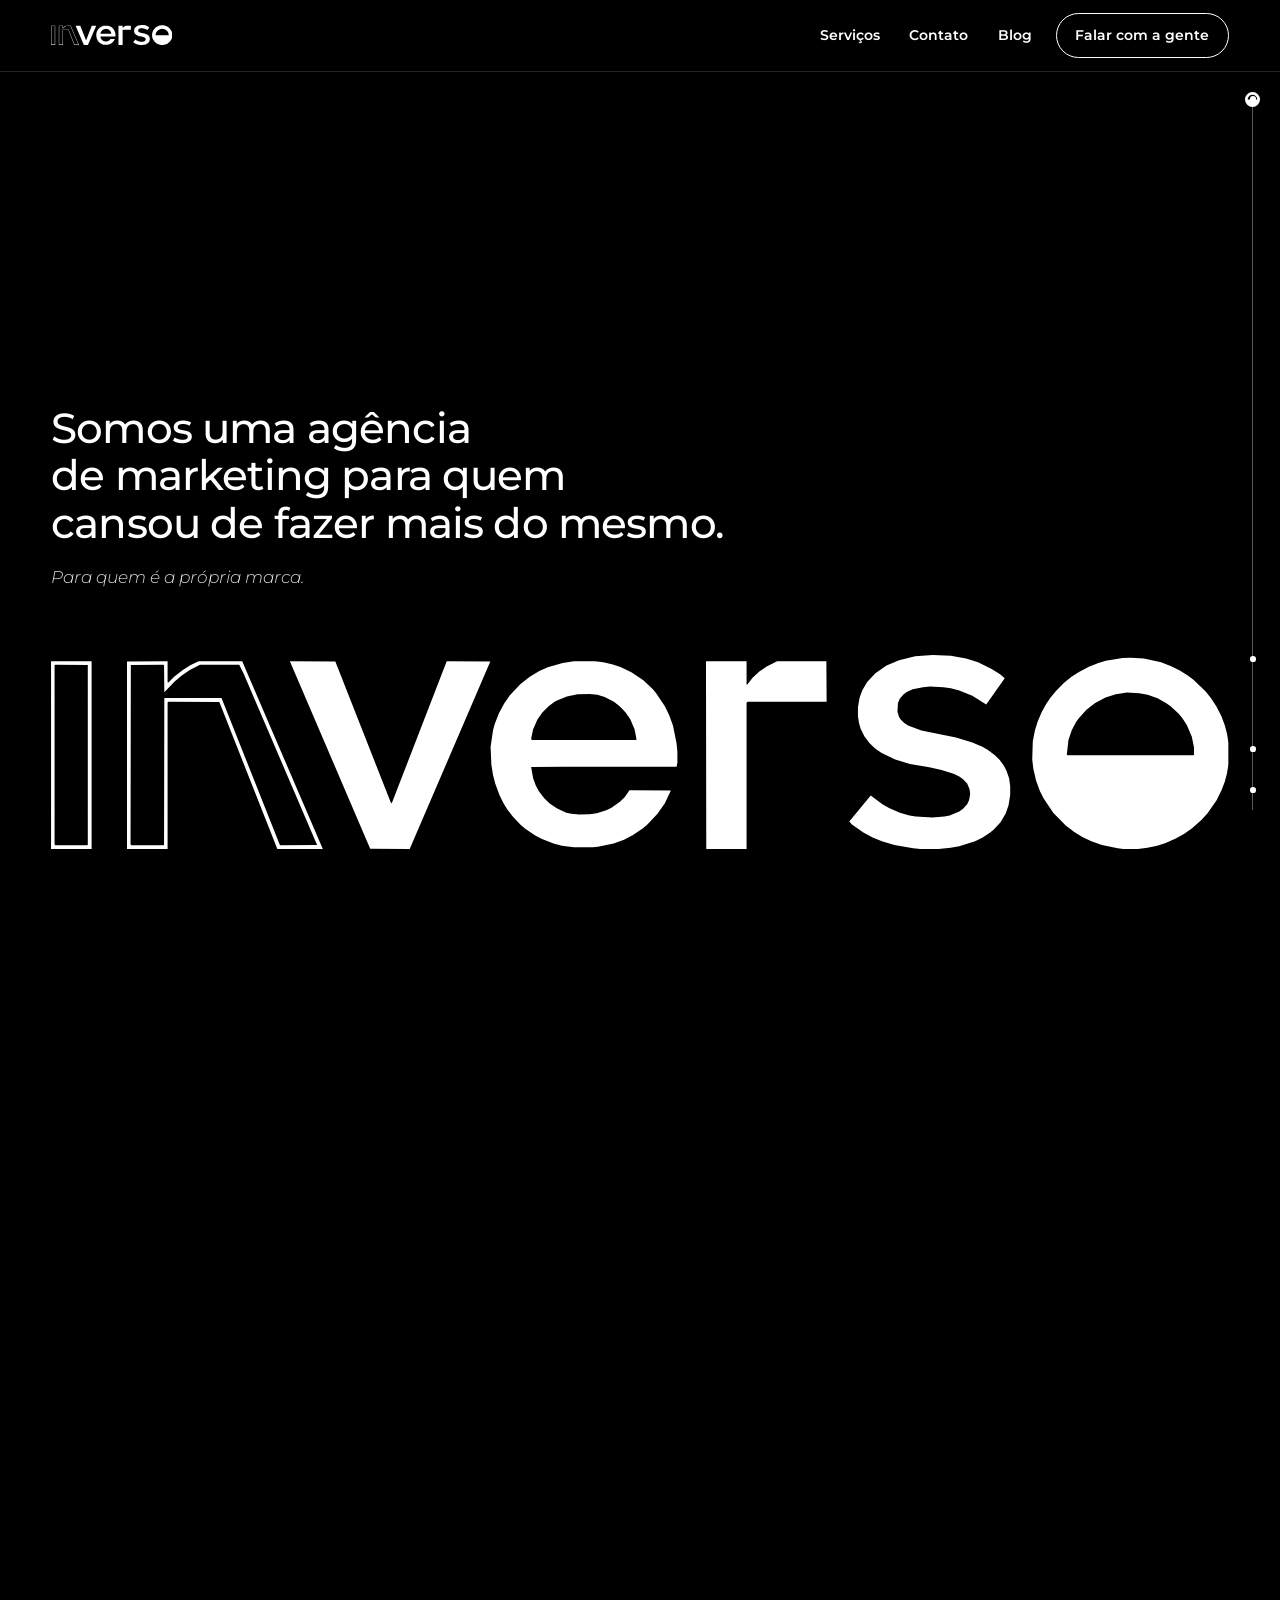
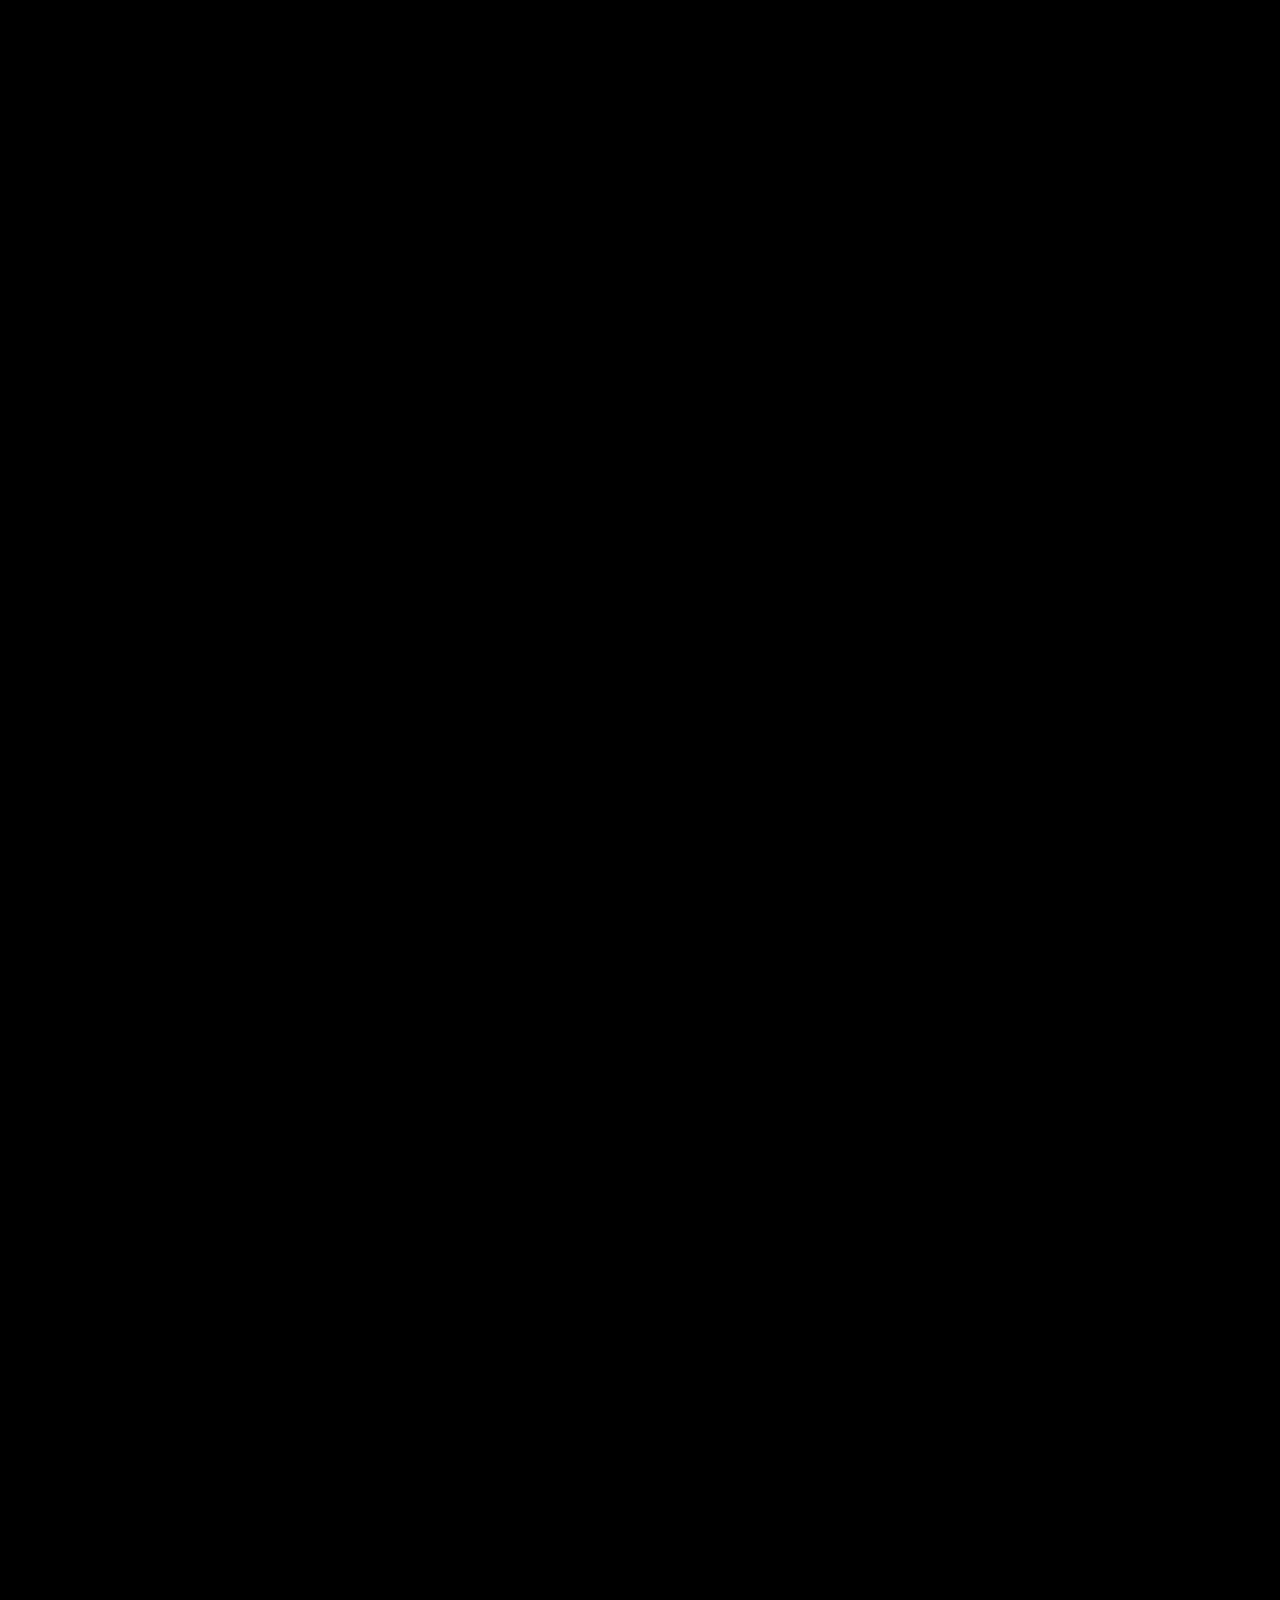
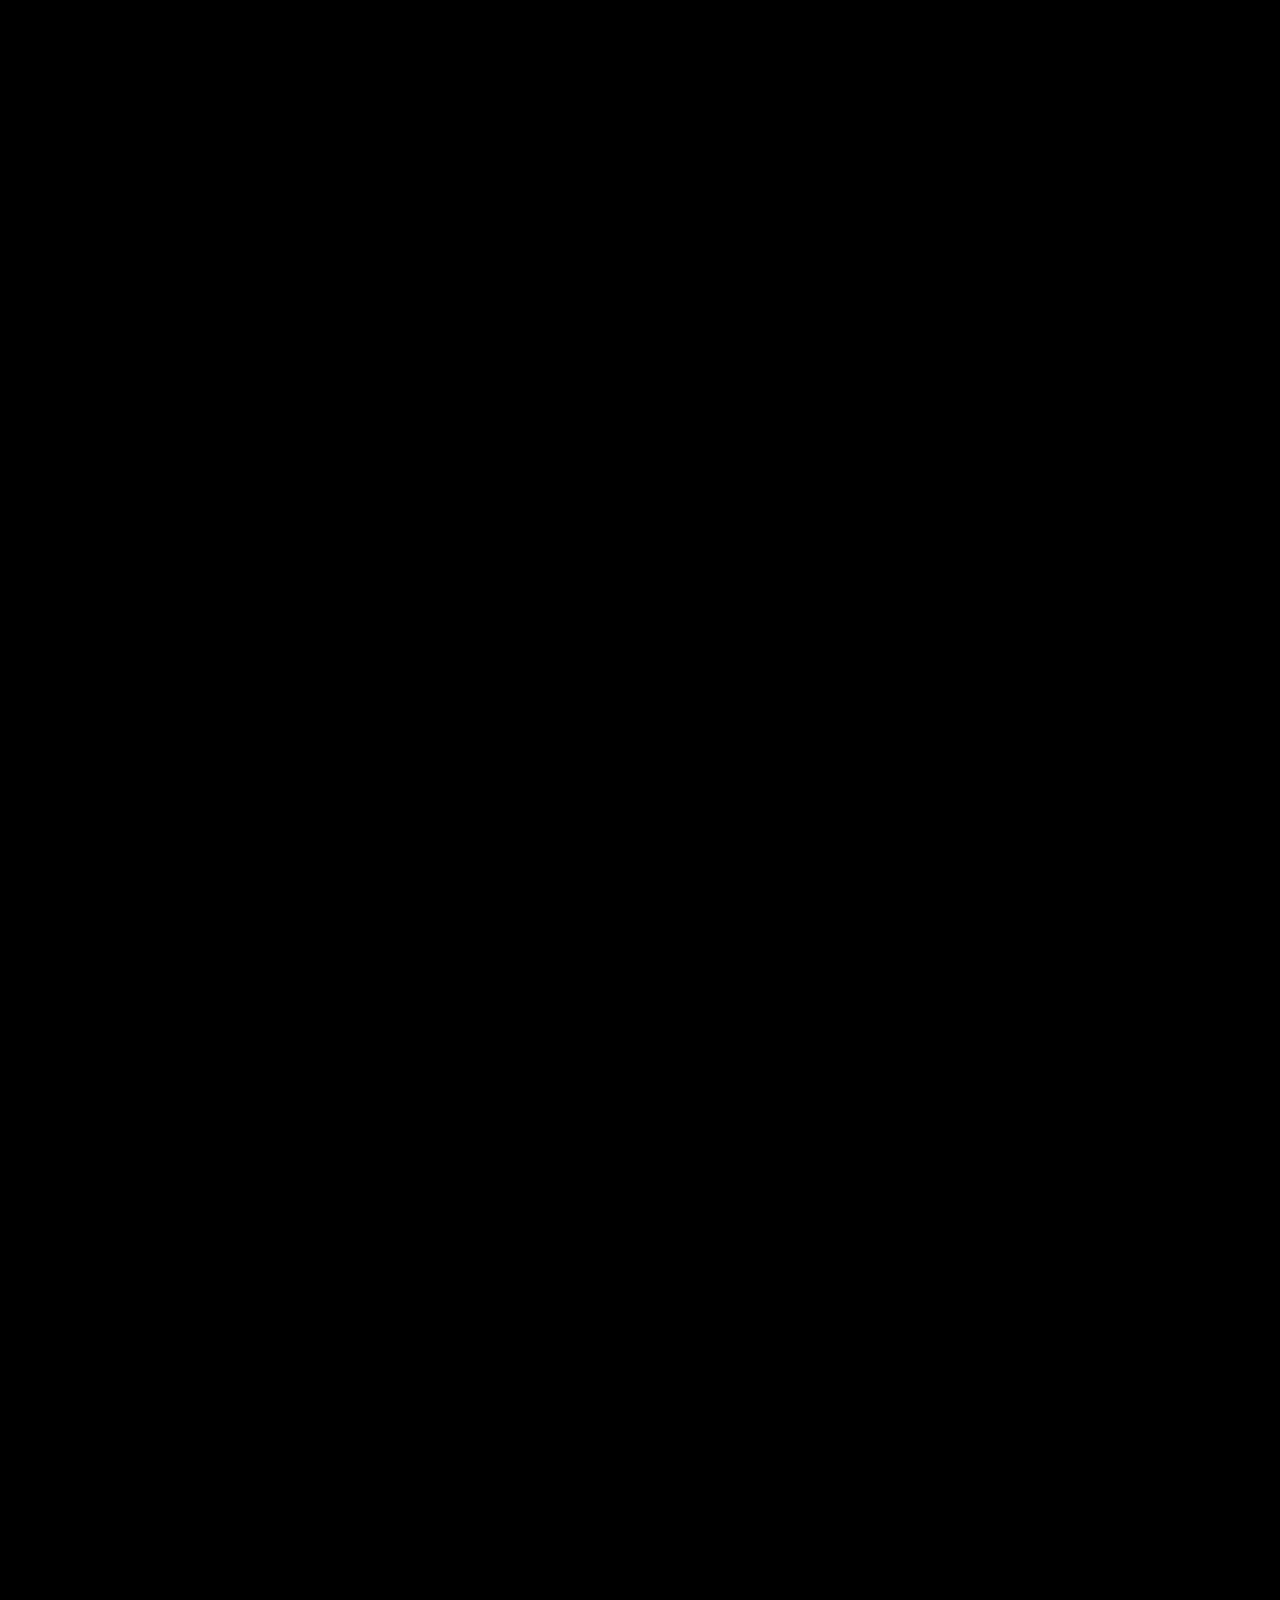
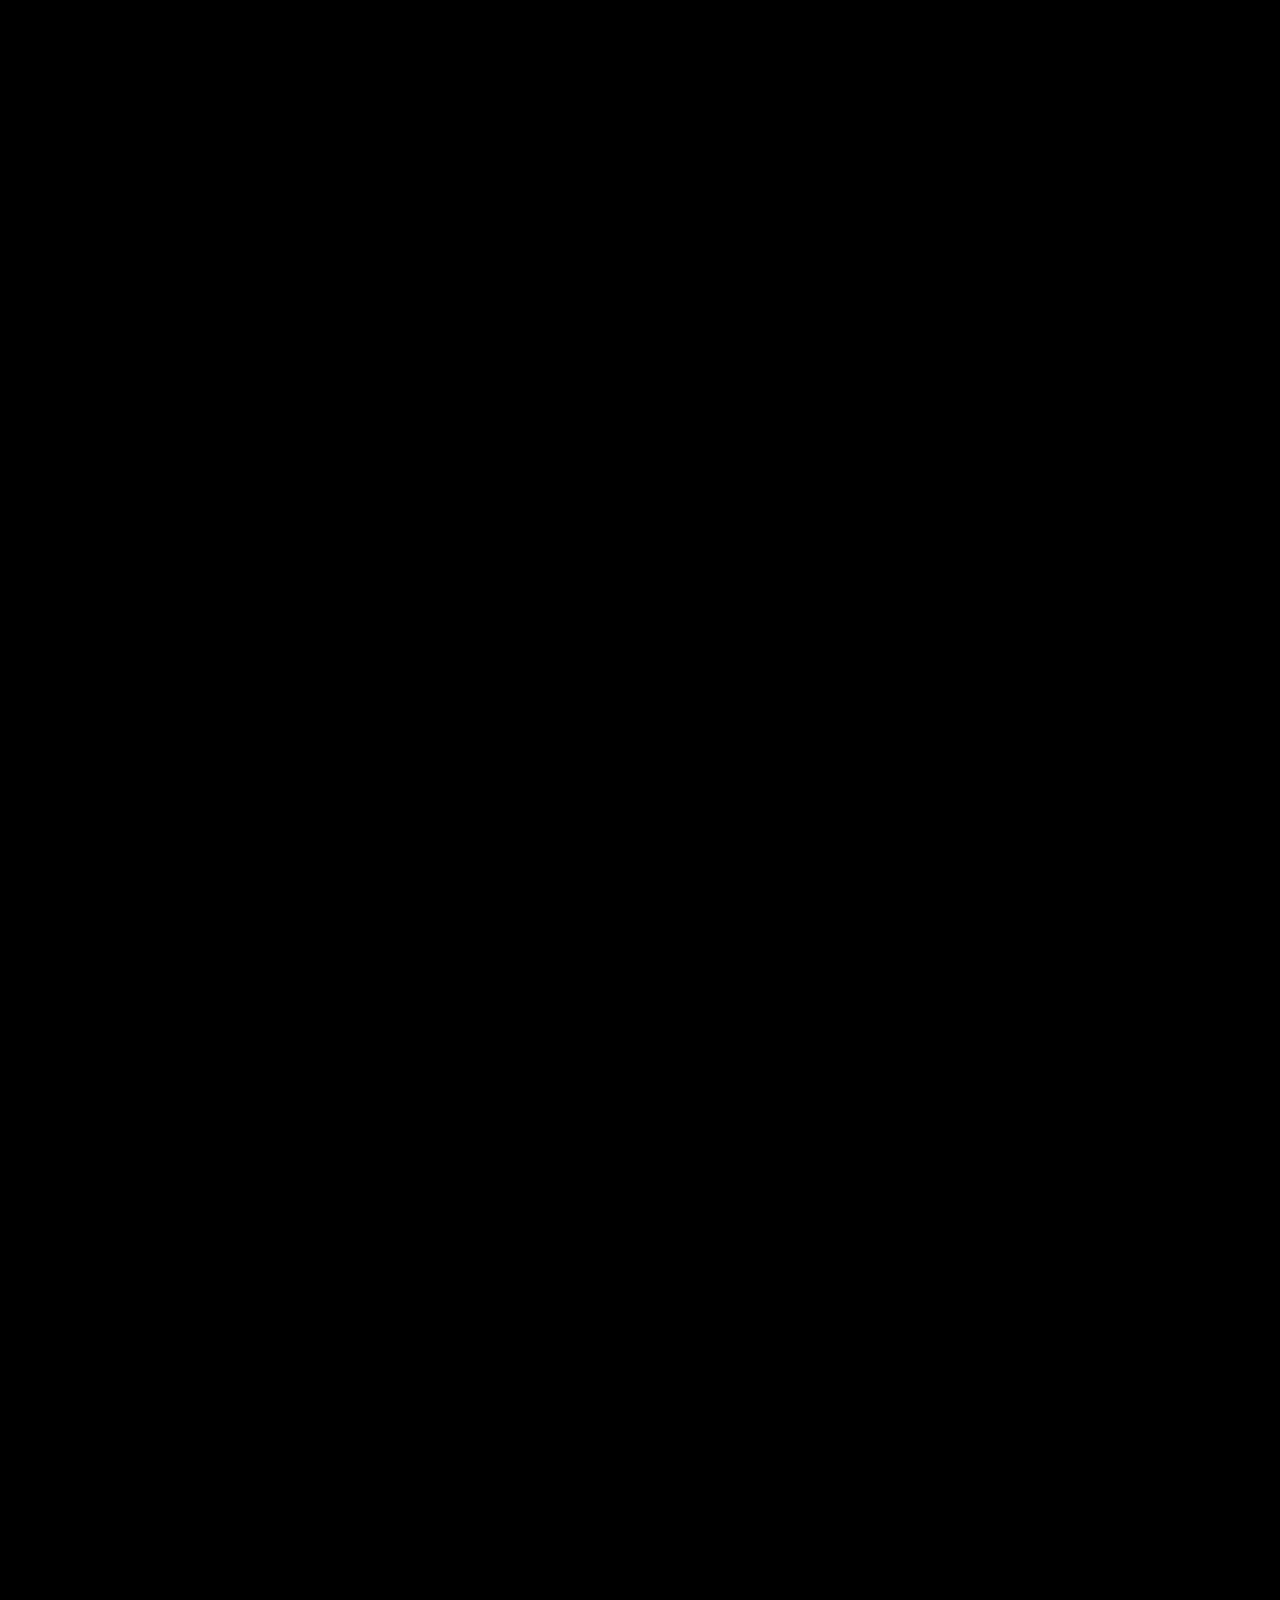
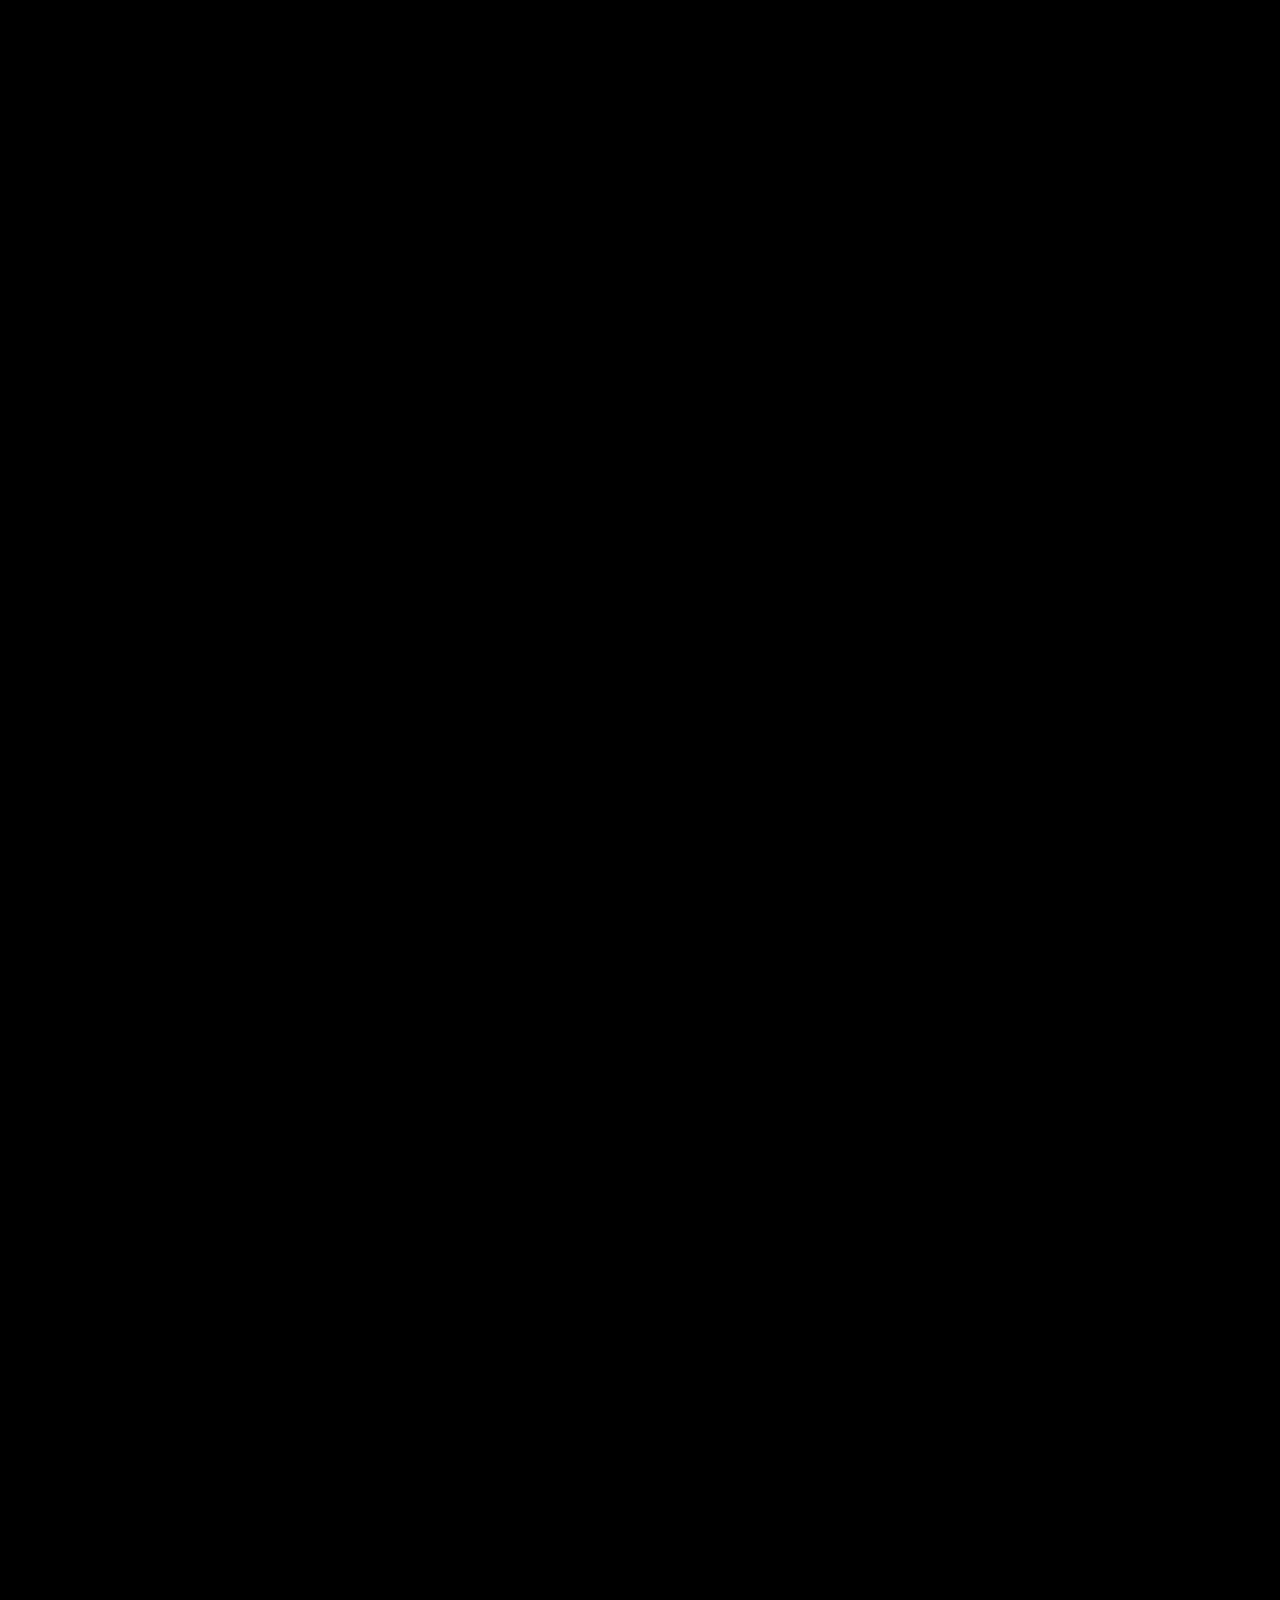
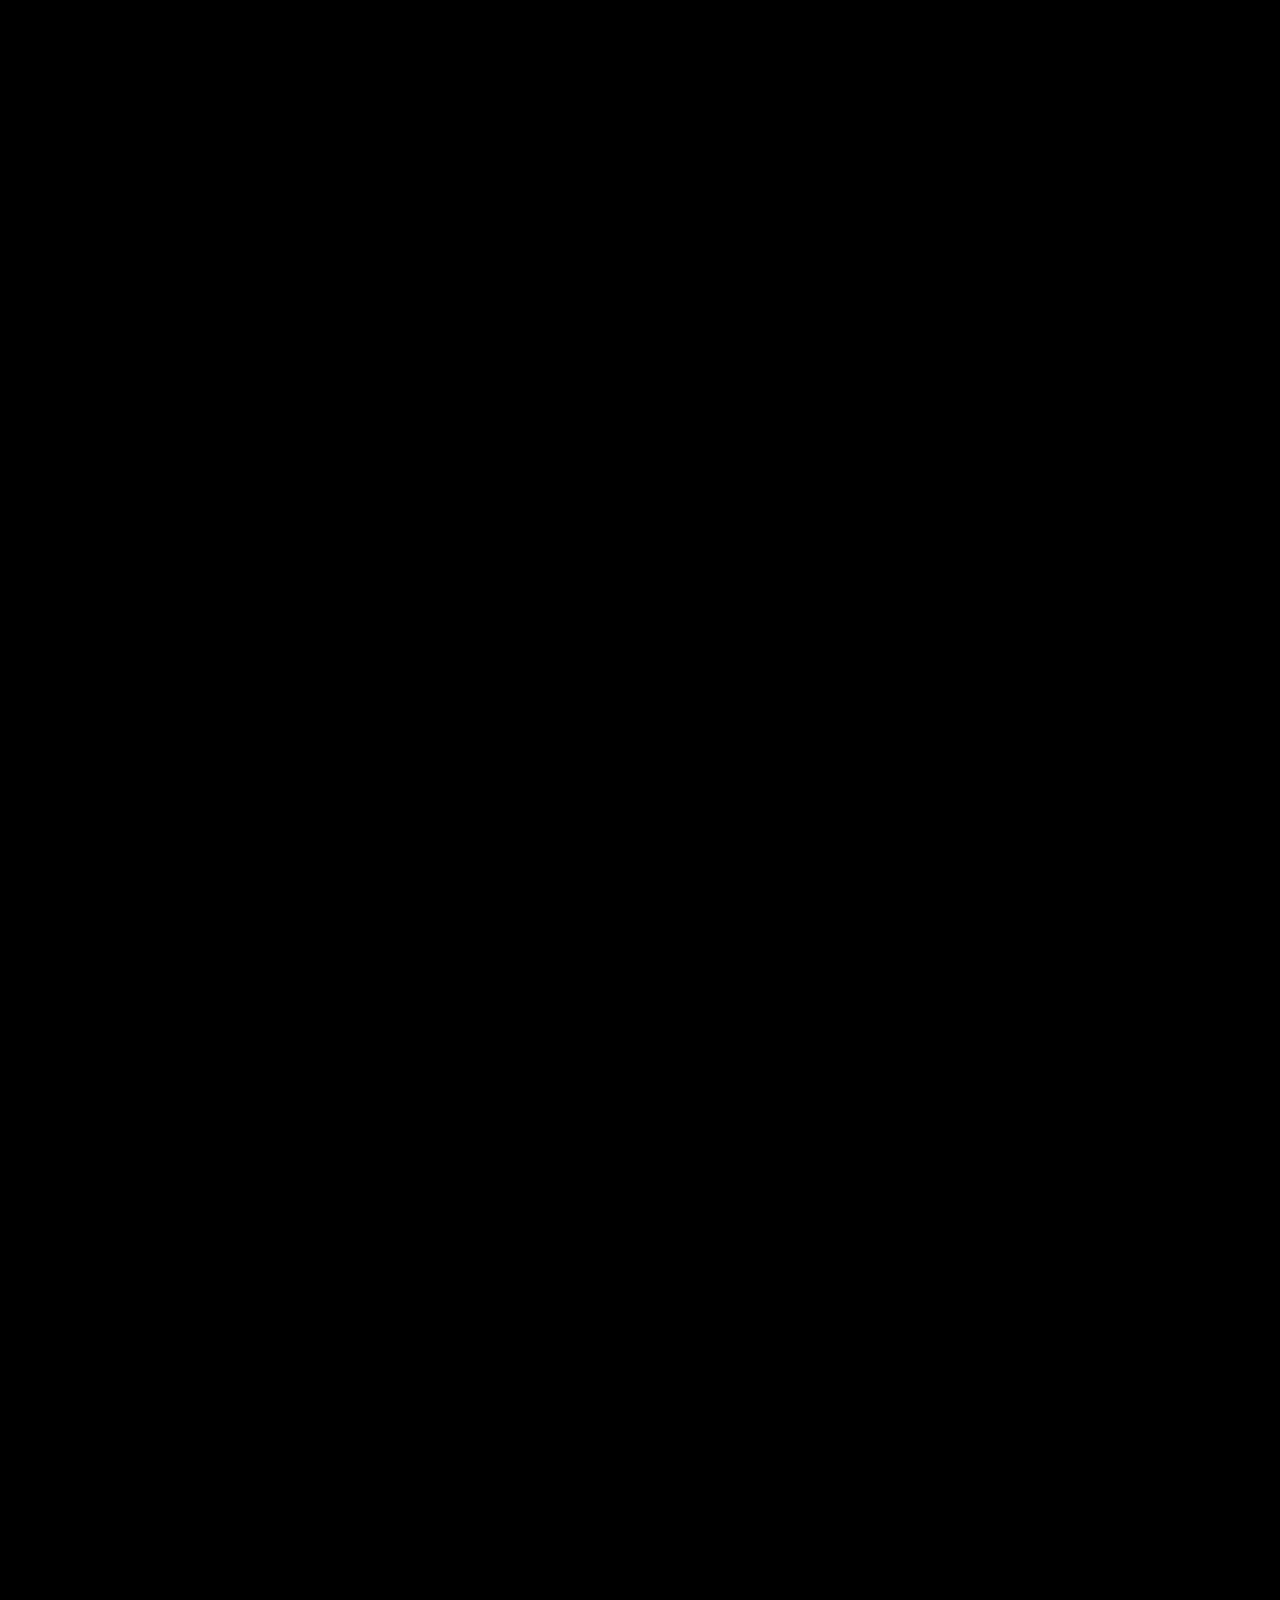
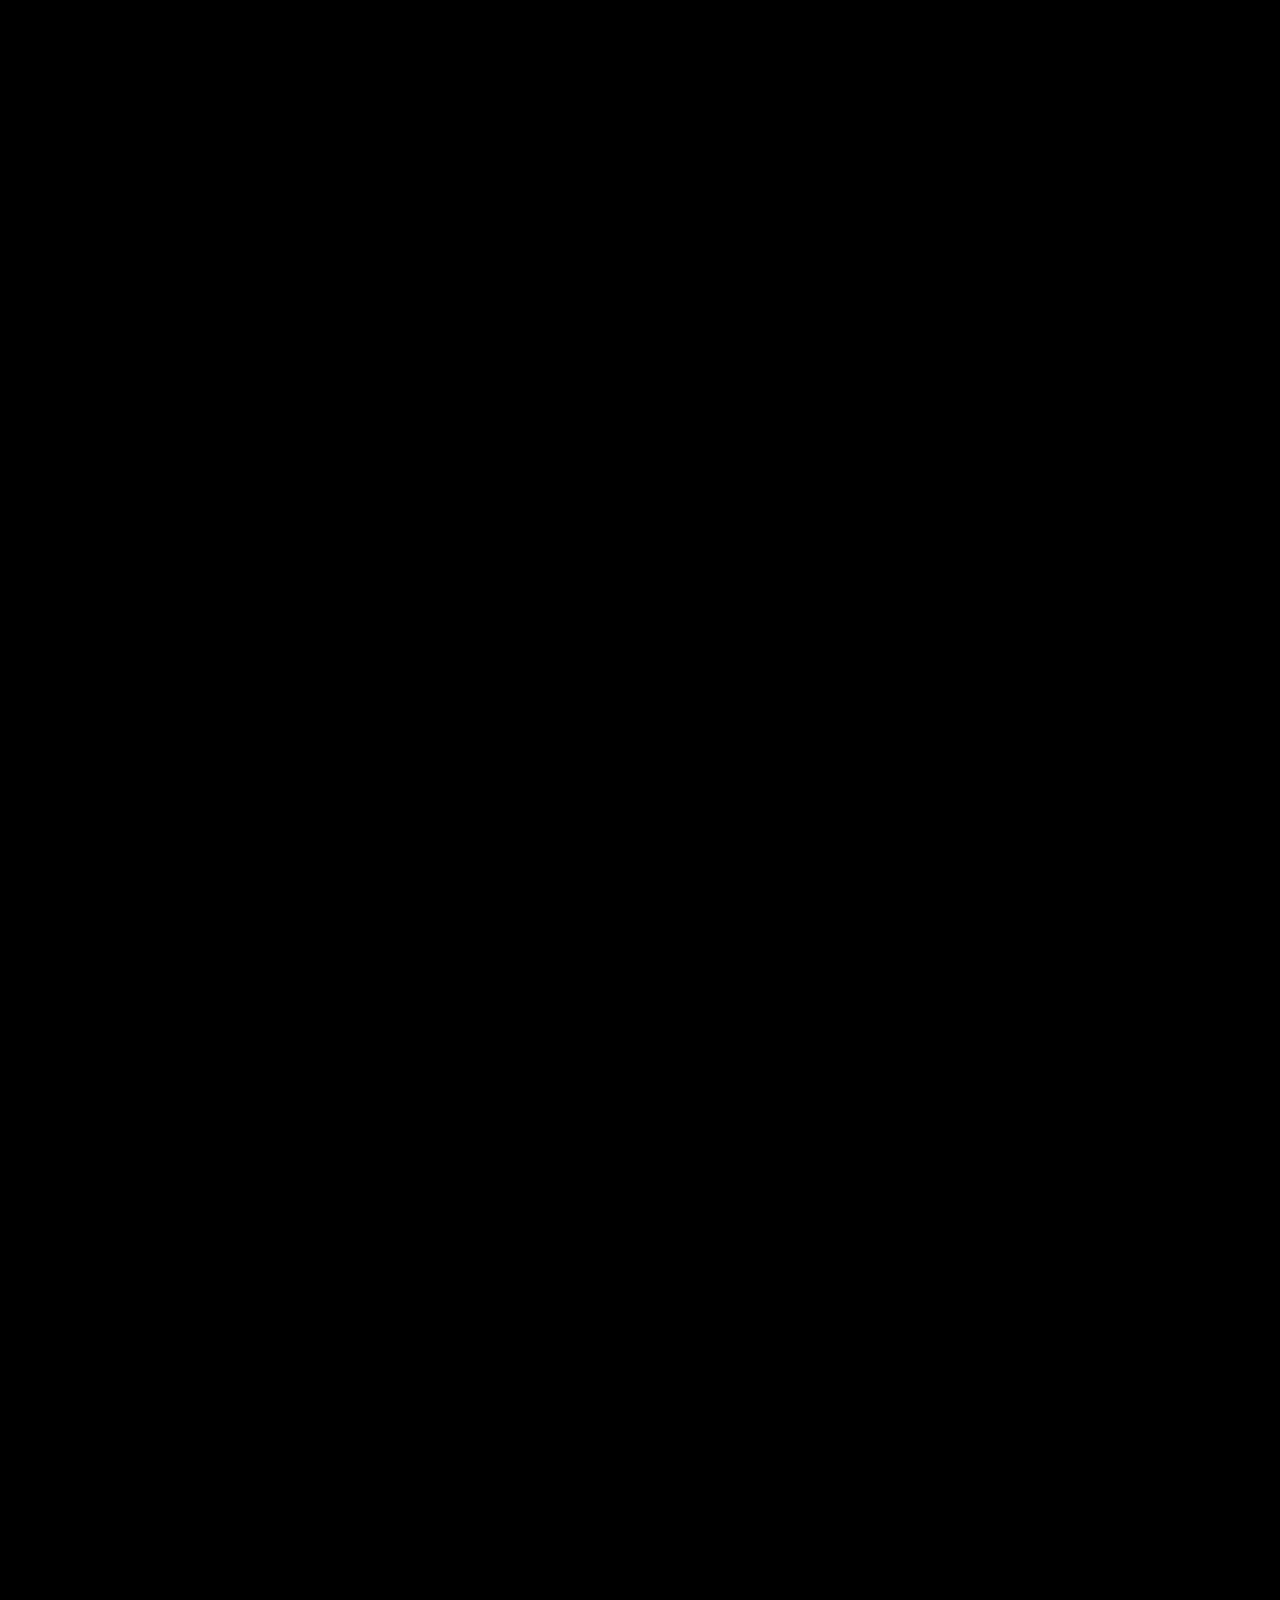
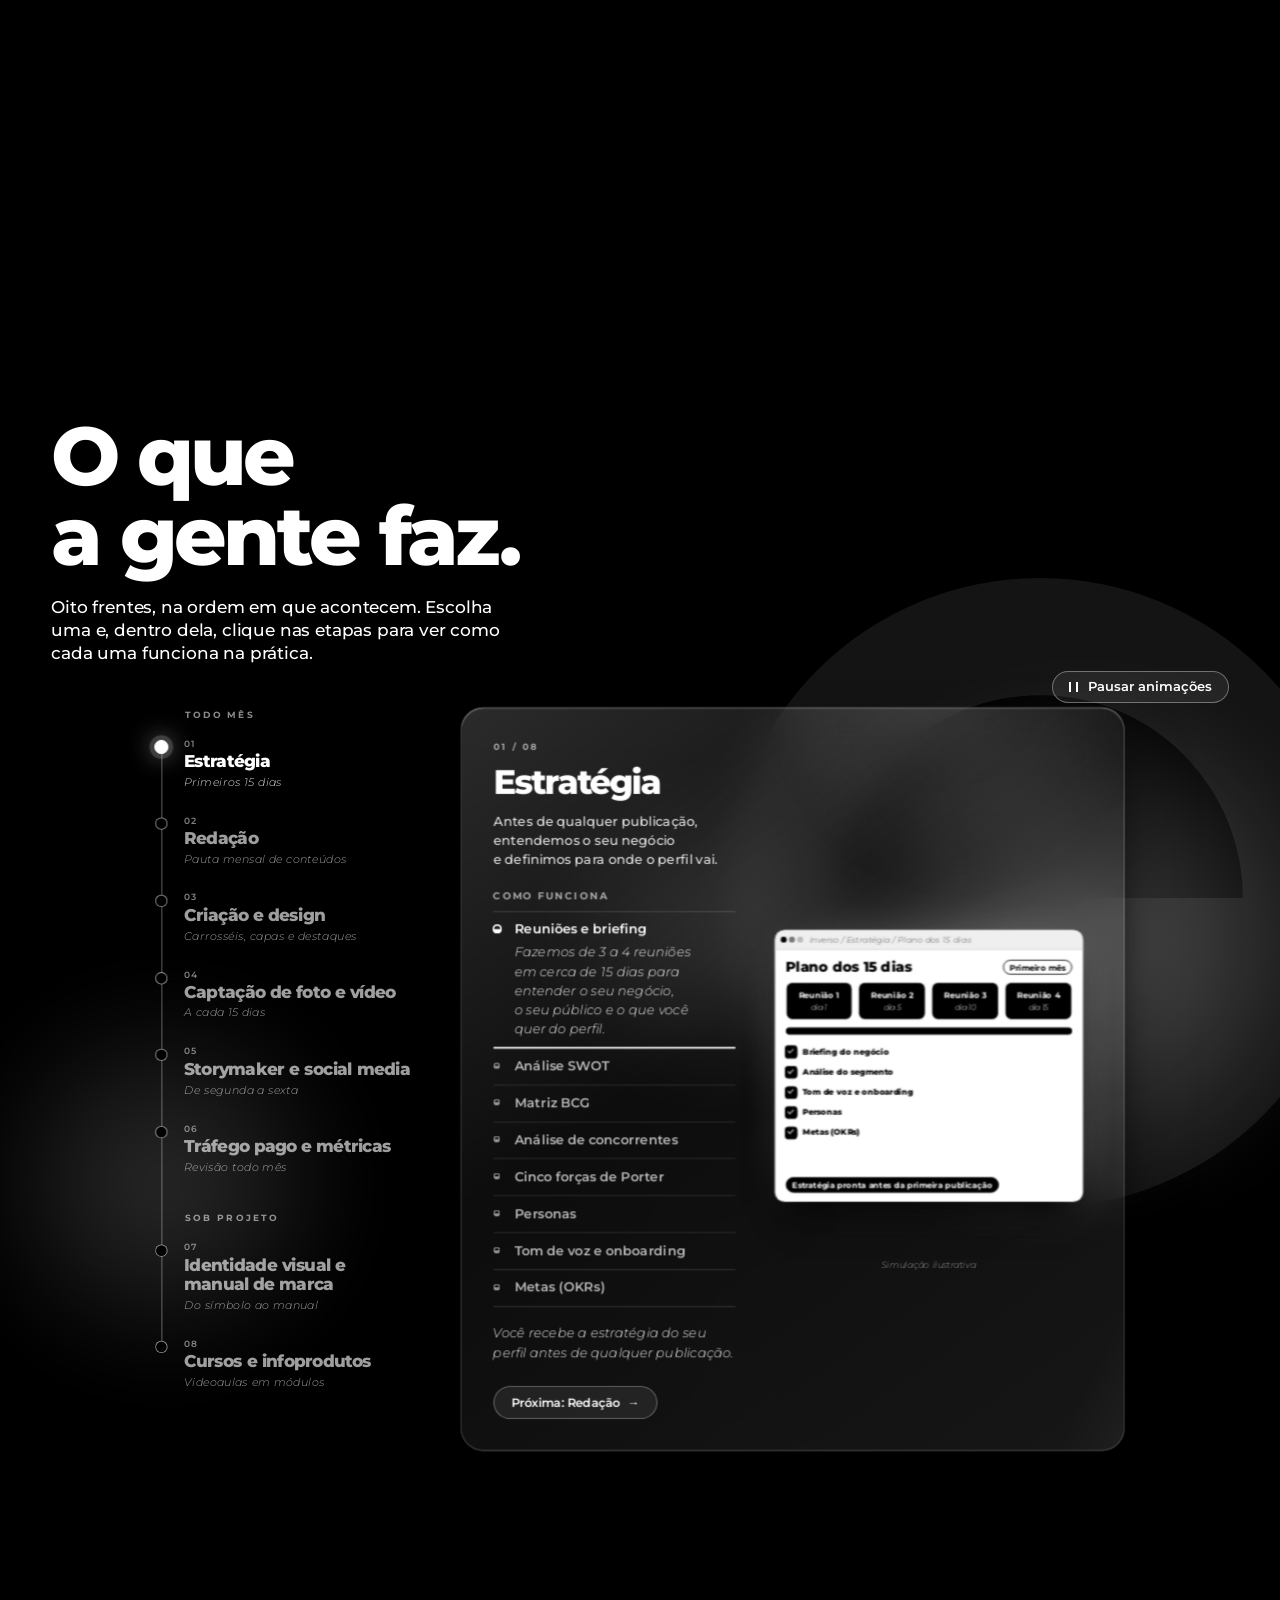
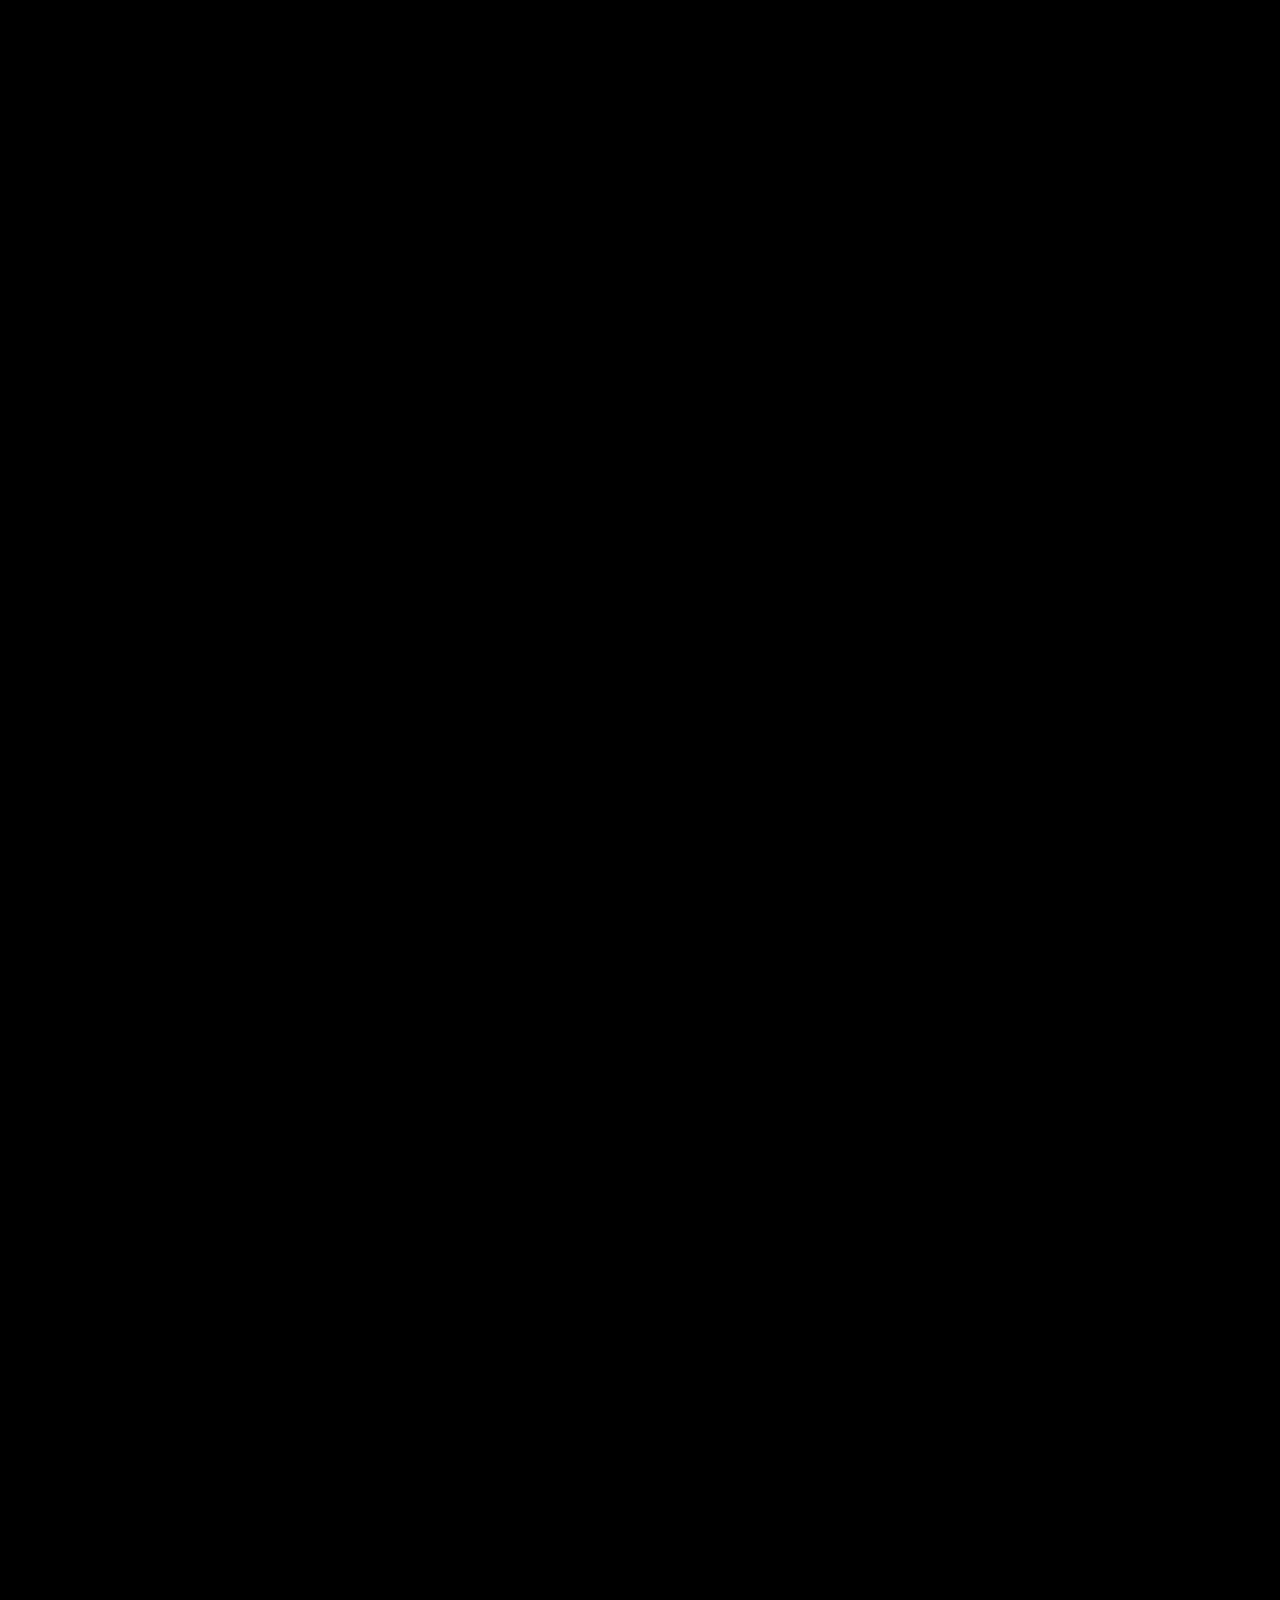
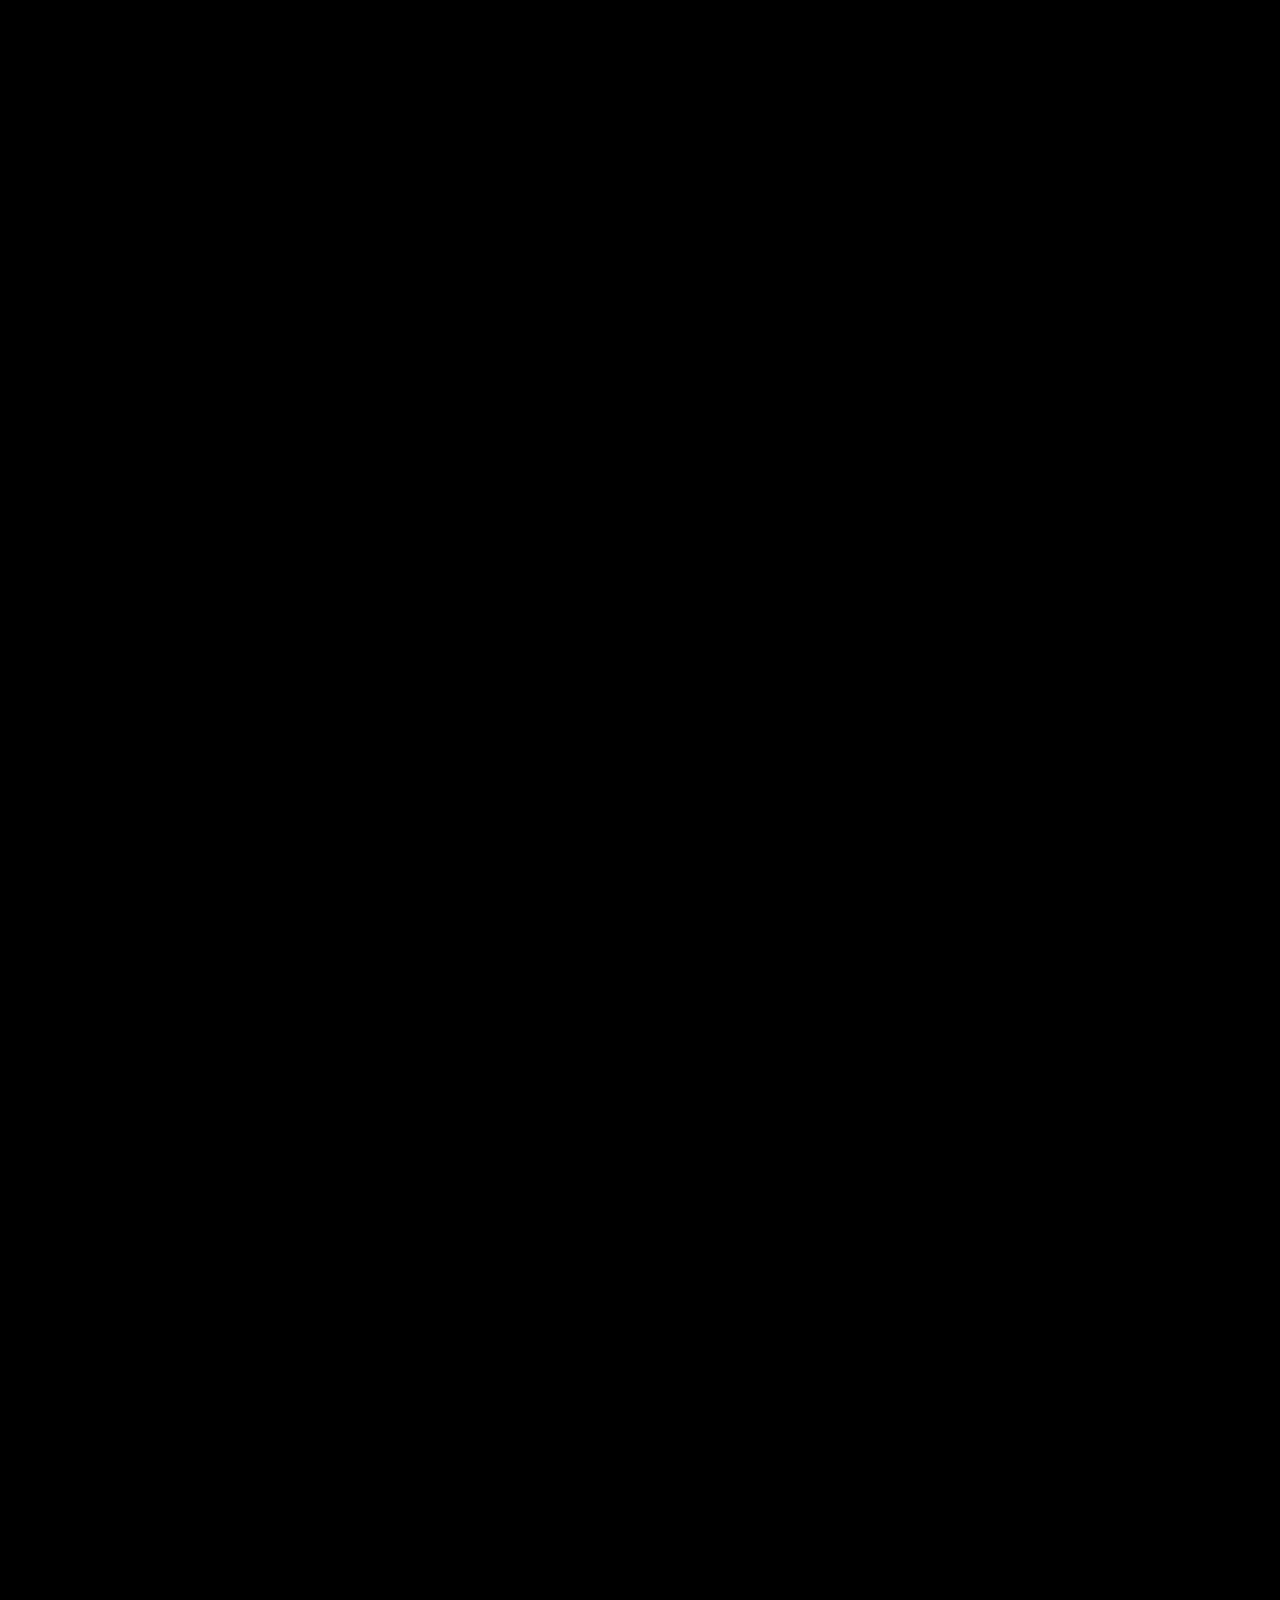
==== commit 8cf42a99: "Política de Privacidade (LGPD) em /privacidade/, com link no rodapé e no consentimento do formulário" ====
--- a/index.html
+++ b/index.html
@@ -631,7 +631,7 @@
           <div class="ff ff--s"><label for="ct-area">Sua área</label><select id="ct-area" name="area" required><option value="" selected disabled>Escolha</option><option value="Advocacia">Advocacia</option><option value="Medicina">Medicina</option><option value="Odontologia">Odontologia</option><option value="Psicologia">Psicologia</option><option value="Educação e ensino">Educação e ensino</option><option value="Treinamento e esporte">Treinamento e esporte</option><option value="Empreendedorismo">Empreendedorismo</option><option value="Outra área">Outra área</option></select><i aria-hidden="true"></i></div>
         </div>
         <div class="ff"><label for="ct-msg">Como podemos ajudar?</label><textarea id="ct-msg" name="mensagem" rows="4" required></textarea><i aria-hidden="true"></i></div>
-        <label class="fchk"><input type="checkbox" name="consentimento" value="sim" required><span class="fchk__b" aria-hidden="true"></span><span>Concordo em ser contatado pela Inverso por e-mail ou WhatsApp sobre este pedido.</span></label>
+        <label class="fchk"><input type="checkbox" name="consentimento" value="sim" required><span class="fchk__b" aria-hidden="true"></span><span>Concordo em ser contatado pela Inverso por e-mail ou WhatsApp sobre este pedido e li a <a href="/privacidade/" target="_blank" rel="noopener">Política de Privacidade</a>.</span></label>
         <div class="fm__act">
           <button class="fsub" type="submit"><span class="fsub__t">Enviar mensagem</span><span class="fsub__a" aria-hidden="true">→</span></button>
           <p class="fm__err" role="alert" hidden>Não conseguimos enviar agora. Tente de novo ou chame a gente no Instagram @inverso.mkt.</p>
@@ -688,7 +688,7 @@
 
 <footer class="foot">
   <a class="foot__ig" href="https://www.instagram.com/inverso.mkt/" target="_blank" rel="noopener">@inverso.mkt</a>
-  <p class="foot__small">© 2026 Inverso</p>
+  <p class="foot__small"><a href="/privacidade/">Política de Privacidade</a> · © 2026 Inverso</p>
 </footer>
 
 </body>
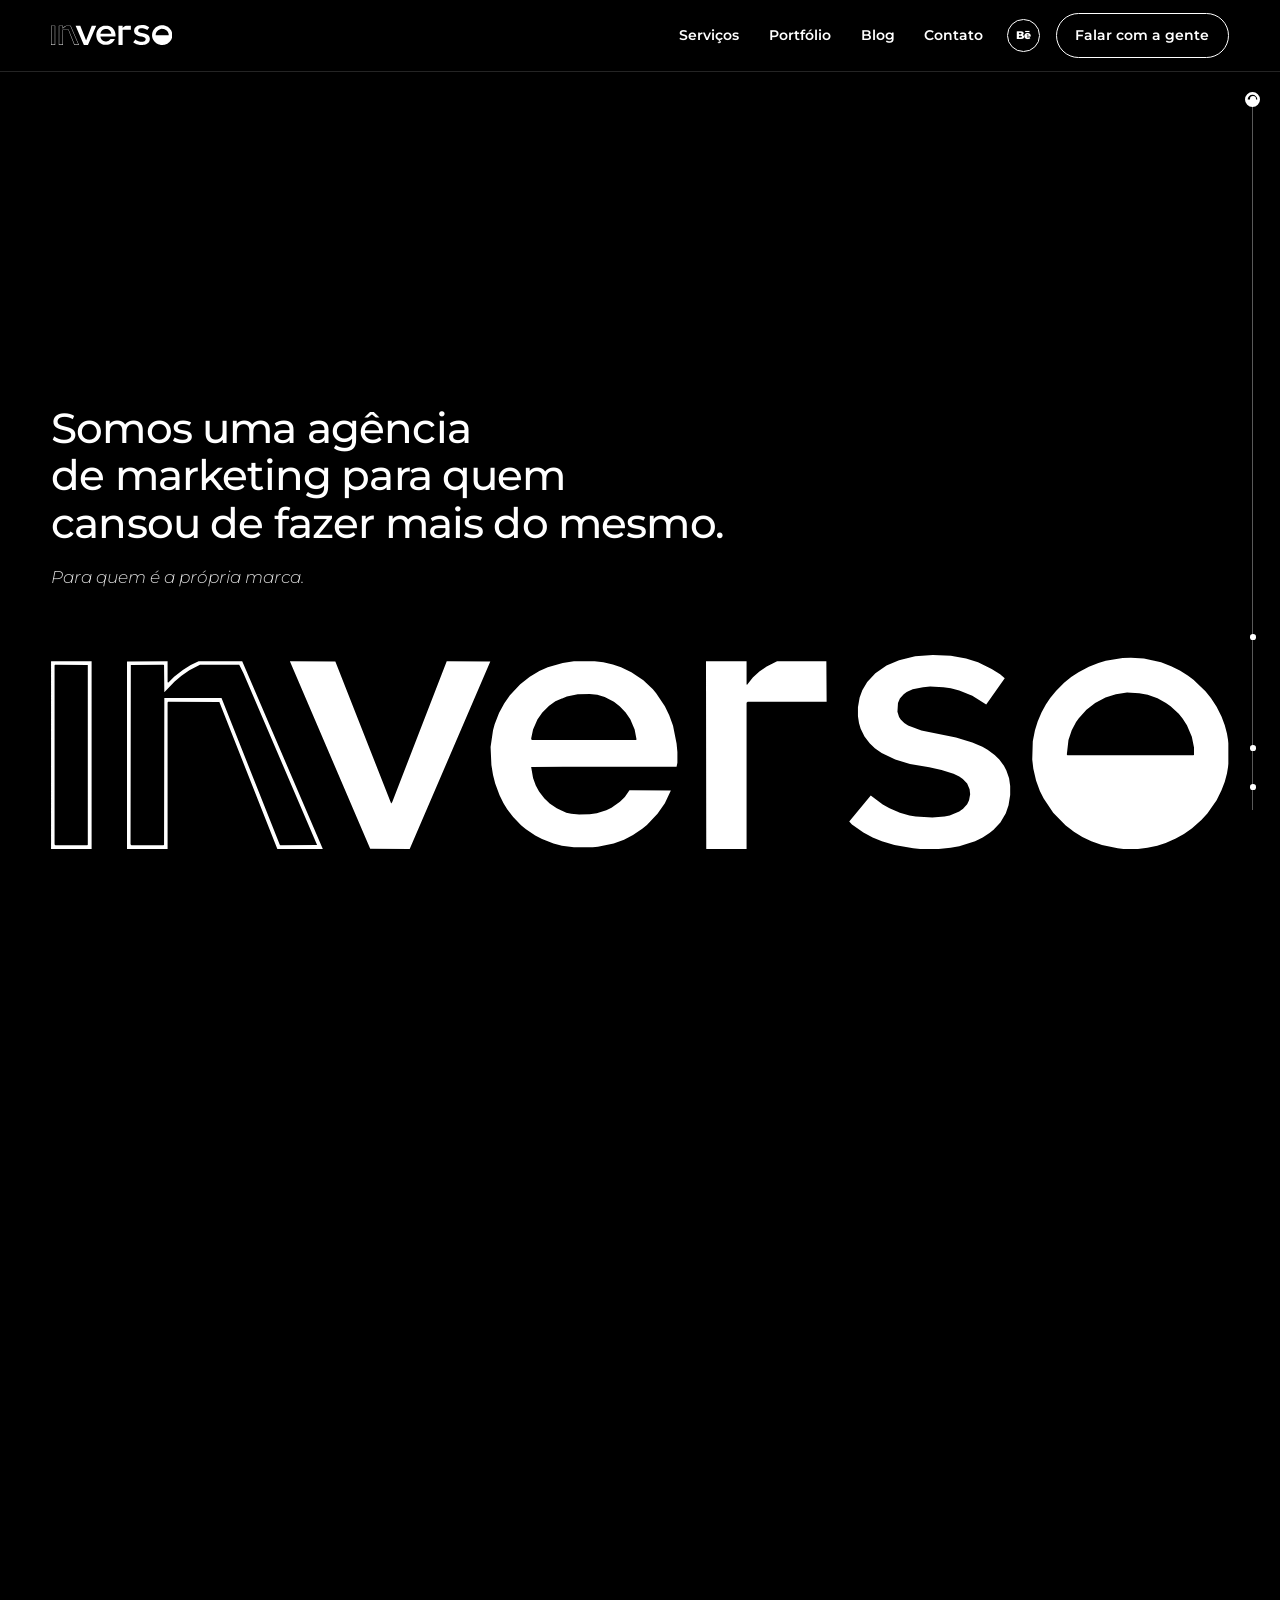
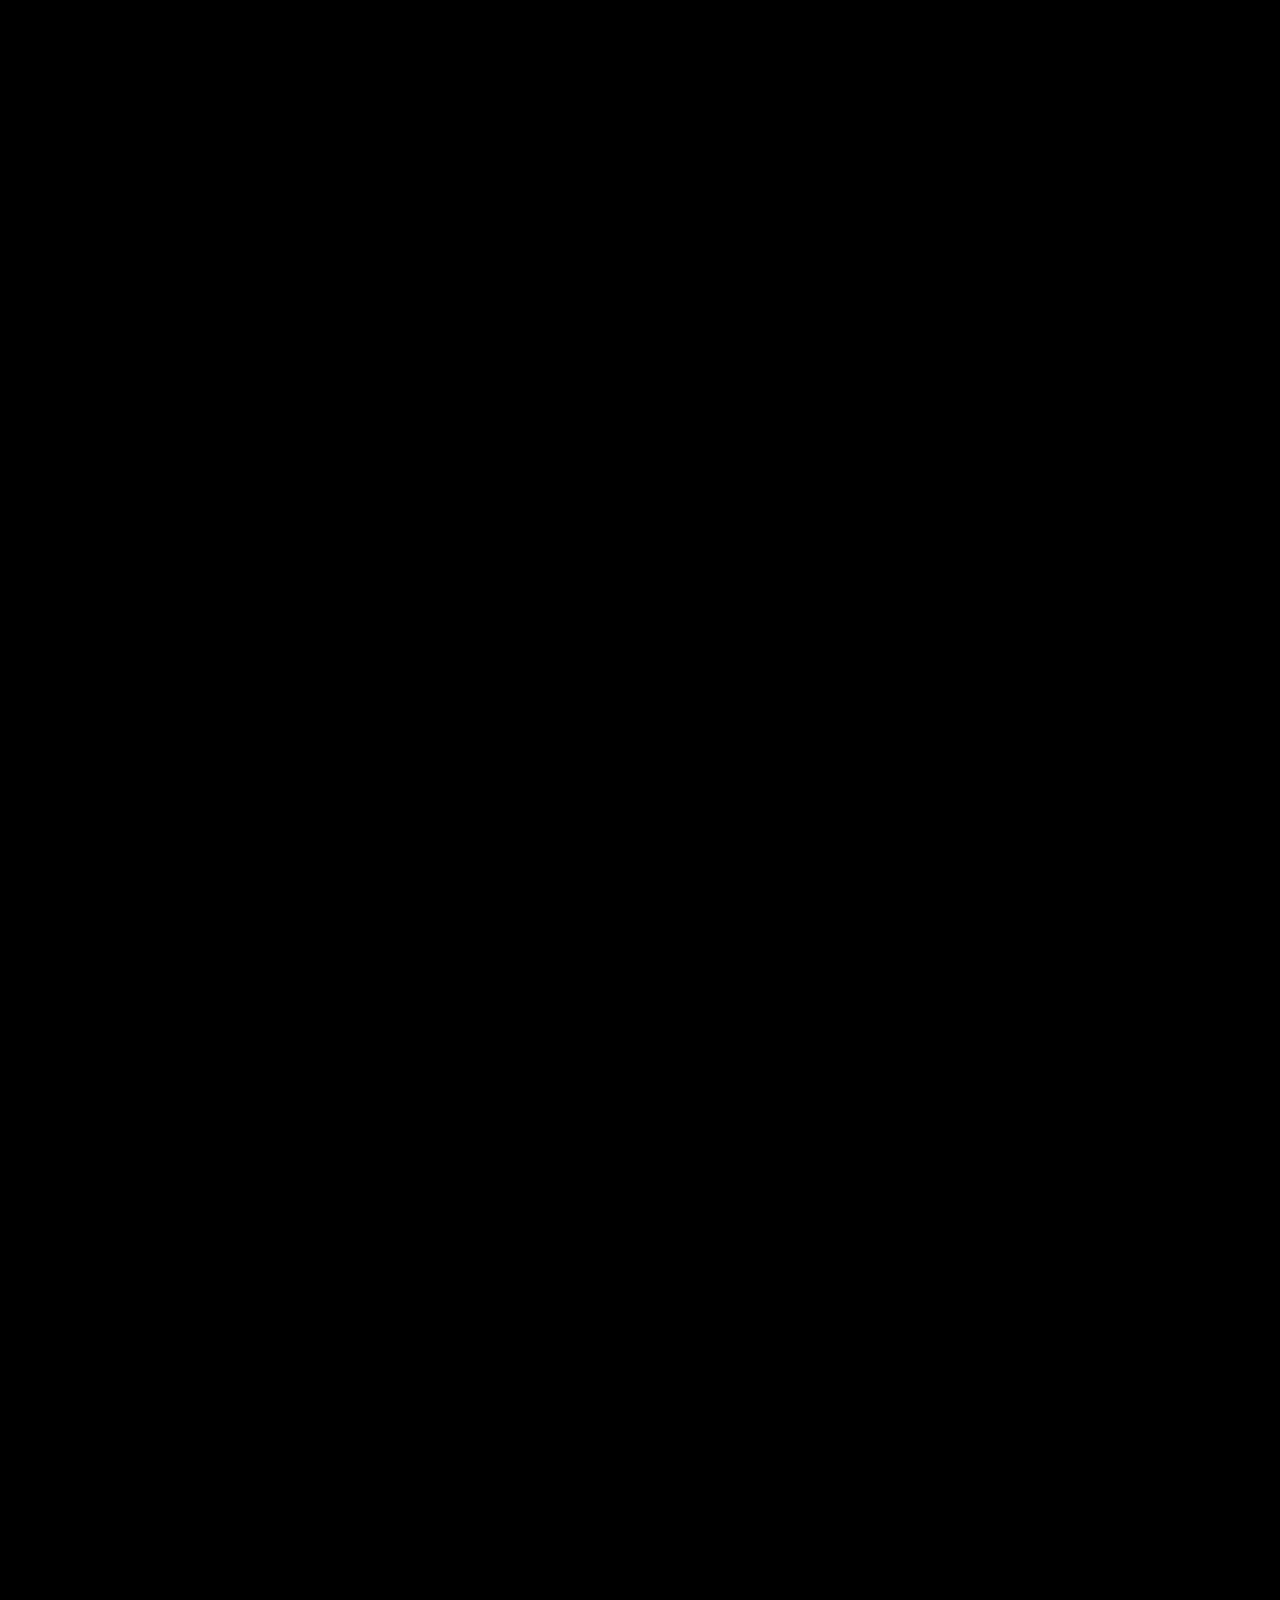
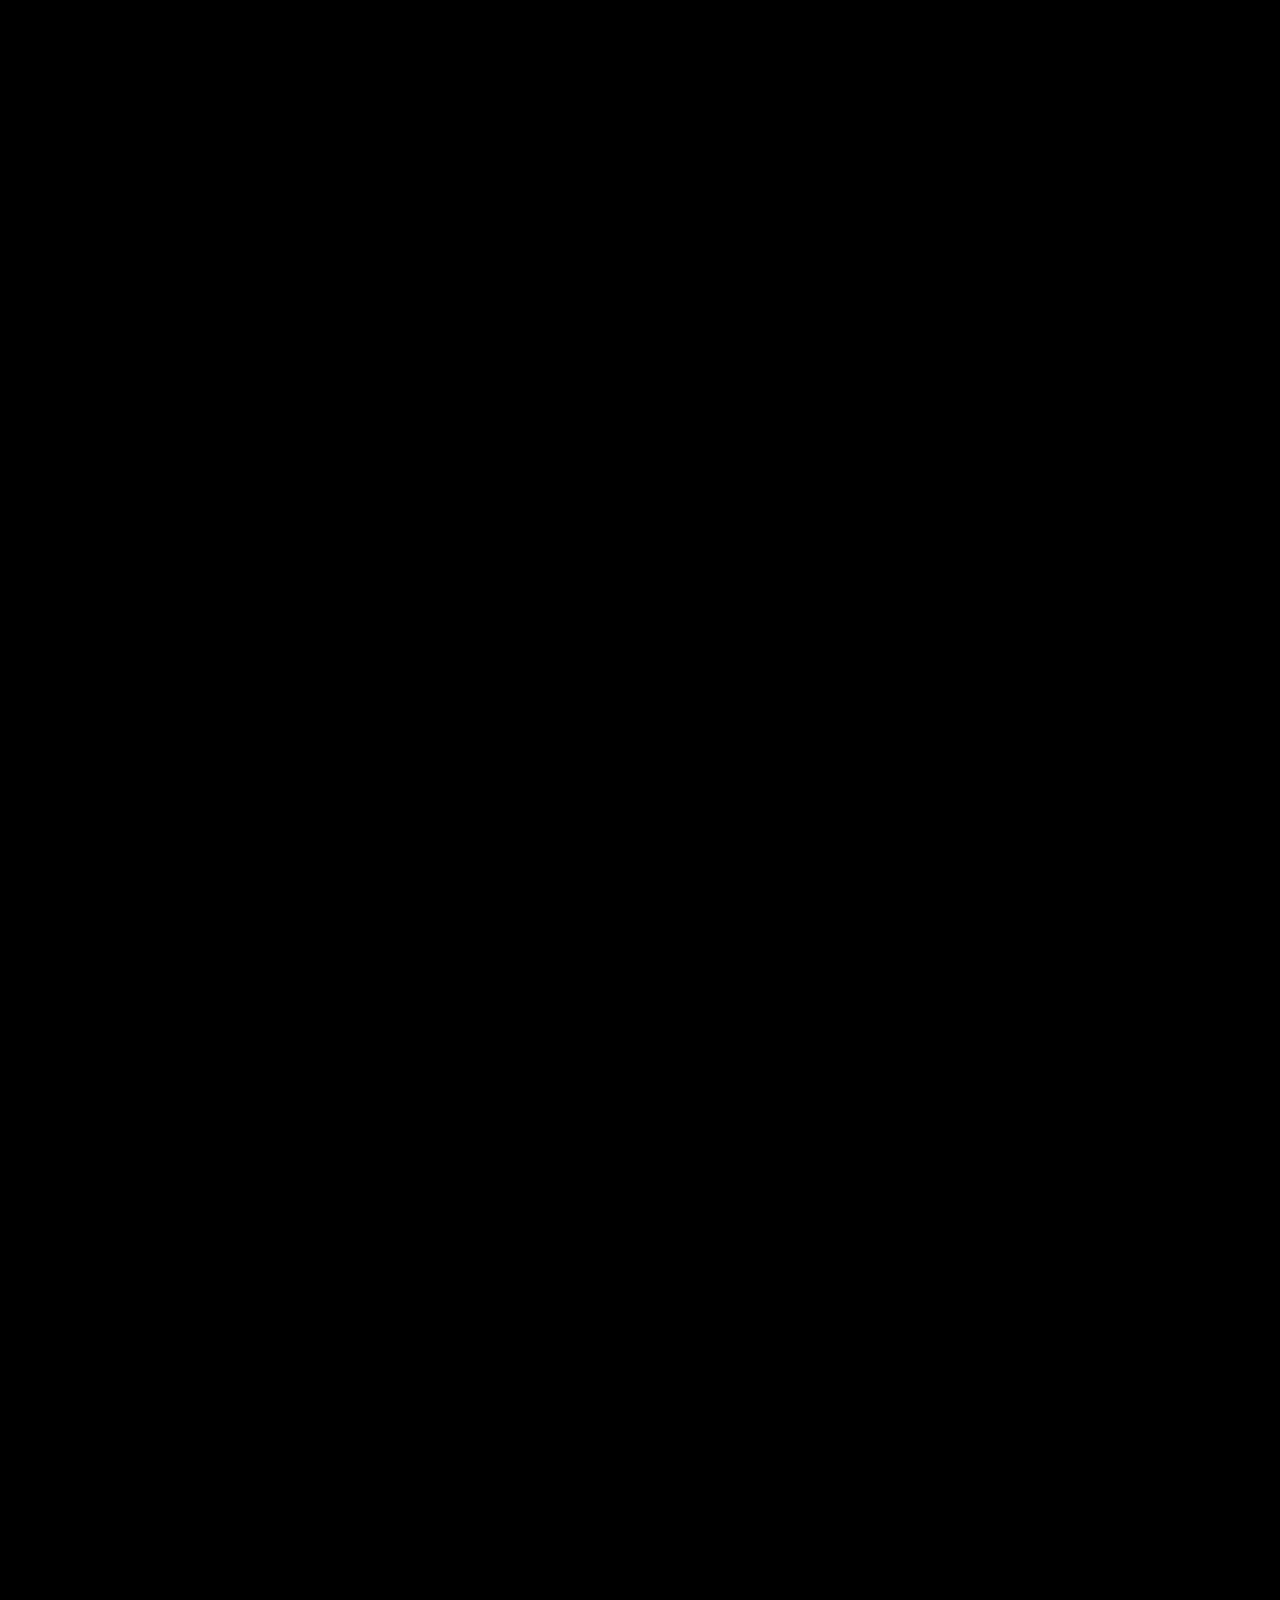
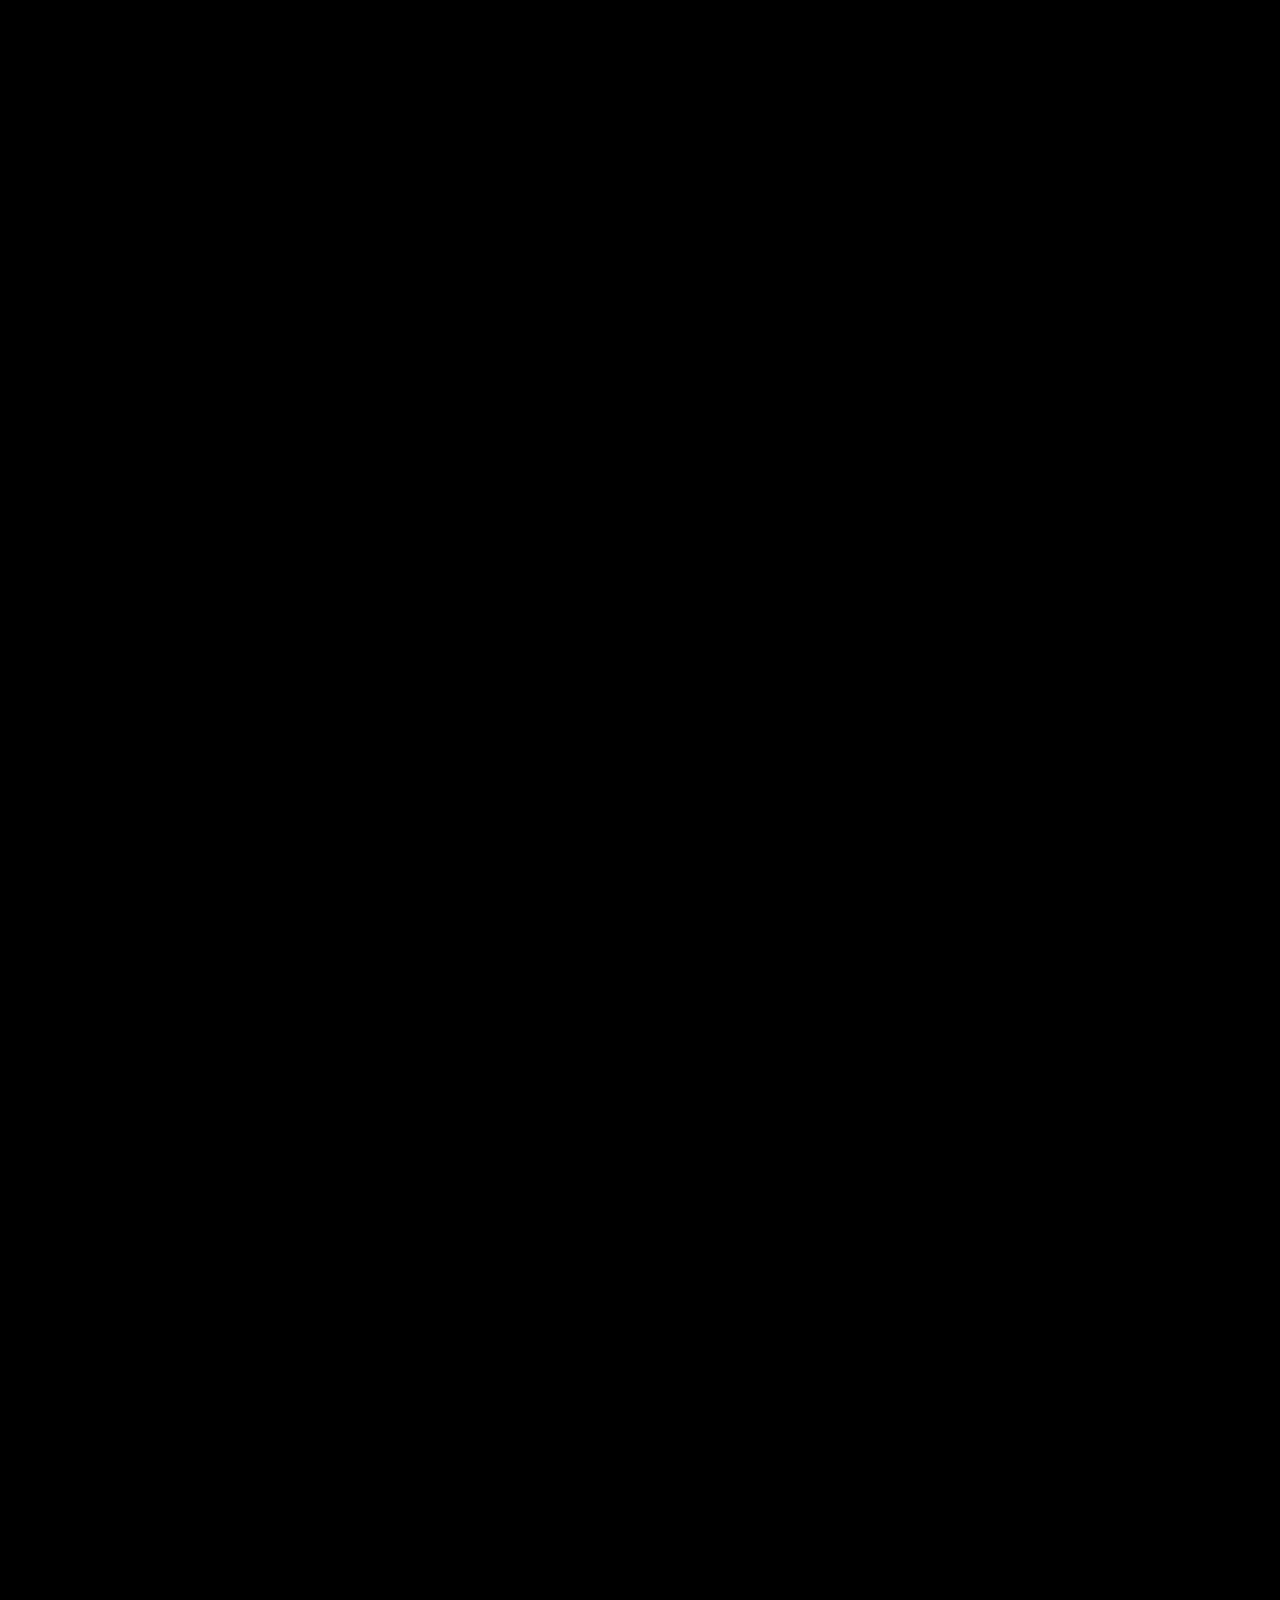
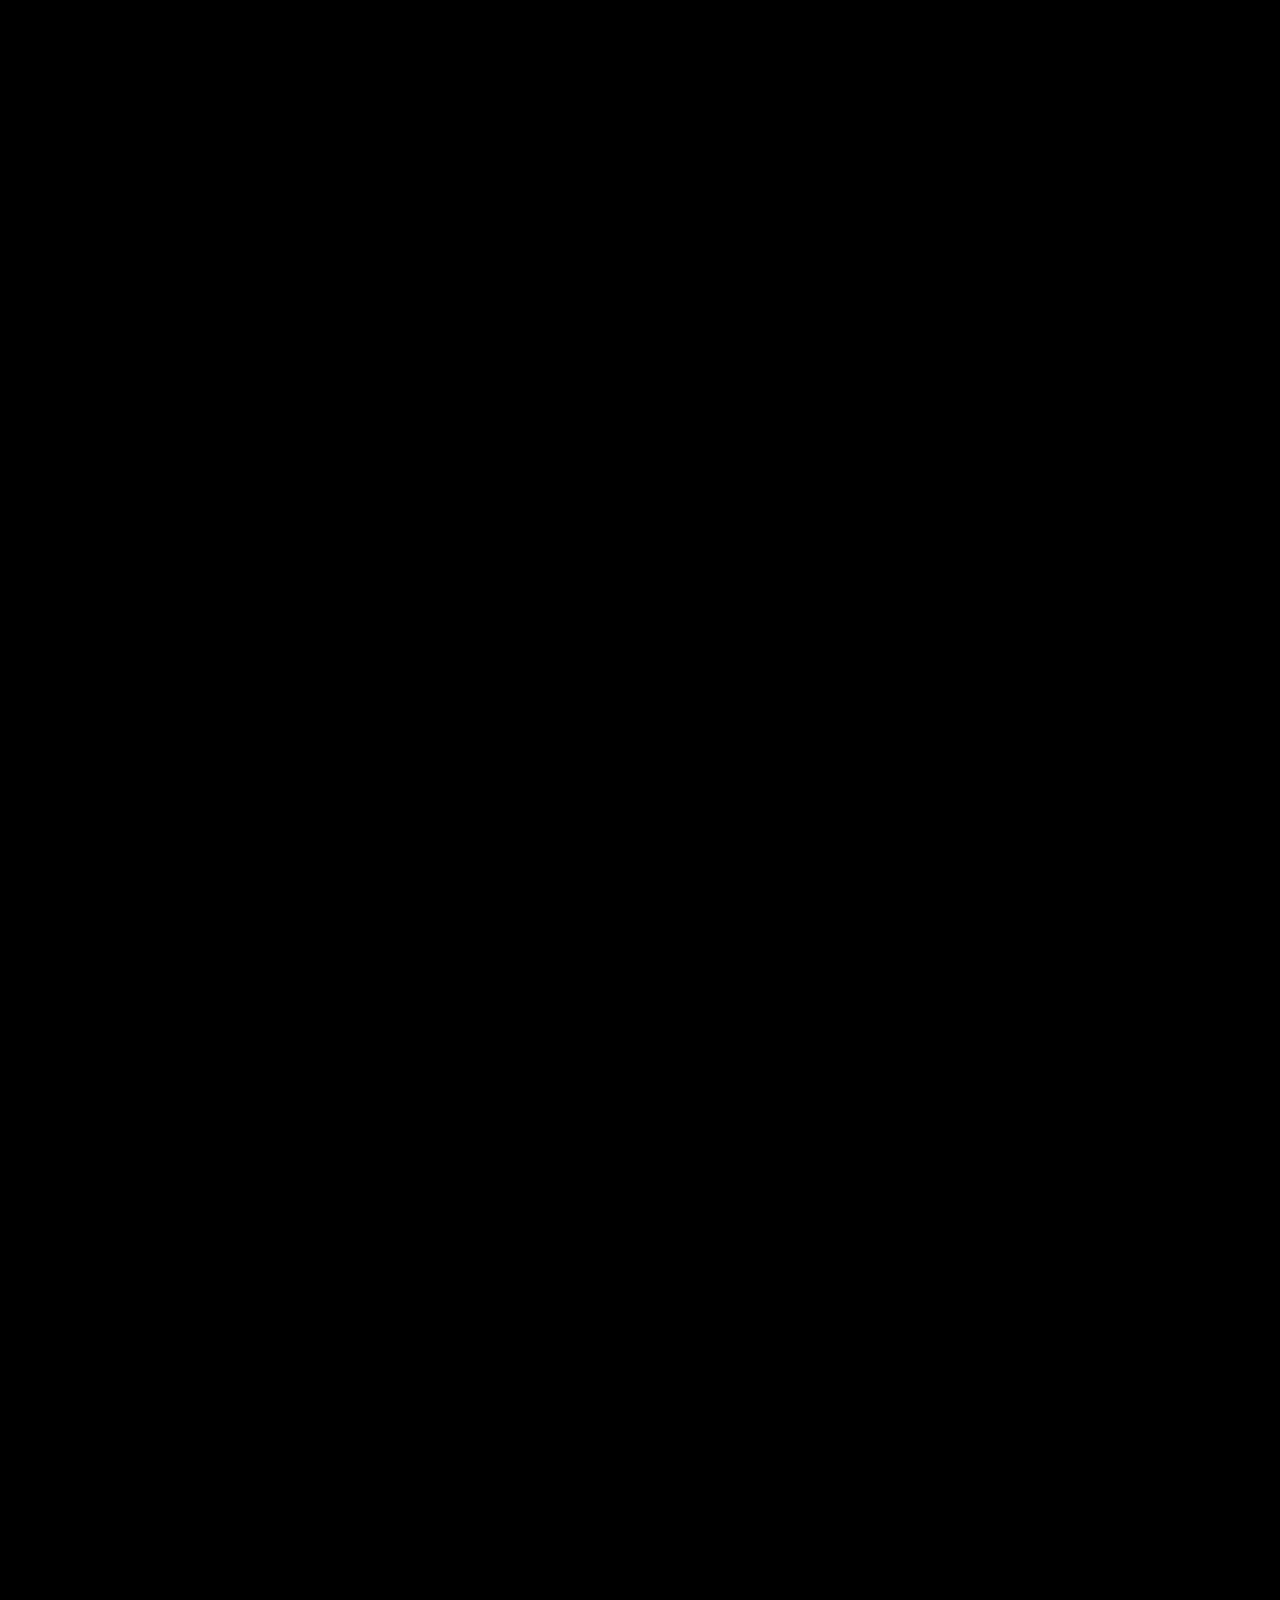
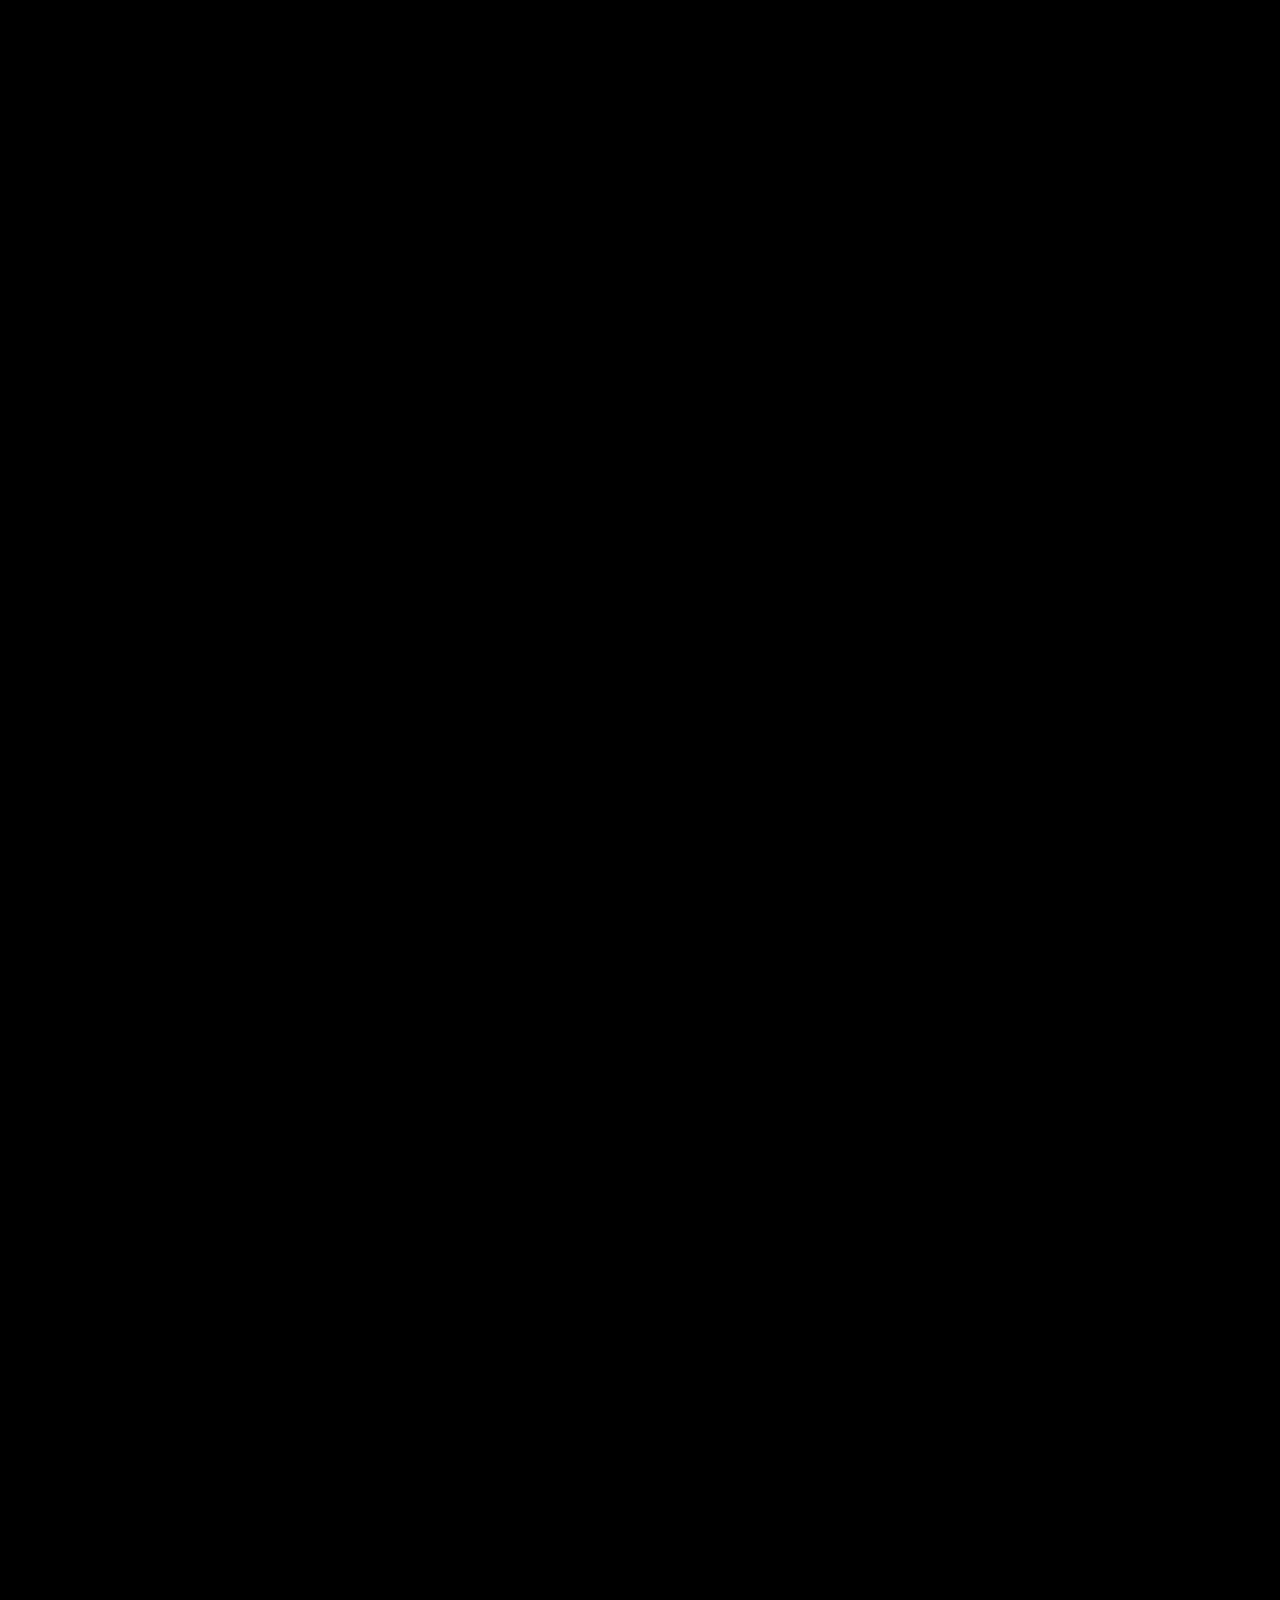
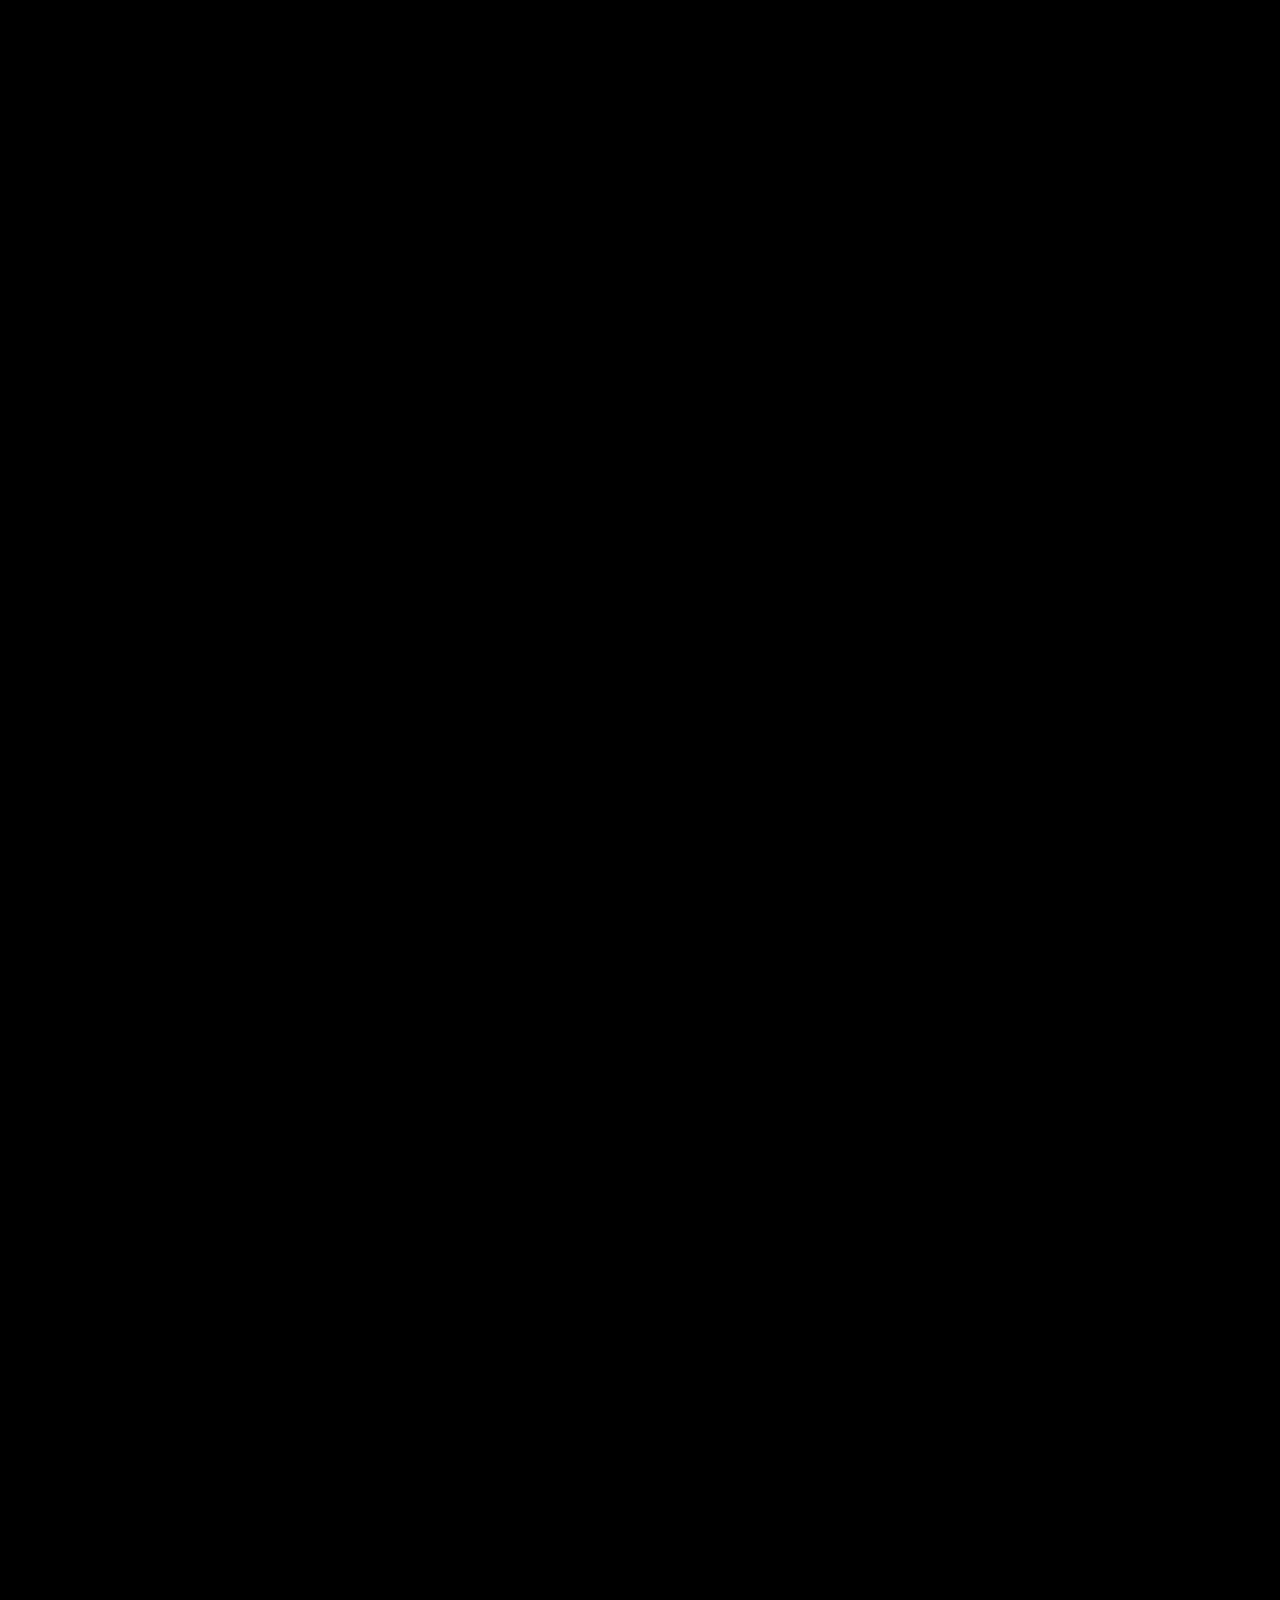
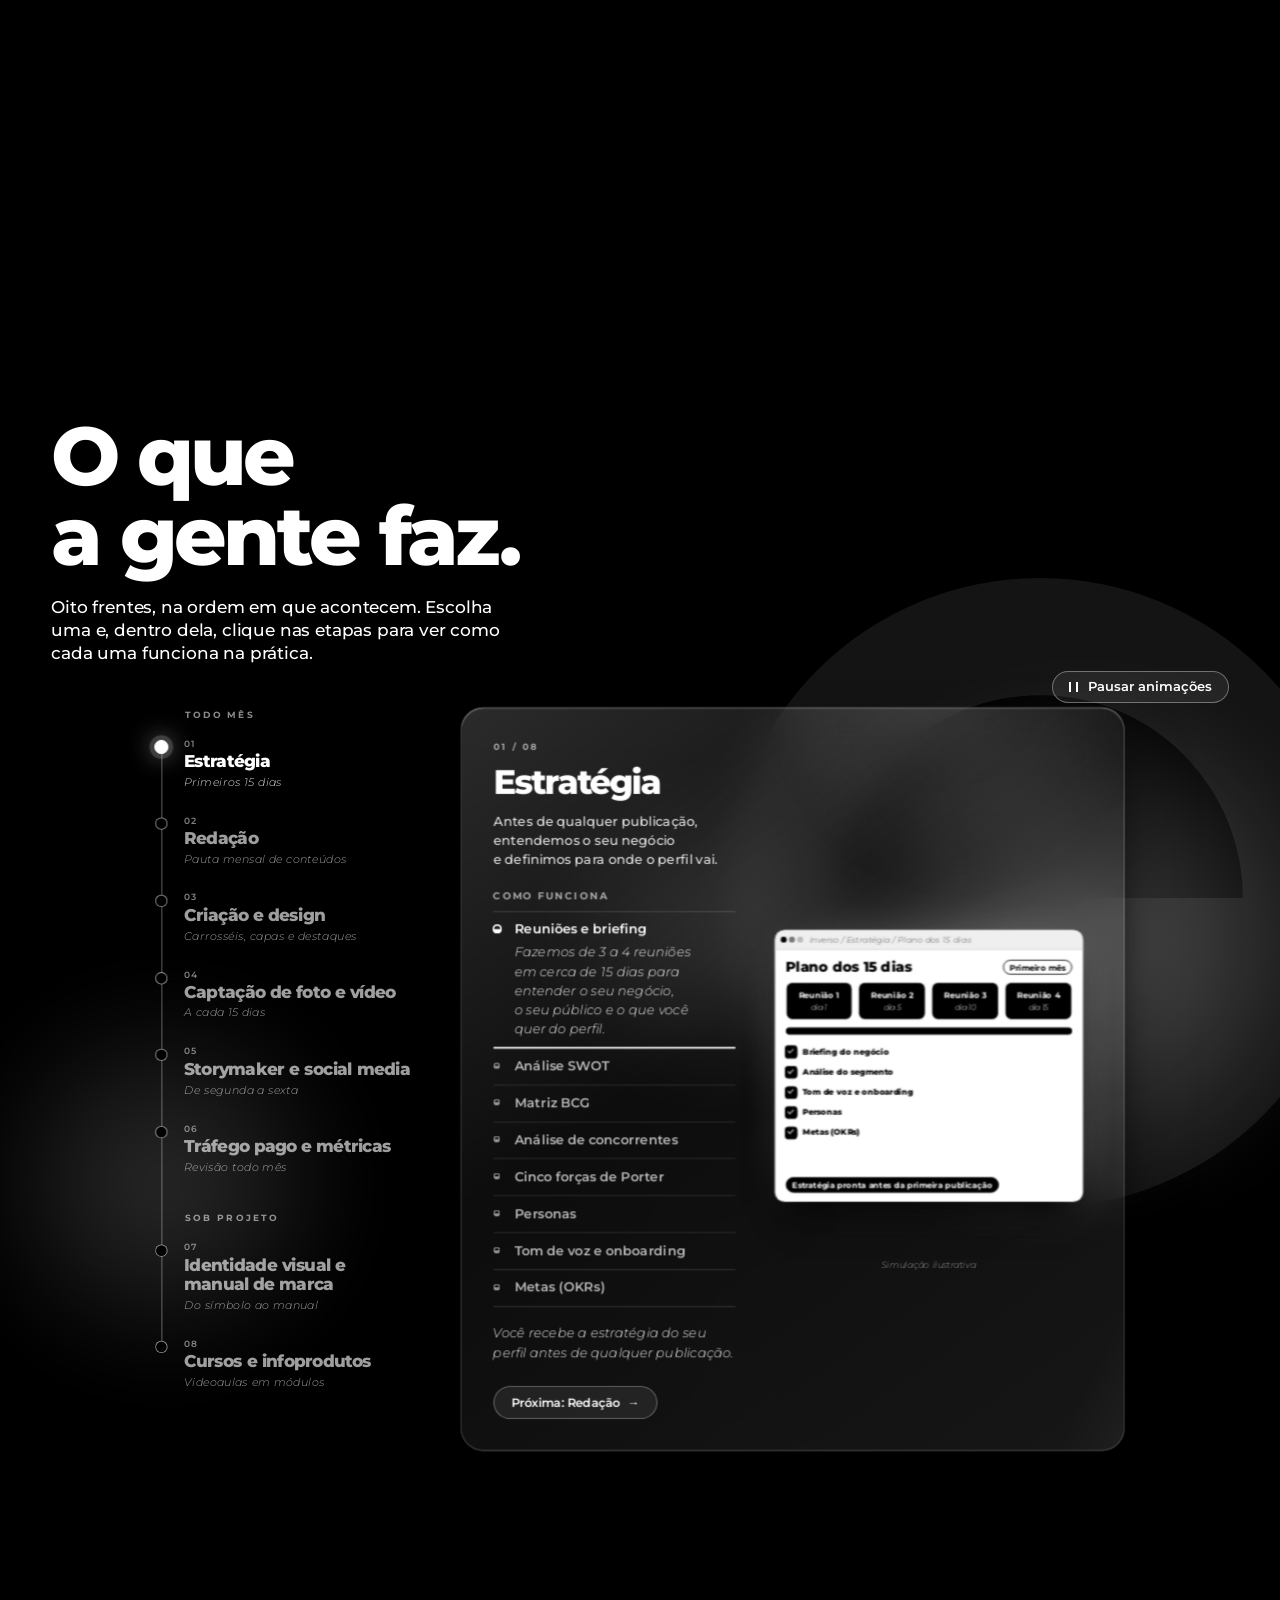
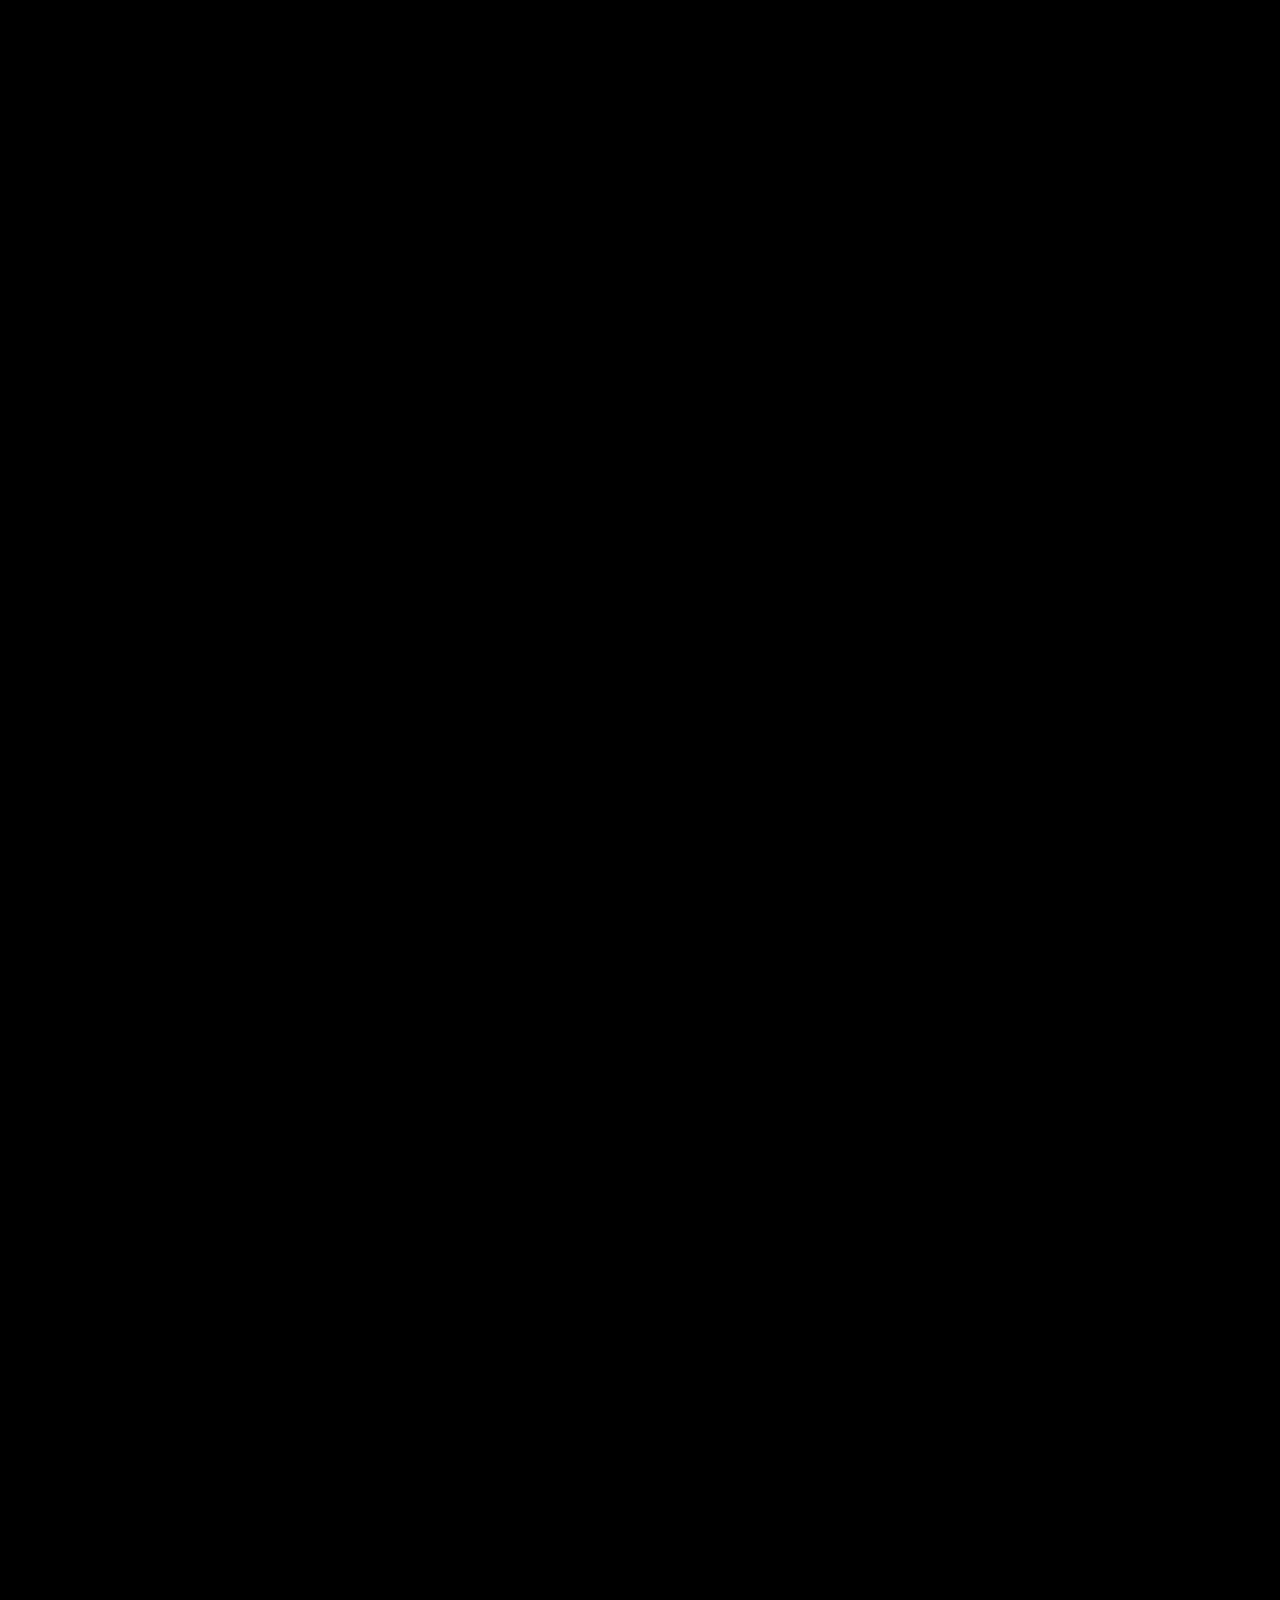
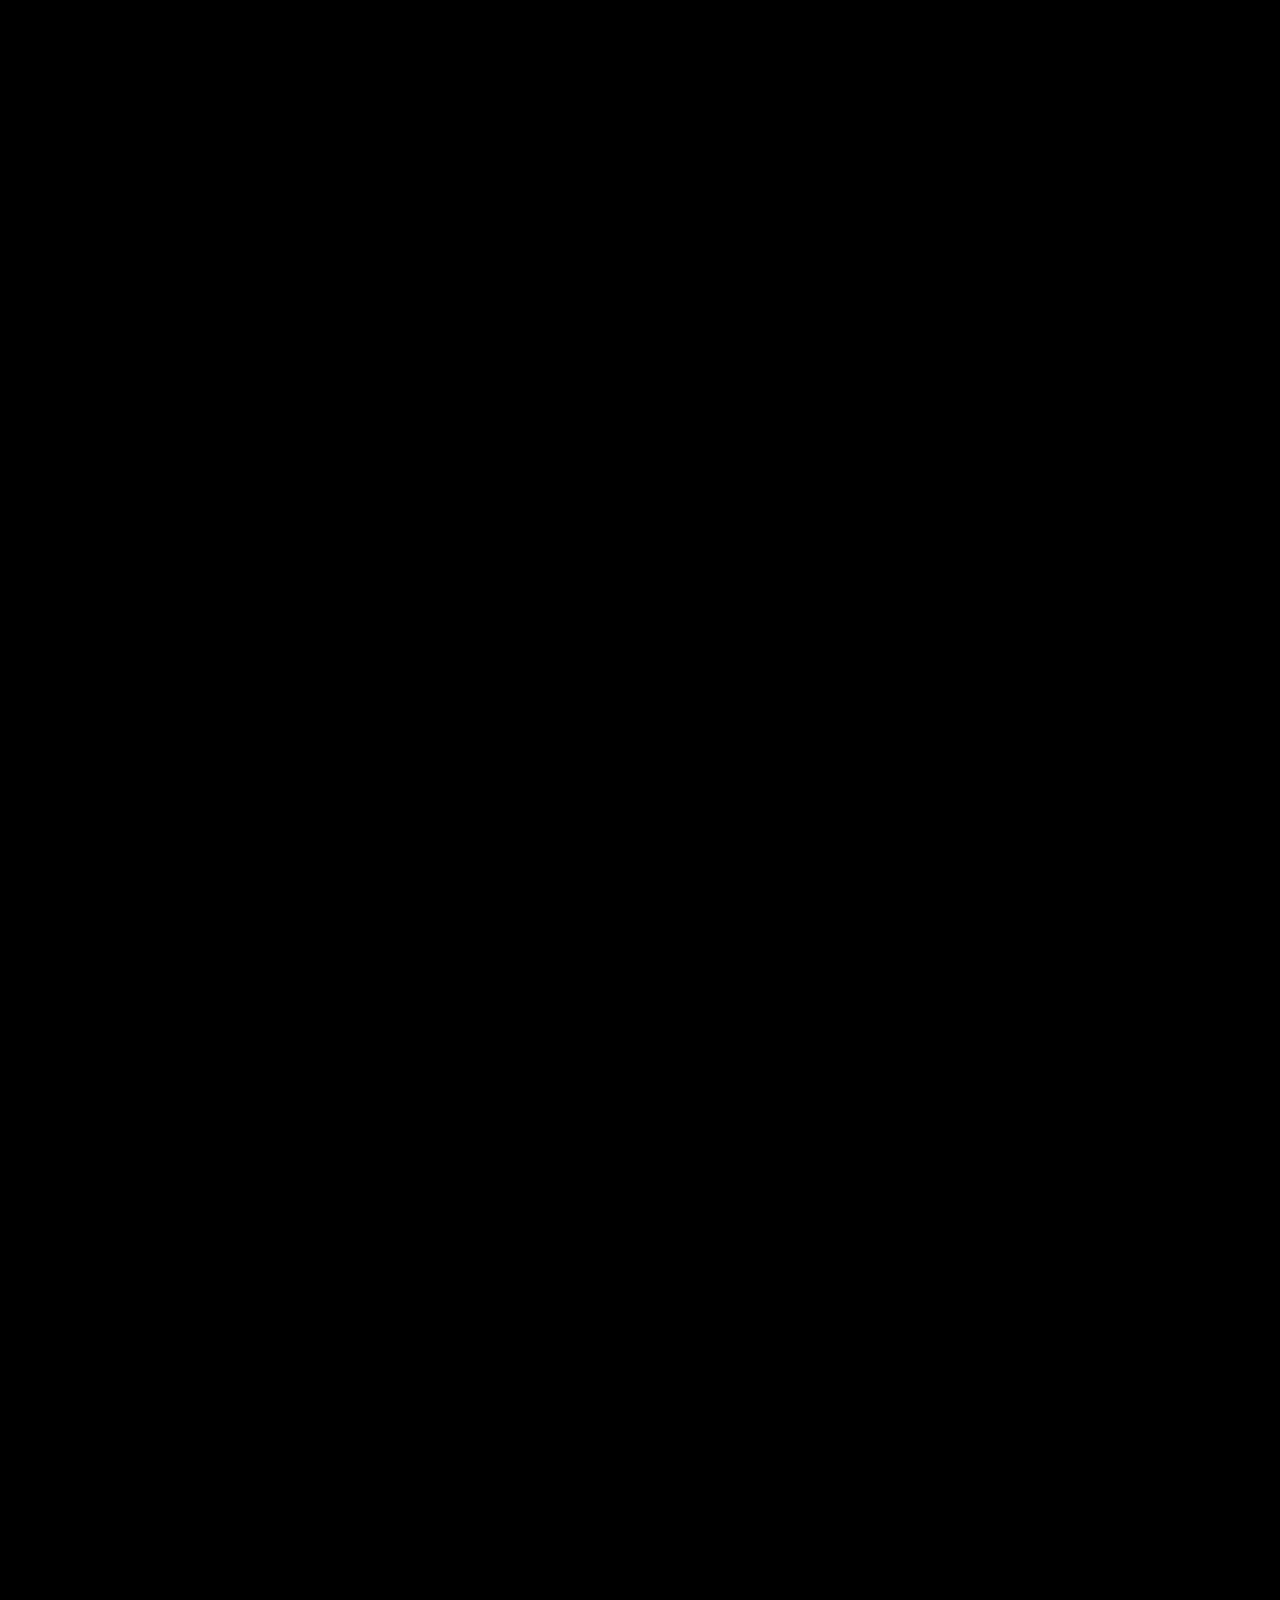
==== commit 9f34241c: "Portfólio com expositor 3D, redes no header, depoimentos (só 5 estrelas públicas) e Substack no blog" ====
--- a/index.html
+++ b/index.html
@@ -35,9 +35,11 @@
   </a>
   <nav class="bar__nav" aria-label="Seções">
     <a href="#servicos">Serviços</a>
+    <a href="/portfolio/">Portfólio</a>
+    <a href="/blog/">Blog</a>
     <a href="#contato">Contato</a>
-    <a href="/blog/">Blog</a>
   </nav>
+  <div class="dots dots--bar"><a class="dot" href="https://www.behance.net/inversocontato" target="_blank" rel="noopener me" aria-label="Behance da Inverso (abre em outra aba)" title="Behance"><span class="dot__t" aria-hidden="true">Bē</span></a></div>
   <a class="btn" href="#contato">Falar com a gente</a>
 </header>
 
@@ -610,6 +612,15 @@
       </div>
     </div>
   </section>
+<section class="dp" id="depoimentos" aria-labelledby="dp-t">
+  <div class="dp__in">
+    <div class="dp__top">
+      <div><p class="dp__k">Depoimentos</p><h2 class="dp__t" id="dp-t">Quem já trabalhou <em>com a gente</em></h2></div>
+      <div class="dp__links"><a class="bp__all" href="/depoimentos/">Ver todos <i aria-hidden="true">→</i></a><a class="bp__all" href="/depoimentos/#avaliar">Deixar o meu <i aria-hidden="true">→</i></a></div>
+    </div>
+    <div class="dq-list" data-depo="3" aria-live="polite"></div>
+  </div>
+</section>
 <section class="ct" id="contato" aria-labelledby="ct-t">
   <div class="ct__in">
     <div class="ct__txt">
@@ -651,31 +662,31 @@
       <div><p class="bp__k">Blog</p><h2 class="bp__t" id="bp-t">Conteúdo para quem é <em>a própria marca</em></h2></div>
       <a class="bp__all" href="/blog/">Ver todos os artigos <i aria-hidden="true">→</i></a>
     </div>
-    <div class="bgrid3"><a class="bc" href="/blog/instagram-tamanhos-2026/">
+    <div class="bgrid3"><a class="bc" href="/blog/instagram-tamanhos-2026/" data-src="blog" data-date="2026-11-07">
   <span class="bc__img" aria-hidden="true"><svg viewBox="0 0 400 300" preserveAspectRatio="xMidYMid slice"><rect width="400" height="300" fill="#000"/><rect x="130" y="30" width="140" height="175" rx="6" fill="none" stroke="#fff" stroke-width="3"/><rect x="141" y="30" width="118" height="175" fill="#fff" fill-opacity=".14" stroke="#fff" stroke-width="2" stroke-dasharray="7 6"/><text x="200" y="125" text-anchor="middle" fill="#fff" font-size="26" font-weight="800">4:5</text><text x="200" y="250" text-anchor="middle" fill="#fff" font-size="18" font-weight="300" font-style="italic">1080 × 1350</text></svg></span>
   <span class="bc__meta">Instagram · 7 nov 2026</span>
   <h3>Instagram em 2026: guia de tamanhos de imagem e vídeo</h3>
   <p>Feed em 4:5, Reels e Stories em 9:16 e o novo grid 3:4: tamanhos, proporções e áreas seguras conferidos na Central de Ajuda do Instagram e no guia da Meta.</p>
   <span class="bc__go">Ler artigo <i aria-hidden="true">→</i></span>
-</a><a class="bc" href="/blog/tiktok-tamanhos-2026/">
+</a><a class="bc" href="/blog/tiktok-tamanhos-2026/" data-src="blog" data-date="2026-11-07">
   <span class="bc__img" aria-hidden="true"><svg viewBox="0 0 400 300" preserveAspectRatio="xMidYMid slice"><rect width="400" height="300" fill="#000"/><rect x="150" y="14" width="100" height="178" rx="10" fill="none" stroke="#fff" stroke-width="3"/><circle cx="236" cy="110" r="5" fill="#fff"/><circle cx="236" cy="128" r="5" fill="#fff"/><circle cx="236" cy="146" r="5" fill="#fff"/><rect x="160" y="160" width="46" height="4" rx="2" fill="#fff"/><rect x="160" y="170" width="30" height="4" rx="2" fill="#fff" fill-opacity=".6"/><text x="200" y="90" text-anchor="middle" fill="#fff" font-size="26" font-weight="800">9:16</text><text x="200" y="250" text-anchor="middle" fill="#fff" font-size="18" font-weight="300" font-style="italic">1080 × 1920</text></svg></span>
   <span class="bc__meta">TikTok · 7 nov 2026</span>
   <h3>TikTok em 2026: guia de tamanhos de vídeo e foto</h3>
   <p>Vídeo em 9:16 e 1080 × 1920 px, posts de fotos com até 35 imagens e onde ficam as áreas seguras, conferidos nas páginas oficiais do TikTok.</p>
   <span class="bc__go">Ler artigo <i aria-hidden="true">→</i></span>
-</a><a class="bc" href="/blog/como-identificar-um-roteiro-bom/">
+</a><a class="bc" href="/blog/como-identificar-um-roteiro-bom/" data-src="blog" data-date="2026-11-07">
   <span class="bc__img" aria-hidden="true"><svg viewBox="0 0 400 300" preserveAspectRatio="xMidYMid slice"><rect width="400" height="300" fill="#000"/><rect x="46" y="110" width="30" height="70" fill="#fff" fill-opacity="1"/><rect x="79" y="110" width="70" height="70" fill="#fff" fill-opacity="0.55"/><rect x="152" y="110" width="140" height="70" fill="#fff" fill-opacity="0.3"/><rect x="295" y="110" width="60" height="70" fill="#fff" fill-opacity="0.75"/><text x="46" y="98" fill="#fff" font-size="15" font-weight="800">Gancho</text><text x="200" y="250" text-anchor="middle" fill="#fff" font-size="18" font-weight="300" font-style="italic">roteiro em 30 segundos</text></svg></span>
   <span class="bc__meta">Roteiro · 7 nov 2026</span>
   <h3>Como identificar um roteiro bom: 8 sinais e 4 testes</h3>
   <p>Gancho, ideia única, prova e convite: um checklist para avaliar o seu roteiro antes de gravar, com base em autores clássicos de redação e narrativa.</p>
   <span class="bc__go">Ler artigo <i aria-hidden="true">→</i></span>
-</a><a class="bc" href="/blog/5w2h-plano-de-acao/">
+</a><a class="bc" href="/blog/5w2h-plano-de-acao/" data-src="blog" data-date="2026-11-07">
   <span class="bc__img" aria-hidden="true"><svg viewBox="0 0 400 300" preserveAspectRatio="xMidYMid slice"><rect width="400" height="300" fill="#000"/><rect x="36" y="70" width="72" height="80" rx="6" fill="none" stroke="#fff" stroke-width="2.2" stroke-opacity="1"/><text x="46" y="100" fill="#fff" font-size="22" font-weight="800">W</text><rect x="118" y="70" width="72" height="80" rx="6" fill="none" stroke="#fff" stroke-width="2.2" stroke-opacity="0.55"/><text x="128" y="100" fill="#fff" font-size="22" font-weight="800">W</text><rect x="200" y="70" width="72" height="80" rx="6" fill="none" stroke="#fff" stroke-width="2.2" stroke-opacity="0.55"/><text x="210" y="100" fill="#fff" font-size="22" font-weight="800">W</text><rect x="282" y="70" width="72" height="80" rx="6" fill="none" stroke="#fff" stroke-width="2.2" stroke-opacity="0.55"/><text x="292" y="100" fill="#fff" font-size="22" font-weight="800">W</text><rect x="36" y="162" width="72" height="80" rx="6" fill="none" stroke="#fff" stroke-width="2.2" stroke-opacity="0.55"/><text x="46" y="192" fill="#fff" font-size="22" font-weight="800">W</text><rect x="118" y="162" width="72" height="80" rx="6" fill="none" stroke="#fff" stroke-width="2.2" stroke-opacity="0.55"/><text x="128" y="192" fill="#fff" font-size="22" font-weight="800">H</text><rect x="200" y="162" width="72" height="80" rx="6" fill="none" stroke="#fff" stroke-width="2.2" stroke-opacity="1"/><text x="210" y="192" fill="#fff" font-size="22" font-weight="800">H</text><text x="36" y="48" fill="#fff" font-size="15" font-weight="800">5W2H</text></svg></span>
   <span class="bc__meta">Planejamento · 7 nov 2026</span>
   <h3>5W2H: como transformar uma ideia de conteúdo em plano de ação</h3>
   <p>As sete perguntas do 5W2H aplicadas ao planejamento de conteúdo: o quê, por quê, onde, quando, quem, como e quanto, com exemplo preenchido.</p>
   <span class="bc__go">Ler artigo <i aria-hidden="true">→</i></span>
-</a><a class="bc" href="/blog/7-ps-do-marketing/">
+</a><a class="bc" href="/blog/7-ps-do-marketing/" data-src="blog" data-date="2026-11-07">
   <span class="bc__img" aria-hidden="true"><svg viewBox="0 0 400 300" preserveAspectRatio="xMidYMid slice"><rect width="400" height="300" fill="#000"/><circle cx="70" cy="100" r="28" fill="none" stroke="#fff" stroke-width="2.4"/><text x="70" y="108" text-anchor="middle" fill="#fff" font-size="22" font-weight="800">P</text><circle cx="150" cy="100" r="28" fill="none" stroke="#fff" stroke-width="2.4"/><text x="150" y="108" text-anchor="middle" fill="#fff" font-size="22" font-weight="800">P</text><circle cx="230" cy="100" r="28" fill="none" stroke="#fff" stroke-width="2.4"/><text x="230" y="108" text-anchor="middle" fill="#fff" font-size="22" font-weight="800">P</text><circle cx="310" cy="100" r="28" fill="none" stroke="#fff" stroke-width="2.4"/><text x="310" y="108" text-anchor="middle" fill="#fff" font-size="22" font-weight="800">P</text><circle cx="110" cy="170" r="28" fill="#fff" stroke="#fff" stroke-width="2.4"/><text x="110" y="178" text-anchor="middle" fill="#000" font-size="22" font-weight="800">P</text><circle cx="190" cy="170" r="28" fill="#fff" stroke="#fff" stroke-width="2.4"/><text x="190" y="178" text-anchor="middle" fill="#000" font-size="22" font-weight="800">P</text><circle cx="270" cy="170" r="28" fill="#fff" stroke="#fff" stroke-width="2.4"/><text x="270" y="178" text-anchor="middle" fill="#000" font-size="22" font-weight="800">P</text><text x="40" y="58" fill="#fff" font-size="15" font-weight="800">7 Ps</text></svg></span>
   <span class="bc__meta">Marketing · 7 nov 2026</span>
   <h3>Os 7 Ps do marketing: o que são e como aplicar em um serviço</h3>
@@ -688,7 +699,8 @@
 
 <footer class="foot">
   <a class="foot__ig" href="https://www.instagram.com/inverso.mkt/" target="_blank" rel="noopener">@inverso.mkt</a>
-  <p class="foot__small"><a href="/privacidade/">Política de Privacidade</a> · © 2026 Inverso</p>
+  <div class="dots dots--foot"><a class="dot" href="https://www.behance.net/inversocontato" target="_blank" rel="noopener me" aria-label="Behance da Inverso (abre em outra aba)" title="Behance"><span class="dot__t" aria-hidden="true">Bē</span></a></div>
+  <p class="foot__small"><a href="/portfolio/">Portfólio</a> · <a href="/depoimentos/">Depoimentos</a> · <a href="/privacidade/">Política de Privacidade</a> · © 2026 Inverso</p>
 </footer>
 
 </body>
--- a/css/site.css
+++ b/css/site.css
@@ -167,7 +167,7 @@
 
 /* Navegação no celular: Blog e Contato sempre acessíveis */
 @media (max-width: 39.99rem) {
-  .bar__nav { display: flex; gap: 1.1rem; margin-left: auto; margin-right: 0; font-size: .9rem; }
+  .bar__nav { display: flex; gap: .95rem; margin-left: auto; margin-right: 0; font-size: .85rem; }
   .bar__nav a + a { margin-left: 0; }
   .bar__nav a[href$="#servicos"] { display: none; }
   .bar .btn { display: none; }
@@ -245,3 +245,61 @@
   .thread__t span { position: absolute; right: 1.5rem; top: 50%; transform: translateY(-50%) translateX(.4rem); opacity: 0; white-space: nowrap; font: 700 .7rem/1 var(--font); letter-spacing: .12em; text-transform: uppercase; transition: opacity .25s var(--ease), transform .25s var(--ease); }
   .thread__t:hover span, .thread__t:focus-visible span { opacity: 1; transform: translateY(-50%); }
 }
+
+
+/* ===== Redes: bolinhas no cabeçalho e no rodapé ===== */
+.dots { display: flex; align-items: center; gap: .5rem; }
+.dots--bar { margin-right: 1rem; }
+.dot { display: grid; place-items: center; width: 2.05rem; height: 2.05rem; border: 1.5px solid currentColor; border-radius: 50%; color: inherit; text-decoration: none; transition: background .25s var(--ease), color .25s var(--ease), transform .35s var(--ease); }
+.dot svg { width: 1rem; height: 1rem; fill: currentColor; }
+.dot__t { font-size: .68rem; font-weight: 800; letter-spacing: -.02em; line-height: 1; }
+.dot:hover, .dot:focus-visible { background: #fff; color: #000; transform: translateY(-.15rem); }
+.dots--foot { margin: .2rem 0 .4rem; gap: .7rem; }
+.dots--foot .dot { width: 2.8rem; height: 2.8rem; }
+.dots--foot .dot svg { width: 1.3rem; height: 1.3rem; }
+.dots--foot .dot__t { font-size: .9rem; }
+@media (max-width: 39.99rem) { .dots--bar { display: none; } }
+.foot__small a { text-underline-offset: .2em; }
+
+/* ===== Filtro do blog (Blog / Substack) ===== */
+.chips { display: flex; flex-wrap: wrap; gap: .6rem; margin: 0 0 2.2rem; }
+.chips[hidden] { display: none; }
+.chips button { padding: .55rem 1.1rem; border: 1.5px solid #000; border-radius: 99px; background: #fff; color: #000; font: 700 .85rem var(--font); cursor: pointer; transition: background .25s, color .25s; }
+.chips button[aria-pressed="true"], .chips button:hover { background: #000; color: #fff; }
+.bc[hidden] { display: none; }
+.bc__img img { display: block; width: 100%; height: 100%; object-fit: cover; }
+.bc__img--sub { display: grid; place-items: center; color: #fff; font-weight: 800; letter-spacing: -.03em; font-size: 1.6rem; }
+
+/* ===== Depoimentos ===== */
+.dp { background: #fff; color: #000; padding: clamp(5rem, 11vw, 8rem) var(--pad); }
+.dp__in { max-width: 80rem; margin: 0 auto; }
+.dp__top { display: grid; gap: 1.5rem; margin-bottom: 3rem; }
+@media (min-width: 52rem) { .dp__top { grid-template-columns: 1fr auto; align-items: end; } }
+.dp__k { margin: 0 0 1rem; font-size: .78rem; font-weight: 700; letter-spacing: .16em; text-transform: uppercase; opacity: .55; }
+.dp__t { margin: 0; max-width: 18ch; font-size: clamp(2rem, 4.6vw, 3.6rem); font-weight: 800; letter-spacing: -.045em; line-height: 1.04; }
+.dp__t em { font-style: italic; font-weight: 300; }
+.dp__links { display: flex; flex-wrap: wrap; gap: 1.4rem; }
+.dq-list { display: grid; gap: 1.2rem; }
+@media (min-width: 44rem) { .dq-list.has { grid-template-columns: repeat(2, 1fr); } }
+@media (min-width: 64rem) { .dq-list.has { grid-template-columns: repeat(3, 1fr); } }
+.dq { display: flex; flex-direction: column; gap: 1.1rem; margin: 0; padding: 1.7rem 1.6rem; border: 1.5px solid #000; border-radius: 1.2rem; }
+.dq__s { font-size: 1rem; letter-spacing: .18em; }
+.dq blockquote { margin: 0; flex: 1; }
+.dq blockquote p { margin: 0; font-size: 1.05rem; font-weight: 400; line-height: 1.65; white-space: pre-line; }
+.dq figcaption { display: grid; gap: .15rem; font-size: .85rem; }
+.dq figcaption b { font-weight: 800; }
+.dq figcaption span { font-weight: 300; font-style: italic; opacity: .8; }
+.dq__empty { margin: 0; max-width: 34rem; font-size: 1.05rem; font-weight: 300; line-height: 1.7; }
+.dp__note { margin: 2rem 0 0; max-width: 40rem; font-size: .85rem; font-weight: 300; font-style: italic; line-height: 1.6; opacity: .75; }
+
+/* Estrelas do formulário */
+.stars { border: 0; margin: 0; padding: 0; min-width: 0; }
+.stars legend { padding: 0; margin-bottom: .6rem; font-size: .78rem; font-weight: 700; letter-spacing: .1em; text-transform: uppercase; opacity: .7; }
+.stars__r { display: inline-flex; flex-direction: row-reverse; gap: .2rem; }
+.stars__r input { position: absolute; opacity: 0; pointer-events: none; }
+.stars__r label { cursor: pointer; font-size: 2.3rem; line-height: 1; color: rgba(255,255,255,.35); transition: color .2s, transform .2s var(--ease); padding: 0 .1rem; }
+.stars__r label:hover, .stars__r label:hover ~ label, .stars__r input:checked ~ label { color: #fff; }
+.stars__r label:hover { transform: scale(1.12); }
+.stars__r input:focus-visible + label { outline: 2px solid #fff; outline-offset: 3px; border-radius: .3rem; }
+.stars__v { margin: .5rem 0 0; min-height: 1.3em; font-size: .85rem; font-weight: 300; font-style: italic; opacity: .8; }
+.cnt { margin: .4rem 0 0; font-size: .78rem; font-weight: 300; opacity: .6; text-align: right; }
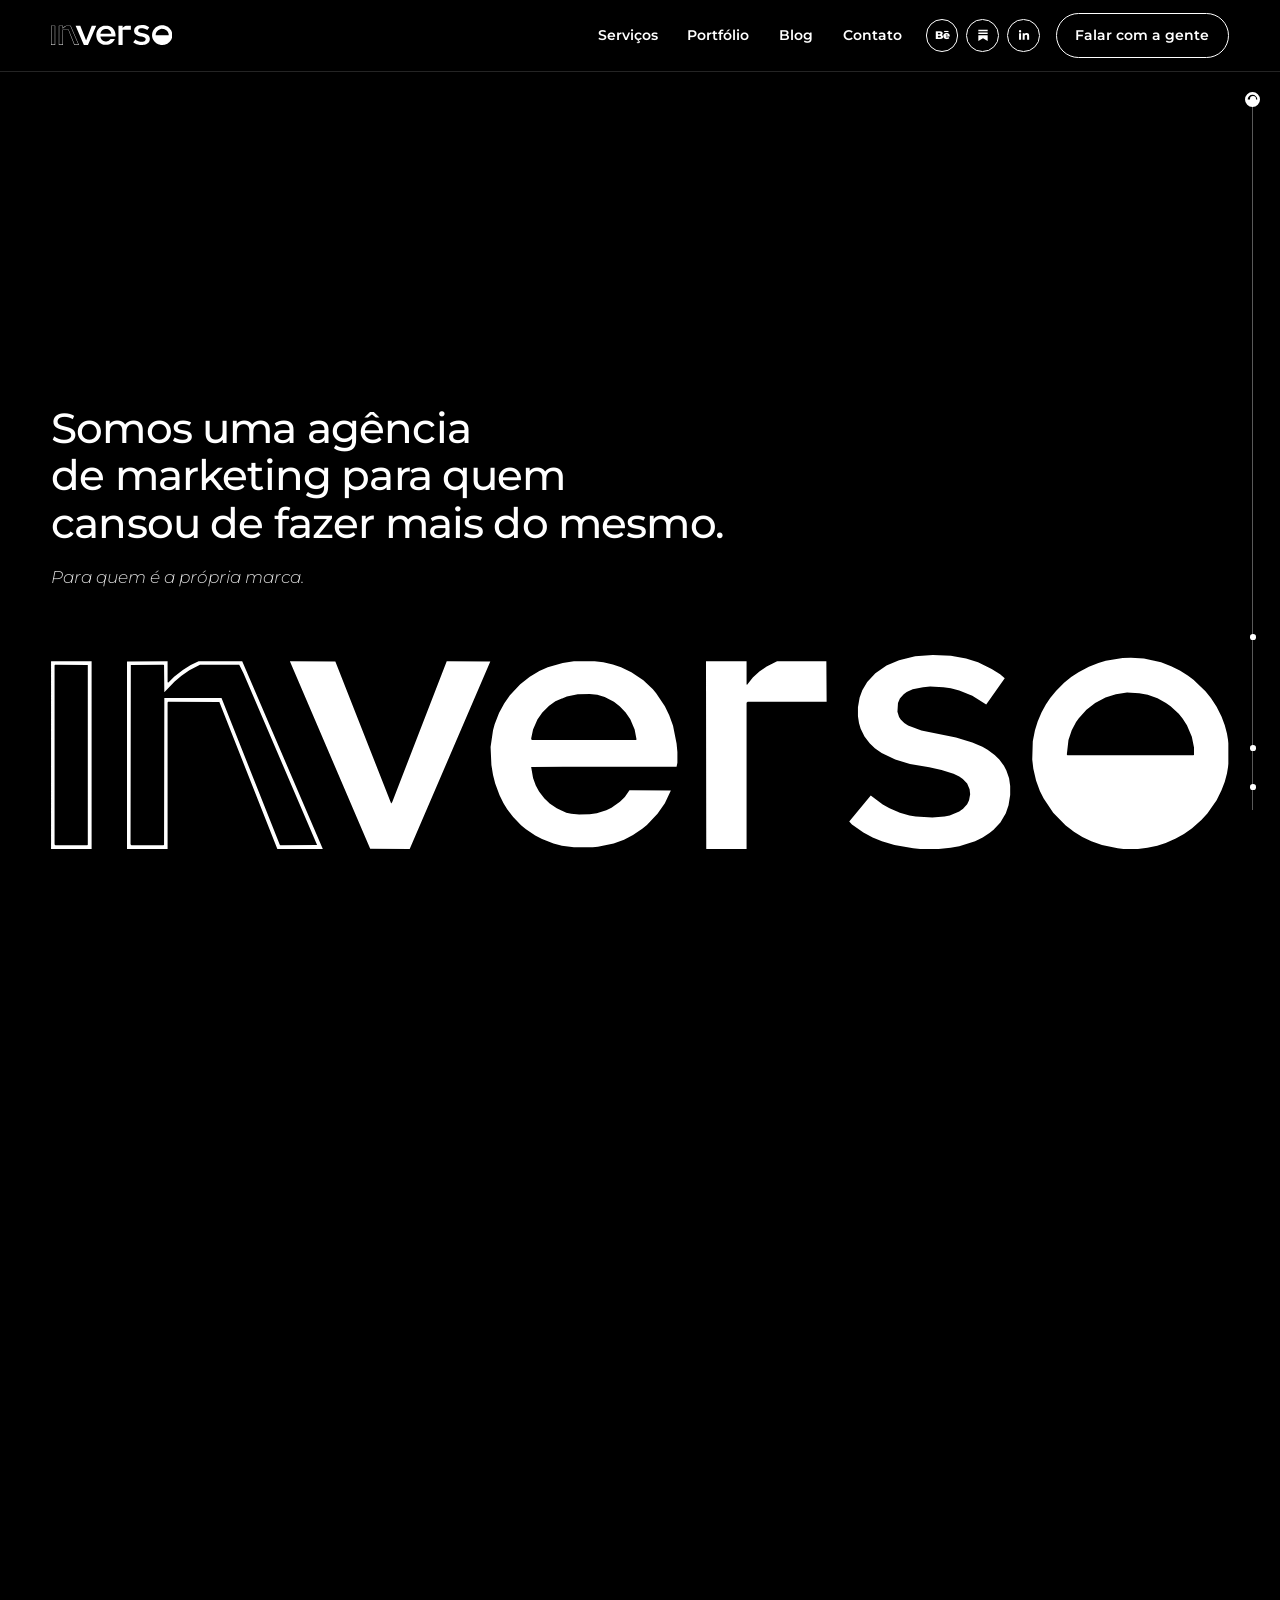
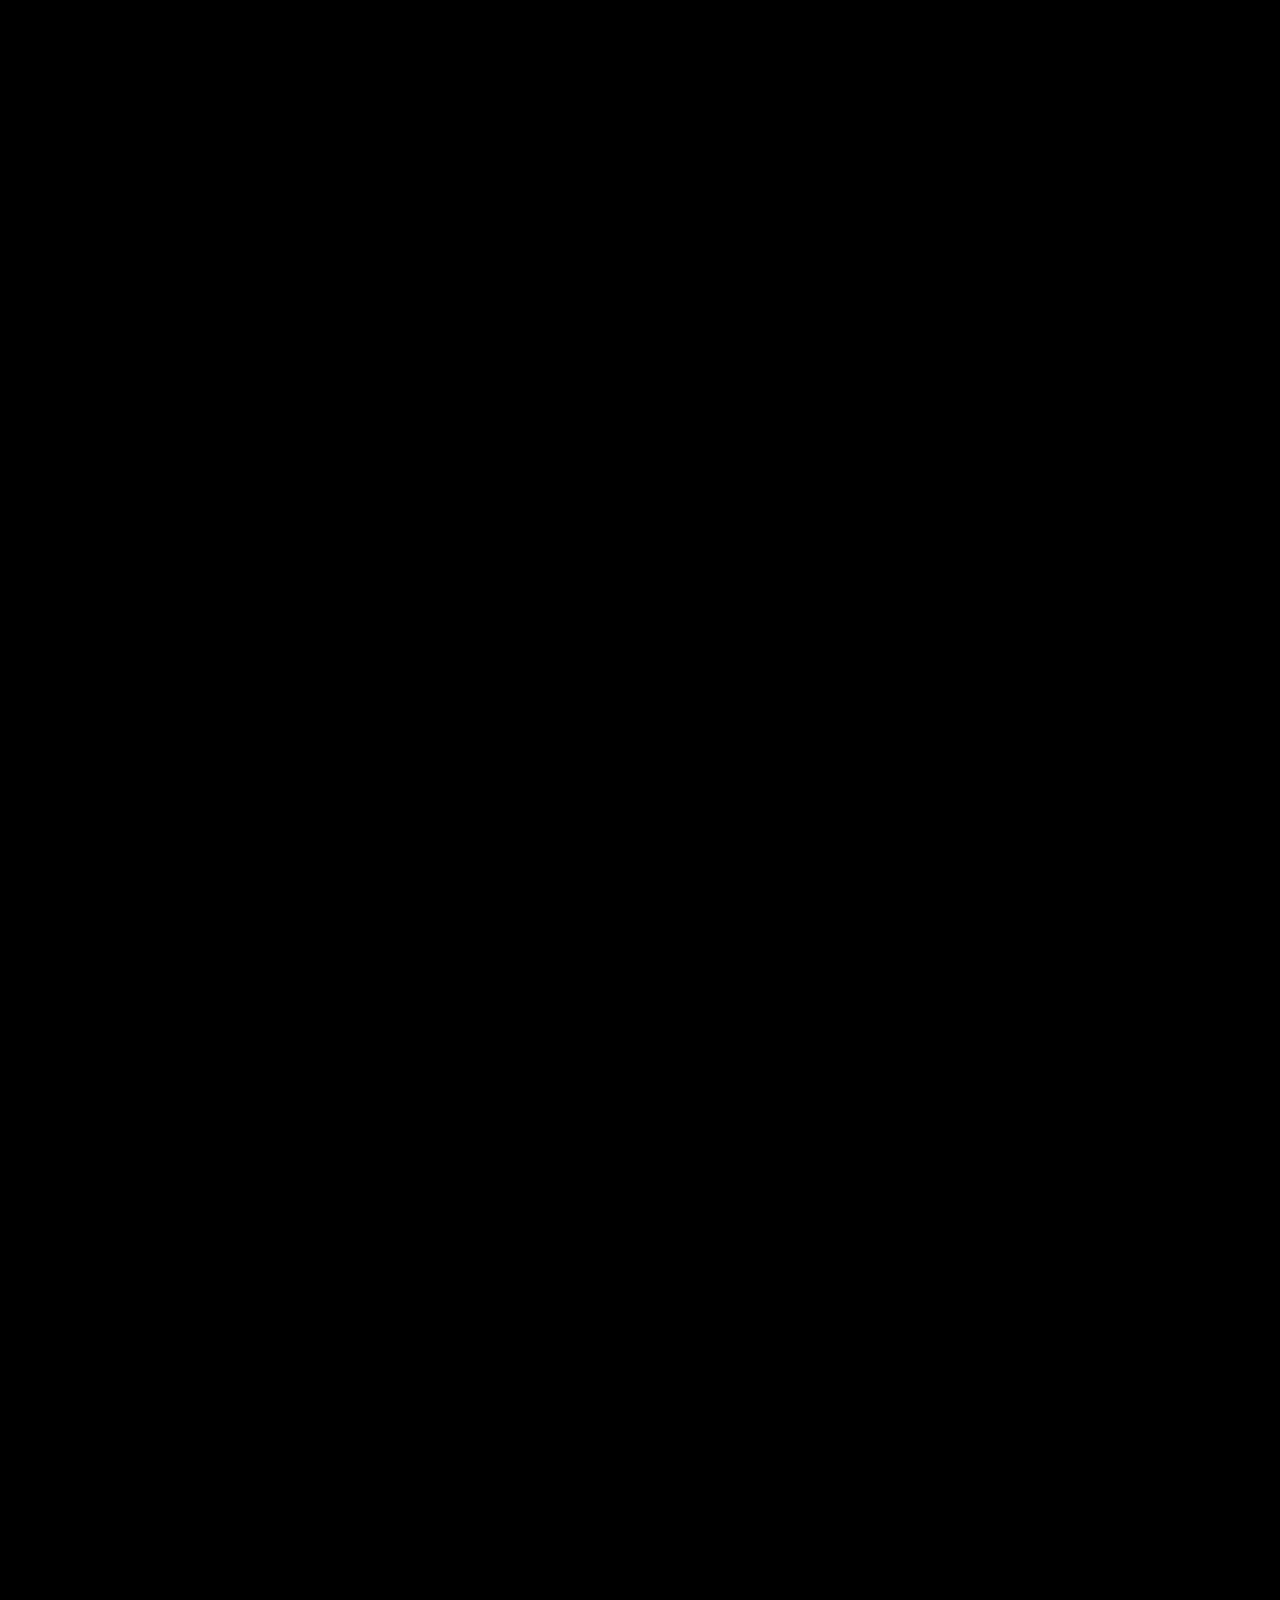
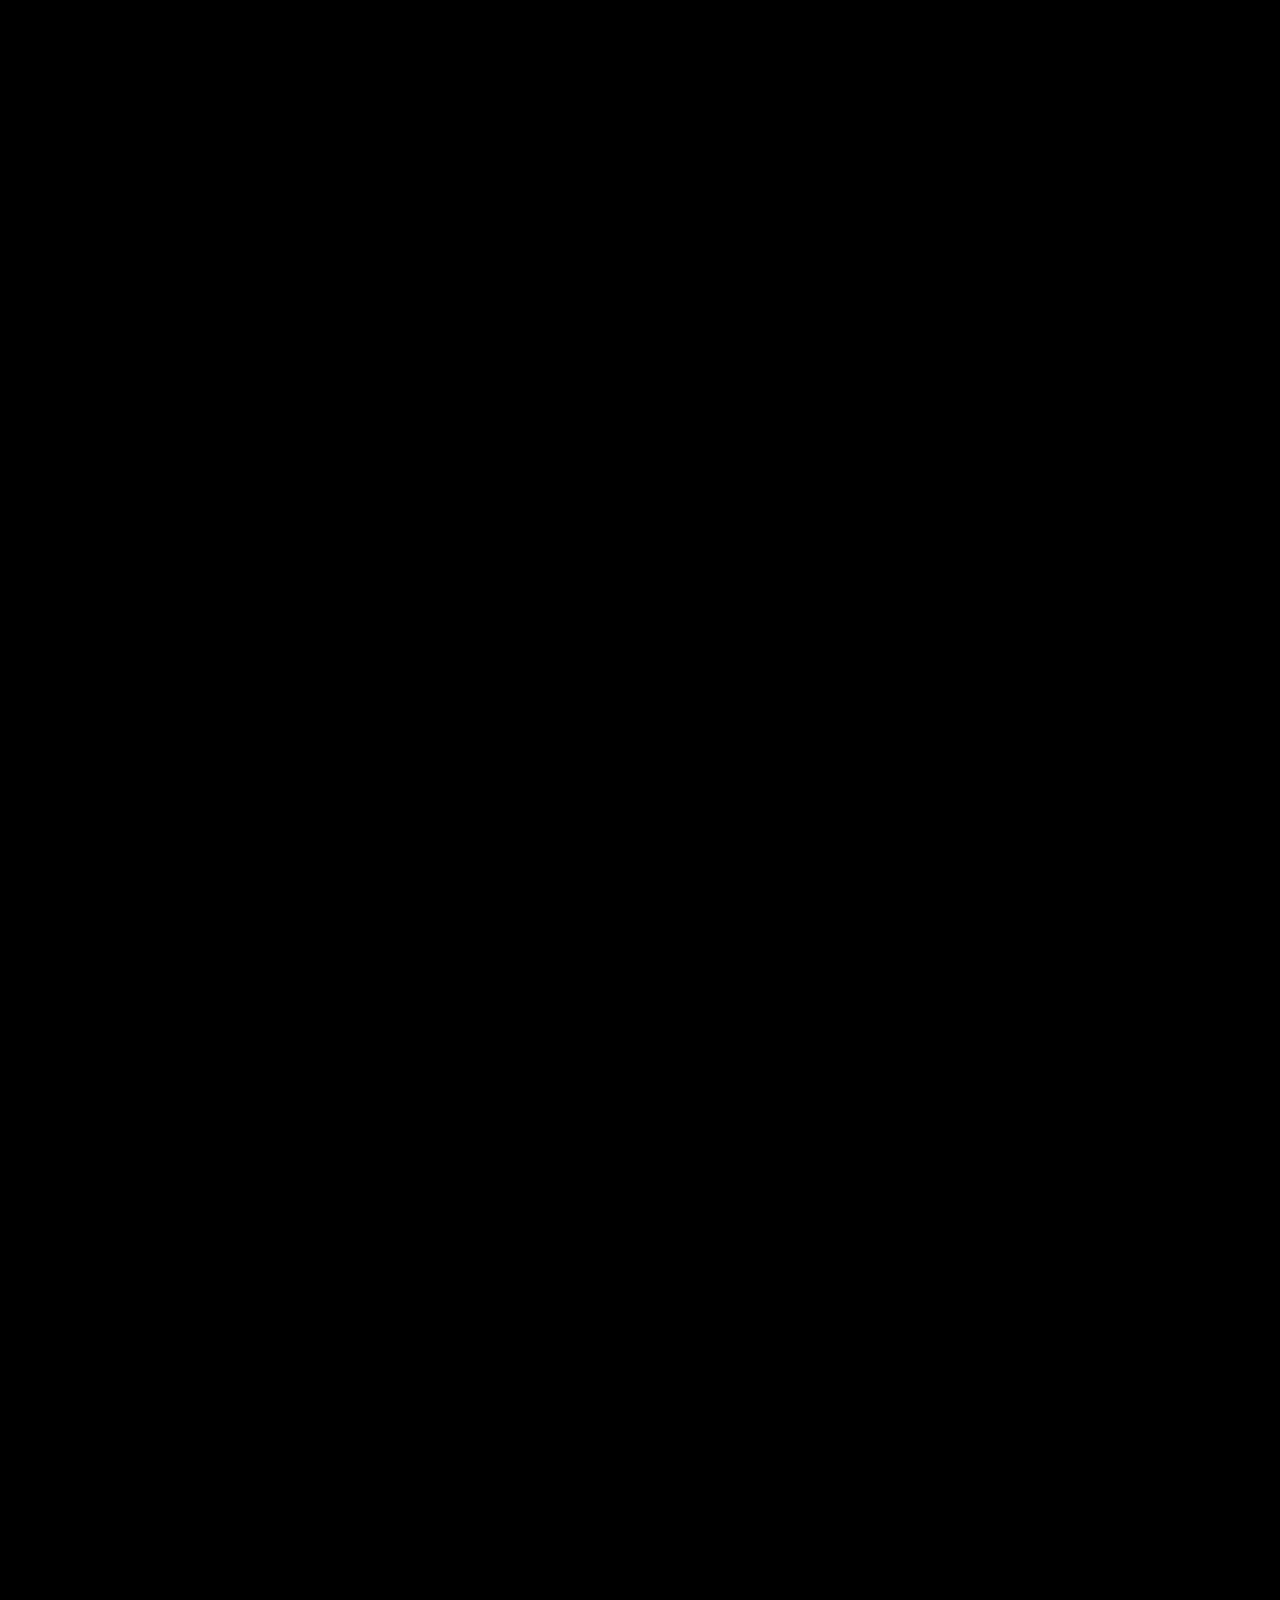
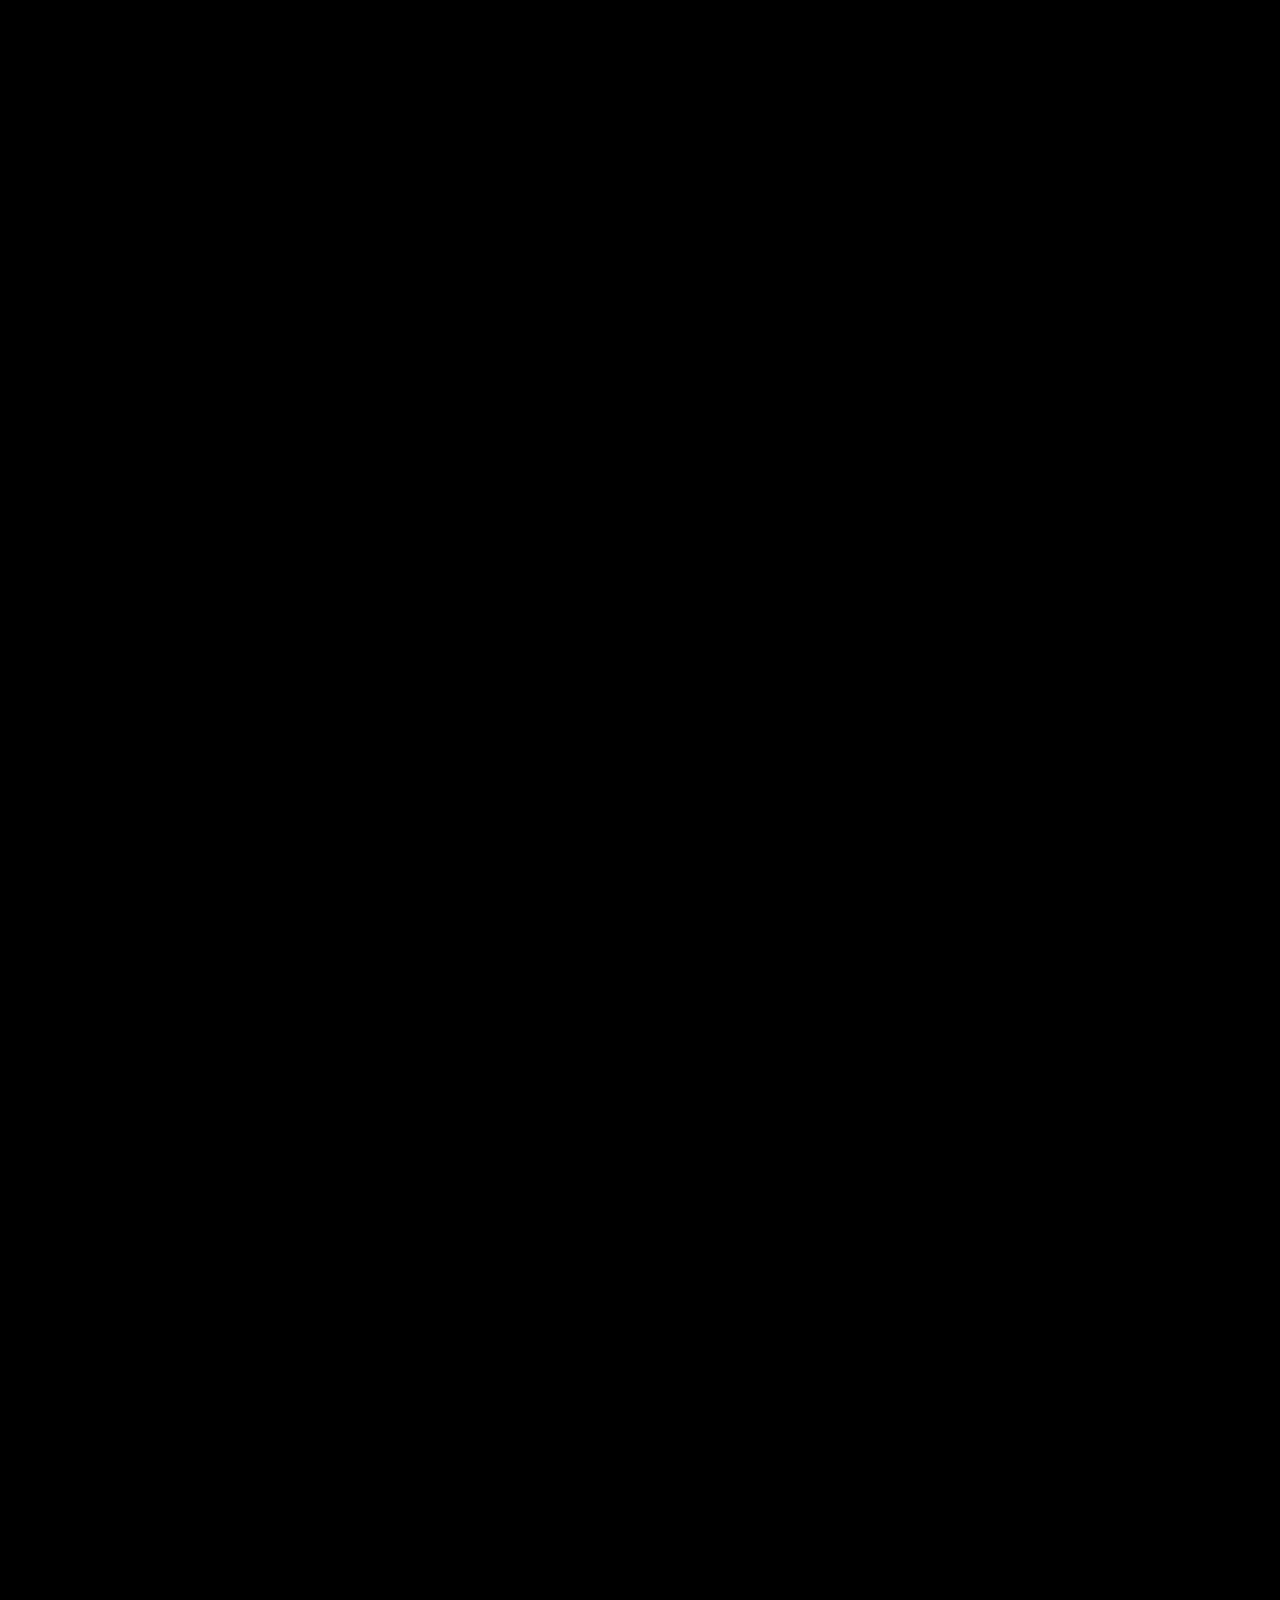
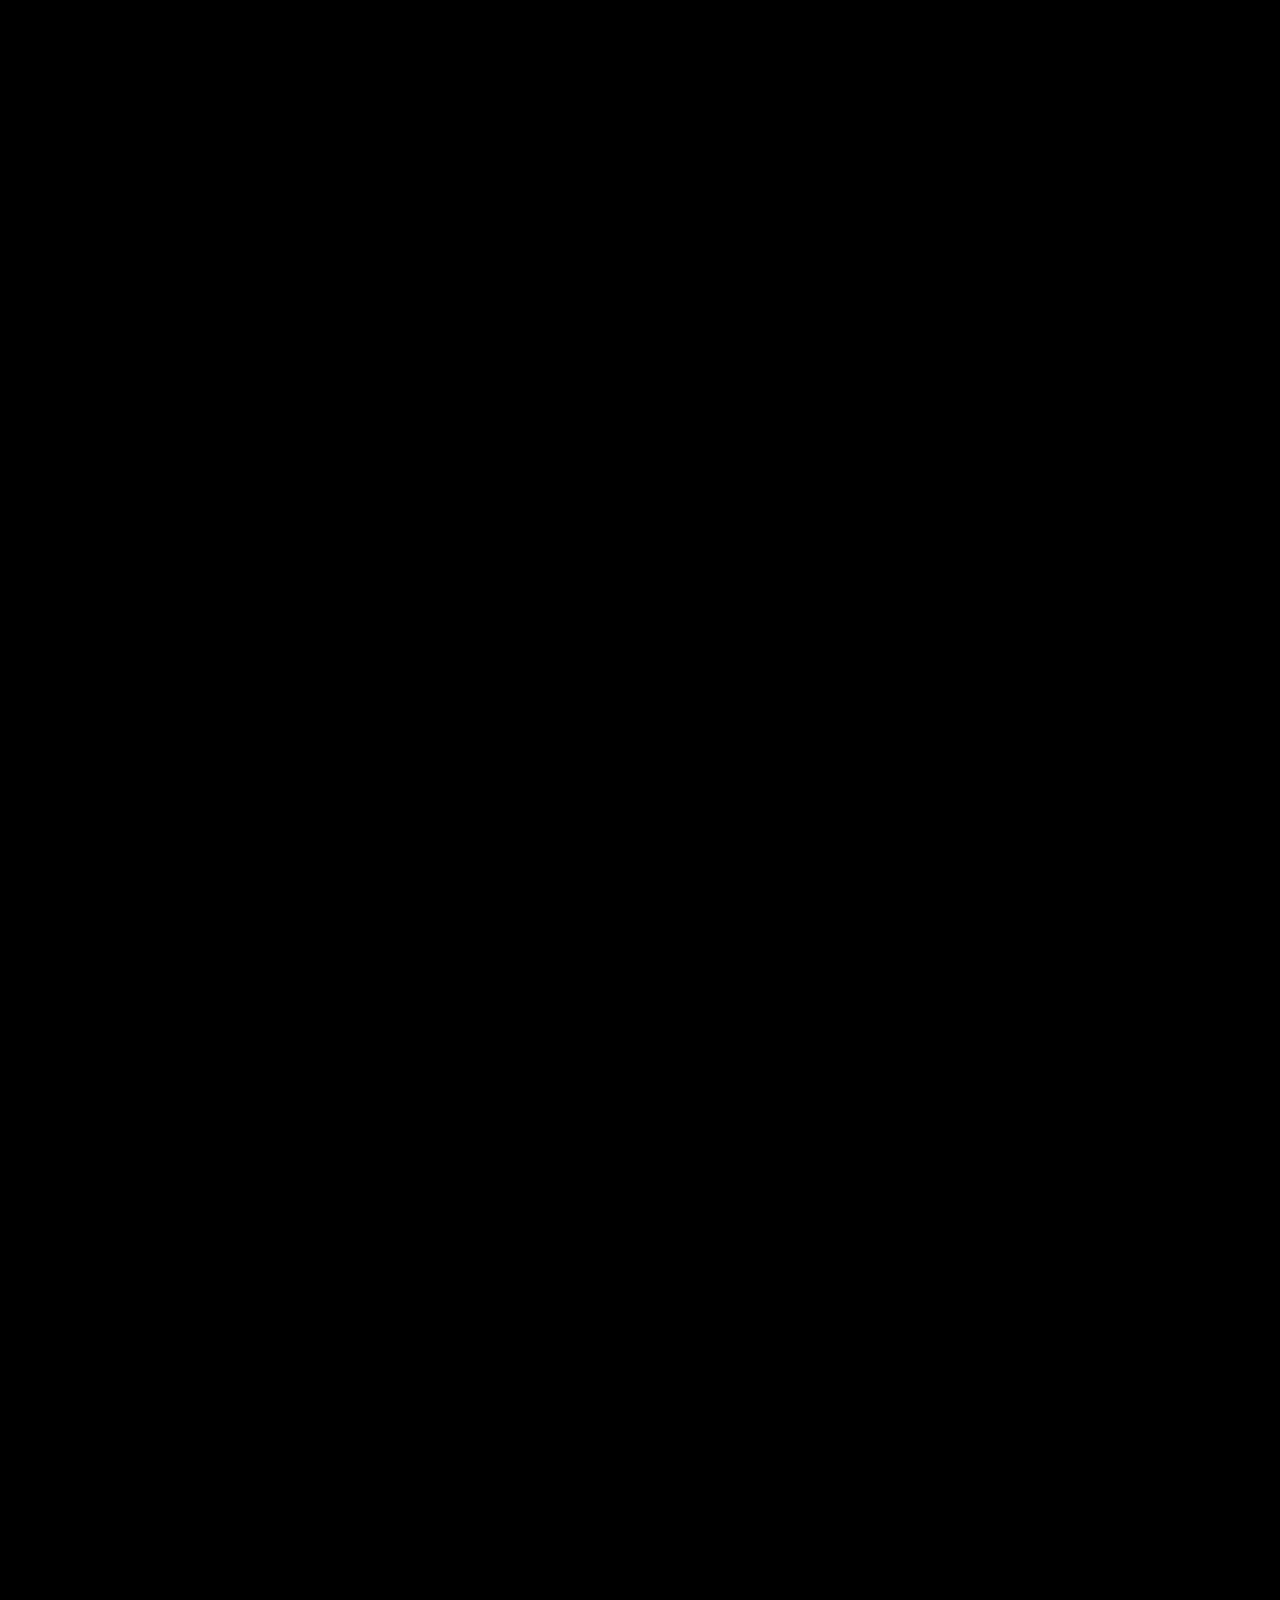
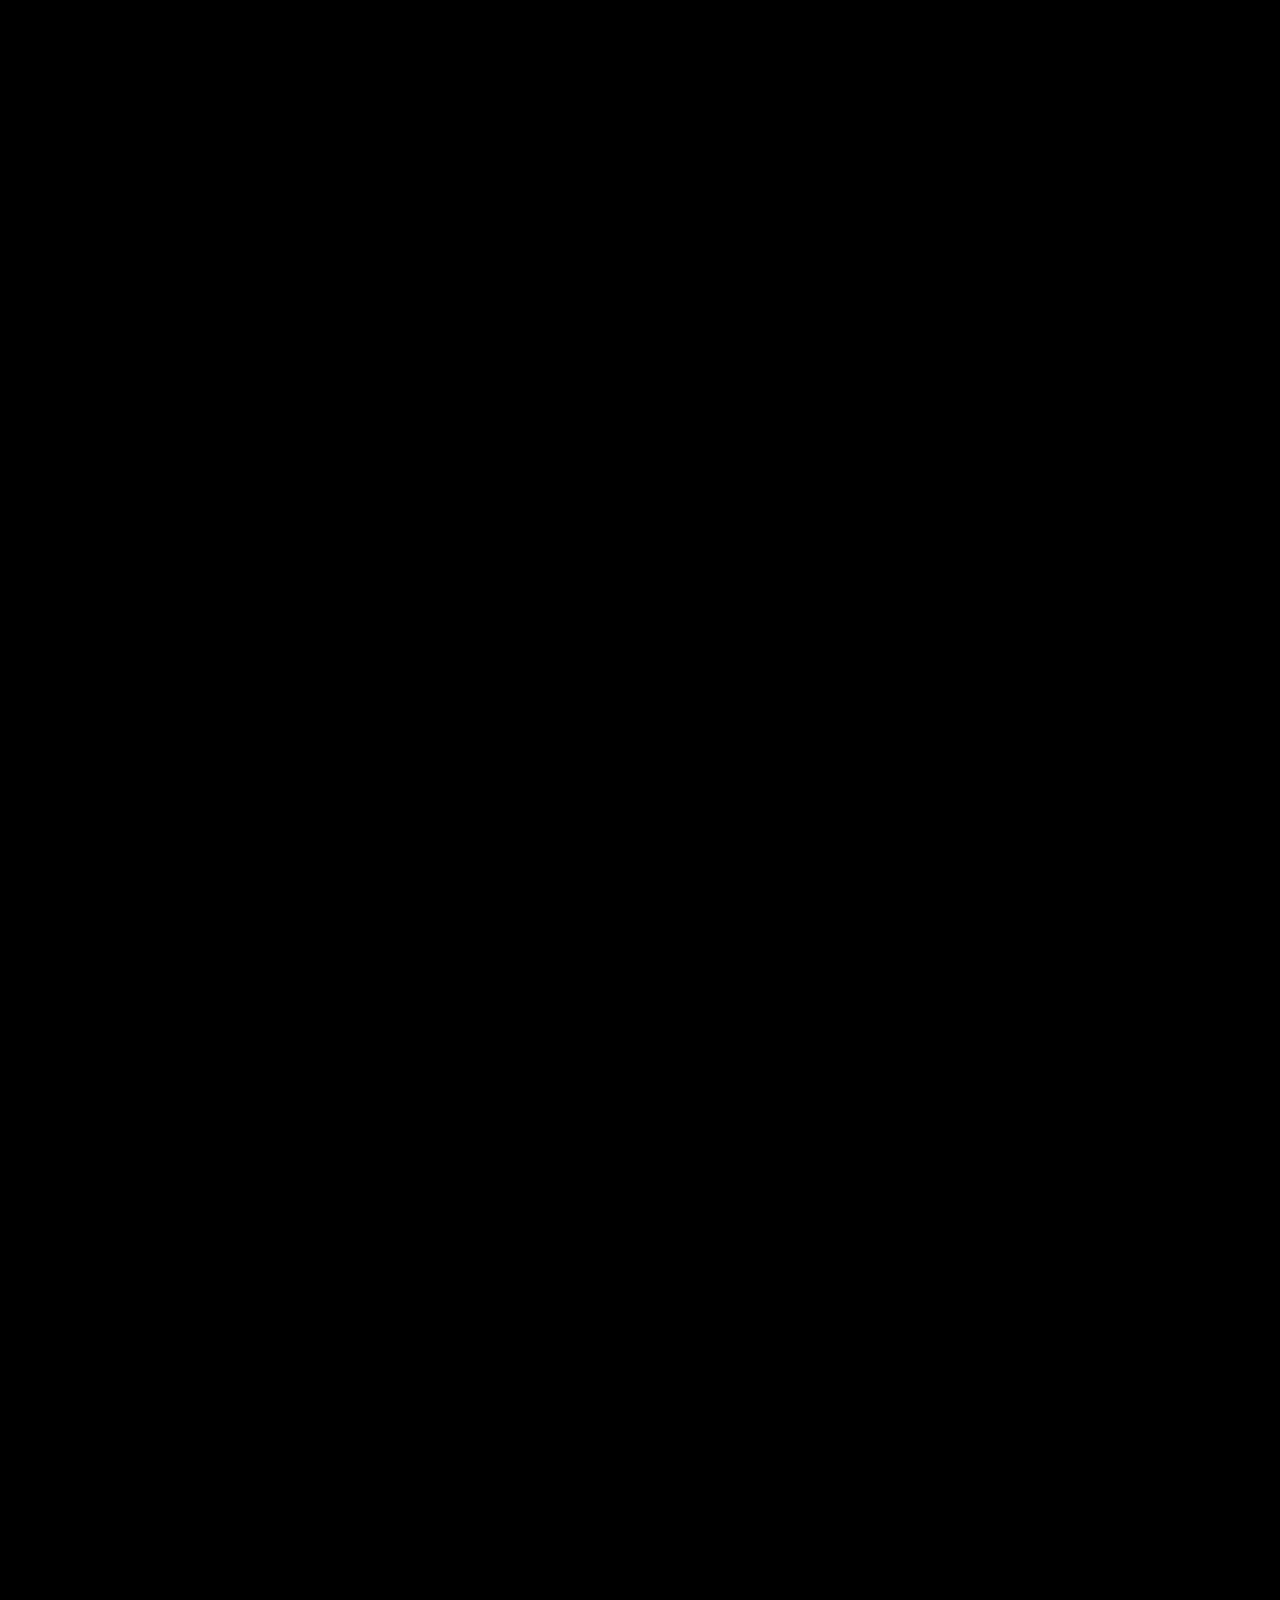
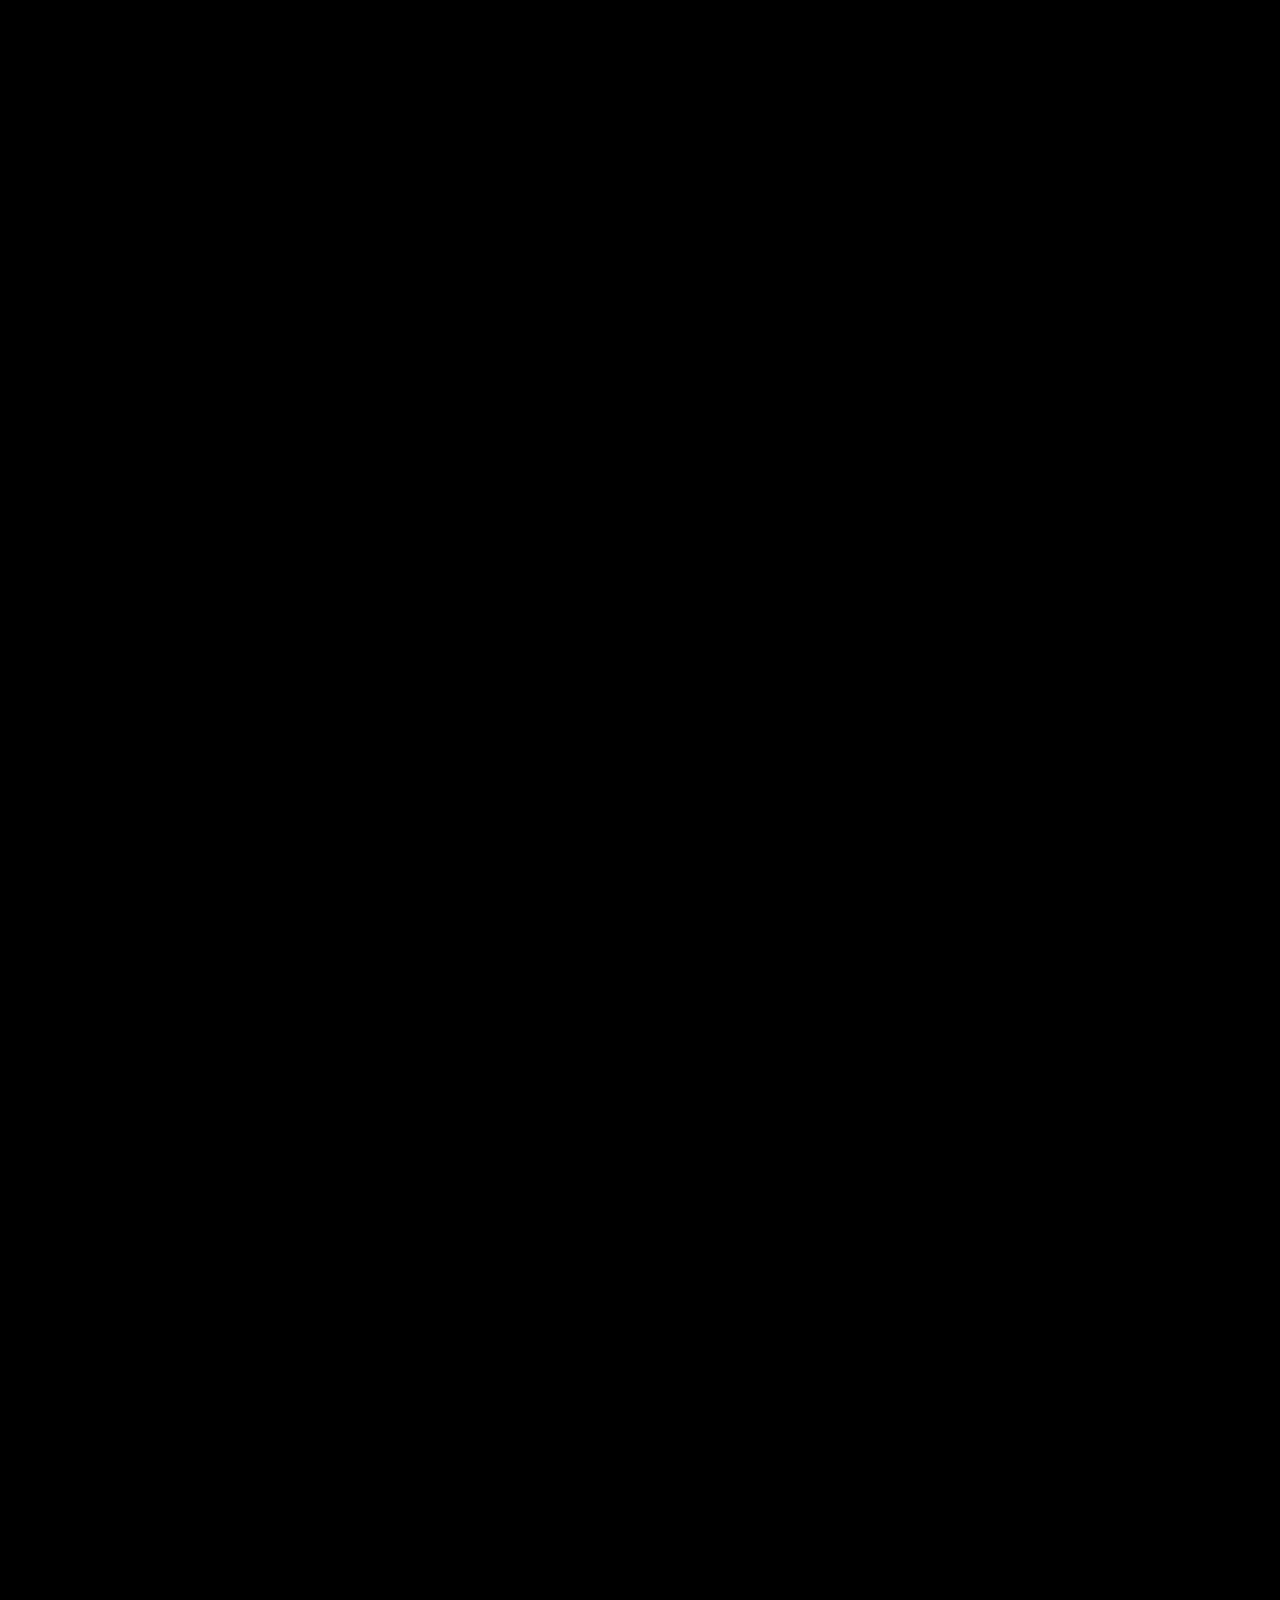
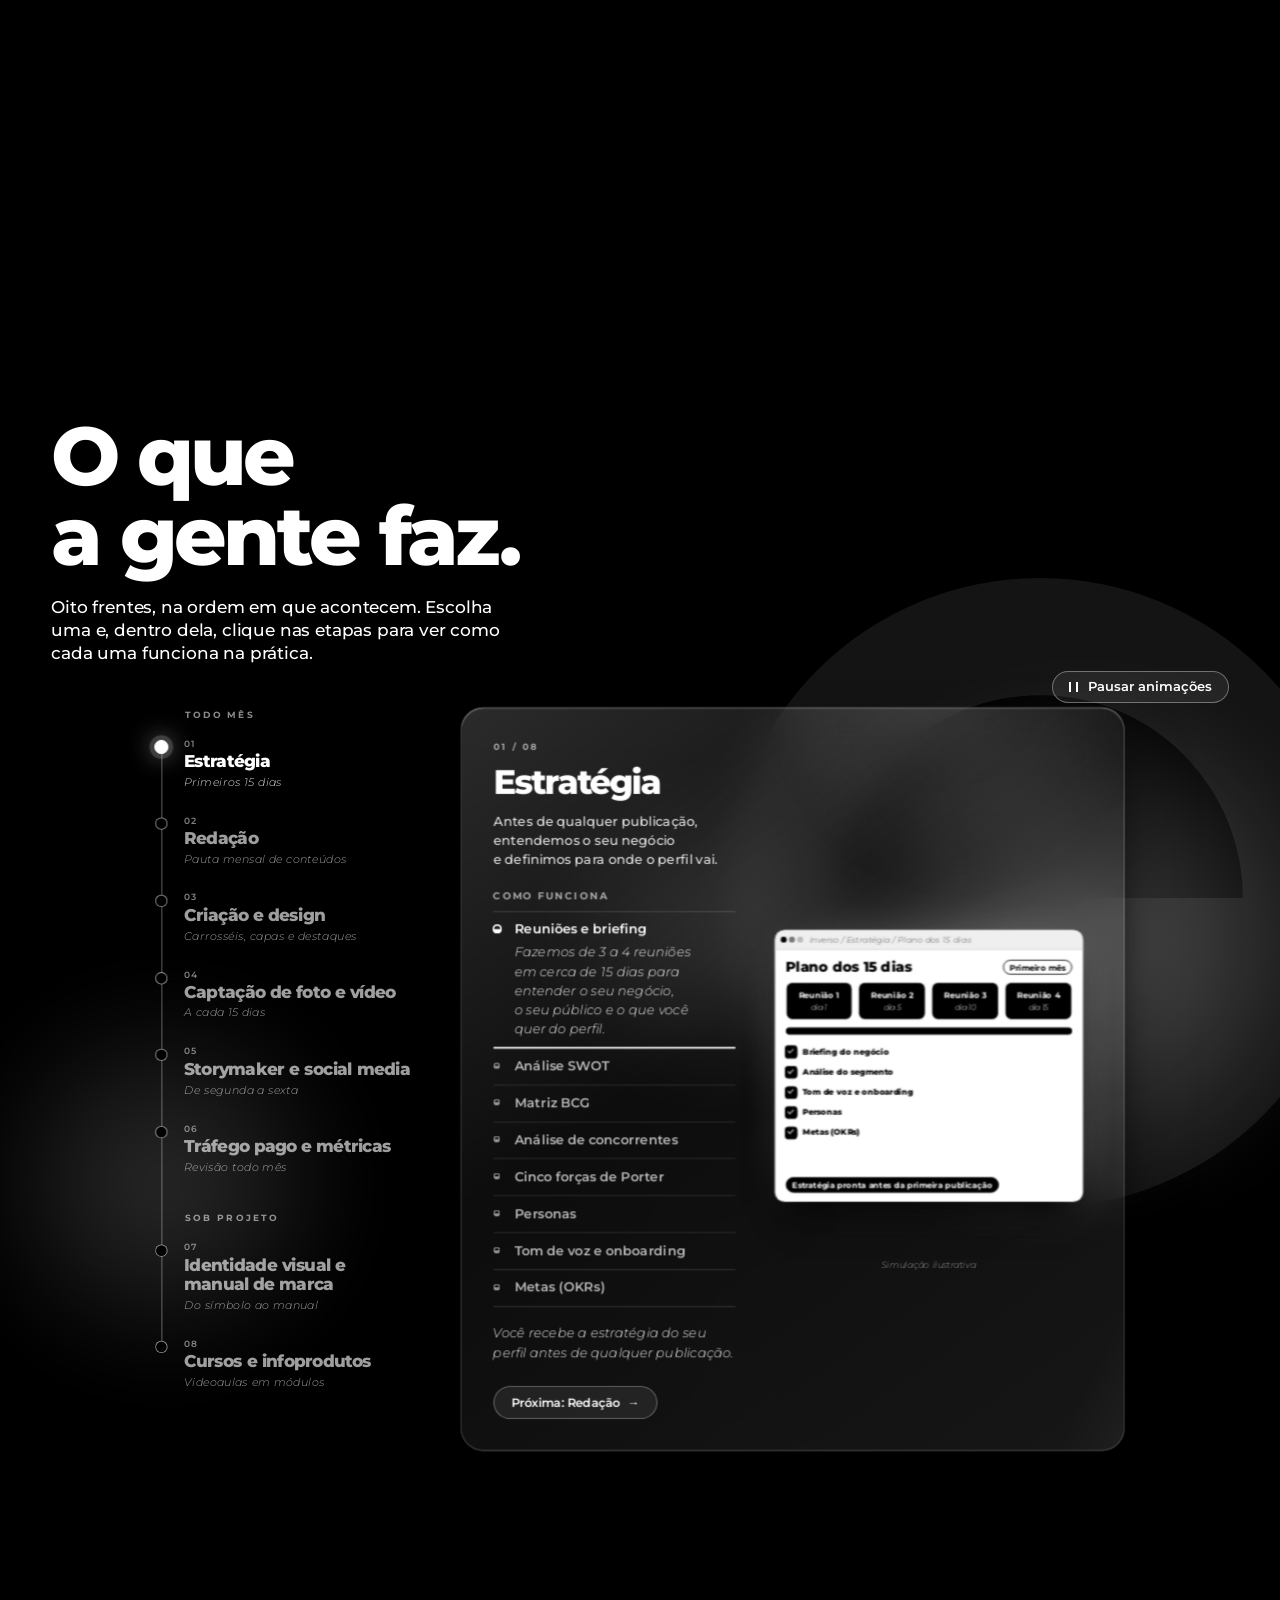
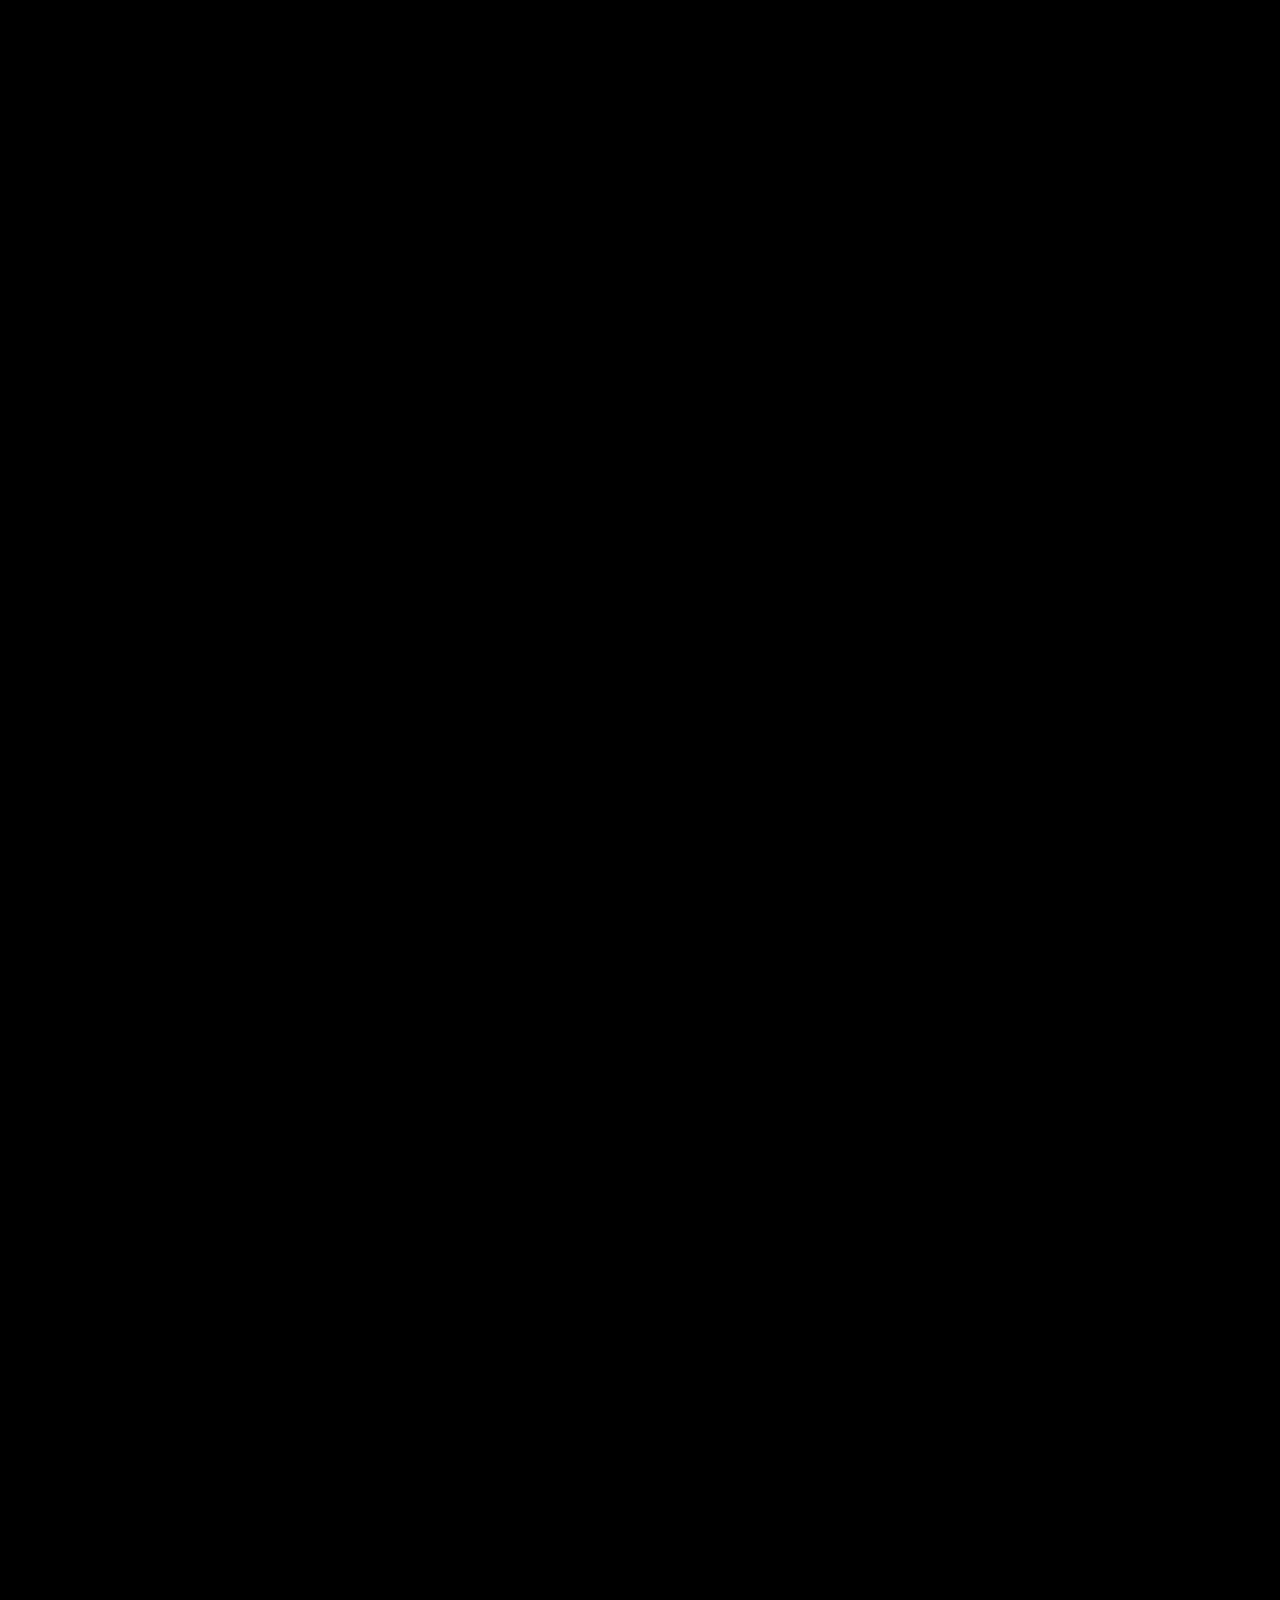
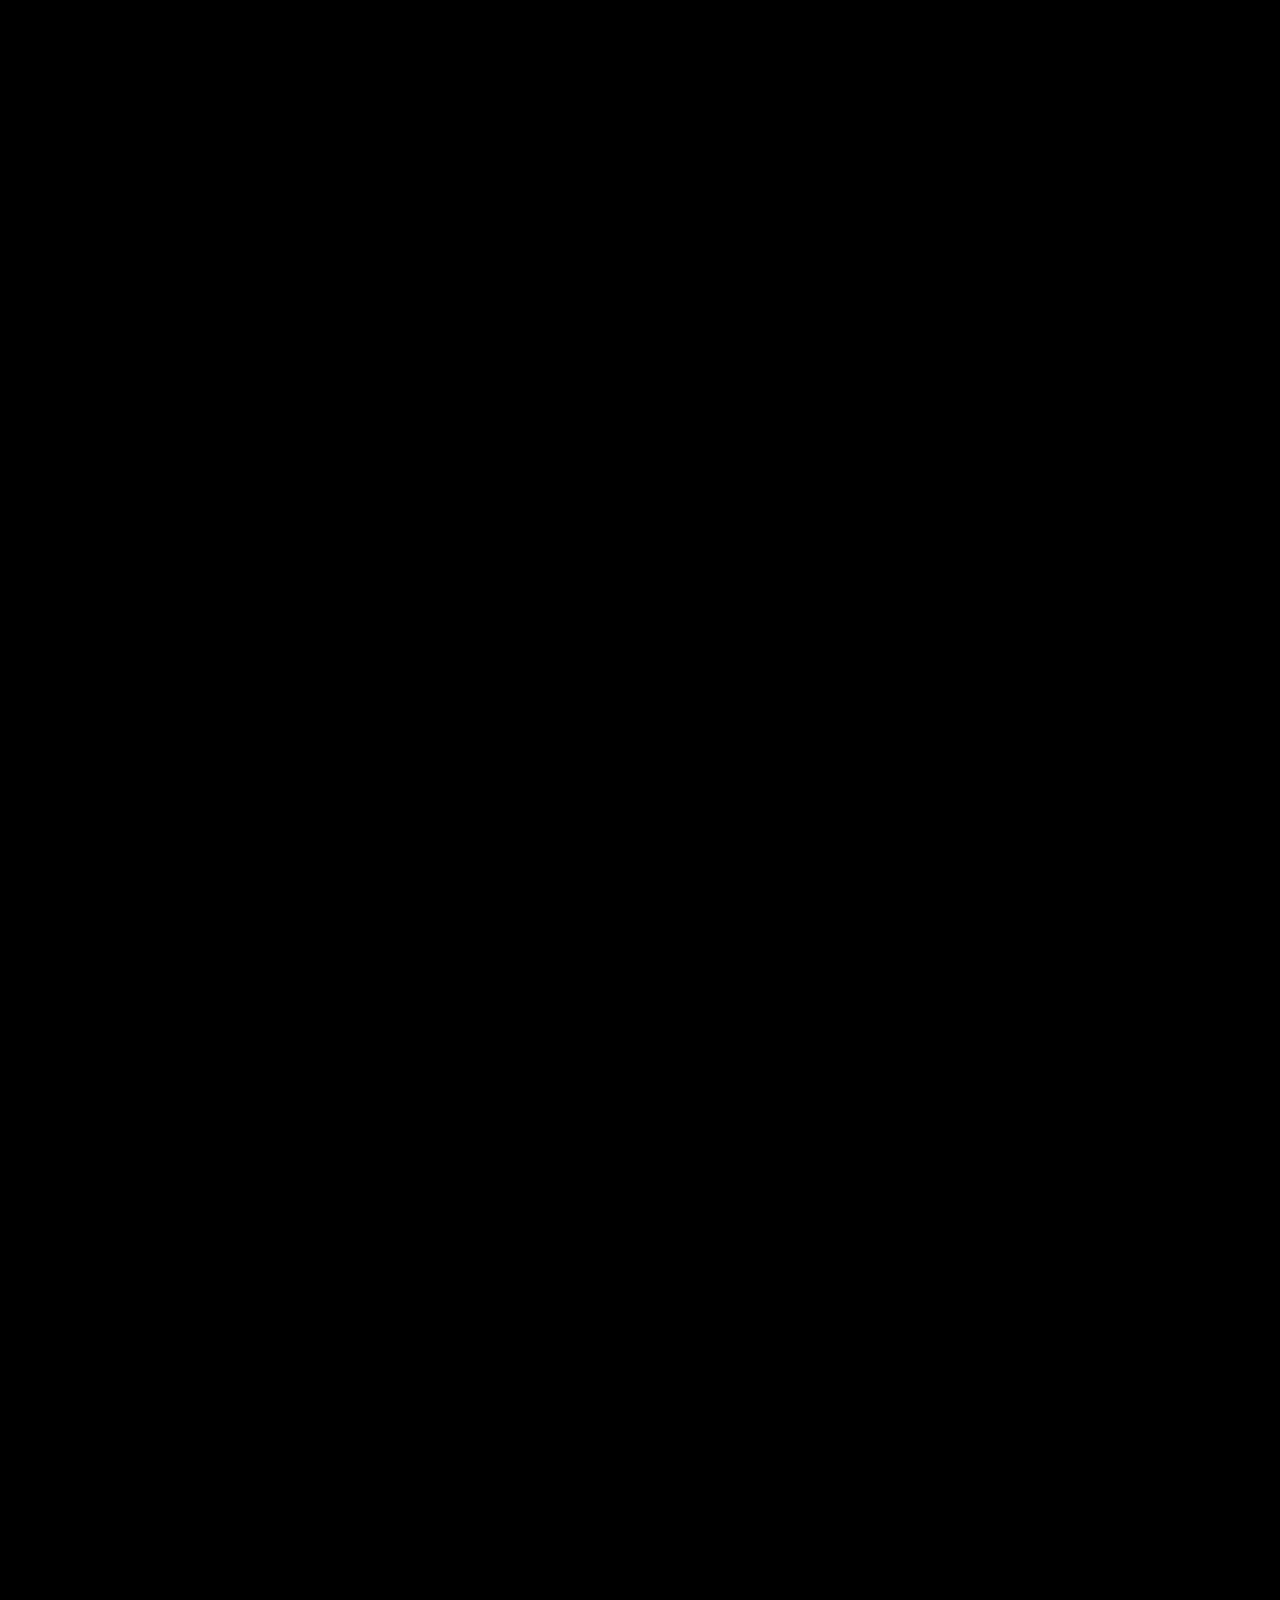
==== commit d5616ba6: "Liga Substack e LinkedIn: bolinhas no header/rodape, secao Escritos e artigos do Substack no blog Co" ====
--- a/index.html
+++ b/index.html
@@ -39,7 +39,7 @@
     <a href="/blog/">Blog</a>
     <a href="#contato">Contato</a>
   </nav>
-  <div class="dots dots--bar"><a class="dot" href="https://www.behance.net/inversocontato" target="_blank" rel="noopener me" aria-label="Behance da Inverso (abre em outra aba)" title="Behance"><span class="dot__t" aria-hidden="true">Bē</span></a></div>
+  <div class="dots dots--bar"><a class="dot" href="https://www.behance.net/inversocontato" target="_blank" rel="noopener me" aria-label="Behance da Inverso (abre em outra aba)" title="Behance"><span class="dot__t" aria-hidden="true">Bē</span></a><a class="dot" href="https://inversomkt.substack.com" target="_blank" rel="noopener me" aria-label="Substack da Inverso (abre em outra aba)" title="Substack"><svg viewBox="0 0 24 24" aria-hidden="true"><path d="M5 4h14v2.2H5zM5 8.2h14v2.2H5zM5 12.4h14V21l-7-4-7 4z"/></svg></a><a class="dot" href="https://www.linkedin.com/company/inverso-marketing" target="_blank" rel="noopener me" aria-label="LinkedIn da Inverso (abre em outra aba)" title="LinkedIn"><svg viewBox="0 0 24 24" aria-hidden="true"><path d="M4.6 9.2h3V19h-3zM6.1 4.6a1.75 1.75 0 110 3.5 1.75 1.75 0 010-3.5zM10 9.2h2.9v1.35c.5-.95 1.65-1.6 3.1-1.6 3 0 3.7 1.95 3.7 4.5V19h-3v-5c0-1.2 0-2.55-1.65-2.55S13 12.8 13 14v5h-3z"/></svg></a></div>
   <a class="btn" href="#contato">Falar com a gente</a>
 </header>
 
@@ -699,7 +699,7 @@
 
 <footer class="foot">
   <a class="foot__ig" href="https://www.instagram.com/inverso.mkt/" target="_blank" rel="noopener">@inverso.mkt</a>
-  <div class="dots dots--foot"><a class="dot" href="https://www.behance.net/inversocontato" target="_blank" rel="noopener me" aria-label="Behance da Inverso (abre em outra aba)" title="Behance"><span class="dot__t" aria-hidden="true">Bē</span></a></div>
+  <div class="dots dots--foot"><a class="dot" href="https://www.behance.net/inversocontato" target="_blank" rel="noopener me" aria-label="Behance da Inverso (abre em outra aba)" title="Behance"><span class="dot__t" aria-hidden="true">Bē</span></a><a class="dot" href="https://inversomkt.substack.com" target="_blank" rel="noopener me" aria-label="Substack da Inverso (abre em outra aba)" title="Substack"><svg viewBox="0 0 24 24" aria-hidden="true"><path d="M5 4h14v2.2H5zM5 8.2h14v2.2H5zM5 12.4h14V21l-7-4-7 4z"/></svg></a><a class="dot" href="https://www.linkedin.com/company/inverso-marketing" target="_blank" rel="noopener me" aria-label="LinkedIn da Inverso (abre em outra aba)" title="LinkedIn"><svg viewBox="0 0 24 24" aria-hidden="true"><path d="M4.6 9.2h3V19h-3zM6.1 4.6a1.75 1.75 0 110 3.5 1.75 1.75 0 010-3.5zM10 9.2h2.9v1.35c.5-.95 1.65-1.6 3.1-1.6 3 0 3.7 1.95 3.7 4.5V19h-3v-5c0-1.2 0-2.55-1.65-2.55S13 12.8 13 14v5h-3z"/></svg></a></div>
   <p class="foot__small"><a href="/portfolio/">Portfólio</a> · <a href="/depoimentos/">Depoimentos</a> · <a href="/privacidade/">Política de Privacidade</a> · © 2026 Inverso</p>
 </footer>
 
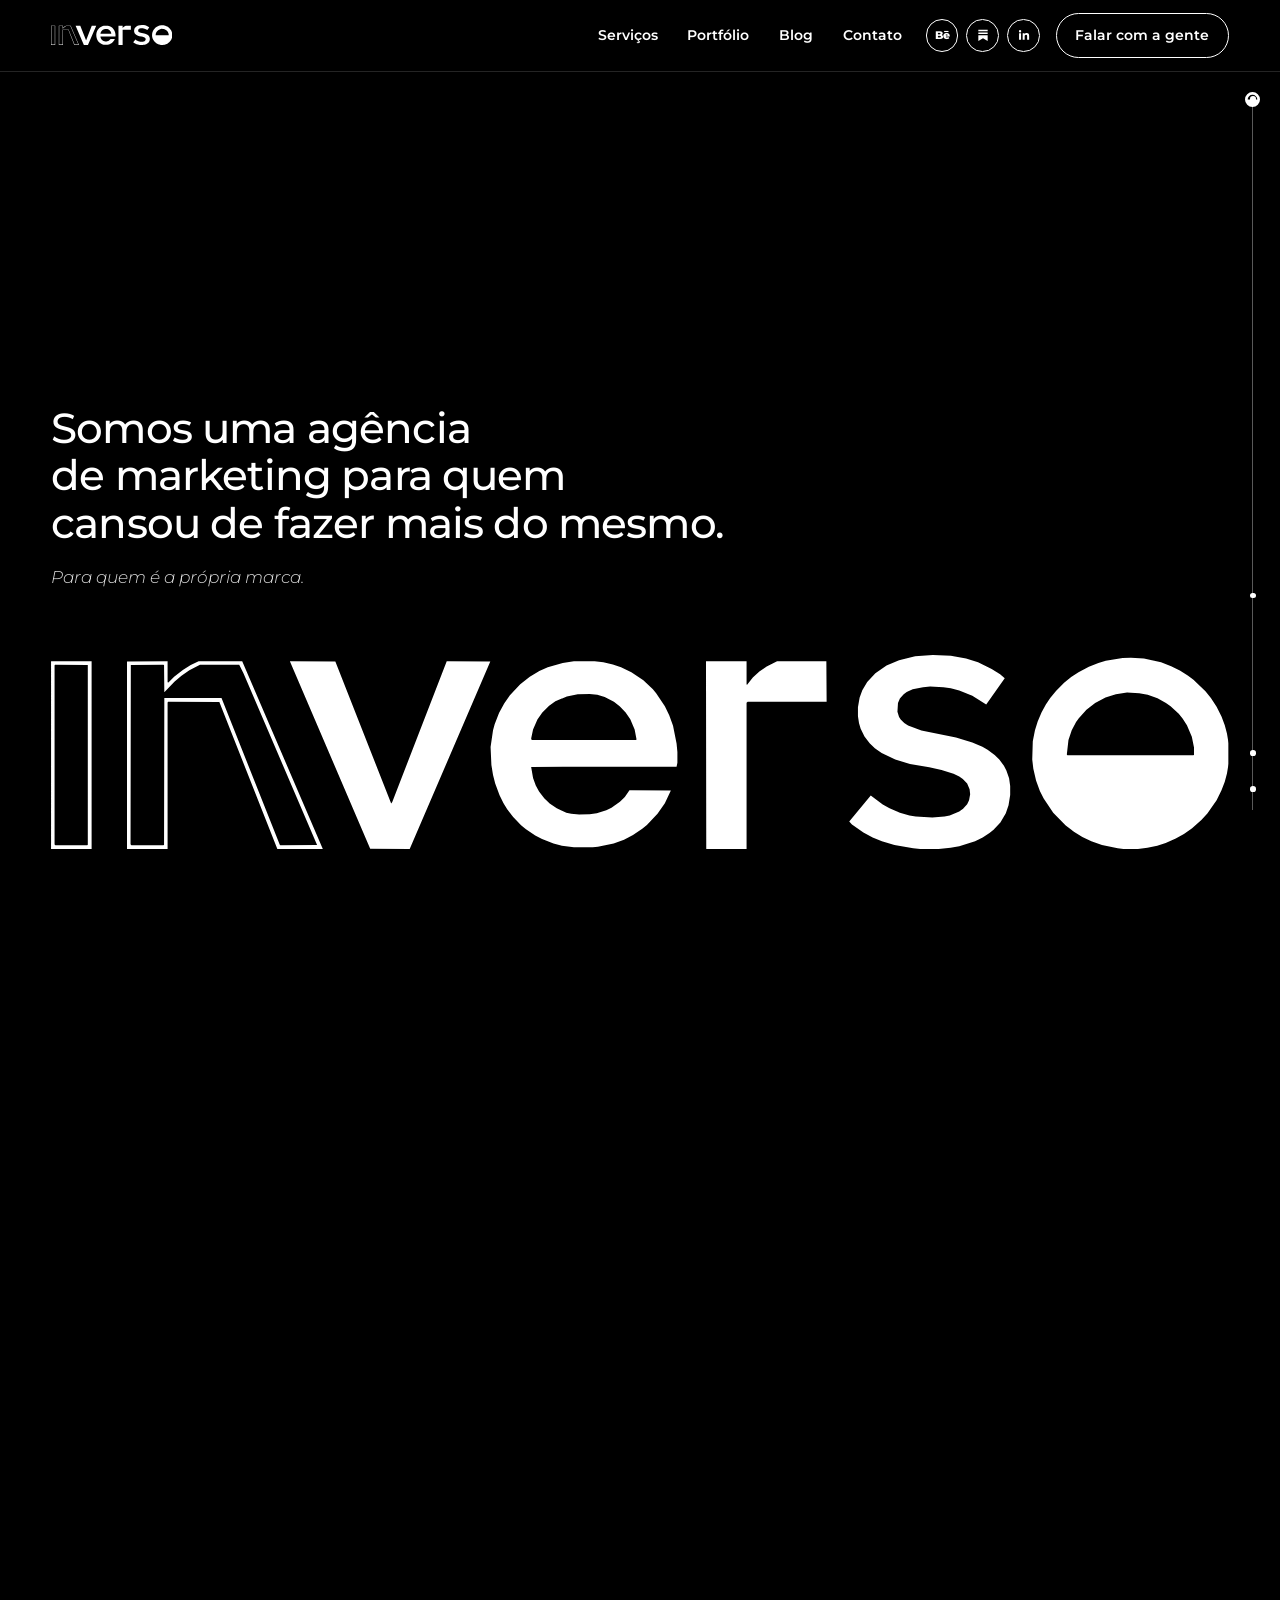
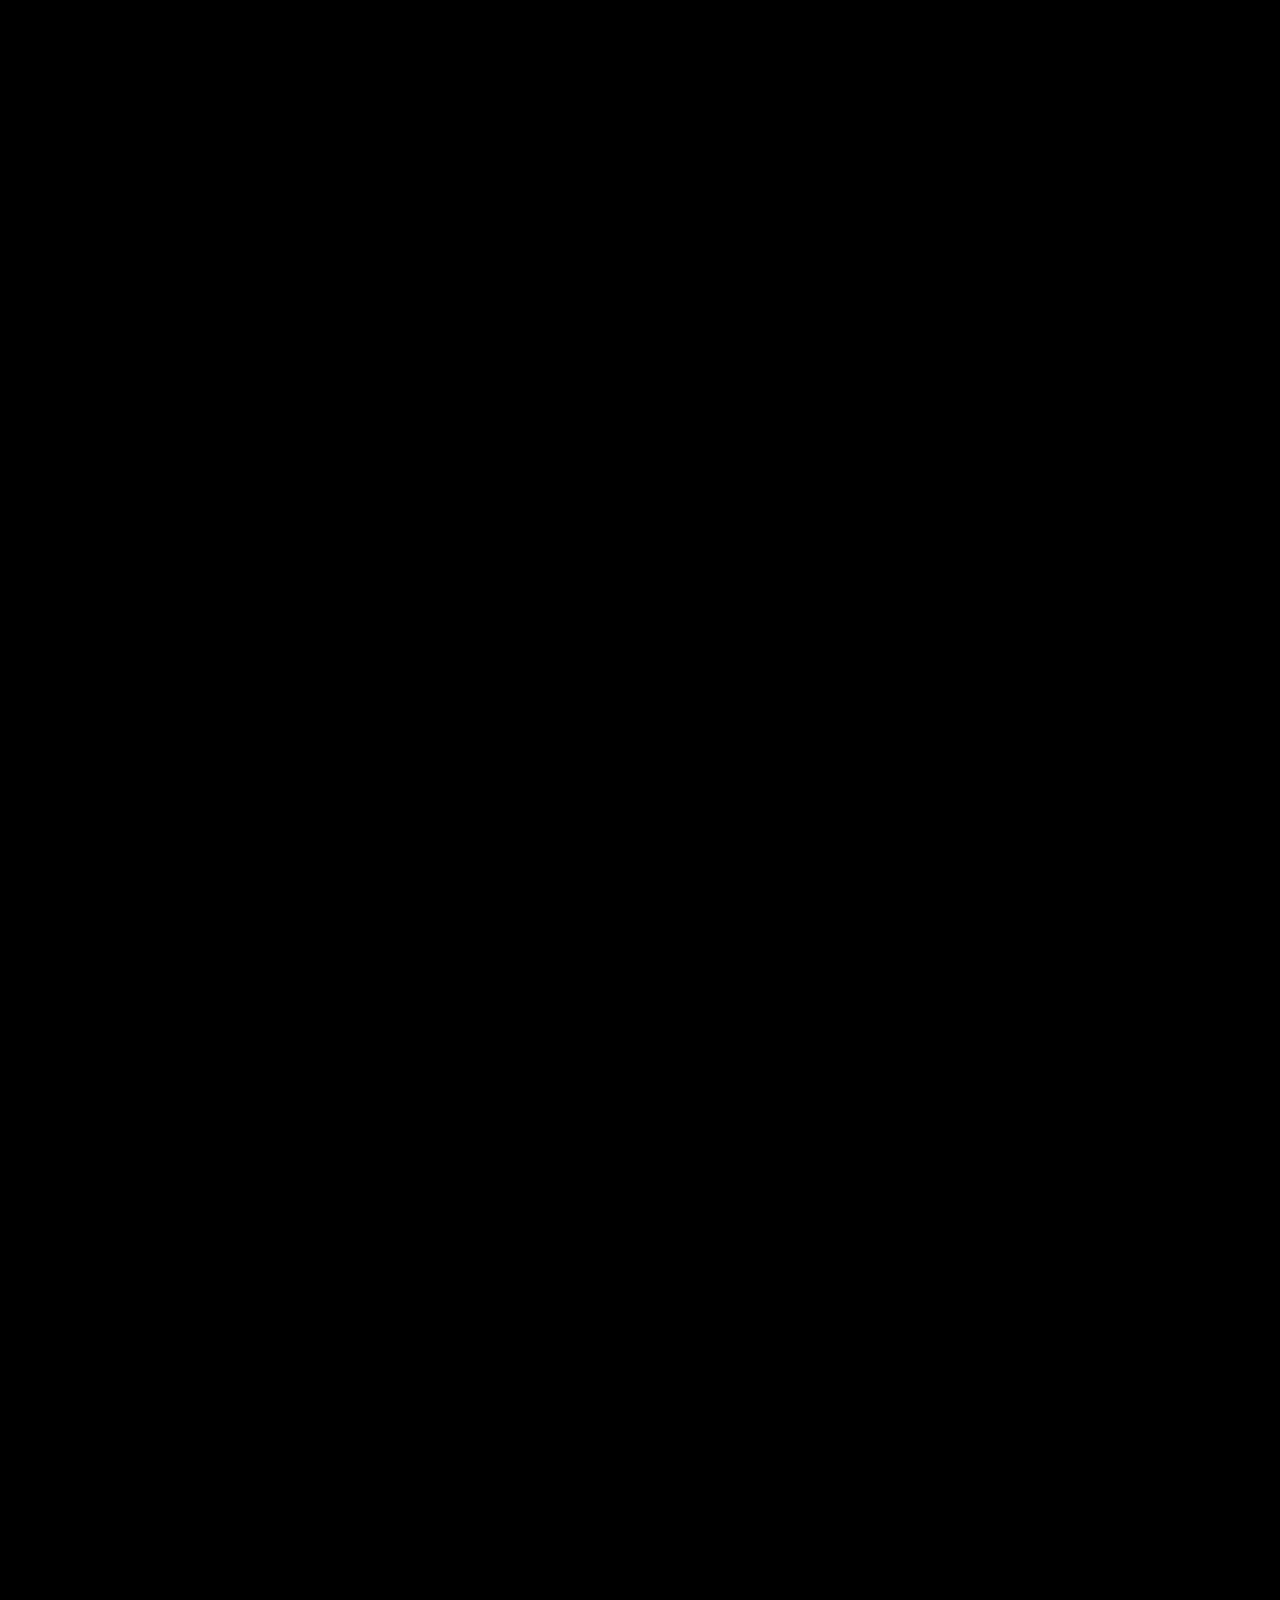
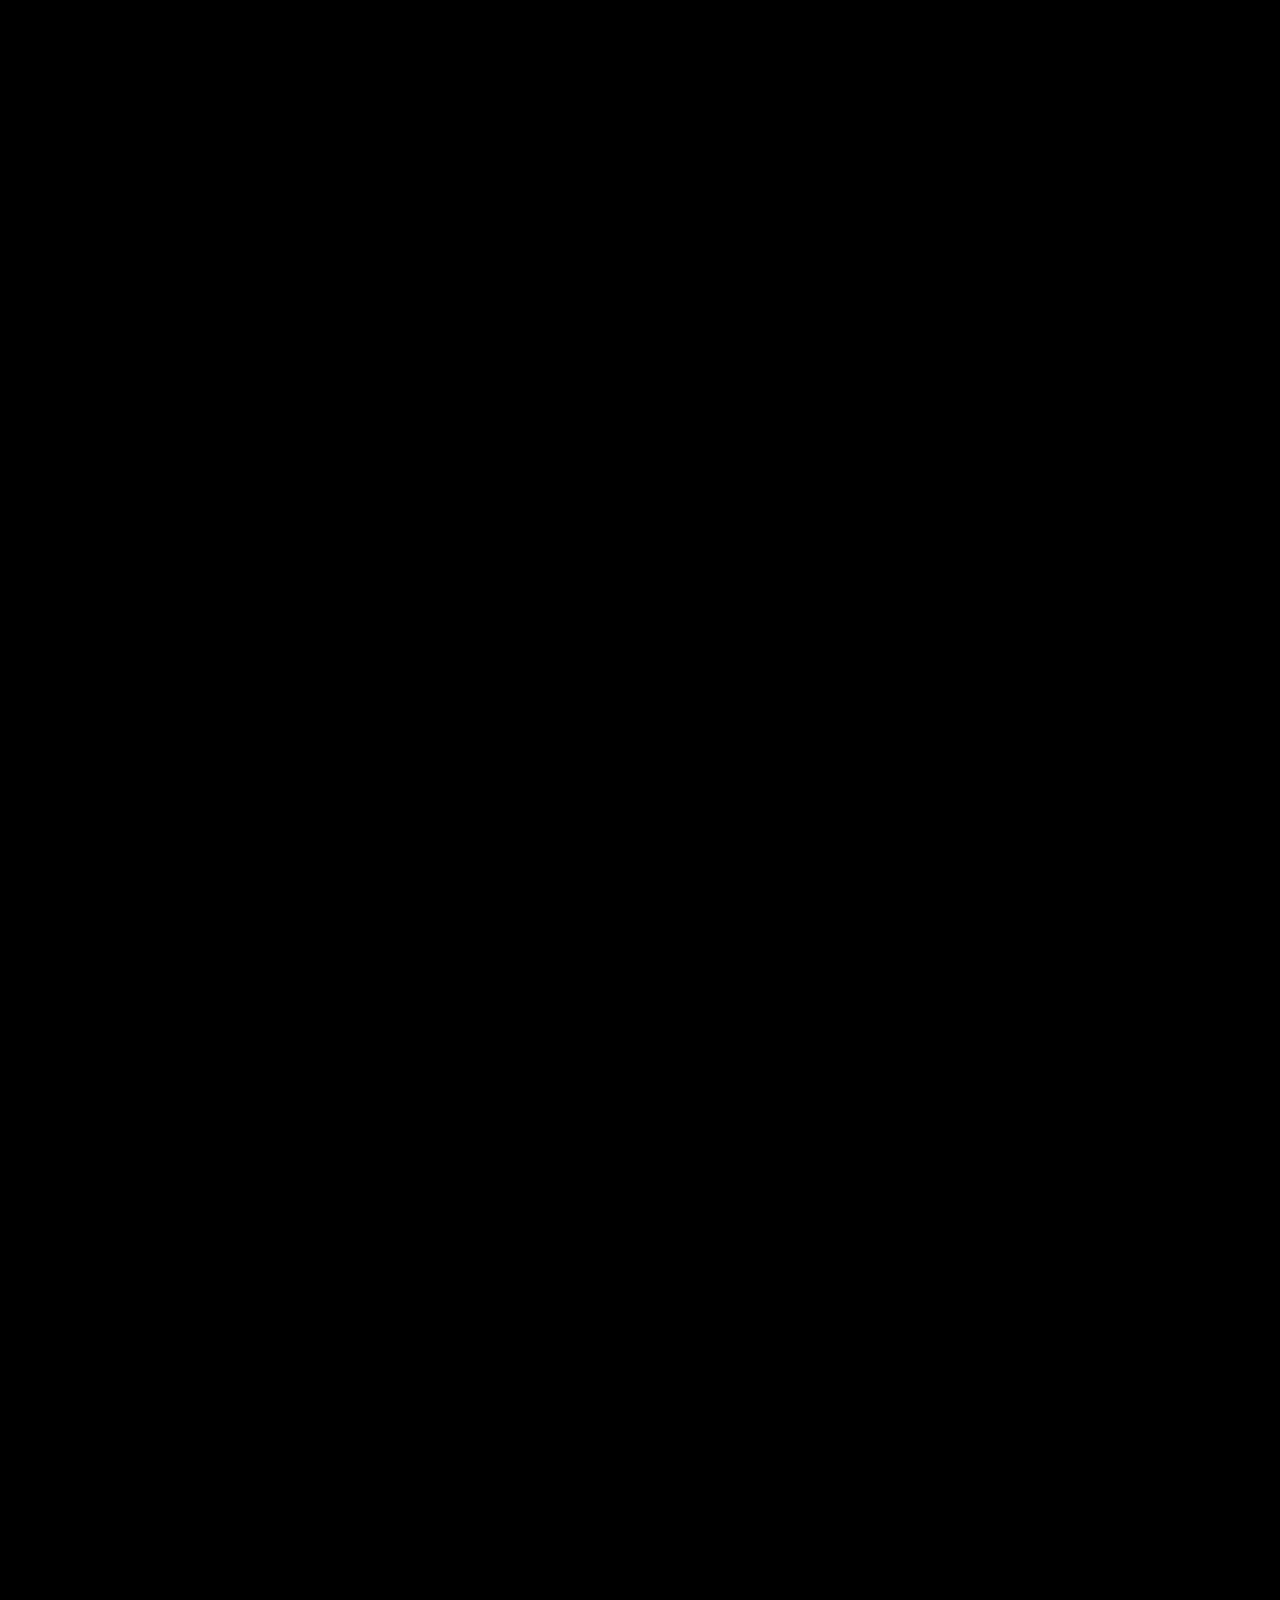
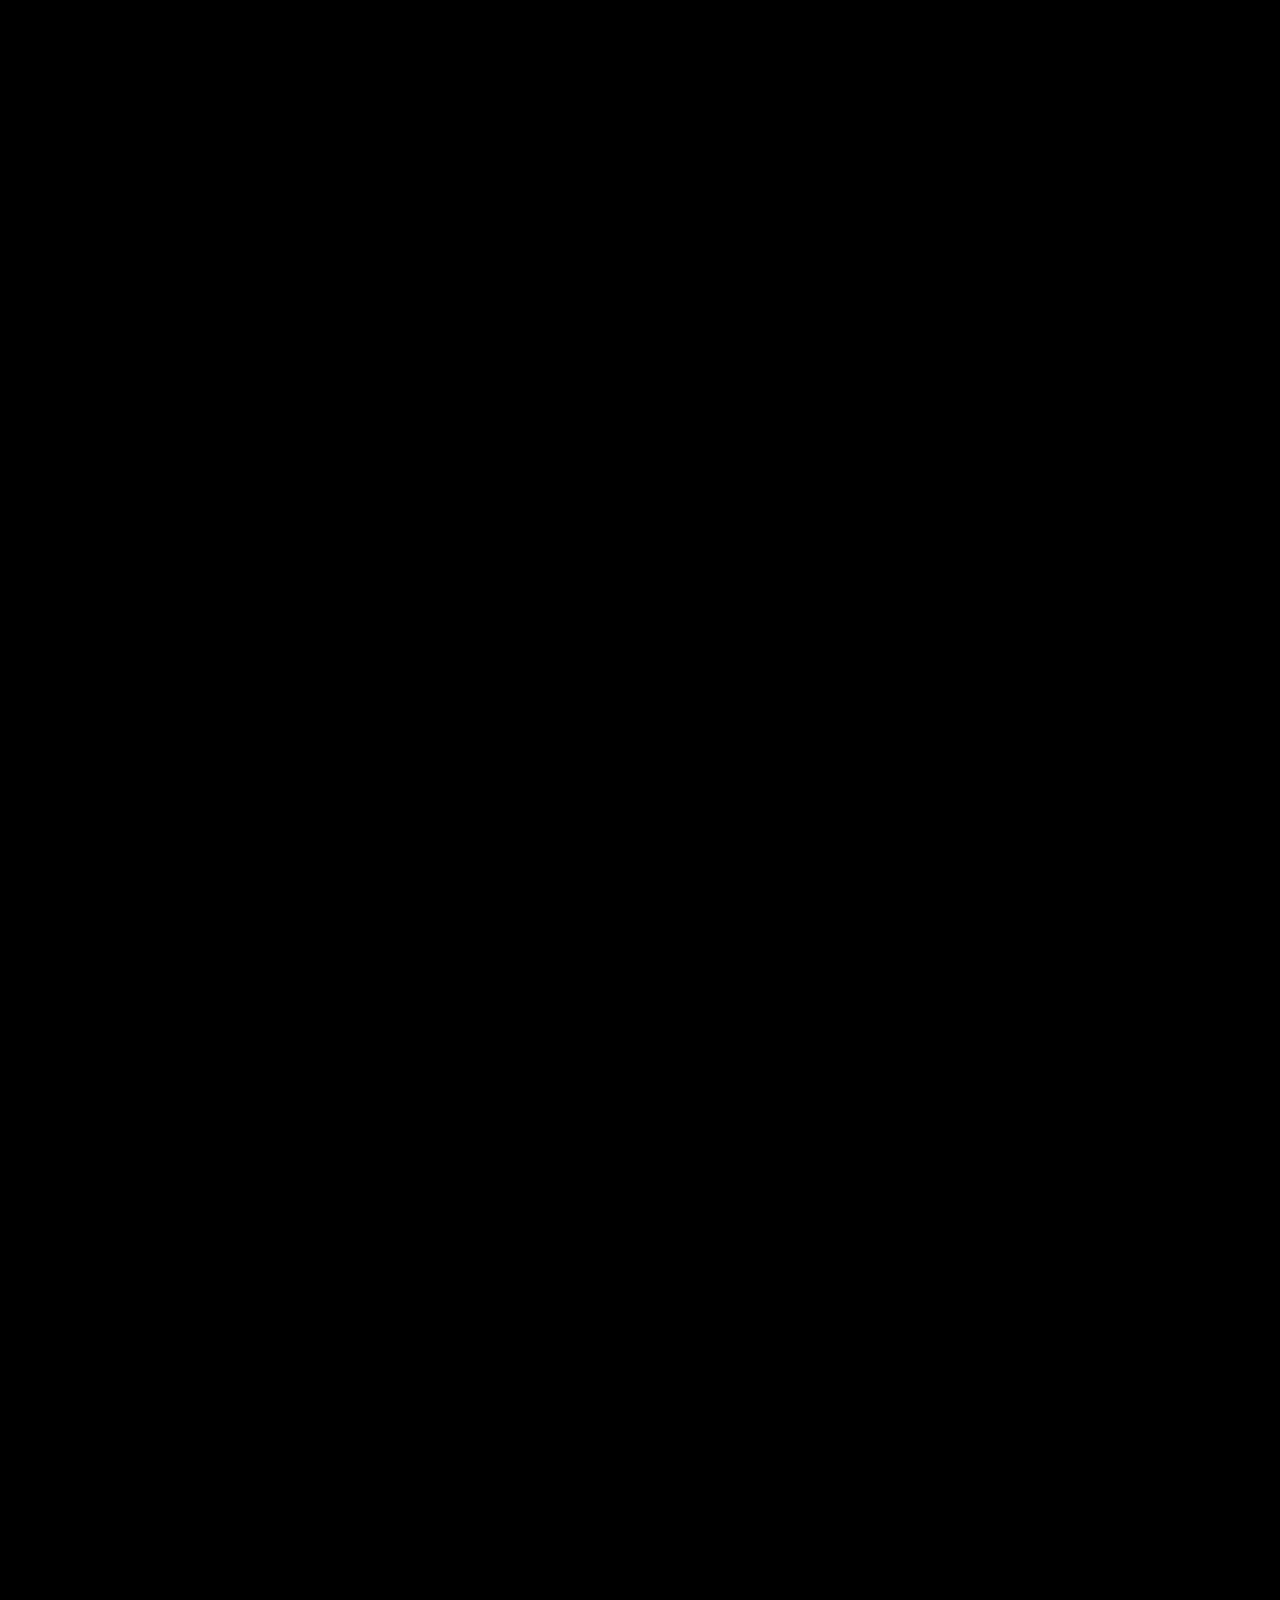
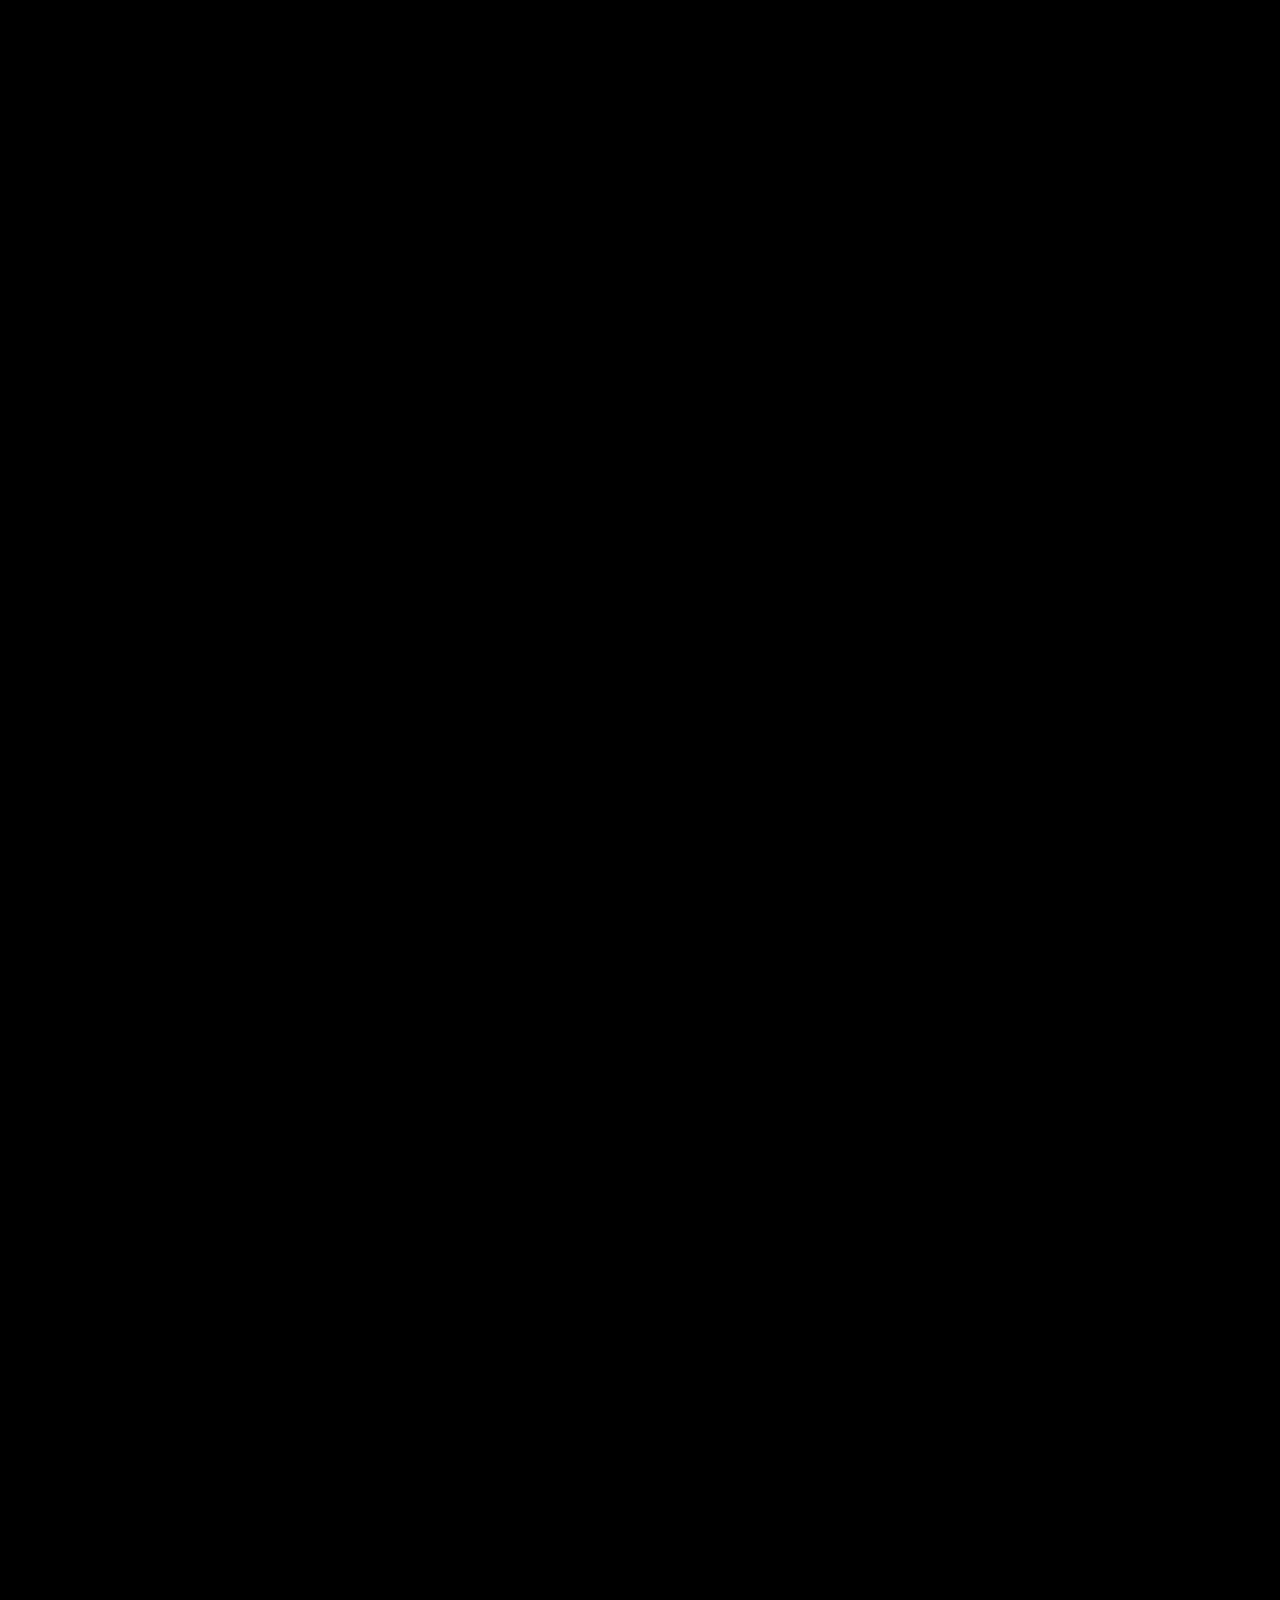
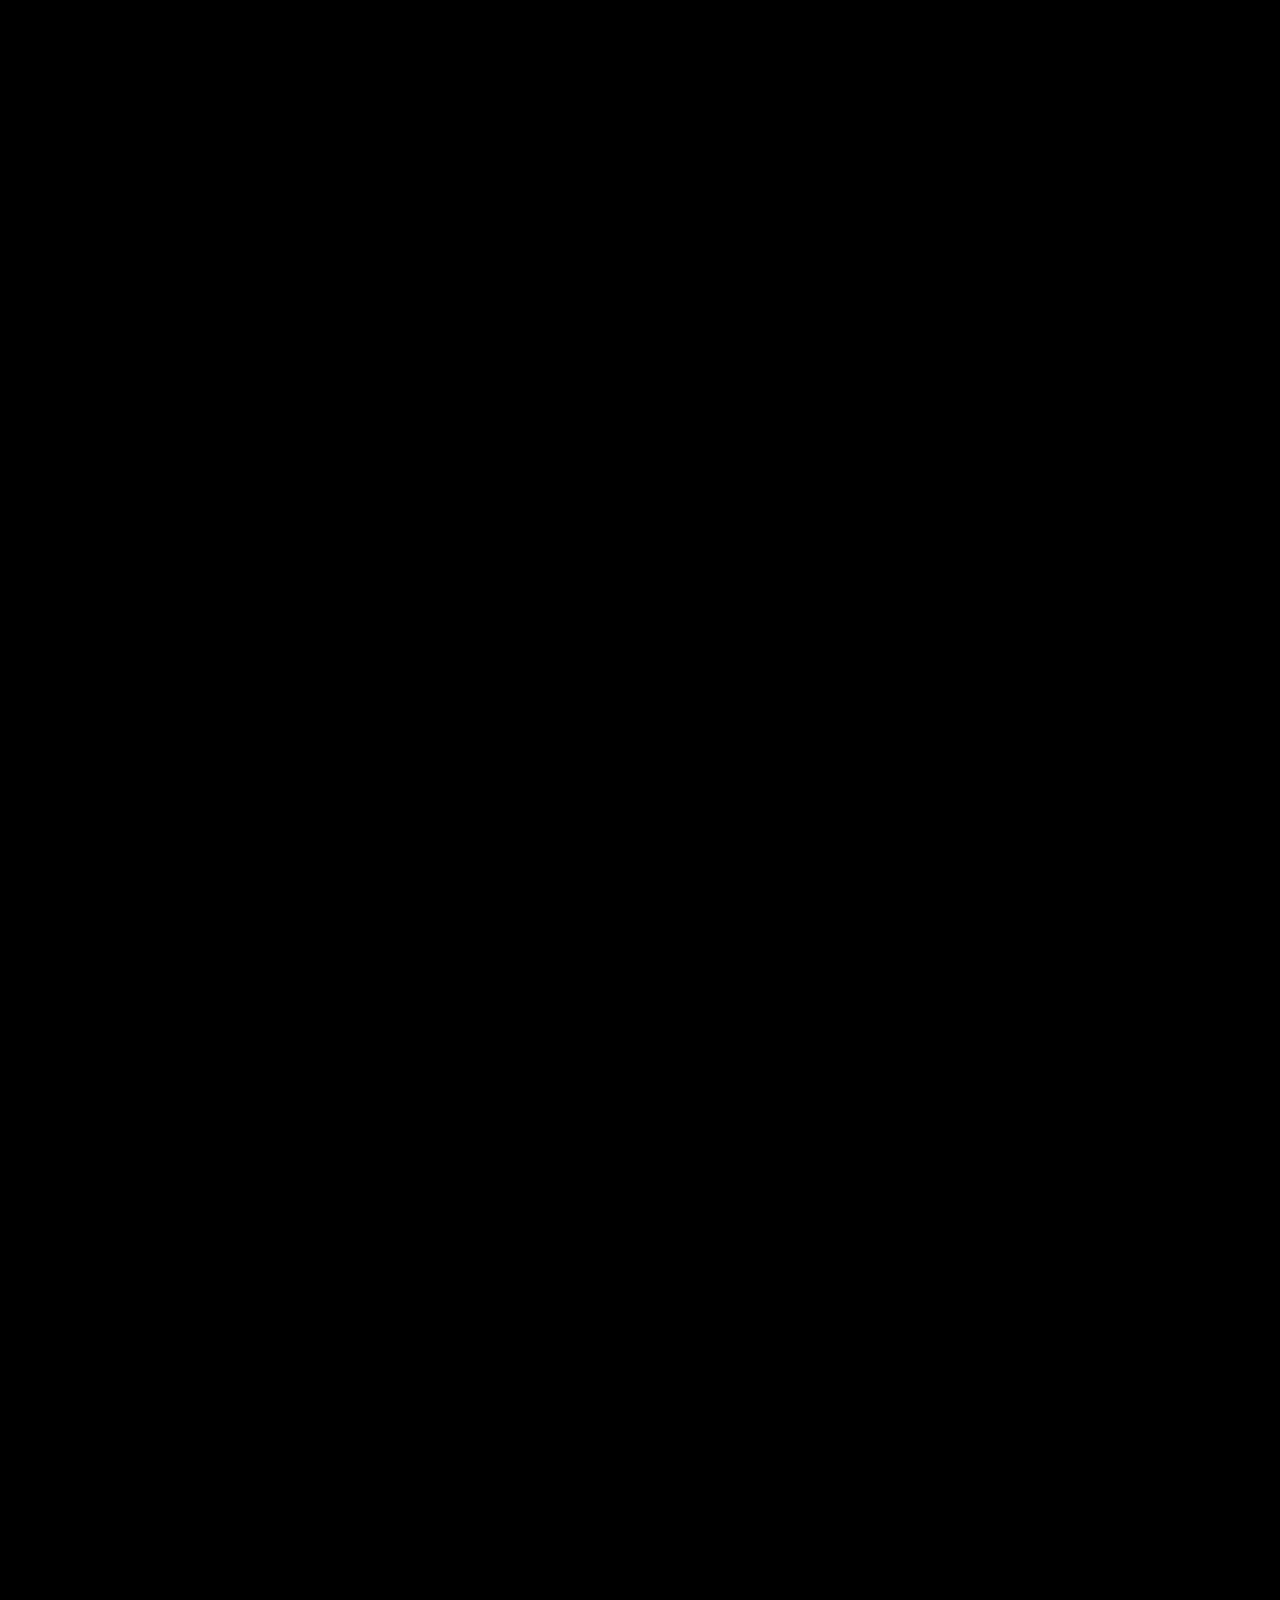
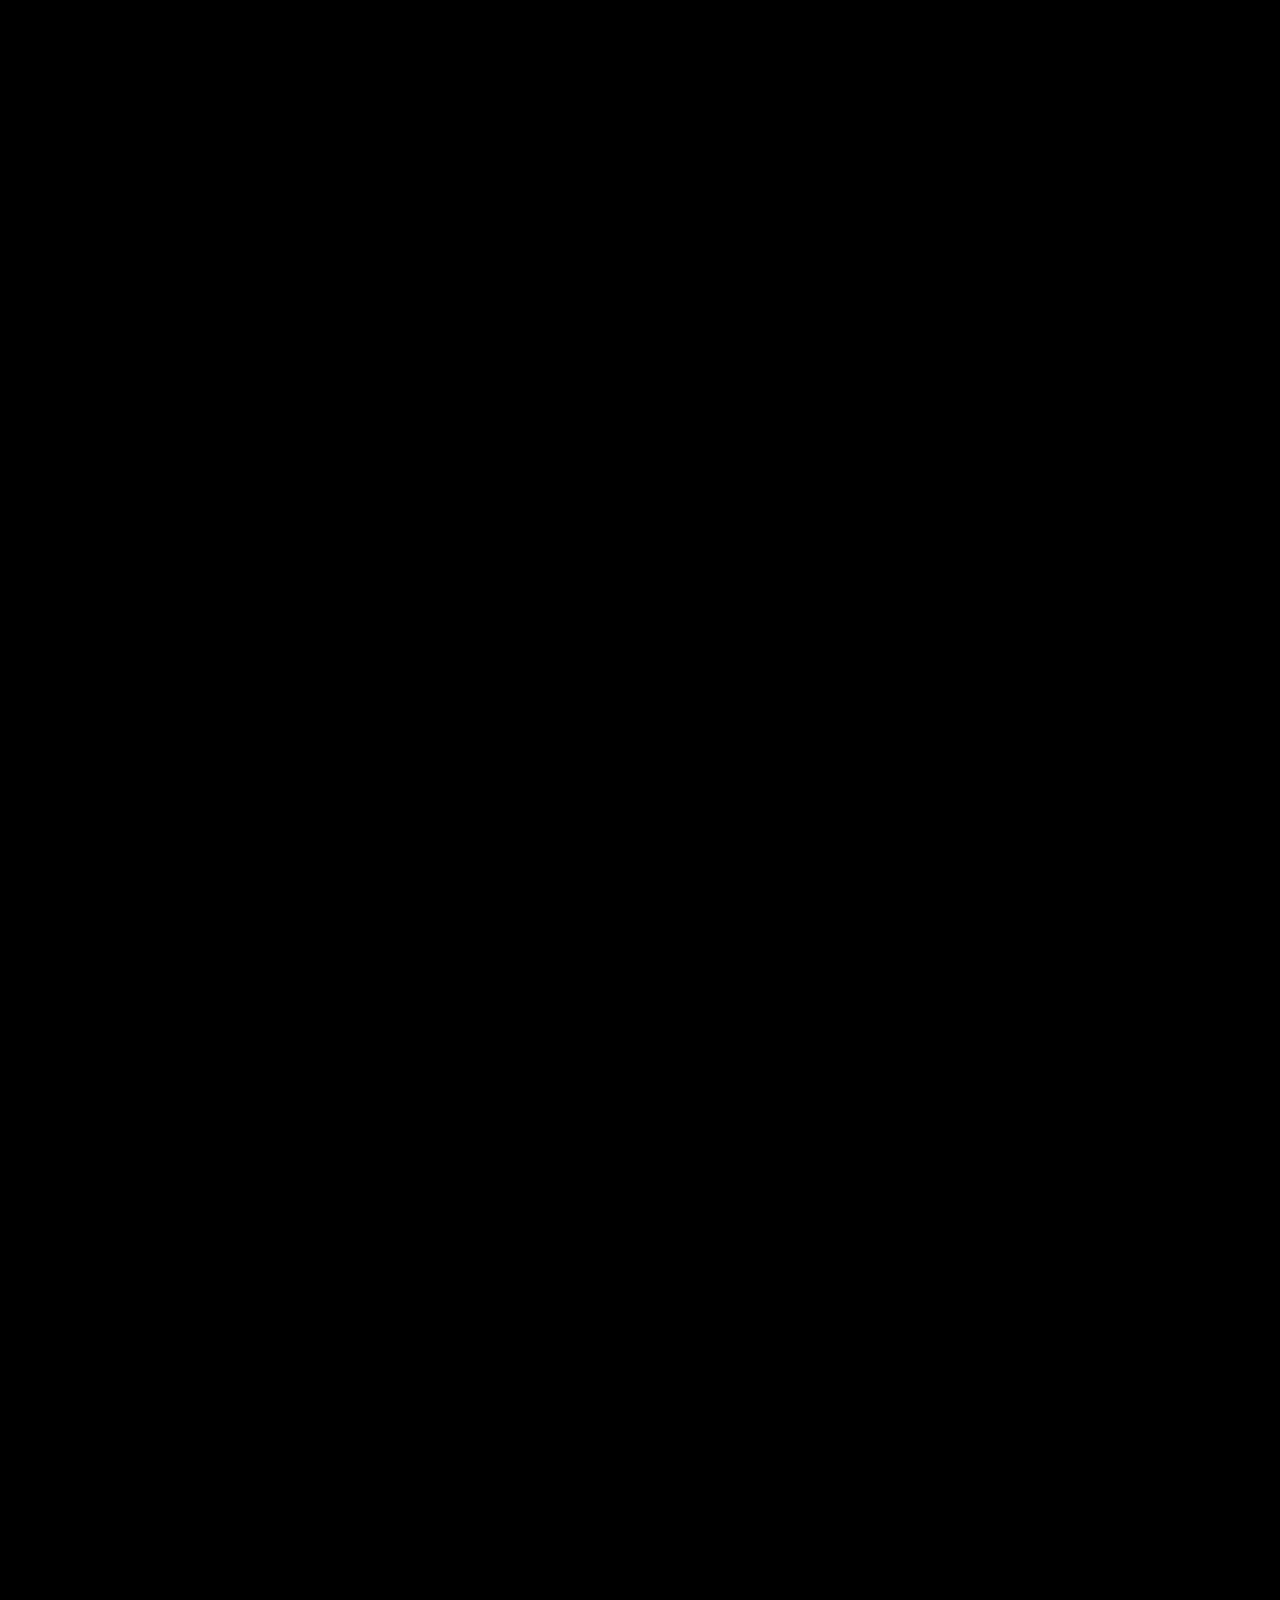
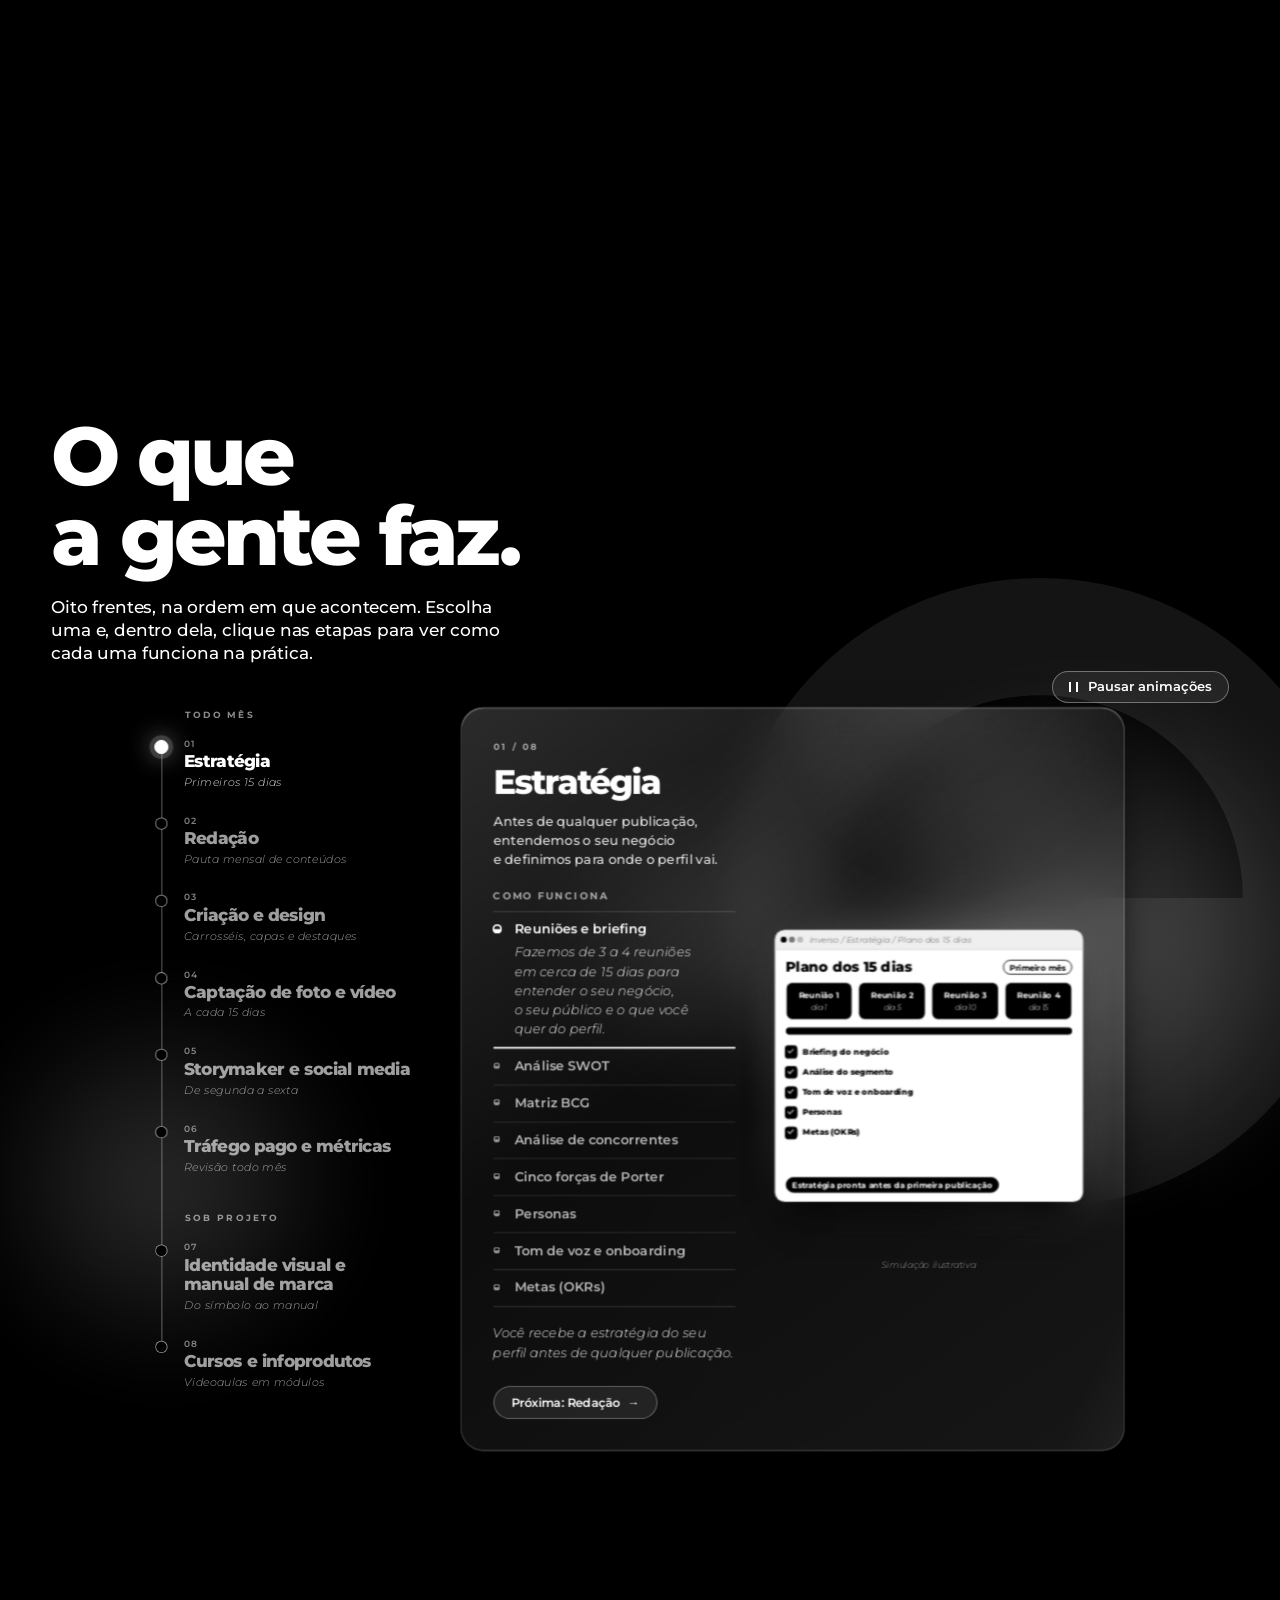
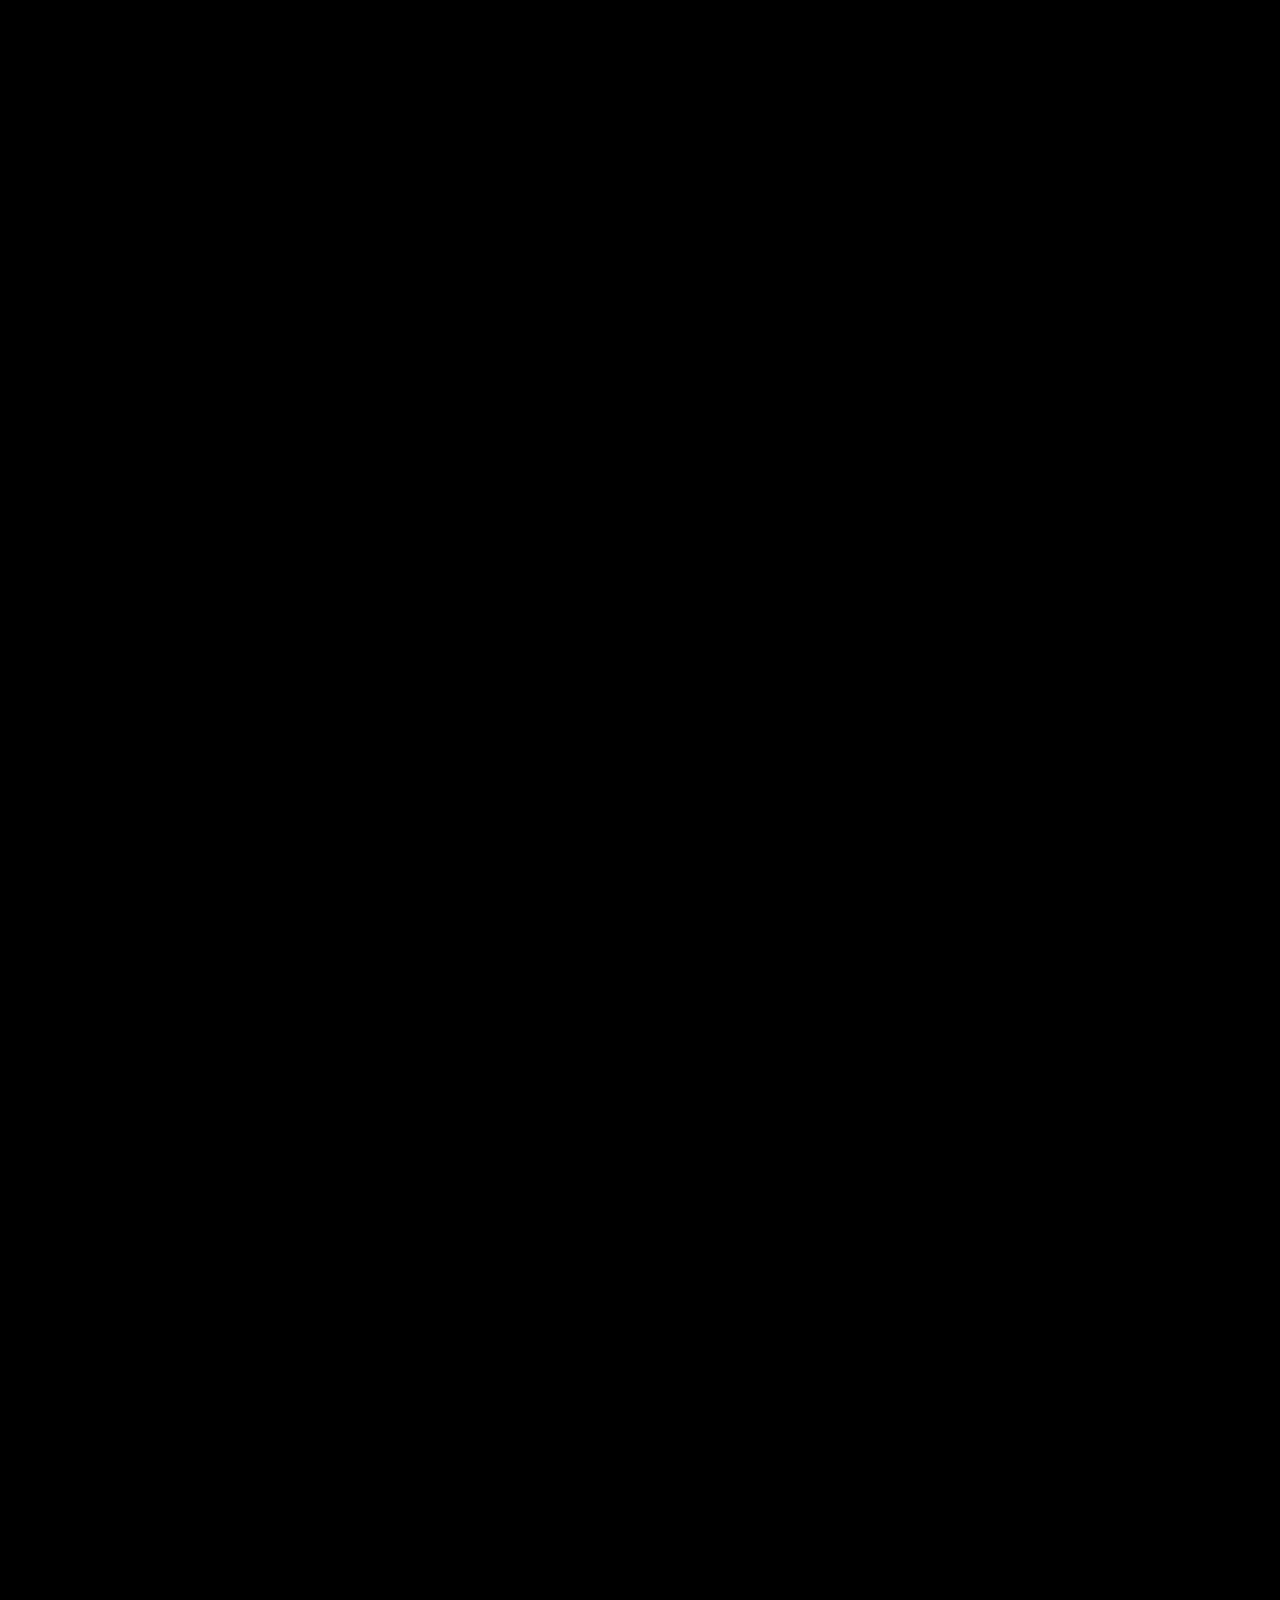
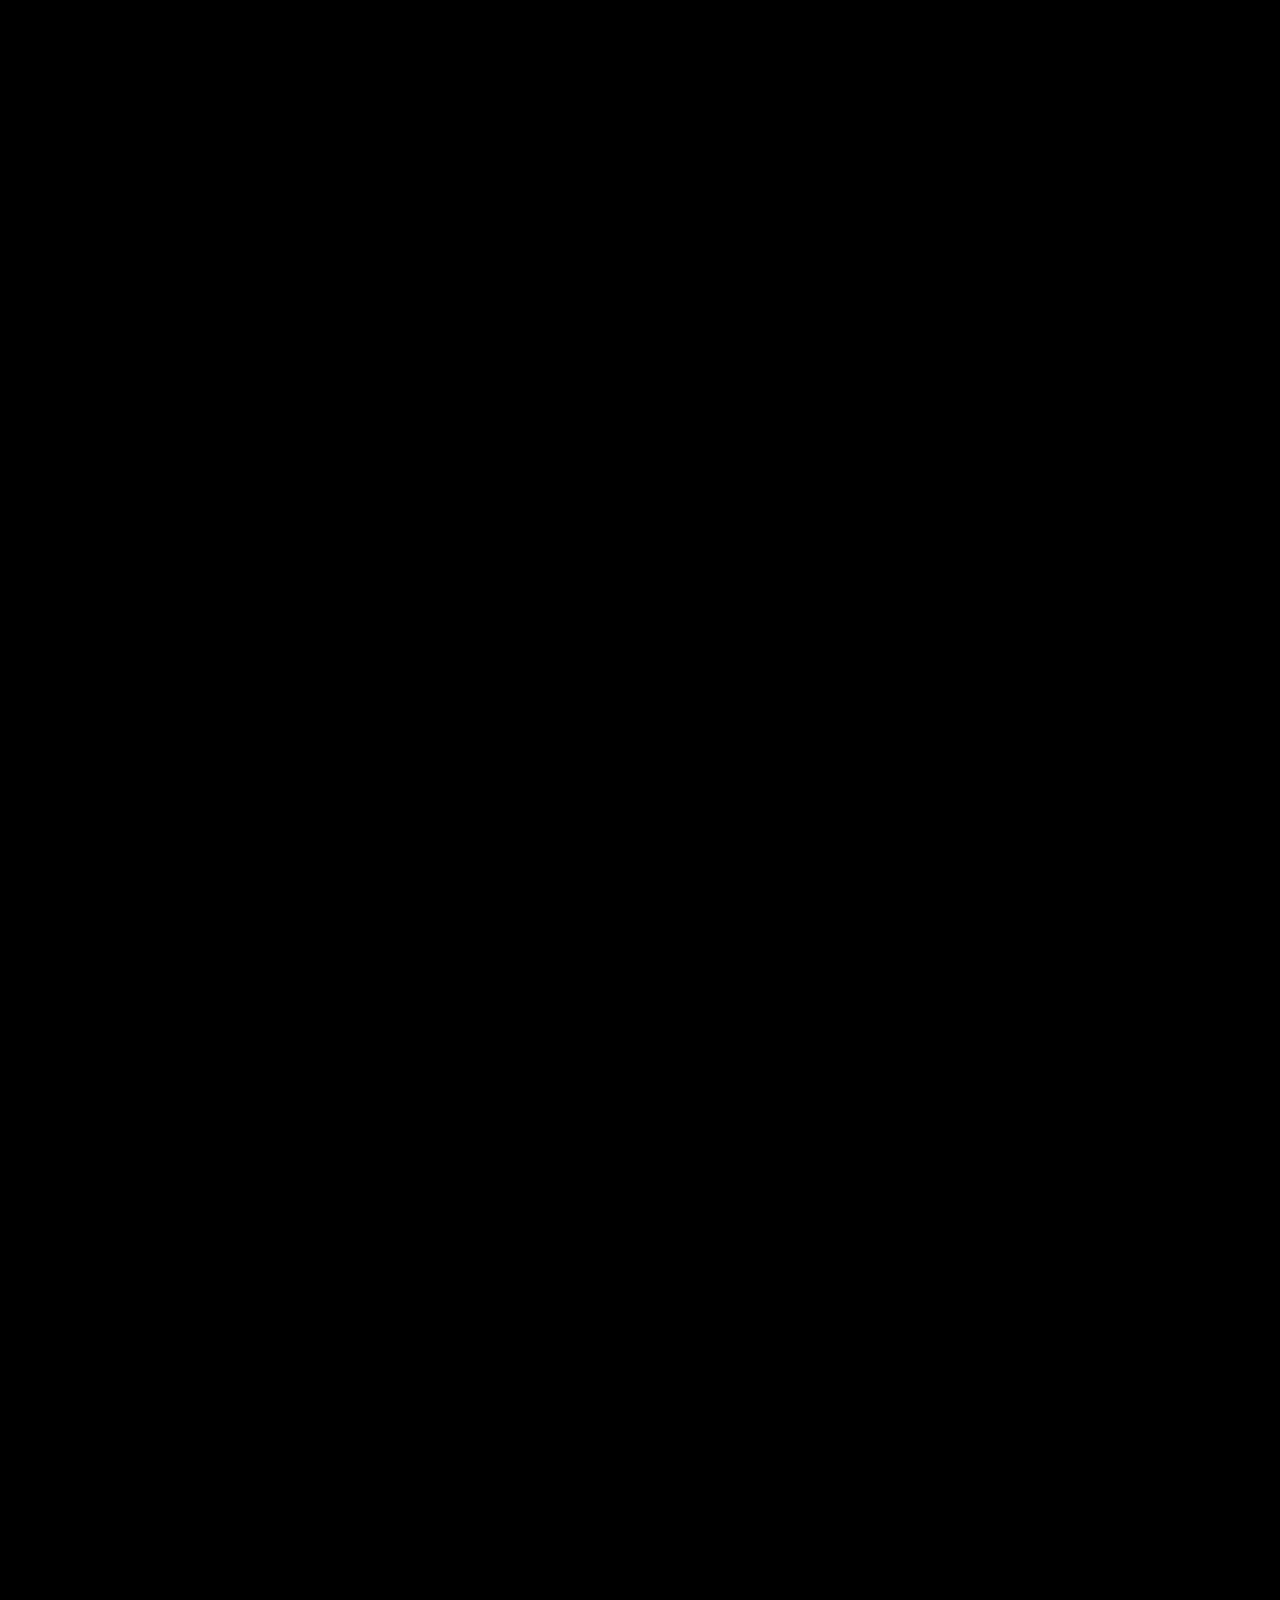
==== commit 1bfb105b: "Secao Equipe: escritorio 3D com crachas (foto P&B padronizada, ficha no hover/toque); menu do header" ====
--- a/index.html
+++ b/index.html
@@ -6,20 +6,32 @@
 <title>Inverso | Marketing para quem é a própria marca</title>
 <meta name="description" content="Agência de marketing para quem é a própria marca: profissionais liberais, professores, treinadores e empreendedores. Estratégia, texto, design, captação de imagem e tráfego pago, com acompanhamento diário.">
 <meta name="theme-color" content="#000000">
+<link rel="canonical" href="https://inverso-site.inverso-mkt.workers.dev/">
 <meta property="og:type" content="website">
+<meta property="og:site_name" content="Inverso">
+<meta property="og:url" content="https://inverso-site.inverso-mkt.workers.dev/">
 <meta property="og:title" content="Inverso | Marketing para quem é a própria marca">
 <meta property="og:description" content="Estratégia, texto, design, captação de imagem e tráfego pago para quem é a própria marca: profissionais liberais, professores, treinadores e empreendedores.">
 <meta property="og:locale" content="pt_BR">
+<meta property="og:image" content="https://inverso-site.inverso-mkt.workers.dev/img/og.png">
+<meta property="og:image:type" content="image/png">
+<meta property="og:image:width" content="1200">
+<meta property="og:image:height" content="630">
+<meta property="og:image:alt" content="Logo da Inverso, em branco sobre fundo preto">
+<meta name="twitter:card" content="summary_large_image">
+<meta name="twitter:image" content="https://inverso-site.inverso-mkt.workers.dev/img/og.png">
 <link rel="icon" href="favicon.svg" type="image/svg+xml">
 <link rel="preload" href="fonts/montserrat.woff2" as="font" type="font/woff2" crossorigin>
 <script>document.documentElement.classList.add('js')</script>
 <link rel="stylesheet" href="css/style.css">
 <link rel="stylesheet" href="css/site.css">
 <link rel="stylesheet" href="css/story3d.css">
+<link rel="stylesheet" href="css/eq.css">
 <script src="js/main.js" defer></script>
 <script src="js/globe.js" defer></script>
 <script src="js/site.js" defer></script>
 <script src="js/servicos.js" defer></script>
+<script src="js/eq.js" defer></script>
 </head>
 <body>
 
@@ -612,6 +624,126 @@
       </div>
     </div>
   </section>
+<section class="eq" id="equipe" aria-labelledby="eq-t">
+  <div class="eq__in">
+    <div class="eq__top">
+      <div><p class="eq__k">Equipe</p><h2 class="eq__t" id="eq-t">Quem faz a Inverso <em>acontecer</em></h2></div>
+      <p class="eq__hint">Gente de design, texto, redes e estratégia. Passe o mouse sobre um crachá para ver a ficha. No celular, toque nele.</p>
+    </div>
+    <div class="eq__room" data-eq>
+      <div class="eq__stage">
+        <div class="eq__wall" aria-hidden="true"></div>
+        <i class="eq__base" aria-hidden="true"></i>
+        <div class="eq__floor" aria-hidden="true"></div>
+        <i class="eq__track" aria-hidden="true"></i>
+        <i class="eq__rail" aria-hidden="true"></i>
+        <div class="eq__clock" aria-hidden="true"><i class="eq__h"></i><i class="eq__m"></i><b></b></div>
+        <ul class="eq__rack">
+<li class="crc" style="--i:0">
+  <i class="crc__spot" aria-hidden="true"></i><i class="crc__lamp" aria-hidden="true"></i><i class="crc__hook" aria-hidden="true"></i><i class="crc__shadow" aria-hidden="true"></i>
+  <div class="crc__lift"><div class="crc__sway">
+    <i class="crc__strap" aria-hidden="true"></i><i class="crc__clip" aria-hidden="true"></i>
+    <div class="crc__card" tabindex="0" role="group" aria-label="Crachá de Juliane Quadros">
+      <div class="crc__f crc__front">
+        <span class="crc__slot" aria-hidden="true"></span>
+        <div class="crc__bar" aria-hidden="true"><i class="crc__logo"></i><span><em>Equipe · </em>Nº 01</span></div>
+        <img class="crc__ph" src="/img/equipe/juliane.webp" width="480" height="640" alt="Foto de Juliane Quadros, em preto e branco" loading="lazy" decoding="async">
+        <p class="crc__n">Juliane Quadros</p>
+        <p class="crc__r">Designer</p>
+      </div>
+      <div class="crc__f crc__back">
+        <span class="crc__slot" aria-hidden="true"></span>
+        <p class="crc__lab">Ficha · Nº 01</p>
+        <p class="crc__bn">Juliane Quadros</p>
+        <p class="crc__br">Designer</p>
+        
+        <p class="crc__fl">Formação</p>
+        <ul class="crc__ul"><li><b>Publicidade e Propaganda</b><span>UCDB</span></li></ul>
+        <p class="crc__q">Apaixonada por criar narrativas visuais. Cada cor, traço e espaço vazio existe pra contar quem a marca é.</p>
+      </div>
+    </div>
+  </div></div>
+</li>
+<li class="crc" style="--i:1">
+  <i class="crc__spot" aria-hidden="true"></i><i class="crc__lamp" aria-hidden="true"></i><i class="crc__hook" aria-hidden="true"></i><i class="crc__shadow" aria-hidden="true"></i>
+  <div class="crc__lift"><div class="crc__sway">
+    <i class="crc__strap" aria-hidden="true"></i><i class="crc__clip" aria-hidden="true"></i>
+    <div class="crc__card" tabindex="0" role="group" aria-label="Crachá de Raquel Rosembergue">
+      <div class="crc__f crc__front">
+        <span class="crc__slot" aria-hidden="true"></span>
+        <div class="crc__bar" aria-hidden="true"><i class="crc__logo"></i><span><em>Equipe · </em>Nº 02</span></div>
+        <img class="crc__ph" src="/img/equipe/raquel.webp" width="480" height="640" alt="Foto de Raquel Rosembergue, em preto e branco" loading="lazy" decoding="async">
+        <p class="crc__n">Raquel Rosembergue</p>
+        <p class="crc__r">Social Media<br>StoryMaker</p>
+      </div>
+      <div class="crc__f crc__back">
+        <span class="crc__slot" aria-hidden="true"></span>
+        <p class="crc__lab">Ficha · Nº 02</p>
+        <p class="crc__bn">Raquel Rosembergue</p>
+        <p class="crc__br">Social Media<br>StoryMaker</p>
+        
+        <p class="crc__fl">Formação</p>
+        <ul class="crc__ul"><li><b>Publicidade e Propaganda</b><span>UCDB</span></li><li><b>Marketing</b><span>UFMS</span></li></ul>
+        <p class="crc__q">Transforma o dia a dia de uma marca em história. Nos stories, o pequeno vira conversa e quem acompanha se sente parte.</p>
+      </div>
+    </div>
+  </div></div>
+</li>
+<li class="crc" style="--i:2">
+  <i class="crc__spot" aria-hidden="true"></i><i class="crc__lamp" aria-hidden="true"></i><i class="crc__hook" aria-hidden="true"></i><i class="crc__shadow" aria-hidden="true"></i>
+  <div class="crc__lift"><div class="crc__sway">
+    <i class="crc__strap" aria-hidden="true"></i><i class="crc__clip" aria-hidden="true"></i>
+    <div class="crc__card" tabindex="0" role="group" aria-label="Crachá de Erick Fernandes">
+      <div class="crc__f crc__front">
+        <span class="crc__slot" aria-hidden="true"></span>
+        <div class="crc__bar" aria-hidden="true"><i class="crc__logo"></i><span><em>Equipe · </em>Nº 03</span></div>
+        <img class="crc__ph" src="/img/equipe/erick.webp" width="480" height="640" alt="Foto de Erick Fernandes, em preto e branco" loading="lazy" decoding="async">
+        <p class="crc__n">Erick Fernandes</p>
+        <p class="crc__r">Gestor de Marketing</p>
+      </div>
+      <div class="crc__f crc__back">
+        <span class="crc__slot" aria-hidden="true"></span>
+        <p class="crc__lab">Ficha · Nº 03</p>
+        <p class="crc__bn">Erick Fernandes <span class="crc__ap">“Koda”</span></p>
+        <p class="crc__br">Gestor de Marketing</p>
+        <p class="crc__tag">Fundador da Inverso MKT</p>
+        <p class="crc__fl">Formação</p>
+        <ul class="crc__ul"><li><b>Publicidade e Propaganda</b><span>UCDB</span></li><li><b>Design</b><span>UCDB</span></li></ul>
+        <p class="crc__q">Acredita em estratégia que cabe na realidade de quem executa. Une dados e intuição pra marca crescer sem perder o jeito dela.</p>
+      </div>
+    </div>
+  </div></div>
+</li>
+<li class="crc" style="--i:3">
+  <i class="crc__spot" aria-hidden="true"></i><i class="crc__lamp" aria-hidden="true"></i><i class="crc__hook" aria-hidden="true"></i><i class="crc__shadow" aria-hidden="true"></i>
+  <div class="crc__lift"><div class="crc__sway">
+    <i class="crc__strap" aria-hidden="true"></i><i class="crc__clip" aria-hidden="true"></i>
+    <div class="crc__card" tabindex="0" role="group" aria-label="Crachá de Nathália Rabelo">
+      <div class="crc__f crc__front">
+        <span class="crc__slot" aria-hidden="true"></span>
+        <div class="crc__bar" aria-hidden="true"><i class="crc__logo"></i><span><em>Equipe · </em>Nº 04</span></div>
+        <img class="crc__ph" src="/img/equipe/nathalia.webp" width="480" height="640" alt="Foto de Nathália Rabelo, em preto e branco" loading="lazy" decoding="async">
+        <p class="crc__n">Nathália Rabelo</p>
+        <p class="crc__r">Redatora e Roteirista</p>
+      </div>
+      <div class="crc__f crc__back">
+        <span class="crc__slot" aria-hidden="true"></span>
+        <p class="crc__lab">Ficha · Nº 04</p>
+        <p class="crc__bn">Nathália Rabelo</p>
+        <p class="crc__br">Redatora e Roteirista</p>
+        <p class="crc__tag">Fundadora da SaiDeCacho</p>
+        <p class="crc__fl">Formação</p>
+        <ul class="crc__ul"><li><b>Jornalismo</b><span>UFMS</span></li></ul>
+        <p class="crc__q">Procura as palavras certas pra dizer o que cada cliente sente e ainda não sabia como falar.</p>
+      </div>
+    </div>
+  </div></div>
+</li>
+        </ul>
+      </div>
+    </div>
+  </div>
+</section>
 <section class="dp" id="depoimentos" aria-labelledby="dp-t">
   <div class="dp__in">
     <div class="dp__top">
--- a/css/site.css
+++ b/css/site.css
@@ -166,7 +166,7 @@
 .bl .foot { margin-top: 0; }
 
 /* Navegação no celular: Blog e Contato sempre acessíveis */
-@media (max-width: 39.99rem) {
+@media (max-width: 42.49rem) {
   .bar__nav { display: flex; gap: .95rem; margin-left: auto; margin-right: 0; font-size: .85rem; }
   .bar__nav a + a { margin-left: 0; }
   .bar__nav a[href$="#servicos"] { display: none; }
@@ -258,7 +258,7 @@
 .dots--foot .dot { width: 2.8rem; height: 2.8rem; }
 .dots--foot .dot svg { width: 1.3rem; height: 1.3rem; }
 .dots--foot .dot__t { font-size: .9rem; }
-@media (max-width: 39.99rem) { .dots--bar { display: none; } }
+@media (max-width: 55.99rem) { .dots--bar { display: none; } }
 .foot__small a { text-underline-offset: .2em; }
 
 /* ===== Filtro do blog (Blog / Substack) ===== */
--- a/css/eq.css
+++ b/css/eq.css
@@ -0,0 +1,145 @@
+/* Seção Equipe: escritório 3D com crachás */
+.eq { background: #000; color: #fff; padding: clamp(5rem, 11vw, 8rem) var(--pad); position: relative; overflow: hidden; }
+.eq__in { max-width: 80rem; margin: 0 auto; }
+.eq__top { display: grid; gap: 1.25rem; margin-bottom: clamp(2rem, 4vw, 3rem); }
+@media (min-width: 52rem) { .eq__top { grid-template-columns: 1fr minmax(0, 24rem); align-items: end; } }
+.eq__k { margin: 0 0 1rem; font-size: .78rem; font-weight: 700; letter-spacing: .16em; text-transform: uppercase; opacity: .55; }
+.eq__t { margin: 0; max-width: 17ch; font-size: clamp(2rem, 4.6vw, 3.6rem); font-weight: 800; letter-spacing: -.045em; line-height: 1.04; }
+.eq__t em { font-style: italic; font-weight: 300; }
+.eq__hint { margin: 0; font-size: .95rem; font-weight: 300; line-height: 1.65; opacity: .8; }
+
+/* sala */
+.eq__room {
+  --u: clamp(9px, 1.28vw, 15.5px);
+  --cw: 13em; --rt: 6em; --lt: .9em; --sl: 4.2em;
+  --e: cubic-bezier(.2, .8, .2, 1);
+  font-size: var(--u); position: relative; height: 53em; border-radius: 1.6rem; overflow: hidden;
+  perspective: 1700px; background: #050505; border: 1px solid rgba(255, 255, 255, .14); isolation: isolate;
+}
+.eq__stage { position: absolute; inset: 0; transform-style: preserve-3d; transform: rotateX(var(--rx, 0deg)) rotateY(var(--ry, 0deg)); transition: transform .35s ease-out; }
+.eq__stage > * { position: absolute; }
+
+.eq__wall {
+  left: -9%; right: -9%; top: -9%; height: 87%; transform: translateZ(-90px);
+  background:
+    radial-gradient(70% 55% at 50% 38%, rgba(255, 255, 255, .06), transparent 70%),
+    repeating-linear-gradient(90deg, rgba(255, 255, 255, .035) 0 1px, transparent 1px 11em),
+    linear-gradient(#171717, #0b0b0b);
+}
+.crc__logo { display: block; -webkit-mask: url(/img/logo.svg) center / contain no-repeat; mask: url(/img/logo.svg) center / contain no-repeat; background: #fff; }
+.eq__base { left: -9%; right: -9%; top: calc(78% - 1.3em); height: 1.3em; transform: translateZ(-89px); background: linear-gradient(#2a2a2a, #121212); border-top: 1px solid rgba(255, 255, 255, .14); }
+.eq__floor {
+  left: -9%; right: -9%; top: 78%; height: 32%; transform: translateZ(-90px);
+  background:
+    linear-gradient(rgba(0, 0, 0, 0) 35%, #000 100%),
+    repeating-conic-gradient(from 180deg at 50% -70%, rgba(255, 255, 255, .075) 0 .3deg, transparent .3deg 4.2deg),
+    linear-gradient(#262626, #0c0c0c);
+}
+.eq__track { left: -9%; right: -9%; top: .5em; height: .55em; transform: translateZ(-80px); background: linear-gradient(#303030, #151515); box-shadow: 0 .4em .8em rgba(0, 0, 0, .6); }
+.eq__rail { left: 2.5%; right: 2.5%; top: var(--rt); height: .8em; transform: translateZ(-70px); border-radius: .4em; background: linear-gradient(#5a5a5a, #1d1d1d); box-shadow: 0 .6em 1.1em rgba(0, 0, 0, .65), inset 0 1px 0 rgba(255, 255, 255, .25); }
+
+.eq__clock { right: 1.6%; top: 1.8em; width: 3.6em; height: 3.6em; border-radius: 50%; transform: translateZ(-80px); background: #101010; border: .22em solid #3b3b3b; box-shadow: 0 .4em .9em rgba(0, 0, 0, .6); }
+.eq__clock i { position: absolute; left: 50%; bottom: 50%; transform-origin: 50% 100%; background: #f2f2f0; border-radius: 1em; }
+.eq__h { width: .2em; height: 1em; margin-left: -.1em; }
+.eq__m { width: .13em; height: 1.4em; margin-left: -.065em; }
+.eq__clock b { position: absolute; left: 50%; top: 50%; width: .4em; height: .4em; margin: -.2em 0 0 -.2em; border-radius: 50%; background: #f2f2f0; }
+
+/* crachás */
+.eq__rack { inset: 0; margin: 0; padding: 0 4%; list-style: none; display: grid; grid-template-columns: repeat(4, minmax(0, 1fr)); transform-style: preserve-3d; }
+.crc { position: relative; display: flex; justify-content: center; padding-top: calc(var(--rt) + .45em); transform-style: preserve-3d; }
+.crc__spot { position: absolute; left: 50%; top: calc(var(--lt) + .9em); width: 30em; height: 41em; margin-left: -15em; transform: translateZ(-80px); pointer-events: none; opacity: .75; transition: opacity .6s, filter .6s; }
+.crc__spot::before { content: ""; position: absolute; inset: 0; clip-path: polygon(47% 0, 53% 0, 94% 100%, 6% 100%); background: linear-gradient(rgba(255, 255, 255, .16), rgba(255, 255, 255, 0) 88%); }
+.crc__spot::after { content: ""; position: absolute; left: 0; right: 0; top: 18%; bottom: 0; background: radial-gradient(52% 50% at 50% 48%, rgba(255, 255, 255, .15), transparent 72%); }
+.crc__lamp { position: absolute; left: 50%; top: var(--lt); width: 2.3em; height: 1.5em; margin-left: -1.15em; transform: translateZ(-70px); border-radius: .3em .3em .8em .8em; background: linear-gradient(#444, #161616); box-shadow: 0 .3em 1em rgba(255, 255, 255, .25); }
+.crc__hook { position: absolute; left: 50%; top: calc(var(--rt) + .05em); width: 1.1em; height: 1.1em; margin-left: -.55em; transform: translateZ(-60px); border-radius: 50%; background: radial-gradient(circle at 35% 30%, #e0e0e0, #6e6e6e 70%); box-shadow: 0 .2em .4em rgba(0, 0, 0, .6); }
+.crc__shadow { position: absolute; left: 50%; top: calc(var(--rt) + var(--sl) + 1.2em); width: var(--cw); height: 24em; transform: translateX(-50%) translateZ(-60px); border-radius: 1em; background: #000; box-shadow: 0 0 1.3em .5em #000; opacity: .55; transition: transform .7s var(--e), opacity .7s; pointer-events: none; }
+
+.crc__lift { position: relative; width: var(--cw); transform-origin: 50% 0; transform-style: preserve-3d; transition: transform .7s var(--e), opacity .9s ease calc(var(--i) * .12s); }
+.crc__sway { position: relative; transform-origin: 50% 0; transform-style: preserve-3d; animation: eq-sway 6s ease-in-out infinite; animation-delay: calc(var(--i) * -1.4s); }
+@keyframes eq-sway { 0%, 100% { transform: rotateZ(-1.3deg); } 50% { transform: rotateZ(1.3deg); } }
+
+.crc__strap { display: block; width: .95em; height: var(--sl); margin: 0 auto; background: repeating-linear-gradient(180deg, #f2f2f0 0 .5em, #d2d2d0 .5em .55em); border-radius: .08em; box-shadow: 0 0 .5em rgba(0, 0, 0, .5); }
+.crc__clip { display: block; position: relative; z-index: 2; width: 1.9em; height: 1.7em; margin: -.35em auto -1em; border-radius: .35em .35em .6em .6em; background: linear-gradient(90deg, #8a8a8a, #e6e6e6 45%, #7a7a7a); box-shadow: 0 .25em .5em rgba(0, 0, 0, .55); transform: translateZ(2px); }
+
+.crc__card { position: relative; transform-style: preserve-3d; outline-offset: .5em; transition: transform .9s var(--e); }
+.crc__f { backface-visibility: hidden; -webkit-backface-visibility: hidden; border-radius: 1.1em; padding: .9em; box-sizing: border-box; box-shadow: 0 0 0 1px rgba(0, 0, 0, .25); }
+.crc__front { position: relative; background: #f3f3f1; color: #0a0a0a; }
+.crc__back { position: absolute; inset: 0; transform: rotateY(180deg); background: #000; color: #fff; box-shadow: 0 0 0 1px rgba(255, 255, 255, .35); display: flex; flex-direction: column; overflow: hidden; }
+.crc__slot { position: absolute; left: 50%; top: .6em; width: 3.2em; height: .7em; margin-left: -1.6em; border-radius: 1em; background: #0c0c0c; box-shadow: inset 0 1px 2px rgba(0, 0, 0, .8); }
+.crc__back .crc__slot { background: #1c1c1c; box-shadow: inset 0 0 0 1px rgba(255, 255, 255, .25); }
+.crc__bar { display: flex; justify-content: space-between; align-items: center; gap: .6em; margin: 1em 0 .7em; font-size: .62em; font-weight: 700; letter-spacing: .12em; text-transform: uppercase; }
+.crc__bar .crc__logo { flex: none; width: 7.6em; height: 1.35em; background: #0a0a0a; }
+.crc__bar span { opacity: .6; white-space: nowrap; }
+.crc__bar em { font-style: normal; }
+.crc__ph { display: block; width: 100%; height: auto; aspect-ratio: 3 / 4; object-fit: cover; border-radius: .6em; background: #111; filter: grayscale(1); }
+.crc__n { display: flex; align-items: flex-end; min-height: 2.24em; margin: .7em 0 .25em; font-size: 1.12em; font-weight: 800; letter-spacing: -.02em; line-height: 1.12; }
+.crc__r { margin: 0; min-height: 2.7em; font-size: .68em; font-weight: 600; letter-spacing: .12em; text-transform: uppercase; opacity: .68; line-height: 1.35; }
+.crc__front::after { content: ""; display: block; height: 1.5em; margin-top: .85em; opacity: .85; background: repeating-linear-gradient(90deg, #0a0a0a 0 2px, transparent 2px 4px, #0a0a0a 4px 5px, transparent 5px 9px, #0a0a0a 9px 12px, transparent 12px 14px); -webkit-mask: linear-gradient(90deg, #000 70%, transparent); mask: linear-gradient(90deg, #000 70%, transparent); }
+
+.crc__lab { margin: 1em 0 .9em; font-size: .62em; font-weight: 700; letter-spacing: .14em; text-transform: uppercase; opacity: .55; }
+.crc__bn { margin: 0 0 .25em; font-size: 1.12em; font-weight: 800; letter-spacing: -.02em; line-height: 1.12; }
+.crc__ap { font-weight: 300; font-style: italic; }
+.crc__br { margin: 0; font-size: .64em; font-weight: 600; letter-spacing: .12em; text-transform: uppercase; opacity: .72; line-height: 1.4; }
+.crc__tag { align-self: flex-start; margin: .7em 0 0; padding: .3em .75em; border: 1px solid rgba(255, 255, 255, .55); border-radius: 2em; font-size: .62em; font-weight: 700; letter-spacing: .08em; text-transform: uppercase; }
+.crc__fl { margin: 1.1em 0 .35em; font-size: .6em; font-weight: 700; letter-spacing: .14em; text-transform: uppercase; opacity: .5; }
+.crc__ul { margin: 0; padding: 0; list-style: none; font-size: .78em; font-weight: 500; line-height: 1.45; }
+.crc__ul li { margin: 0 0 .35em; }
+.crc__ul b { display: block; font-weight: 600; }
+.crc__ul span { display: block; font-size: .85em; font-weight: 400; letter-spacing: .06em; opacity: .6; }
+.crc__q { margin: auto 0 0; padding-top: .8em; border-top: 1px solid rgba(255, 255, 255, .22); font-size: .76em; font-weight: 300; font-style: italic; line-height: 1.5; }
+
+.crc__card:focus-visible { outline: 2px solid #fff; }
+
+/* estado: aberto (hover, foco, toque) */
+.crc:focus-within .crc__lift, .crc.is-on .crc__lift { transform: rotateX(16deg); }
+.crc:focus-within .crc__card, .crc.is-on .crc__card { transform: rotateX(-16deg) rotateY(180deg); }
+.crc:focus-within .crc__spot, .crc.is-on .crc__spot { opacity: 1; filter: brightness(1.7); }
+.crc:focus-within .crc__shadow, .crc.is-on .crc__shadow { transform: translateX(-50%) translateZ(-60px) translateY(2.2em); opacity: .35; }
+@media (hover: hover) {
+  .crc:hover .crc__lift { transform: rotateX(16deg); }
+  .crc:hover .crc__card { transform: rotateX(-16deg) rotateY(180deg); }
+  .crc:hover .crc__spot { opacity: 1; filter: brightness(1.7); }
+  .crc:hover .crc__shadow { transform: translateX(-50%) translateZ(-60px) translateY(2.2em); opacity: .35; }
+  .crc { cursor: pointer; }
+}
+.crc:focus-within .crc__sway, .crc.is-on .crc__sway { animation-play-state: paused; }
+@media (hover: hover) { .crc:hover .crc__sway { animation-play-state: paused; } }
+
+/* entrada */
+.js .eq:not(.is-in) .crc__lift { opacity: 0; transform: translateY(-1.5em); }
+
+/* celular: 2 por linha, cada linha com o seu trilho */
+@media (max-width: 45.99rem) {
+  .eq__room { --u: min(4.1vw, 17px); --cw: 100%; --rt: 3.1em; --lt: .3em; --sl: 2.6em; height: auto; perspective: 1200px; }
+  .eq__stage { position: relative; inset: auto; }
+  .eq__wall { top: -9%; bottom: 7em; height: auto; }
+  .eq__track, .eq__rail, .eq__clock { display: none; }
+  .eq__base { top: auto; bottom: 7em; }
+  .eq__floor { top: auto; bottom: 0; height: 7em; transform: translateZ(-90px); background: linear-gradient(#1b1b1b, #0a0a0a); }
+  .eq__rack { position: relative; inset: auto; padding: 0 .9em 8.2em; grid-template-columns: repeat(2, minmax(0, 1fr)); row-gap: .6em; column-gap: .6em; }
+  .crc { padding-left: .1em; padding-right: .1em; }
+  .crc::before { content: ""; position: absolute; left: -.7em; right: -.7em; top: var(--rt); height: .7em; transform: translateZ(-70px); background: linear-gradient(#5a5a5a, #1d1d1d); box-shadow: 0 .5em .8em rgba(0, 0, 0, .6); }
+  .crc__spot { width: 20em; height: 28em; margin-left: -10em; }
+  .crc__shadow { height: 18em; }
+  .crc__f { padding: .65em; border-radius: .9em; }
+  .crc__bar { margin: .9em 0 .5em; font-size: .56em; }
+  .crc__bar em { display: none; }
+  .crc__bar .crc__logo { width: 6.6em; }
+  .crc__front::after { height: 1.1em; margin-top: .6em; }
+  .crc__n { font-size: .92em; margin-top: .55em; }
+  .crc__r { font-size: .56em; }
+  .crc__lab { margin: .9em 0 .5em; font-size: .52em; }
+  .crc__bn { font-size: .92em; }
+  .crc__br { font-size: .54em; }
+  .crc__tag { margin-top: .5em; font-size: .48em; }
+  .crc__fl { display: none; }
+  .crc__ul { margin-top: .6em; font-size: .62em; line-height: 1.3; }
+  .crc__ul li { margin-bottom: .25em; }
+  .crc__q { font-size: .62em; line-height: 1.4; padding-top: .5em; }
+}
+@media (min-width: 46rem) and (max-width: 62rem) { .eq__room { height: 54em; } }
+
+@media (prefers-reduced-motion: reduce) {
+  .crc__sway { animation: none; }
+  .eq__stage, .crc__lift, .crc__card, .crc__shadow, .crc__spot { transition-duration: .01ms !important; }
+}
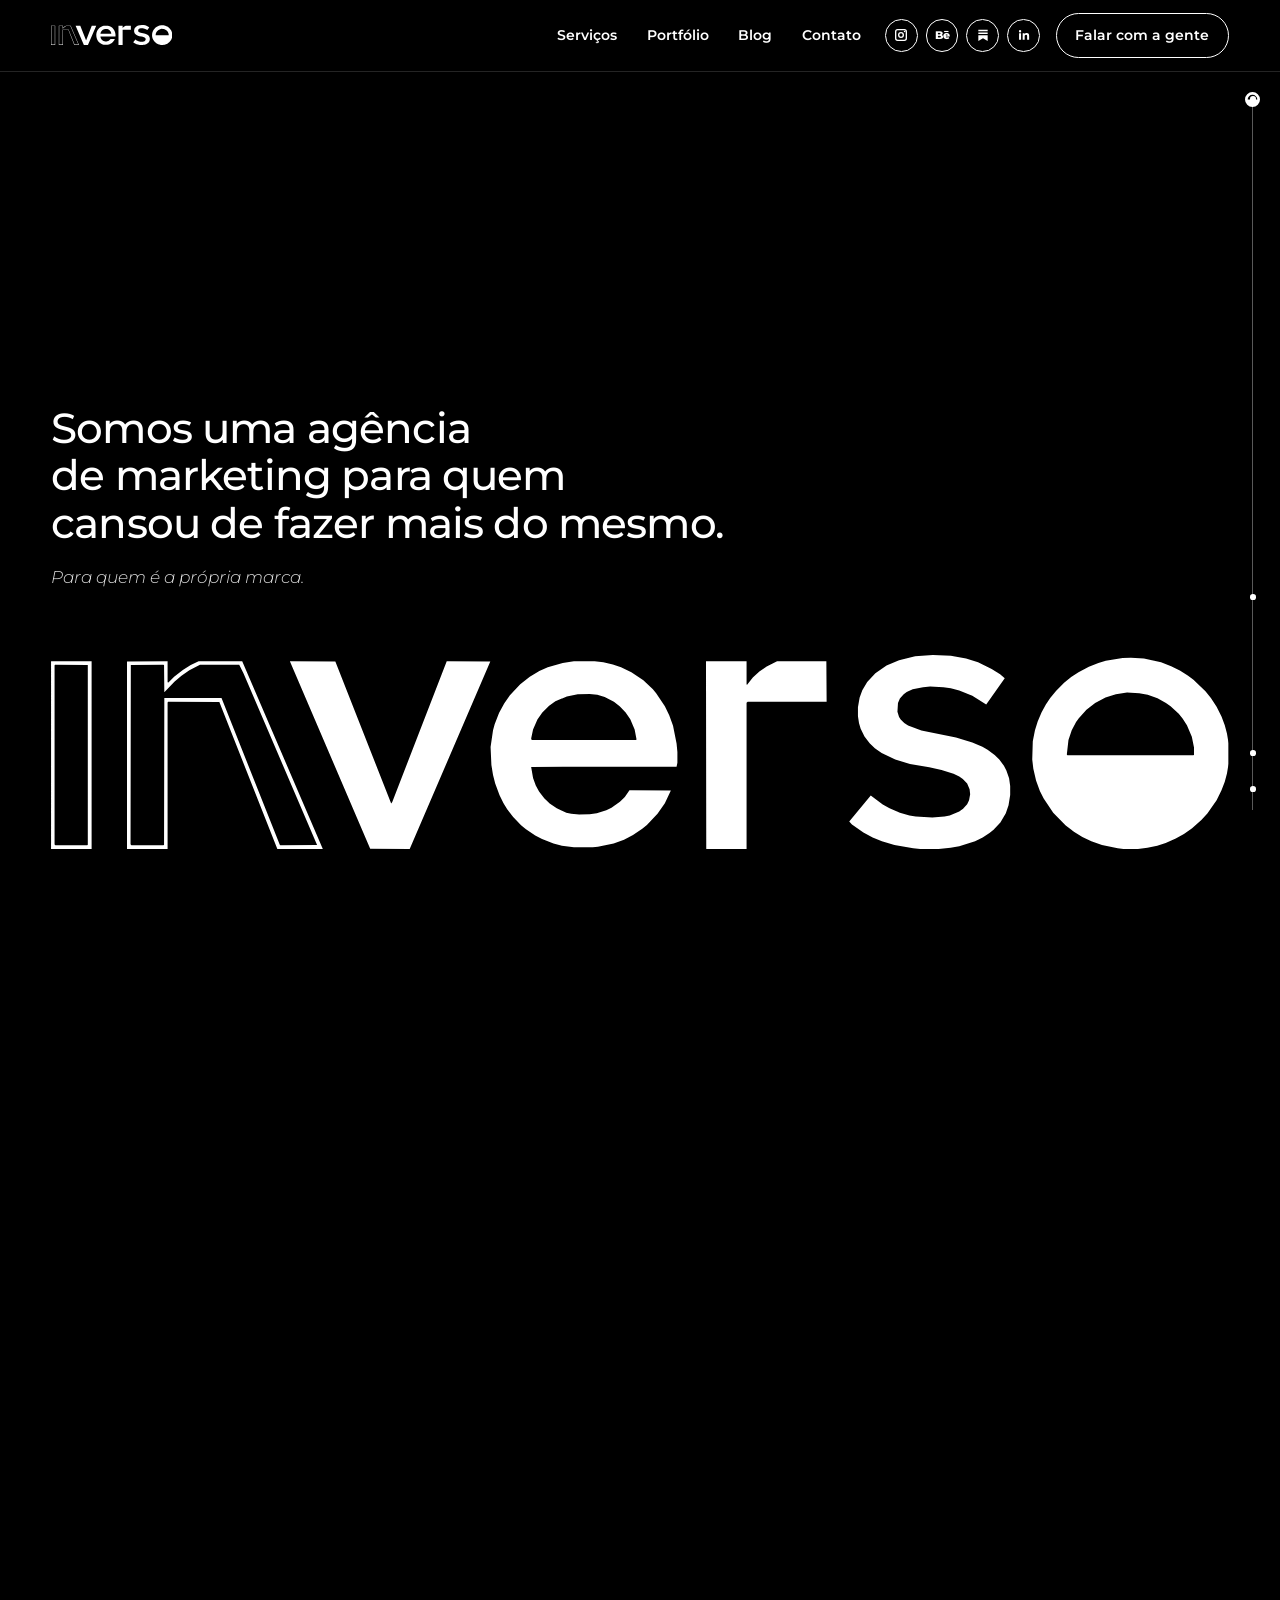
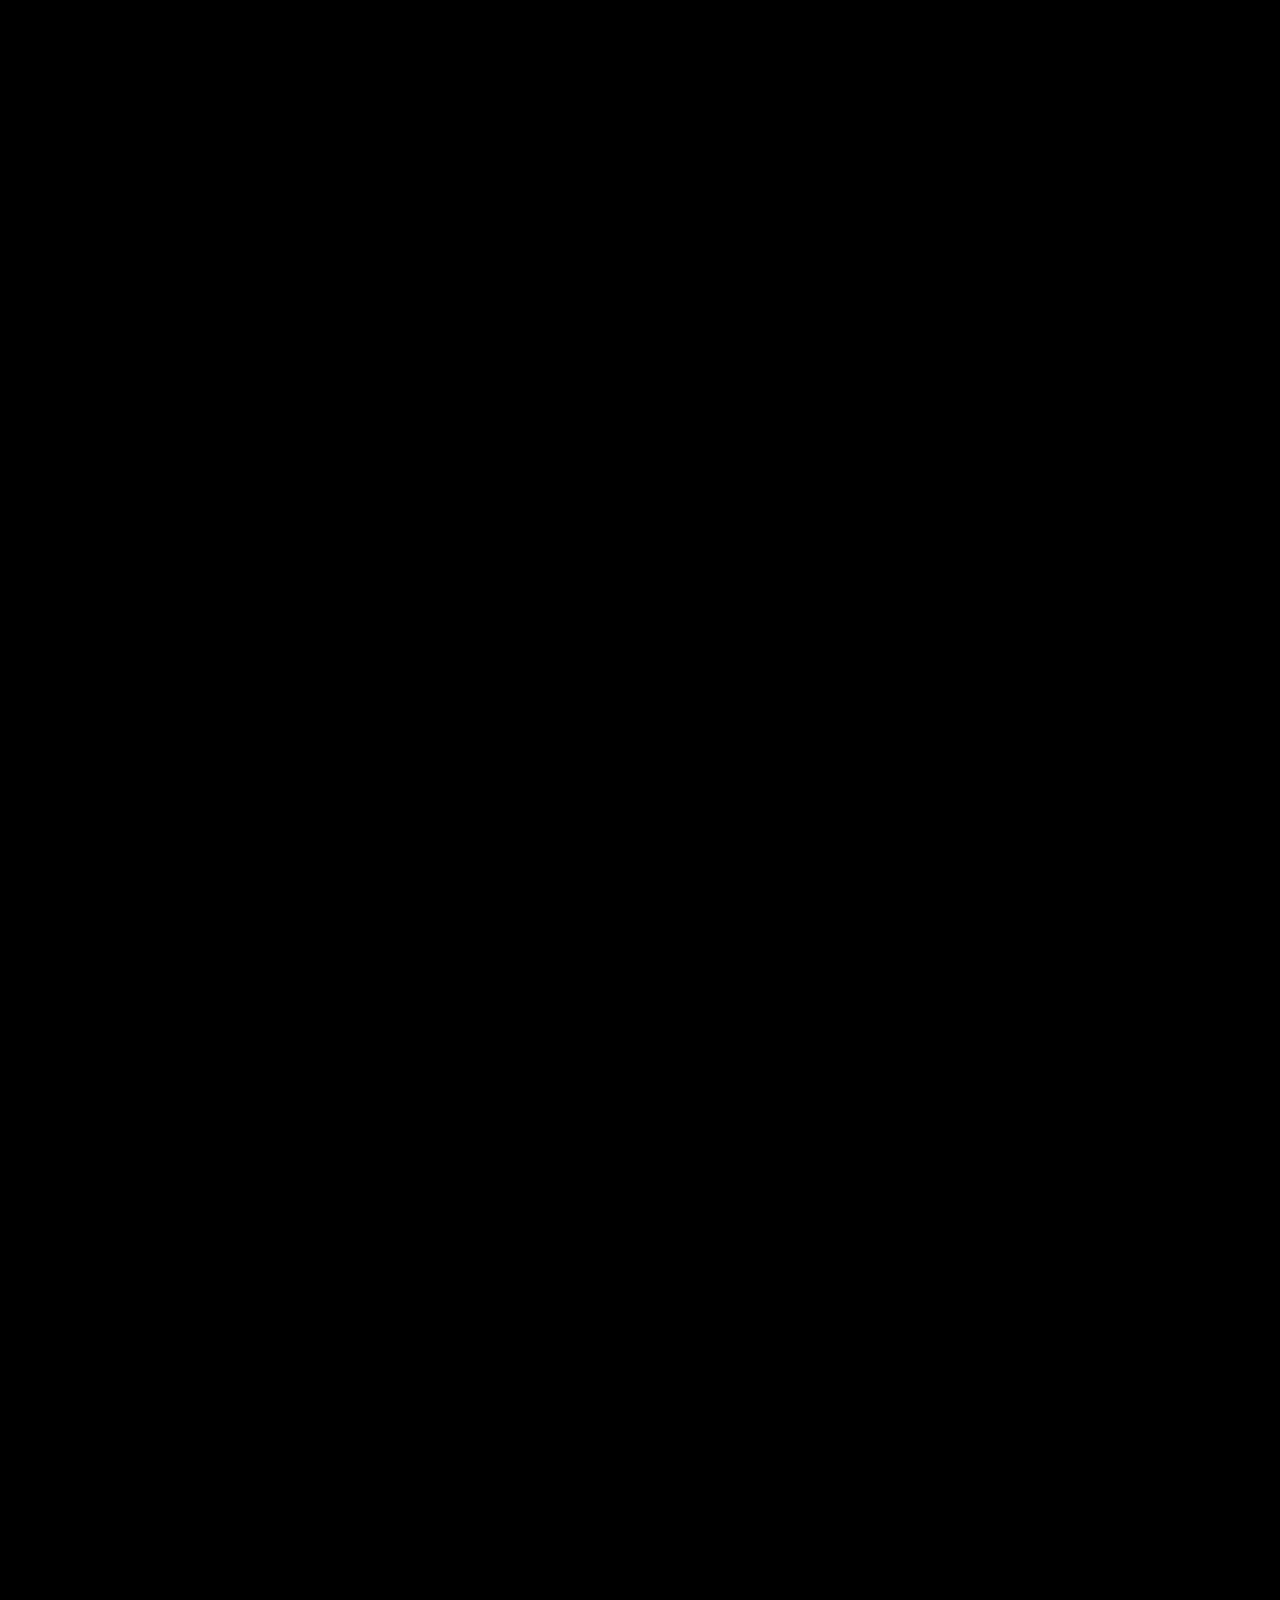
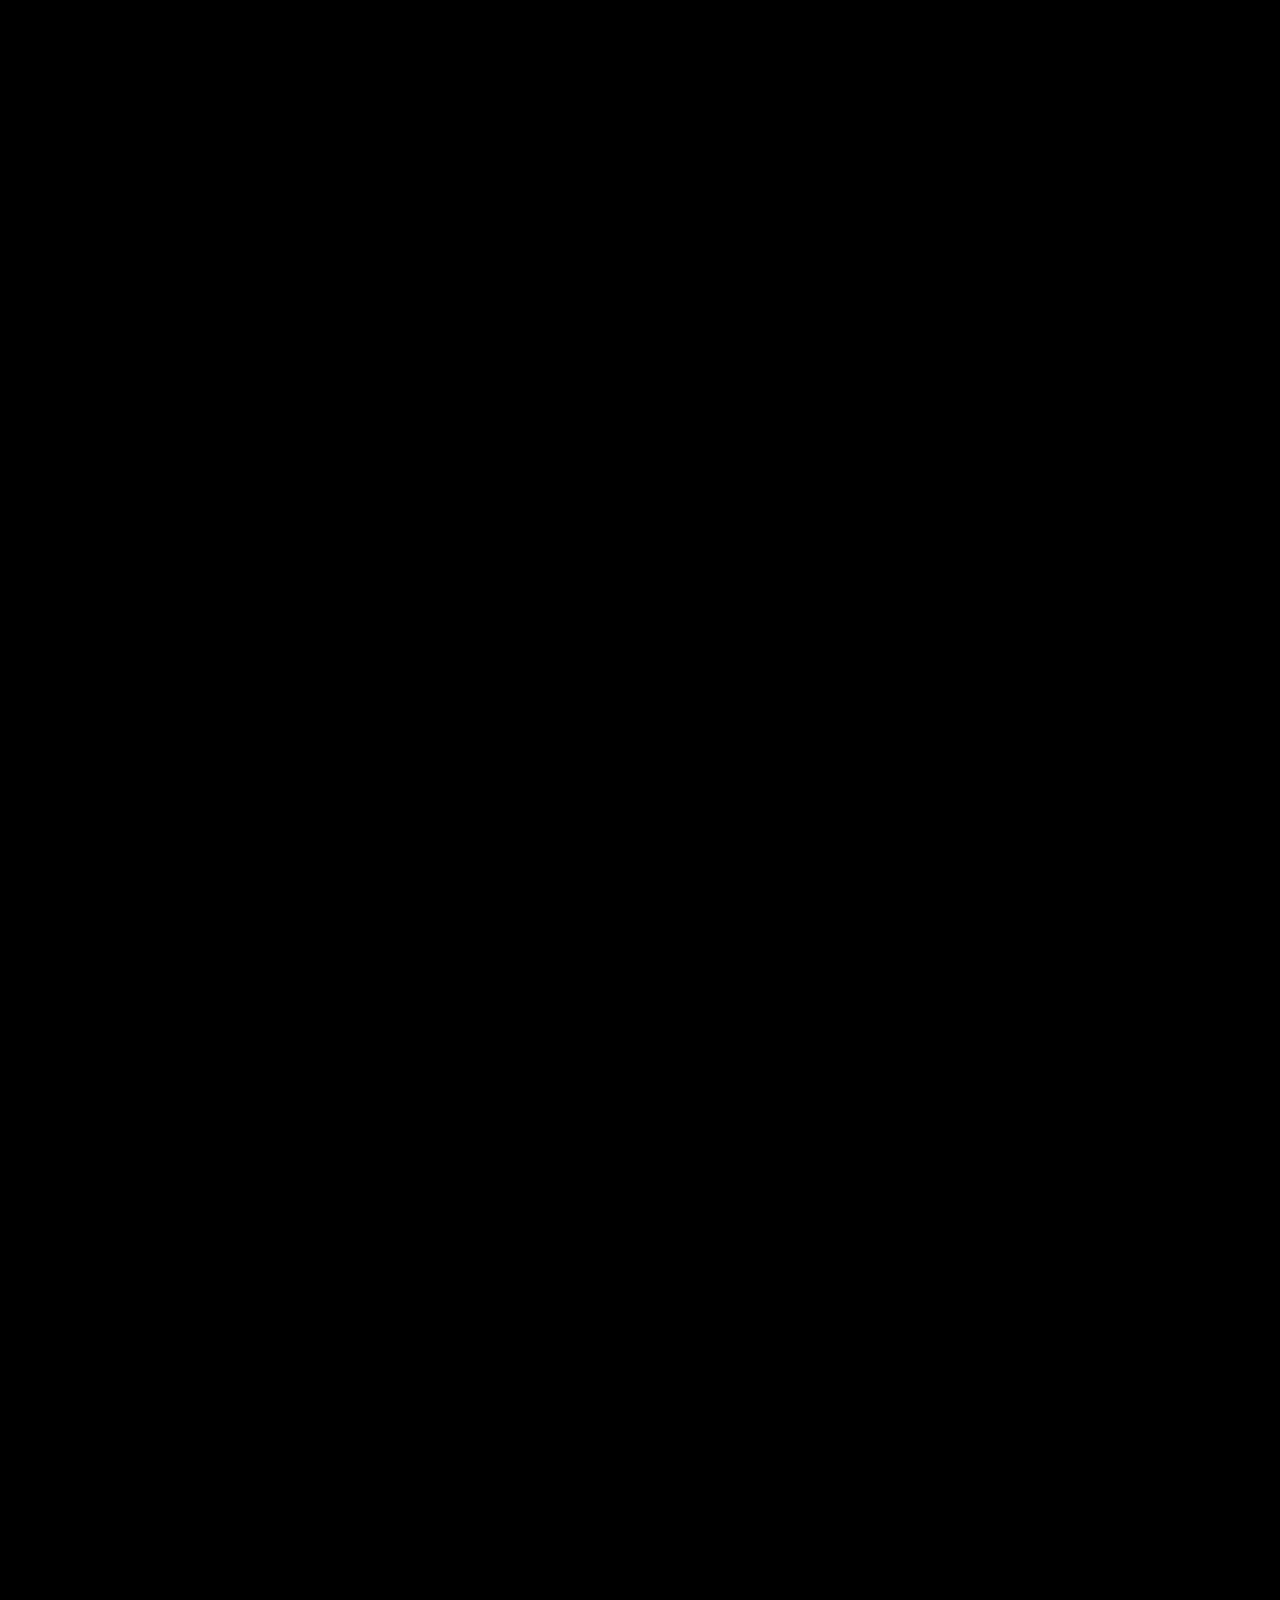
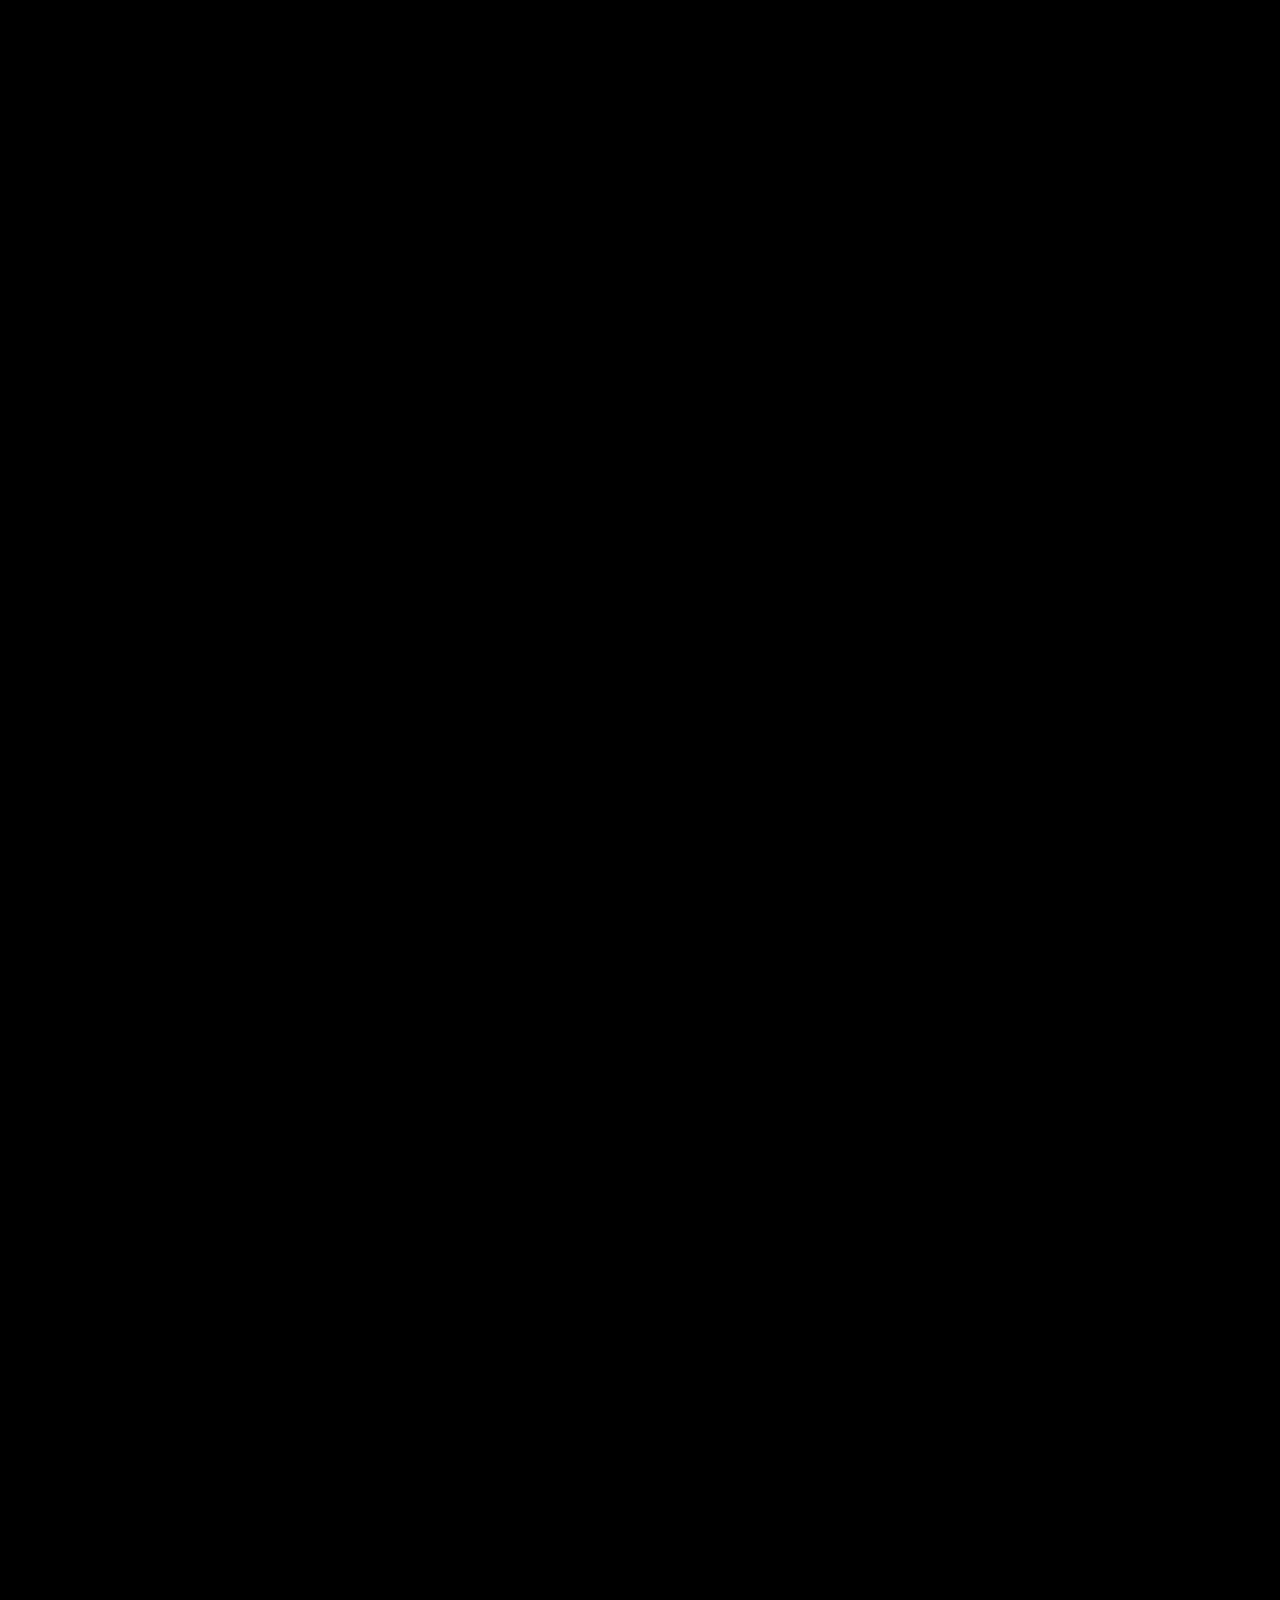
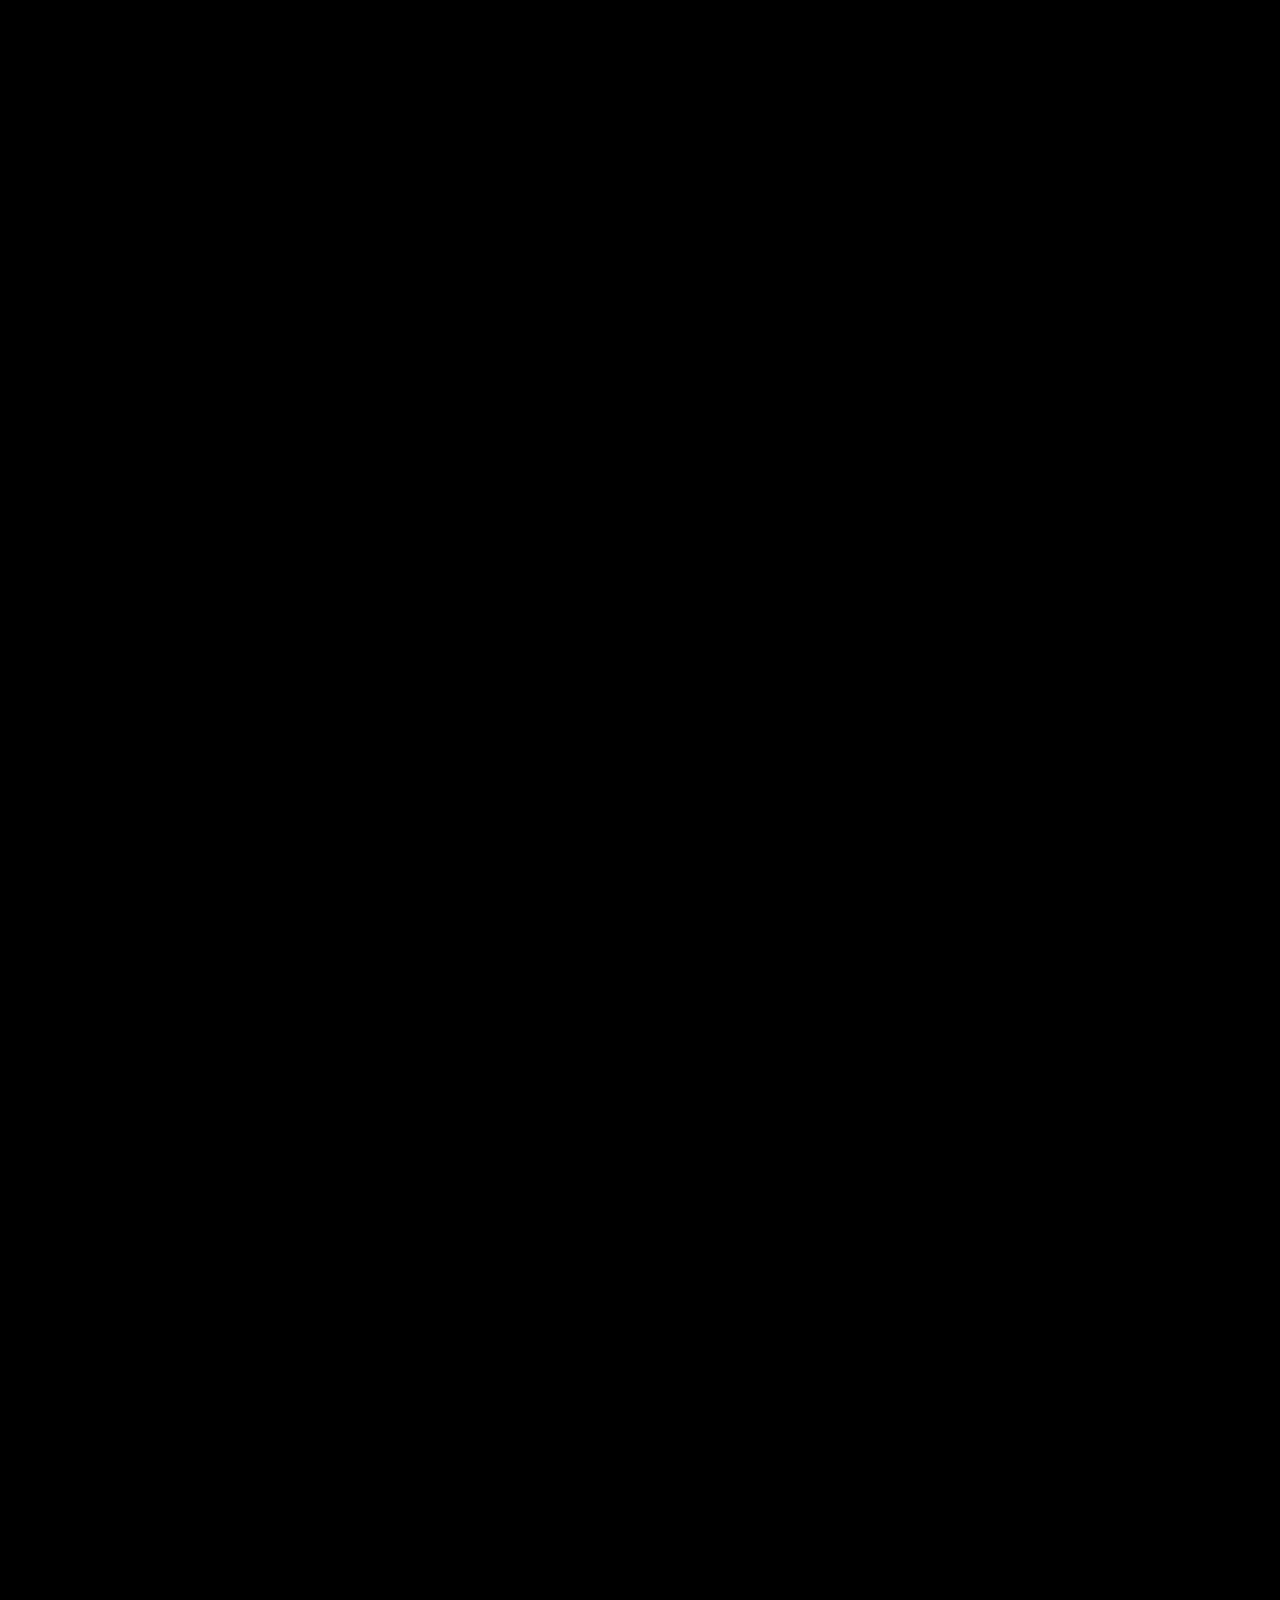
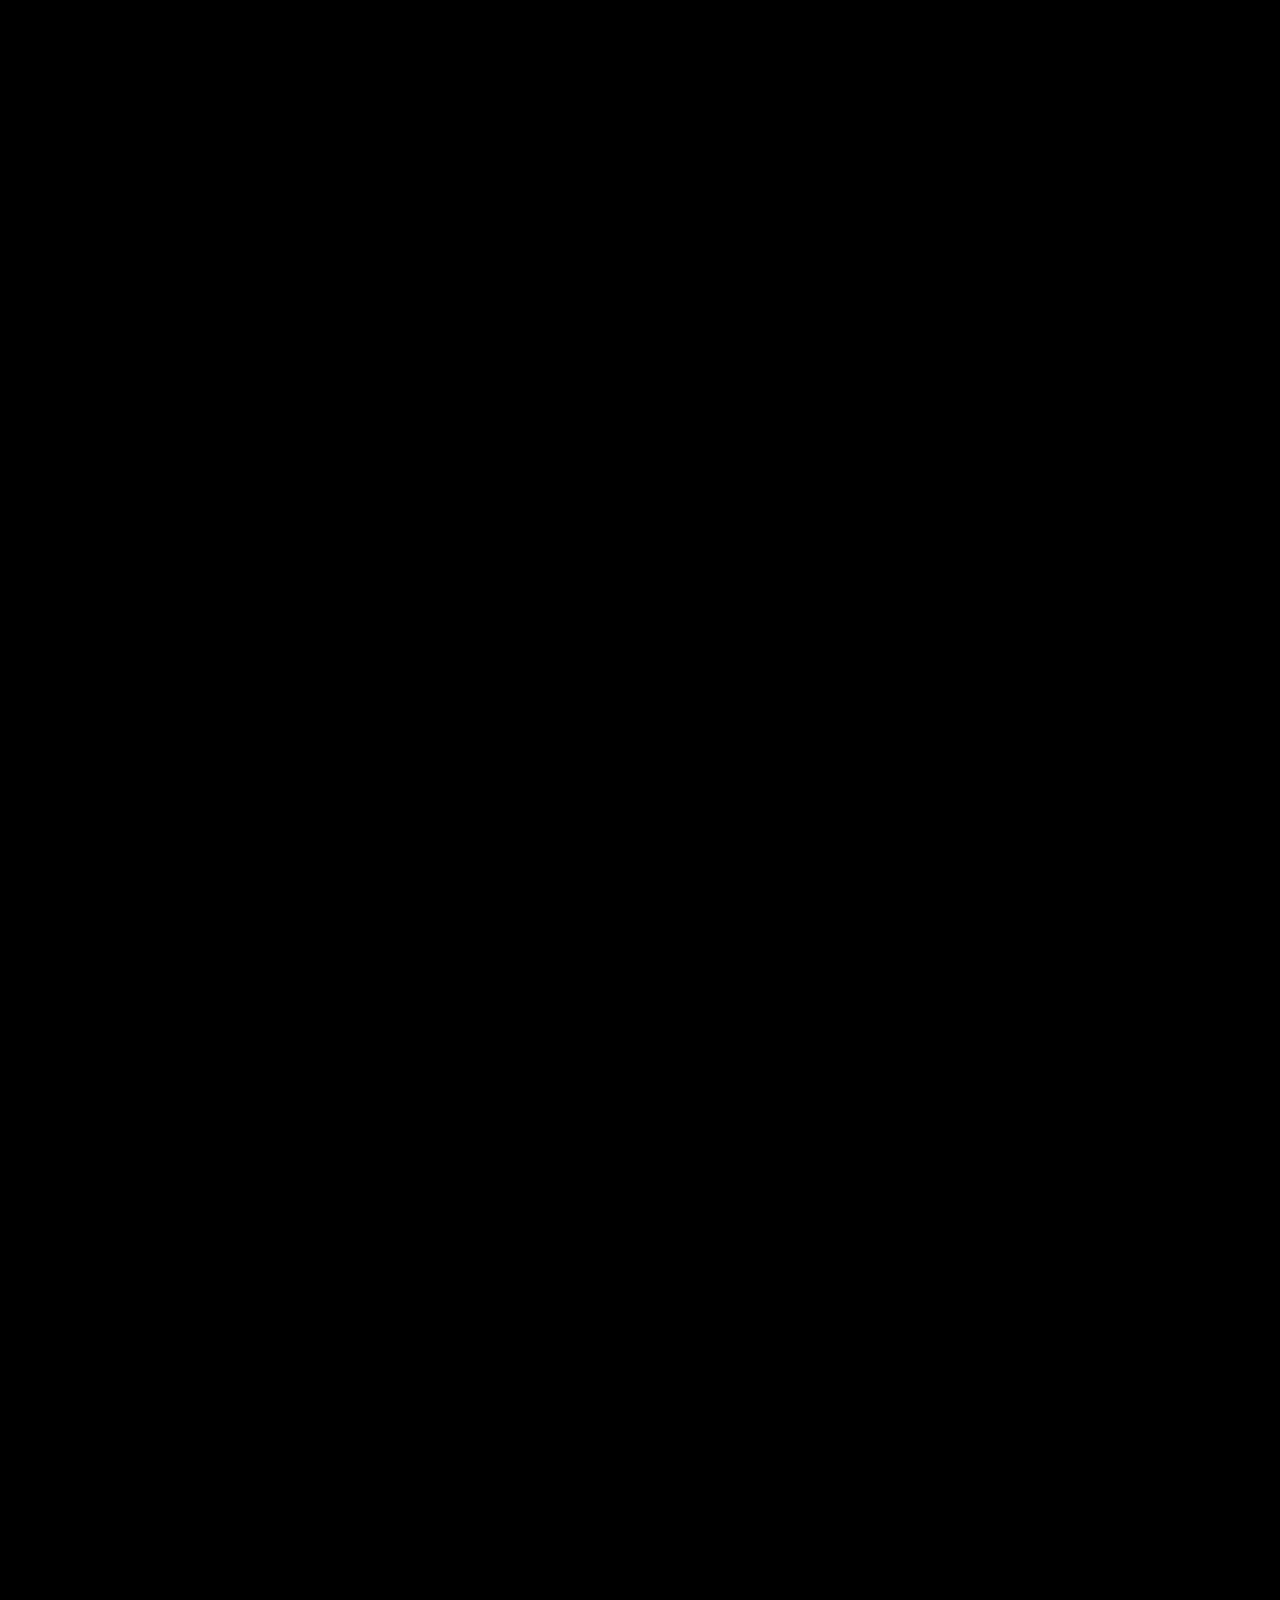
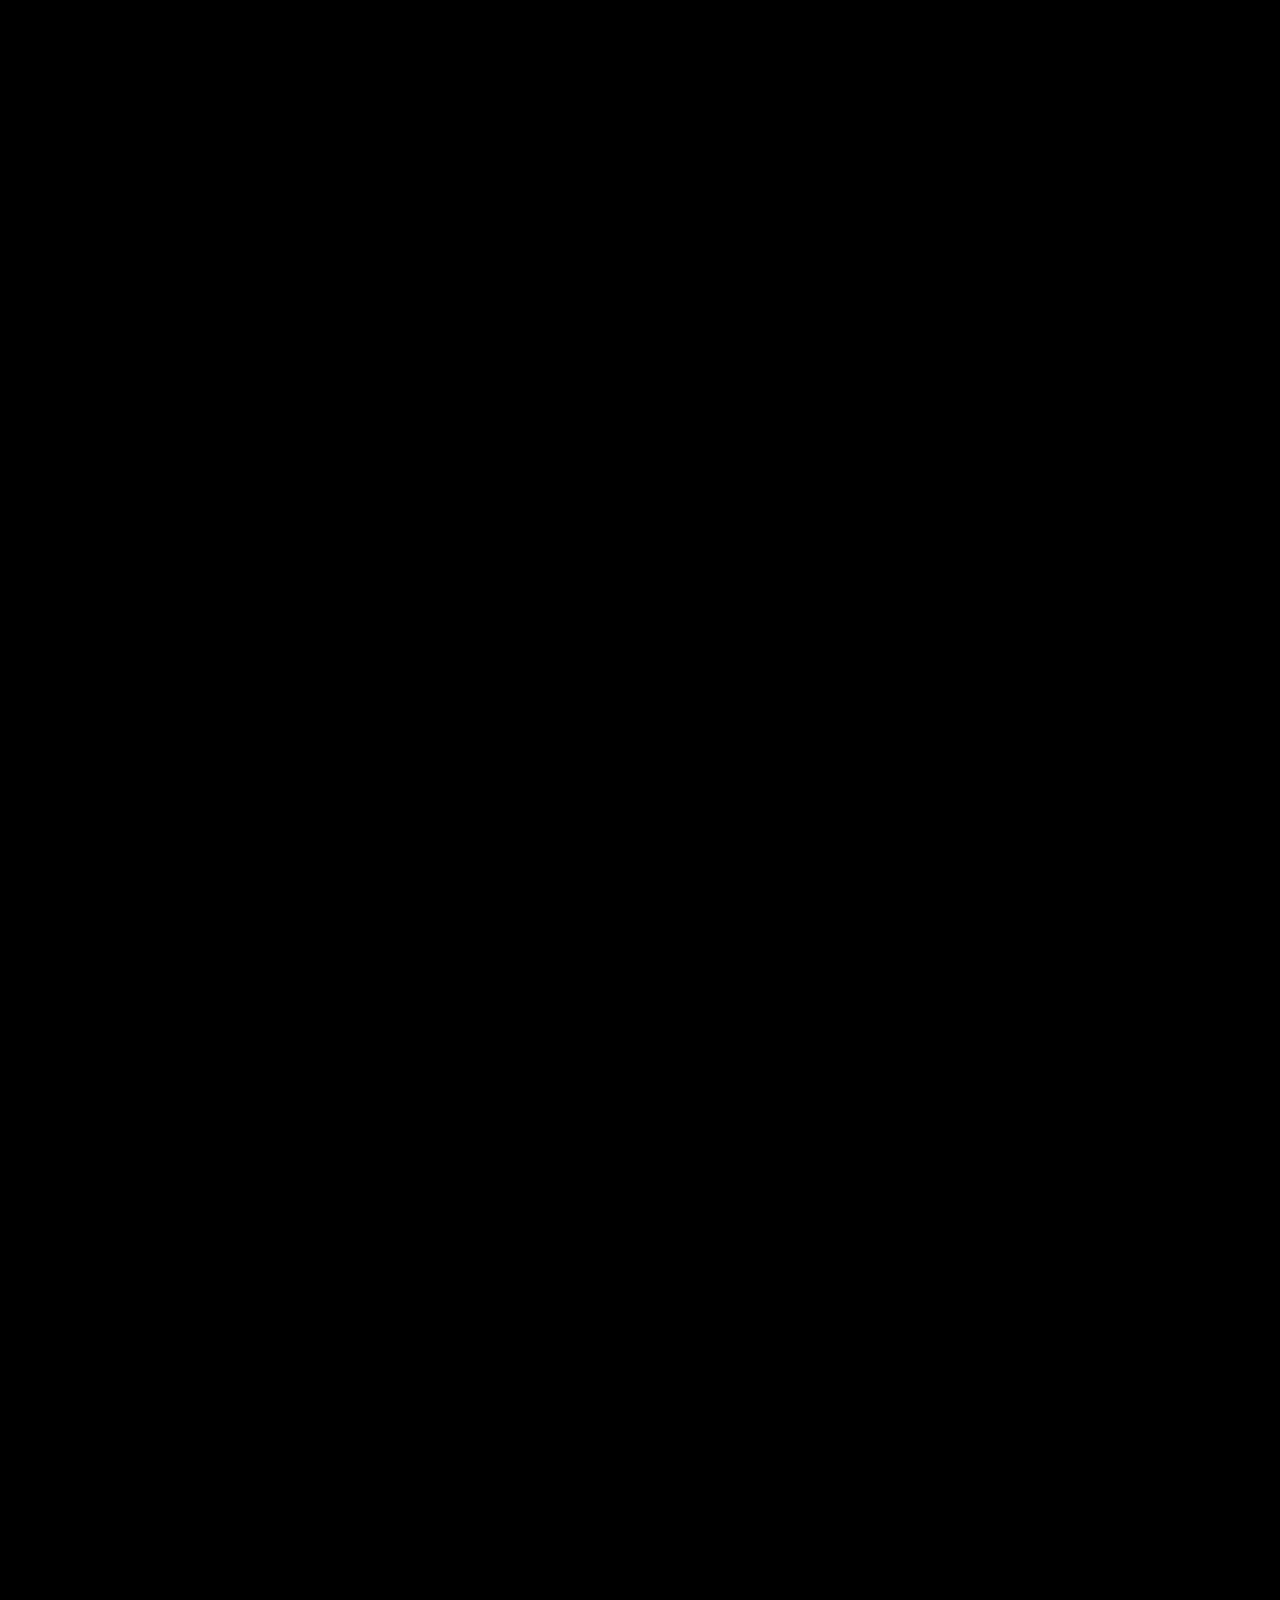
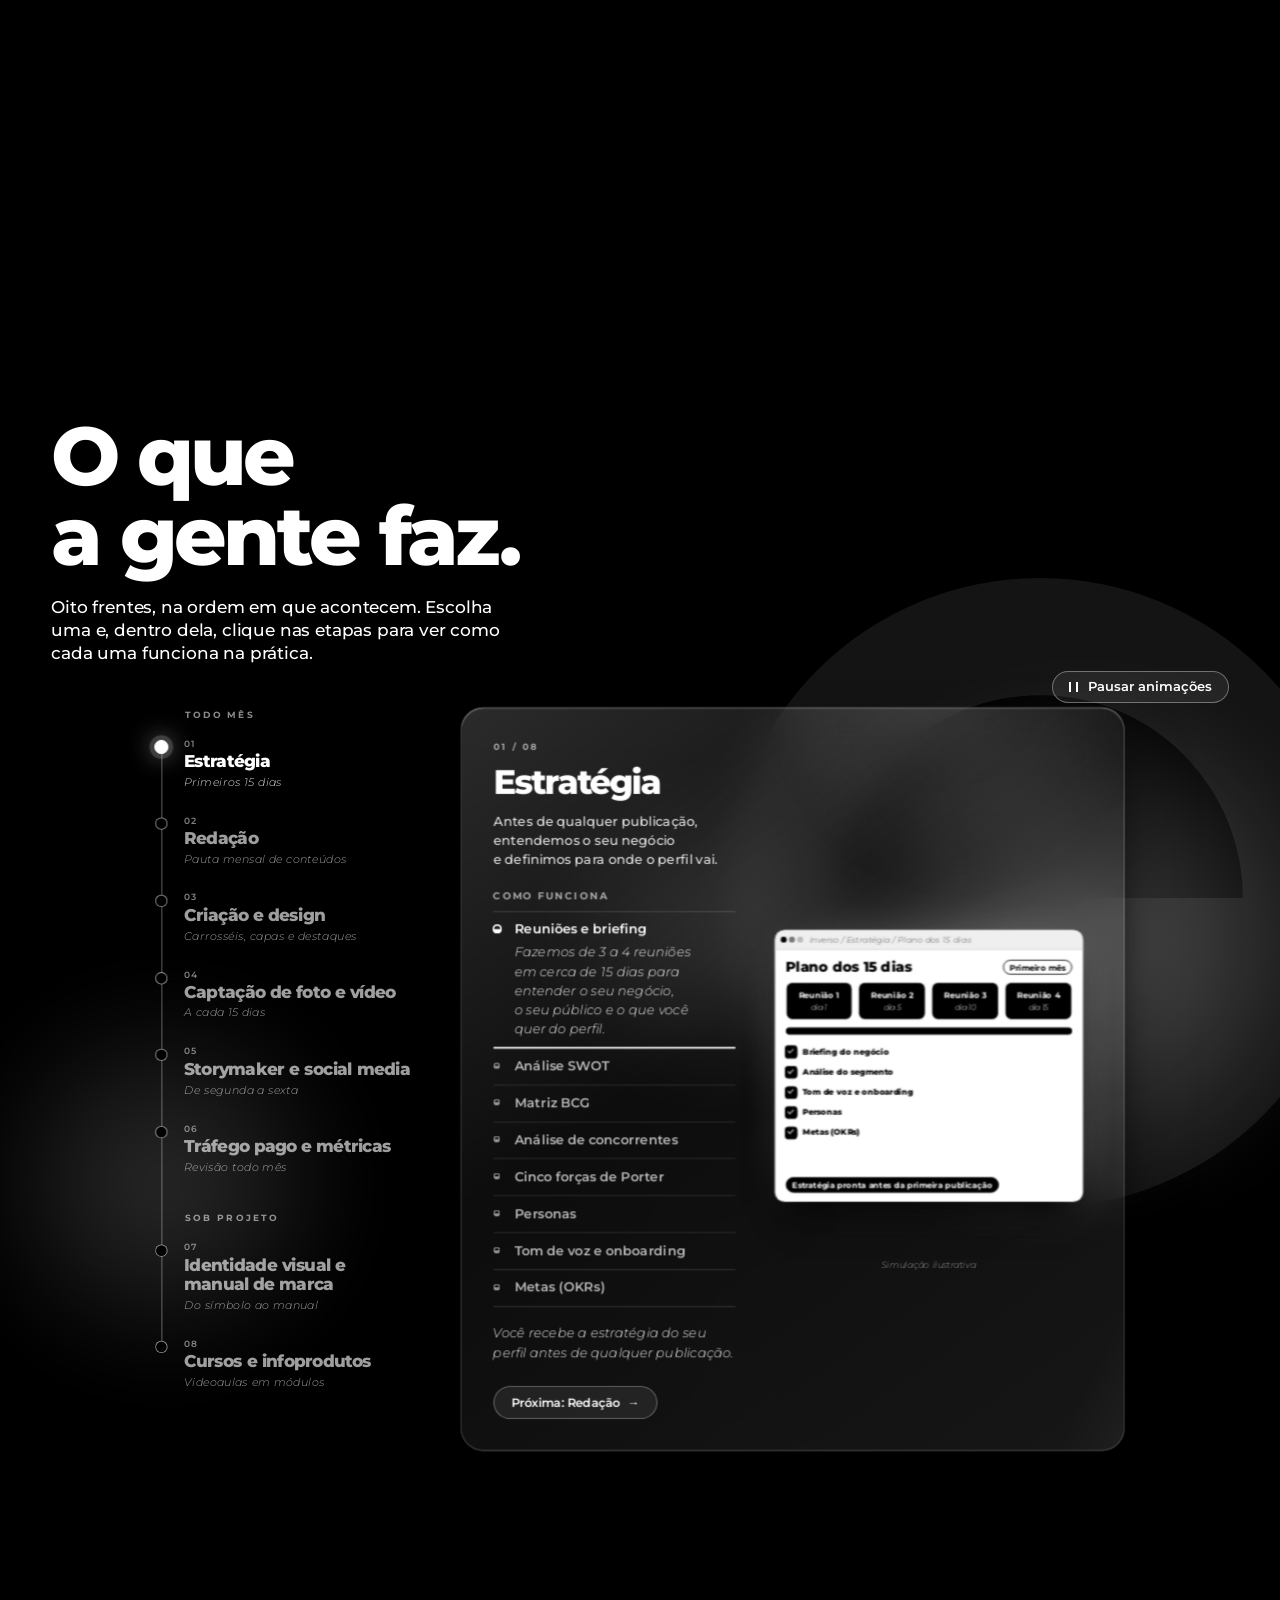
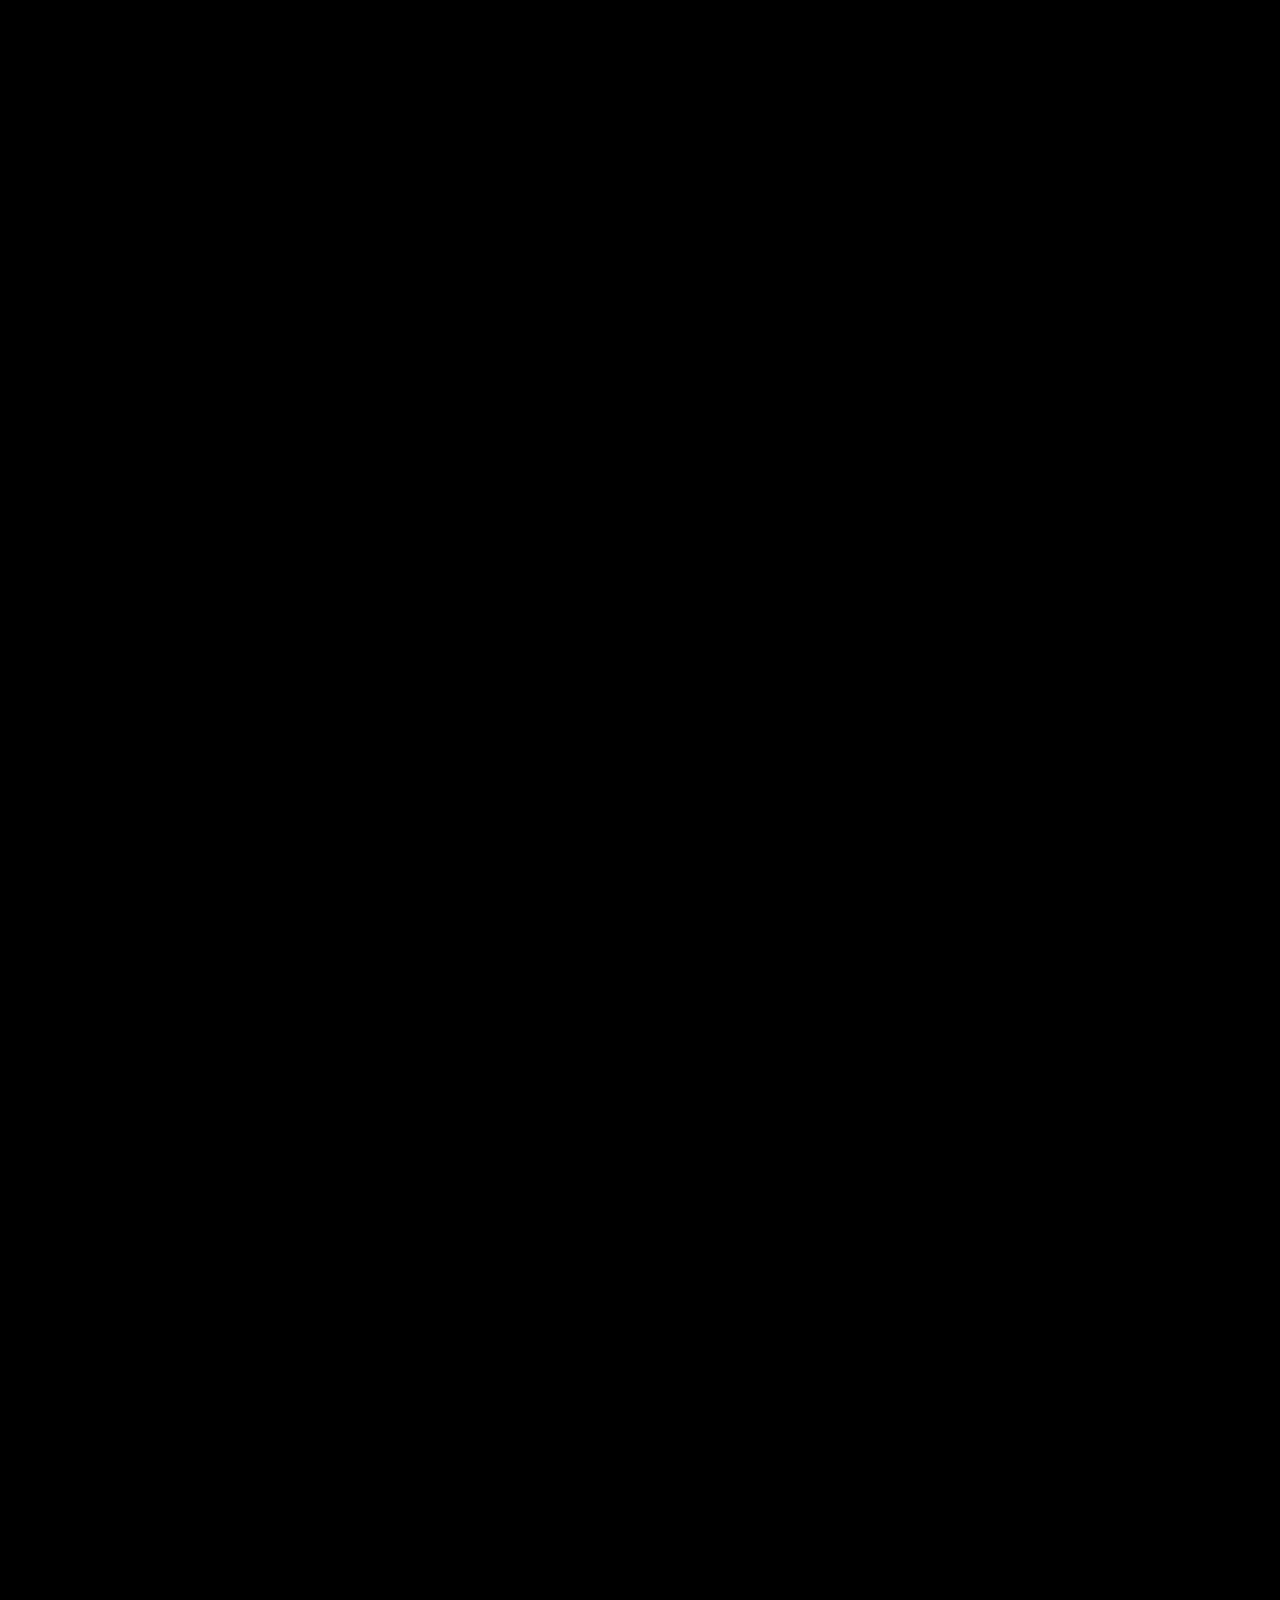
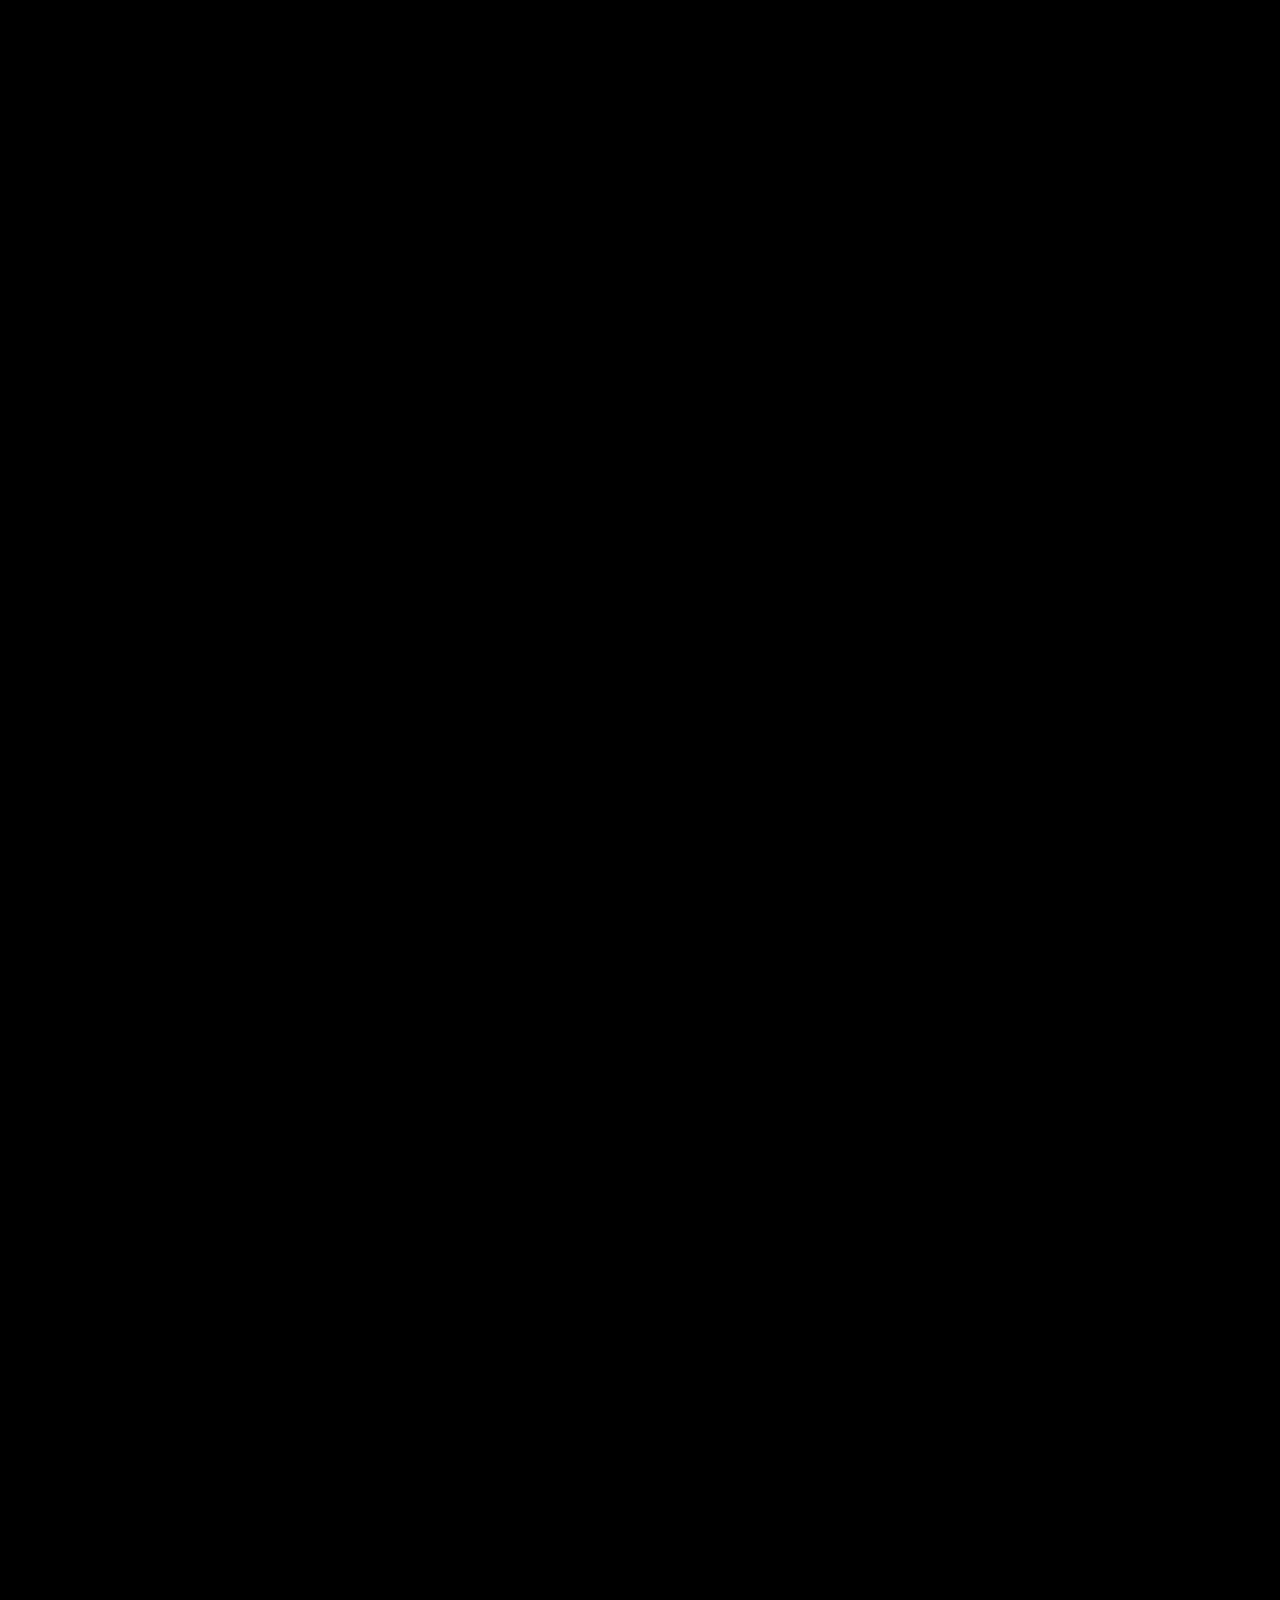
==== commit 11bceb9c: "Equipe: carrossel infinito de crachas (4/2/1 por vez), ficha redesenhada, altura igual pra todos, bo" ====
--- a/index.html
+++ b/index.html
@@ -51,7 +51,7 @@
     <a href="/blog/">Blog</a>
     <a href="#contato">Contato</a>
   </nav>
-  <div class="dots dots--bar"><a class="dot" href="https://www.behance.net/inversocontato" target="_blank" rel="noopener me" aria-label="Behance da Inverso (abre em outra aba)" title="Behance"><span class="dot__t" aria-hidden="true">Bē</span></a><a class="dot" href="https://inversomkt.substack.com" target="_blank" rel="noopener me" aria-label="Substack da Inverso (abre em outra aba)" title="Substack"><svg viewBox="0 0 24 24" aria-hidden="true"><path d="M5 4h14v2.2H5zM5 8.2h14v2.2H5zM5 12.4h14V21l-7-4-7 4z"/></svg></a><a class="dot" href="https://www.linkedin.com/company/inverso-marketing" target="_blank" rel="noopener me" aria-label="LinkedIn da Inverso (abre em outra aba)" title="LinkedIn"><svg viewBox="0 0 24 24" aria-hidden="true"><path d="M4.6 9.2h3V19h-3zM6.1 4.6a1.75 1.75 0 110 3.5 1.75 1.75 0 010-3.5zM10 9.2h2.9v1.35c.5-.95 1.65-1.6 3.1-1.6 3 0 3.7 1.95 3.7 4.5V19h-3v-5c0-1.2 0-2.55-1.65-2.55S13 12.8 13 14v5h-3z"/></svg></a></div>
+  <div class="dots dots--bar"><a class="dot" href="https://www.instagram.com/inverso.mkt/" target="_blank" rel="noopener me" aria-label="Instagram da Inverso (abre em outra aba)" title="Instagram"><svg viewBox="0 0 24 24" aria-hidden="true"><path fill-rule="evenodd" d="M7 3h10a4 4 0 014 4v10a4 4 0 01-4 4H7a4 4 0 01-4-4V7a4 4 0 014-4zm0 2a2 2 0 00-2 2v10a2 2 0 002 2h10a2 2 0 002-2V7a2 2 0 00-2-2zm5 2.5a4.5 4.5 0 110 9 4.5 4.5 0 010-9zm0 2a2.5 2.5 0 100 5 2.5 2.5 0 000-5zM17.3 5.8a1.1 1.1 0 110 2.2 1.1 1.1 0 010-2.2z"/></svg></a><a class="dot" href="https://www.behance.net/inversocontato" target="_blank" rel="noopener me" aria-label="Behance da Inverso (abre em outra aba)" title="Behance"><span class="dot__t" aria-hidden="true">Bē</span></a><a class="dot" href="https://inversomkt.substack.com" target="_blank" rel="noopener me" aria-label="Substack da Inverso (abre em outra aba)" title="Substack"><svg viewBox="0 0 24 24" aria-hidden="true"><path d="M5 4h14v2.2H5zM5 8.2h14v2.2H5zM5 12.4h14V21l-7-4-7 4z"/></svg></a><a class="dot" href="https://www.linkedin.com/company/inverso-marketing" target="_blank" rel="noopener me" aria-label="LinkedIn da Inverso (abre em outra aba)" title="LinkedIn"><svg viewBox="0 0 24 24" aria-hidden="true"><path d="M4.6 9.2h3V19h-3zM6.1 4.6a1.75 1.75 0 110 3.5 1.75 1.75 0 010-3.5zM10 9.2h2.9v1.35c.5-.95 1.65-1.6 3.1-1.6 3 0 3.7 1.95 3.7 4.5V19h-3v-5c0-1.2 0-2.55-1.65-2.55S13 12.8 13 14v5h-3z"/></svg></a></div>
   <a class="btn" href="#contato">Falar com a gente</a>
 </header>
 
@@ -628,119 +628,411 @@
   <div class="eq__in">
     <div class="eq__top">
       <div><p class="eq__k">Equipe</p><h2 class="eq__t" id="eq-t">Quem faz a Inverso <em>acontecer</em></h2></div>
-      <p class="eq__hint">Gente de design, texto, redes e estratégia. Passe o mouse sobre um crachá para ver a ficha. No celular, toque nele.</p>
-    </div>
-    <div class="eq__room" data-eq>
+      <p class="eq__hint">Arraste os crachás pro lado. Passe o mouse sobre um deles, ou toque no celular, para ver a ficha.</p>
+    </div>
+    <div class="eq__room" data-eq role="region" aria-roledescription="carrossel" aria-label="Equipe da Inverso">
       <div class="eq__stage">
         <div class="eq__wall" aria-hidden="true"></div>
         <i class="eq__base" aria-hidden="true"></i>
         <div class="eq__floor" aria-hidden="true"></div>
         <i class="eq__track" aria-hidden="true"></i>
+        <div class="eq__lamps" aria-hidden="true"><i class="eq__lamp"><b></b></i><i class="eq__lamp"><b></b></i><i class="eq__lamp"><b></b></i><i class="eq__lamp"><b></b></i></div>
         <i class="eq__rail" aria-hidden="true"></i>
         <div class="eq__clock" aria-hidden="true"><i class="eq__h"></i><i class="eq__m"></i><b></b></div>
-        <ul class="eq__rack">
-<li class="crc" style="--i:0">
-  <i class="crc__spot" aria-hidden="true"></i><i class="crc__lamp" aria-hidden="true"></i><i class="crc__hook" aria-hidden="true"></i><i class="crc__shadow" aria-hidden="true"></i>
+        <div class="eq__rack">
+          <ul class="eq__row" role="list">
+<li class="crc" data-i="0" aria-hidden="true">
+  <i class="crc__shadow" aria-hidden="true"></i><i class="crc__hook" aria-hidden="true"></i>
+  <div class="crc__lift"><div class="crc__sway">
+    <i class="crc__strap" aria-hidden="true"></i><i class="crc__clip" aria-hidden="true"></i>
+    <div class="crc__card" tabindex="-1" role="group" aria-label="Crachá de Juliane Quadros">
+      <div class="crc__f crc__front">
+        <span class="crc__slot" aria-hidden="true"></span>
+        <div class="crc__bar" aria-hidden="true"><i class="crc__logo"></i><span>Equipe</span></div>
+        <img class="crc__ph" src="/img/equipe/juliane.webp" width="480" height="640" alt="Foto de Juliane Quadros, em preto e branco" loading="lazy" decoding="async" draggable="false">
+        <div class="crc__id">
+          <p class="crc__n">Juliane Quadros</p>
+          <p class="crc__r">Designer</p>
+        </div>
+        <div class="crc__foot" aria-hidden="true"><i class="crc__code"></i><span>Nº 01</span></div>
+      </div>
+      <div class="crc__f crc__back">
+        <span class="crc__slot" aria-hidden="true"></span>
+        <div class="crc__hd"><span>Ficha</span><span>Nº 01</span></div>
+        <div class="crc__who">
+          <p class="crc__bn">Juliane Quadros</p>
+          <p class="crc__br">Designer</p>
+          
+        </div>
+        <div class="crc__ed">
+          <p class="crc__fl">Formação</p>
+          <ul class="crc__ul"><li><b>Publicidade e Propaganda</b><span>UCDB</span></li></ul>
+        </div>
+        <p class="crc__q">Apaixonada por criar narrativas visuais. Cada cor, traço e espaço vazio existe pra contar quem a marca é.</p>
+      </div>
+    </div>
+  </div></div>
+</li>
+<li class="crc" data-i="1" aria-hidden="true">
+  <i class="crc__shadow" aria-hidden="true"></i><i class="crc__hook" aria-hidden="true"></i>
+  <div class="crc__lift"><div class="crc__sway">
+    <i class="crc__strap" aria-hidden="true"></i><i class="crc__clip" aria-hidden="true"></i>
+    <div class="crc__card" tabindex="-1" role="group" aria-label="Crachá de Raquel Rosembergue">
+      <div class="crc__f crc__front">
+        <span class="crc__slot" aria-hidden="true"></span>
+        <div class="crc__bar" aria-hidden="true"><i class="crc__logo"></i><span>Equipe</span></div>
+        <img class="crc__ph" src="/img/equipe/raquel.webp" width="480" height="640" alt="Foto de Raquel Rosembergue, em preto e branco" loading="lazy" decoding="async" draggable="false">
+        <div class="crc__id">
+          <p class="crc__n">Raquel Rosembergue</p>
+          <p class="crc__r">Social Media · StoryMaker</p>
+        </div>
+        <div class="crc__foot" aria-hidden="true"><i class="crc__code"></i><span>Nº 02</span></div>
+      </div>
+      <div class="crc__f crc__back">
+        <span class="crc__slot" aria-hidden="true"></span>
+        <div class="crc__hd"><span>Ficha</span><span>Nº 02</span></div>
+        <div class="crc__who">
+          <p class="crc__bn">Raquel Rosembergue</p>
+          <p class="crc__br">Social Media · StoryMaker</p>
+          
+        </div>
+        <div class="crc__ed">
+          <p class="crc__fl">Formação</p>
+          <ul class="crc__ul"><li><b>Publicidade e Propaganda</b><span>UCDB</span></li><li><b>Marketing</b><span>UFMS</span></li></ul>
+        </div>
+        <p class="crc__q">Transforma o dia a dia de uma marca em história. Nos stories, o pequeno vira conversa e quem acompanha se sente parte.</p>
+      </div>
+    </div>
+  </div></div>
+</li>
+<li class="crc" data-i="2" aria-hidden="true">
+  <i class="crc__shadow" aria-hidden="true"></i><i class="crc__hook" aria-hidden="true"></i>
+  <div class="crc__lift"><div class="crc__sway">
+    <i class="crc__strap" aria-hidden="true"></i><i class="crc__clip" aria-hidden="true"></i>
+    <div class="crc__card" tabindex="-1" role="group" aria-label="Crachá de Erick Fernandes">
+      <div class="crc__f crc__front">
+        <span class="crc__slot" aria-hidden="true"></span>
+        <div class="crc__bar" aria-hidden="true"><i class="crc__logo"></i><span>Equipe</span></div>
+        <img class="crc__ph" src="/img/equipe/erick.webp" width="480" height="640" alt="Foto de Erick Fernandes, em preto e branco" loading="lazy" decoding="async" draggable="false">
+        <div class="crc__id">
+          <p class="crc__n">Erick Fernandes</p>
+          <p class="crc__r">Gestor de Marketing</p>
+        </div>
+        <div class="crc__foot" aria-hidden="true"><i class="crc__code"></i><span>Nº 03</span></div>
+      </div>
+      <div class="crc__f crc__back">
+        <span class="crc__slot" aria-hidden="true"></span>
+        <div class="crc__hd"><span>Ficha</span><span>Nº 03</span></div>
+        <div class="crc__who">
+          <p class="crc__bn">Erick Fernandes<span class="crc__ap">“Koda”</span></p>
+          <p class="crc__br">Gestor de Marketing</p>
+          <p class="crc__tag">Fundador da Inverso MKT</p>
+        </div>
+        <div class="crc__ed">
+          <p class="crc__fl">Formação</p>
+          <ul class="crc__ul"><li><b>Publicidade e Propaganda</b><span>UCDB</span></li><li><b>Design</b><span>UCDB</span></li></ul>
+        </div>
+        <p class="crc__q">Acredita em estratégia que cabe na realidade de quem executa. Une dados e intuição pra marca crescer sem perder o jeito dela.</p>
+      </div>
+    </div>
+  </div></div>
+</li>
+<li class="crc" data-i="3" aria-hidden="true">
+  <i class="crc__shadow" aria-hidden="true"></i><i class="crc__hook" aria-hidden="true"></i>
+  <div class="crc__lift"><div class="crc__sway">
+    <i class="crc__strap" aria-hidden="true"></i><i class="crc__clip" aria-hidden="true"></i>
+    <div class="crc__card" tabindex="-1" role="group" aria-label="Crachá de Nathália Rabelo">
+      <div class="crc__f crc__front">
+        <span class="crc__slot" aria-hidden="true"></span>
+        <div class="crc__bar" aria-hidden="true"><i class="crc__logo"></i><span>Equipe</span></div>
+        <img class="crc__ph" src="/img/equipe/nathalia.webp" width="480" height="640" alt="Foto de Nathália Rabelo, em preto e branco" loading="lazy" decoding="async" draggable="false">
+        <div class="crc__id">
+          <p class="crc__n">Nathália Rabelo</p>
+          <p class="crc__r">Redatora e Roteirista</p>
+        </div>
+        <div class="crc__foot" aria-hidden="true"><i class="crc__code"></i><span>Nº 04</span></div>
+      </div>
+      <div class="crc__f crc__back">
+        <span class="crc__slot" aria-hidden="true"></span>
+        <div class="crc__hd"><span>Ficha</span><span>Nº 04</span></div>
+        <div class="crc__who">
+          <p class="crc__bn">Nathália Rabelo</p>
+          <p class="crc__br">Redatora e Roteirista</p>
+          <p class="crc__tag">Fundadora da SaiDeCacho</p>
+        </div>
+        <div class="crc__ed">
+          <p class="crc__fl">Formação</p>
+          <ul class="crc__ul"><li><b>Jornalismo</b><span>UFMS</span></li></ul>
+        </div>
+        <p class="crc__q">Procura as palavras certas pra dizer o que cada cliente sente e ainda não sabia como falar.</p>
+      </div>
+    </div>
+  </div></div>
+</li>
+<li class="crc" data-i="0">
+  <i class="crc__shadow" aria-hidden="true"></i><i class="crc__hook" aria-hidden="true"></i>
   <div class="crc__lift"><div class="crc__sway">
     <i class="crc__strap" aria-hidden="true"></i><i class="crc__clip" aria-hidden="true"></i>
     <div class="crc__card" tabindex="0" role="group" aria-label="Crachá de Juliane Quadros">
       <div class="crc__f crc__front">
         <span class="crc__slot" aria-hidden="true"></span>
-        <div class="crc__bar" aria-hidden="true"><i class="crc__logo"></i><span><em>Equipe · </em>Nº 01</span></div>
-        <img class="crc__ph" src="/img/equipe/juliane.webp" width="480" height="640" alt="Foto de Juliane Quadros, em preto e branco" loading="lazy" decoding="async">
-        <p class="crc__n">Juliane Quadros</p>
-        <p class="crc__r">Designer</p>
+        <div class="crc__bar" aria-hidden="true"><i class="crc__logo"></i><span>Equipe</span></div>
+        <img class="crc__ph" src="/img/equipe/juliane.webp" width="480" height="640" alt="Foto de Juliane Quadros, em preto e branco" loading="lazy" decoding="async" draggable="false">
+        <div class="crc__id">
+          <p class="crc__n">Juliane Quadros</p>
+          <p class="crc__r">Designer</p>
+        </div>
+        <div class="crc__foot" aria-hidden="true"><i class="crc__code"></i><span>Nº 01</span></div>
       </div>
       <div class="crc__f crc__back">
         <span class="crc__slot" aria-hidden="true"></span>
-        <p class="crc__lab">Ficha · Nº 01</p>
-        <p class="crc__bn">Juliane Quadros</p>
-        <p class="crc__br">Designer</p>
-        
-        <p class="crc__fl">Formação</p>
-        <ul class="crc__ul"><li><b>Publicidade e Propaganda</b><span>UCDB</span></li></ul>
+        <div class="crc__hd"><span>Ficha</span><span>Nº 01</span></div>
+        <div class="crc__who">
+          <p class="crc__bn">Juliane Quadros</p>
+          <p class="crc__br">Designer</p>
+          
+        </div>
+        <div class="crc__ed">
+          <p class="crc__fl">Formação</p>
+          <ul class="crc__ul"><li><b>Publicidade e Propaganda</b><span>UCDB</span></li></ul>
+        </div>
         <p class="crc__q">Apaixonada por criar narrativas visuais. Cada cor, traço e espaço vazio existe pra contar quem a marca é.</p>
       </div>
     </div>
   </div></div>
 </li>
-<li class="crc" style="--i:1">
-  <i class="crc__spot" aria-hidden="true"></i><i class="crc__lamp" aria-hidden="true"></i><i class="crc__hook" aria-hidden="true"></i><i class="crc__shadow" aria-hidden="true"></i>
+<li class="crc" data-i="1">
+  <i class="crc__shadow" aria-hidden="true"></i><i class="crc__hook" aria-hidden="true"></i>
   <div class="crc__lift"><div class="crc__sway">
     <i class="crc__strap" aria-hidden="true"></i><i class="crc__clip" aria-hidden="true"></i>
     <div class="crc__card" tabindex="0" role="group" aria-label="Crachá de Raquel Rosembergue">
       <div class="crc__f crc__front">
         <span class="crc__slot" aria-hidden="true"></span>
-        <div class="crc__bar" aria-hidden="true"><i class="crc__logo"></i><span><em>Equipe · </em>Nº 02</span></div>
-        <img class="crc__ph" src="/img/equipe/raquel.webp" width="480" height="640" alt="Foto de Raquel Rosembergue, em preto e branco" loading="lazy" decoding="async">
-        <p class="crc__n">Raquel Rosembergue</p>
-        <p class="crc__r">Social Media<br>StoryMaker</p>
+        <div class="crc__bar" aria-hidden="true"><i class="crc__logo"></i><span>Equipe</span></div>
+        <img class="crc__ph" src="/img/equipe/raquel.webp" width="480" height="640" alt="Foto de Raquel Rosembergue, em preto e branco" loading="lazy" decoding="async" draggable="false">
+        <div class="crc__id">
+          <p class="crc__n">Raquel Rosembergue</p>
+          <p class="crc__r">Social Media · StoryMaker</p>
+        </div>
+        <div class="crc__foot" aria-hidden="true"><i class="crc__code"></i><span>Nº 02</span></div>
       </div>
       <div class="crc__f crc__back">
         <span class="crc__slot" aria-hidden="true"></span>
-        <p class="crc__lab">Ficha · Nº 02</p>
-        <p class="crc__bn">Raquel Rosembergue</p>
-        <p class="crc__br">Social Media<br>StoryMaker</p>
-        
-        <p class="crc__fl">Formação</p>
-        <ul class="crc__ul"><li><b>Publicidade e Propaganda</b><span>UCDB</span></li><li><b>Marketing</b><span>UFMS</span></li></ul>
+        <div class="crc__hd"><span>Ficha</span><span>Nº 02</span></div>
+        <div class="crc__who">
+          <p class="crc__bn">Raquel Rosembergue</p>
+          <p class="crc__br">Social Media · StoryMaker</p>
+          
+        </div>
+        <div class="crc__ed">
+          <p class="crc__fl">Formação</p>
+          <ul class="crc__ul"><li><b>Publicidade e Propaganda</b><span>UCDB</span></li><li><b>Marketing</b><span>UFMS</span></li></ul>
+        </div>
         <p class="crc__q">Transforma o dia a dia de uma marca em história. Nos stories, o pequeno vira conversa e quem acompanha se sente parte.</p>
       </div>
     </div>
   </div></div>
 </li>
-<li class="crc" style="--i:2">
-  <i class="crc__spot" aria-hidden="true"></i><i class="crc__lamp" aria-hidden="true"></i><i class="crc__hook" aria-hidden="true"></i><i class="crc__shadow" aria-hidden="true"></i>
+<li class="crc" data-i="2">
+  <i class="crc__shadow" aria-hidden="true"></i><i class="crc__hook" aria-hidden="true"></i>
   <div class="crc__lift"><div class="crc__sway">
     <i class="crc__strap" aria-hidden="true"></i><i class="crc__clip" aria-hidden="true"></i>
     <div class="crc__card" tabindex="0" role="group" aria-label="Crachá de Erick Fernandes">
       <div class="crc__f crc__front">
         <span class="crc__slot" aria-hidden="true"></span>
-        <div class="crc__bar" aria-hidden="true"><i class="crc__logo"></i><span><em>Equipe · </em>Nº 03</span></div>
-        <img class="crc__ph" src="/img/equipe/erick.webp" width="480" height="640" alt="Foto de Erick Fernandes, em preto e branco" loading="lazy" decoding="async">
-        <p class="crc__n">Erick Fernandes</p>
-        <p class="crc__r">Gestor de Marketing</p>
+        <div class="crc__bar" aria-hidden="true"><i class="crc__logo"></i><span>Equipe</span></div>
+        <img class="crc__ph" src="/img/equipe/erick.webp" width="480" height="640" alt="Foto de Erick Fernandes, em preto e branco" loading="lazy" decoding="async" draggable="false">
+        <div class="crc__id">
+          <p class="crc__n">Erick Fernandes</p>
+          <p class="crc__r">Gestor de Marketing</p>
+        </div>
+        <div class="crc__foot" aria-hidden="true"><i class="crc__code"></i><span>Nº 03</span></div>
       </div>
       <div class="crc__f crc__back">
         <span class="crc__slot" aria-hidden="true"></span>
-        <p class="crc__lab">Ficha · Nº 03</p>
-        <p class="crc__bn">Erick Fernandes <span class="crc__ap">“Koda”</span></p>
-        <p class="crc__br">Gestor de Marketing</p>
-        <p class="crc__tag">Fundador da Inverso MKT</p>
-        <p class="crc__fl">Formação</p>
-        <ul class="crc__ul"><li><b>Publicidade e Propaganda</b><span>UCDB</span></li><li><b>Design</b><span>UCDB</span></li></ul>
+        <div class="crc__hd"><span>Ficha</span><span>Nº 03</span></div>
+        <div class="crc__who">
+          <p class="crc__bn">Erick Fernandes<span class="crc__ap">“Koda”</span></p>
+          <p class="crc__br">Gestor de Marketing</p>
+          <p class="crc__tag">Fundador da Inverso MKT</p>
+        </div>
+        <div class="crc__ed">
+          <p class="crc__fl">Formação</p>
+          <ul class="crc__ul"><li><b>Publicidade e Propaganda</b><span>UCDB</span></li><li><b>Design</b><span>UCDB</span></li></ul>
+        </div>
         <p class="crc__q">Acredita em estratégia que cabe na realidade de quem executa. Une dados e intuição pra marca crescer sem perder o jeito dela.</p>
       </div>
     </div>
   </div></div>
 </li>
-<li class="crc" style="--i:3">
-  <i class="crc__spot" aria-hidden="true"></i><i class="crc__lamp" aria-hidden="true"></i><i class="crc__hook" aria-hidden="true"></i><i class="crc__shadow" aria-hidden="true"></i>
+<li class="crc" data-i="3">
+  <i class="crc__shadow" aria-hidden="true"></i><i class="crc__hook" aria-hidden="true"></i>
   <div class="crc__lift"><div class="crc__sway">
     <i class="crc__strap" aria-hidden="true"></i><i class="crc__clip" aria-hidden="true"></i>
     <div class="crc__card" tabindex="0" role="group" aria-label="Crachá de Nathália Rabelo">
       <div class="crc__f crc__front">
         <span class="crc__slot" aria-hidden="true"></span>
-        <div class="crc__bar" aria-hidden="true"><i class="crc__logo"></i><span><em>Equipe · </em>Nº 04</span></div>
-        <img class="crc__ph" src="/img/equipe/nathalia.webp" width="480" height="640" alt="Foto de Nathália Rabelo, em preto e branco" loading="lazy" decoding="async">
-        <p class="crc__n">Nathália Rabelo</p>
-        <p class="crc__r">Redatora e Roteirista</p>
+        <div class="crc__bar" aria-hidden="true"><i class="crc__logo"></i><span>Equipe</span></div>
+        <img class="crc__ph" src="/img/equipe/nathalia.webp" width="480" height="640" alt="Foto de Nathália Rabelo, em preto e branco" loading="lazy" decoding="async" draggable="false">
+        <div class="crc__id">
+          <p class="crc__n">Nathália Rabelo</p>
+          <p class="crc__r">Redatora e Roteirista</p>
+        </div>
+        <div class="crc__foot" aria-hidden="true"><i class="crc__code"></i><span>Nº 04</span></div>
       </div>
       <div class="crc__f crc__back">
         <span class="crc__slot" aria-hidden="true"></span>
-        <p class="crc__lab">Ficha · Nº 04</p>
-        <p class="crc__bn">Nathália Rabelo</p>
-        <p class="crc__br">Redatora e Roteirista</p>
-        <p class="crc__tag">Fundadora da SaiDeCacho</p>
-        <p class="crc__fl">Formação</p>
-        <ul class="crc__ul"><li><b>Jornalismo</b><span>UFMS</span></li></ul>
+        <div class="crc__hd"><span>Ficha</span><span>Nº 04</span></div>
+        <div class="crc__who">
+          <p class="crc__bn">Nathália Rabelo</p>
+          <p class="crc__br">Redatora e Roteirista</p>
+          <p class="crc__tag">Fundadora da SaiDeCacho</p>
+        </div>
+        <div class="crc__ed">
+          <p class="crc__fl">Formação</p>
+          <ul class="crc__ul"><li><b>Jornalismo</b><span>UFMS</span></li></ul>
+        </div>
         <p class="crc__q">Procura as palavras certas pra dizer o que cada cliente sente e ainda não sabia como falar.</p>
       </div>
     </div>
   </div></div>
 </li>
-        </ul>
-      </div>
+<li class="crc" data-i="0" aria-hidden="true">
+  <i class="crc__shadow" aria-hidden="true"></i><i class="crc__hook" aria-hidden="true"></i>
+  <div class="crc__lift"><div class="crc__sway">
+    <i class="crc__strap" aria-hidden="true"></i><i class="crc__clip" aria-hidden="true"></i>
+    <div class="crc__card" tabindex="-1" role="group" aria-label="Crachá de Juliane Quadros">
+      <div class="crc__f crc__front">
+        <span class="crc__slot" aria-hidden="true"></span>
+        <div class="crc__bar" aria-hidden="true"><i class="crc__logo"></i><span>Equipe</span></div>
+        <img class="crc__ph" src="/img/equipe/juliane.webp" width="480" height="640" alt="Foto de Juliane Quadros, em preto e branco" loading="lazy" decoding="async" draggable="false">
+        <div class="crc__id">
+          <p class="crc__n">Juliane Quadros</p>
+          <p class="crc__r">Designer</p>
+        </div>
+        <div class="crc__foot" aria-hidden="true"><i class="crc__code"></i><span>Nº 01</span></div>
+      </div>
+      <div class="crc__f crc__back">
+        <span class="crc__slot" aria-hidden="true"></span>
+        <div class="crc__hd"><span>Ficha</span><span>Nº 01</span></div>
+        <div class="crc__who">
+          <p class="crc__bn">Juliane Quadros</p>
+          <p class="crc__br">Designer</p>
+          
+        </div>
+        <div class="crc__ed">
+          <p class="crc__fl">Formação</p>
+          <ul class="crc__ul"><li><b>Publicidade e Propaganda</b><span>UCDB</span></li></ul>
+        </div>
+        <p class="crc__q">Apaixonada por criar narrativas visuais. Cada cor, traço e espaço vazio existe pra contar quem a marca é.</p>
+      </div>
+    </div>
+  </div></div>
+</li>
+<li class="crc" data-i="1" aria-hidden="true">
+  <i class="crc__shadow" aria-hidden="true"></i><i class="crc__hook" aria-hidden="true"></i>
+  <div class="crc__lift"><div class="crc__sway">
+    <i class="crc__strap" aria-hidden="true"></i><i class="crc__clip" aria-hidden="true"></i>
+    <div class="crc__card" tabindex="-1" role="group" aria-label="Crachá de Raquel Rosembergue">
+      <div class="crc__f crc__front">
+        <span class="crc__slot" aria-hidden="true"></span>
+        <div class="crc__bar" aria-hidden="true"><i class="crc__logo"></i><span>Equipe</span></div>
+        <img class="crc__ph" src="/img/equipe/raquel.webp" width="480" height="640" alt="Foto de Raquel Rosembergue, em preto e branco" loading="lazy" decoding="async" draggable="false">
+        <div class="crc__id">
+          <p class="crc__n">Raquel Rosembergue</p>
+          <p class="crc__r">Social Media · StoryMaker</p>
+        </div>
+        <div class="crc__foot" aria-hidden="true"><i class="crc__code"></i><span>Nº 02</span></div>
+      </div>
+      <div class="crc__f crc__back">
+        <span class="crc__slot" aria-hidden="true"></span>
+        <div class="crc__hd"><span>Ficha</span><span>Nº 02</span></div>
+        <div class="crc__who">
+          <p class="crc__bn">Raquel Rosembergue</p>
+          <p class="crc__br">Social Media · StoryMaker</p>
+          
+        </div>
+        <div class="crc__ed">
+          <p class="crc__fl">Formação</p>
+          <ul class="crc__ul"><li><b>Publicidade e Propaganda</b><span>UCDB</span></li><li><b>Marketing</b><span>UFMS</span></li></ul>
+        </div>
+        <p class="crc__q">Transforma o dia a dia de uma marca em história. Nos stories, o pequeno vira conversa e quem acompanha se sente parte.</p>
+      </div>
+    </div>
+  </div></div>
+</li>
+<li class="crc" data-i="2" aria-hidden="true">
+  <i class="crc__shadow" aria-hidden="true"></i><i class="crc__hook" aria-hidden="true"></i>
+  <div class="crc__lift"><div class="crc__sway">
+    <i class="crc__strap" aria-hidden="true"></i><i class="crc__clip" aria-hidden="true"></i>
+    <div class="crc__card" tabindex="-1" role="group" aria-label="Crachá de Erick Fernandes">
+      <div class="crc__f crc__front">
+        <span class="crc__slot" aria-hidden="true"></span>
+        <div class="crc__bar" aria-hidden="true"><i class="crc__logo"></i><span>Equipe</span></div>
+        <img class="crc__ph" src="/img/equipe/erick.webp" width="480" height="640" alt="Foto de Erick Fernandes, em preto e branco" loading="lazy" decoding="async" draggable="false">
+        <div class="crc__id">
+          <p class="crc__n">Erick Fernandes</p>
+          <p class="crc__r">Gestor de Marketing</p>
+        </div>
+        <div class="crc__foot" aria-hidden="true"><i class="crc__code"></i><span>Nº 03</span></div>
+      </div>
+      <div class="crc__f crc__back">
+        <span class="crc__slot" aria-hidden="true"></span>
+        <div class="crc__hd"><span>Ficha</span><span>Nº 03</span></div>
+        <div class="crc__who">
+          <p class="crc__bn">Erick Fernandes<span class="crc__ap">“Koda”</span></p>
+          <p class="crc__br">Gestor de Marketing</p>
+          <p class="crc__tag">Fundador da Inverso MKT</p>
+        </div>
+        <div class="crc__ed">
+          <p class="crc__fl">Formação</p>
+          <ul class="crc__ul"><li><b>Publicidade e Propaganda</b><span>UCDB</span></li><li><b>Design</b><span>UCDB</span></li></ul>
+        </div>
+        <p class="crc__q">Acredita em estratégia que cabe na realidade de quem executa. Une dados e intuição pra marca crescer sem perder o jeito dela.</p>
+      </div>
+    </div>
+  </div></div>
+</li>
+<li class="crc" data-i="3" aria-hidden="true">
+  <i class="crc__shadow" aria-hidden="true"></i><i class="crc__hook" aria-hidden="true"></i>
+  <div class="crc__lift"><div class="crc__sway">
+    <i class="crc__strap" aria-hidden="true"></i><i class="crc__clip" aria-hidden="true"></i>
+    <div class="crc__card" tabindex="-1" role="group" aria-label="Crachá de Nathália Rabelo">
+      <div class="crc__f crc__front">
+        <span class="crc__slot" aria-hidden="true"></span>
+        <div class="crc__bar" aria-hidden="true"><i class="crc__logo"></i><span>Equipe</span></div>
+        <img class="crc__ph" src="/img/equipe/nathalia.webp" width="480" height="640" alt="Foto de Nathália Rabelo, em preto e branco" loading="lazy" decoding="async" draggable="false">
+        <div class="crc__id">
+          <p class="crc__n">Nathália Rabelo</p>
+          <p class="crc__r">Redatora e Roteirista</p>
+        </div>
+        <div class="crc__foot" aria-hidden="true"><i class="crc__code"></i><span>Nº 04</span></div>
+      </div>
+      <div class="crc__f crc__back">
+        <span class="crc__slot" aria-hidden="true"></span>
+        <div class="crc__hd"><span>Ficha</span><span>Nº 04</span></div>
+        <div class="crc__who">
+          <p class="crc__bn">Nathália Rabelo</p>
+          <p class="crc__br">Redatora e Roteirista</p>
+          <p class="crc__tag">Fundadora da SaiDeCacho</p>
+        </div>
+        <div class="crc__ed">
+          <p class="crc__fl">Formação</p>
+          <ul class="crc__ul"><li><b>Jornalismo</b><span>UFMS</span></li></ul>
+        </div>
+        <p class="crc__q">Procura as palavras certas pra dizer o que cada cliente sente e ainda não sabia como falar.</p>
+      </div>
+    </div>
+  </div></div>
+</li>
+          </ul>
+        </div>
+      </div>
+    </div>
+    <div class="eq__ctl">
+      <button class="eq__btn" type="button" data-dir="-1" aria-label="Crachá anterior"><svg viewBox="0 0 24 24" aria-hidden="true"><path d="M15 5l-7 7 7 7" fill="none" stroke="currentColor" stroke-width="2" stroke-linecap="round" stroke-linejoin="round"/></svg></button>
+      <div class="eq__dots" aria-label="Escolher pessoa"><button class="eq__dot" type="button" data-go="0" aria-label="Ir para Juliane Quadros"></button><button class="eq__dot" type="button" data-go="1" aria-label="Ir para Raquel Rosembergue"></button><button class="eq__dot" type="button" data-go="2" aria-label="Ir para Erick Fernandes"></button><button class="eq__dot" type="button" data-go="3" aria-label="Ir para Nathália Rabelo"></button></div>
+      <button class="eq__btn" type="button" data-dir="1" aria-label="Próximo crachá"><svg viewBox="0 0 24 24" aria-hidden="true"><path d="M9 5l7 7-7 7" fill="none" stroke="currentColor" stroke-width="2" stroke-linecap="round" stroke-linejoin="round"/></svg></button>
     </div>
   </div>
 </section>
@@ -831,7 +1123,7 @@
 
 <footer class="foot">
   <a class="foot__ig" href="https://www.instagram.com/inverso.mkt/" target="_blank" rel="noopener">@inverso.mkt</a>
-  <div class="dots dots--foot"><a class="dot" href="https://www.behance.net/inversocontato" target="_blank" rel="noopener me" aria-label="Behance da Inverso (abre em outra aba)" title="Behance"><span class="dot__t" aria-hidden="true">Bē</span></a><a class="dot" href="https://inversomkt.substack.com" target="_blank" rel="noopener me" aria-label="Substack da Inverso (abre em outra aba)" title="Substack"><svg viewBox="0 0 24 24" aria-hidden="true"><path d="M5 4h14v2.2H5zM5 8.2h14v2.2H5zM5 12.4h14V21l-7-4-7 4z"/></svg></a><a class="dot" href="https://www.linkedin.com/company/inverso-marketing" target="_blank" rel="noopener me" aria-label="LinkedIn da Inverso (abre em outra aba)" title="LinkedIn"><svg viewBox="0 0 24 24" aria-hidden="true"><path d="M4.6 9.2h3V19h-3zM6.1 4.6a1.75 1.75 0 110 3.5 1.75 1.75 0 010-3.5zM10 9.2h2.9v1.35c.5-.95 1.65-1.6 3.1-1.6 3 0 3.7 1.95 3.7 4.5V19h-3v-5c0-1.2 0-2.55-1.65-2.55S13 12.8 13 14v5h-3z"/></svg></a></div>
+  <div class="dots dots--foot"><a class="dot" href="https://www.instagram.com/inverso.mkt/" target="_blank" rel="noopener me" aria-label="Instagram da Inverso (abre em outra aba)" title="Instagram"><svg viewBox="0 0 24 24" aria-hidden="true"><path fill-rule="evenodd" d="M7 3h10a4 4 0 014 4v10a4 4 0 01-4 4H7a4 4 0 01-4-4V7a4 4 0 014-4zm0 2a2 2 0 00-2 2v10a2 2 0 002 2h10a2 2 0 002-2V7a2 2 0 00-2-2zm5 2.5a4.5 4.5 0 110 9 4.5 4.5 0 010-9zm0 2a2.5 2.5 0 100 5 2.5 2.5 0 000-5zM17.3 5.8a1.1 1.1 0 110 2.2 1.1 1.1 0 010-2.2z"/></svg></a><a class="dot" href="https://www.behance.net/inversocontato" target="_blank" rel="noopener me" aria-label="Behance da Inverso (abre em outra aba)" title="Behance"><span class="dot__t" aria-hidden="true">Bē</span></a><a class="dot" href="https://inversomkt.substack.com" target="_blank" rel="noopener me" aria-label="Substack da Inverso (abre em outra aba)" title="Substack"><svg viewBox="0 0 24 24" aria-hidden="true"><path d="M5 4h14v2.2H5zM5 8.2h14v2.2H5zM5 12.4h14V21l-7-4-7 4z"/></svg></a><a class="dot" href="https://www.linkedin.com/company/inverso-marketing" target="_blank" rel="noopener me" aria-label="LinkedIn da Inverso (abre em outra aba)" title="LinkedIn"><svg viewBox="0 0 24 24" aria-hidden="true"><path d="M4.6 9.2h3V19h-3zM6.1 4.6a1.75 1.75 0 110 3.5 1.75 1.75 0 010-3.5zM10 9.2h2.9v1.35c.5-.95 1.65-1.6 3.1-1.6 3 0 3.7 1.95 3.7 4.5V19h-3v-5c0-1.2 0-2.55-1.65-2.55S13 12.8 13 14v5h-3z"/></svg></a></div>
   <p class="foot__small"><a href="/portfolio/">Portfólio</a> · <a href="/depoimentos/">Depoimentos</a> · <a href="/privacidade/">Política de Privacidade</a> · © 2026 Inverso</p>
 </footer>
 
--- a/css/eq.css
+++ b/css/eq.css
@@ -1,4 +1,4 @@
-/* Seção Equipe: escritório 3D com crachás */
+/* Seção Equipe: escritório 3D, crachás num trilho, carrossel infinito */
 .eq { background: #000; color: #fff; padding: clamp(5rem, 11vw, 8rem) var(--pad); position: relative; overflow: hidden; }
 .eq__in { max-width: 80rem; margin: 0 auto; }
 .eq__top { display: grid; gap: 1.25rem; margin-bottom: clamp(2rem, 4vw, 3rem); }
@@ -10,12 +10,15 @@
 
 /* sala */
 .eq__room {
-  --u: clamp(9px, 1.28vw, 15.5px);
-  --cw: 13em; --rt: 6em; --lt: .9em; --sl: 4.2em;
+  --u: clamp(11px, 1.28vw, 15.5px);
+  --cw: 16em; --rt: 5.4em; --sl: 3.2em; --lt: .8em;
+  --S: 320px;          /* largura de cada "casa" do carrossel (o JS ajusta em px) */
   --e: cubic-bezier(.2, .8, .2, 1);
-  font-size: var(--u); position: relative; height: 53em; border-radius: 1.6rem; overflow: hidden;
+  font-size: var(--u); position: relative; height: 45em; border-radius: 1.6rem; overflow: hidden;
   perspective: 1700px; background: #050505; border: 1px solid rgba(255, 255, 255, .14); isolation: isolate;
+  user-select: none; -webkit-user-select: none; touch-action: pan-y pinch-zoom; cursor: grab;
 }
+.eq__room.is-drag { cursor: grabbing; }
 .eq__stage { position: absolute; inset: 0; transform-style: preserve-3d; transform: rotateX(var(--rx, 0deg)) rotateY(var(--ry, 0deg)); transition: transform .35s ease-out; }
 .eq__stage > * { position: absolute; }
 
@@ -36,110 +39,115 @@
     linear-gradient(#262626, #0c0c0c);
 }
 .eq__track { left: -9%; right: -9%; top: .5em; height: .55em; transform: translateZ(-80px); background: linear-gradient(#303030, #151515); box-shadow: 0 .4em .8em rgba(0, 0, 0, .6); }
-.eq__rail { left: 2.5%; right: 2.5%; top: var(--rt); height: .8em; transform: translateZ(-70px); border-radius: .4em; background: linear-gradient(#5a5a5a, #1d1d1d); box-shadow: 0 .6em 1.1em rgba(0, 0, 0, .65), inset 0 1px 0 rgba(255, 255, 255, .25); }
+.eq__rail { left: -9%; right: -9%; top: var(--rt); height: .8em; transform: translateZ(-70px); background: linear-gradient(#5a5a5a, #1d1d1d); box-shadow: 0 .6em 1.1em rgba(0, 0, 0, .65), inset 0 1px 0 rgba(255, 255, 255, .25); }
 
-.eq__clock { right: 1.6%; top: 1.8em; width: 3.6em; height: 3.6em; border-radius: 50%; transform: translateZ(-80px); background: #101010; border: .22em solid #3b3b3b; box-shadow: 0 .4em .9em rgba(0, 0, 0, .6); }
+.eq__clock { right: 1.6%; top: 1.8em; width: 3.4em; height: 3.4em; border-radius: 50%; transform: translateZ(-80px); background: #101010; border: .22em solid #3b3b3b; box-shadow: 0 .4em .9em rgba(0, 0, 0, .6); }
 .eq__clock i { position: absolute; left: 50%; bottom: 50%; transform-origin: 50% 100%; background: #f2f2f0; border-radius: 1em; }
 .eq__h { width: .2em; height: 1em; margin-left: -.1em; }
 .eq__m { width: .13em; height: 1.4em; margin-left: -.065em; }
 .eq__clock b { position: absolute; left: 50%; top: 50%; width: .4em; height: .4em; margin: -.2em 0 0 -.2em; border-radius: 50%; background: #f2f2f0; }
 
-/* crachás */
-.eq__rack { inset: 0; margin: 0; padding: 0 4%; list-style: none; display: grid; grid-template-columns: repeat(4, minmax(0, 1fr)); transform-style: preserve-3d; }
-.crc { position: relative; display: flex; justify-content: center; padding-top: calc(var(--rt) + .45em); transform-style: preserve-3d; }
-.crc__spot { position: absolute; left: 50%; top: calc(var(--lt) + .9em); width: 30em; height: 41em; margin-left: -15em; transform: translateZ(-80px); pointer-events: none; opacity: .75; transition: opacity .6s, filter .6s; }
-.crc__spot::before { content: ""; position: absolute; inset: 0; clip-path: polygon(47% 0, 53% 0, 94% 100%, 6% 100%); background: linear-gradient(rgba(255, 255, 255, .16), rgba(255, 255, 255, 0) 88%); }
-.crc__spot::after { content: ""; position: absolute; left: 0; right: 0; top: 18%; bottom: 0; background: radial-gradient(52% 50% at 50% 48%, rgba(255, 255, 255, .15), transparent 72%); }
-.crc__lamp { position: absolute; left: 50%; top: var(--lt); width: 2.3em; height: 1.5em; margin-left: -1.15em; transform: translateZ(-70px); border-radius: .3em .3em .8em .8em; background: linear-gradient(#444, #161616); box-shadow: 0 .3em 1em rgba(255, 255, 255, .25); }
+/* luzes fixas (os crachás passam por baixo delas) */
+.eq__lamps { inset: 0; display: grid; grid-template-columns: repeat(4, 1fr); transform-style: preserve-3d; pointer-events: none; }
+.eq__lamp { position: relative; display: block; }
+.eq__lamp::before { content: ""; position: absolute; left: 50%; top: var(--lt); width: 2.3em; height: 1.5em; margin-left: -1.15em; transform: translateZ(-70px); border-radius: .3em .3em .8em .8em; background: linear-gradient(#444, #161616); box-shadow: 0 .3em 1em rgba(255, 255, 255, .25); }
+.eq__lamp::after { content: ""; position: absolute; left: 50%; top: calc(var(--lt) + .9em); width: 30em; height: 38em; margin-left: -15em; transform: translateZ(-80px); clip-path: polygon(47% 0, 53% 0, 94% 100%, 6% 100%); background: linear-gradient(rgba(255, 255, 255, .17), rgba(255, 255, 255, 0) 88%); }
+.eq__lamp b { position: absolute; left: 50%; top: calc(var(--lt) + 9em); width: 30em; height: 30em; margin-left: -15em; transform: translateZ(-80px); background: radial-gradient(52% 50% at 50% 48%, rgba(255, 255, 255, .13), transparent 72%); }
+
+/* carrossel */
+.eq__rack { inset: 0; transform-style: preserve-3d; }
+.eq__row { position: absolute; left: 0; top: 0; height: 100%; margin: 0; padding: 0; list-style: none; display: flex; width: calc(var(--S) * 12); transform-style: preserve-3d; transform: translate3d(calc(var(--S) * -4), 0, 0); will-change: transform; }
+.crc { position: relative; flex: 0 0 var(--S); width: var(--S); display: flex; justify-content: center; padding-top: calc(var(--rt) + .45em); transform-style: preserve-3d; }
 .crc__hook { position: absolute; left: 50%; top: calc(var(--rt) + .05em); width: 1.1em; height: 1.1em; margin-left: -.55em; transform: translateZ(-60px); border-radius: 50%; background: radial-gradient(circle at 35% 30%, #e0e0e0, #6e6e6e 70%); box-shadow: 0 .2em .4em rgba(0, 0, 0, .6); }
-.crc__shadow { position: absolute; left: 50%; top: calc(var(--rt) + var(--sl) + 1.2em); width: var(--cw); height: 24em; transform: translateX(-50%) translateZ(-60px); border-radius: 1em; background: #000; box-shadow: 0 0 1.3em .5em #000; opacity: .55; transition: transform .7s var(--e), opacity .7s; pointer-events: none; }
+.crc__shadow { position: absolute; left: 50%; top: calc(var(--rt) + var(--sl) + 1.4em); width: var(--cw); height: 22em; transform: translateX(-50%) translateZ(-60px); border-radius: 1.2em; background: #000; box-shadow: 0 0 1.3em .5em #000; opacity: .55; transition: transform .7s var(--e), opacity .7s; pointer-events: none; }
 
-.crc__lift { position: relative; width: var(--cw); transform-origin: 50% 0; transform-style: preserve-3d; transition: transform .7s var(--e), opacity .9s ease calc(var(--i) * .12s); }
-.crc__sway { position: relative; transform-origin: 50% 0; transform-style: preserve-3d; animation: eq-sway 6s ease-in-out infinite; animation-delay: calc(var(--i) * -1.4s); }
+.crc__lift { position: relative; width: var(--cw); height: max-content; transform-origin: 50% 0; transform-style: preserve-3d; transition: transform .7s var(--e), opacity .9s ease; }
+.crc__sway { position: relative; transform-origin: 50% 0; transform-style: preserve-3d; animation: eq-sway 6s ease-in-out infinite; animation-delay: calc(var(--d, 0) * -1.4s); }
+.crc:nth-child(4n+1) { --d: 0; } .crc:nth-child(4n+2) { --d: 1; } .crc:nth-child(4n+3) { --d: 2; } .crc:nth-child(4n+4) { --d: 3; }
 @keyframes eq-sway { 0%, 100% { transform: rotateZ(-1.3deg); } 50% { transform: rotateZ(1.3deg); } }
 
 .crc__strap { display: block; width: .95em; height: var(--sl); margin: 0 auto; background: repeating-linear-gradient(180deg, #f2f2f0 0 .5em, #d2d2d0 .5em .55em); border-radius: .08em; box-shadow: 0 0 .5em rgba(0, 0, 0, .5); }
 .crc__clip { display: block; position: relative; z-index: 2; width: 1.9em; height: 1.7em; margin: -.35em auto -1em; border-radius: .35em .35em .6em .6em; background: linear-gradient(90deg, #8a8a8a, #e6e6e6 45%, #7a7a7a); box-shadow: 0 .25em .5em rgba(0, 0, 0, .55); transform: translateZ(2px); }
 
-.crc__card { position: relative; transform-style: preserve-3d; outline-offset: .5em; transition: transform .9s var(--e); }
-.crc__f { backface-visibility: hidden; -webkit-backface-visibility: hidden; border-radius: 1.1em; padding: .9em; box-sizing: border-box; box-shadow: 0 0 0 1px rgba(0, 0, 0, .25); }
-.crc__front { position: relative; background: #f3f3f1; color: #0a0a0a; }
-.crc__back { position: absolute; inset: 0; transform: rotateY(180deg); background: #000; color: #fff; box-shadow: 0 0 0 1px rgba(255, 255, 255, .35); display: flex; flex-direction: column; overflow: hidden; }
-.crc__slot { position: absolute; left: 50%; top: .6em; width: 3.2em; height: .7em; margin-left: -1.6em; border-radius: 1em; background: #0c0c0c; box-shadow: inset 0 1px 2px rgba(0, 0, 0, .8); }
+.crc__card { position: relative; display: grid; transform-style: preserve-3d; outline-offset: .5em; transition: transform .9s var(--e); }
+.crc__f { backface-visibility: hidden; -webkit-backface-visibility: hidden; border-radius: 1.5em; padding: 1.1em; box-sizing: border-box; box-shadow: 0 0 0 1px rgba(0, 0, 0, .25); }
+.crc__slot { position: absolute; left: 50%; top: .65em; width: 3.4em; height: .75em; margin-left: -1.7em; border-radius: 1em; background: #0c0c0c; box-shadow: inset 0 1px 2px rgba(0, 0, 0, .8); }
+
+/* frente */
+.crc__front { grid-area: 1 / 1; position: relative; background: #f3f3f1; color: #0a0a0a; display: flex; flex-direction: column; }
+.crc__bar { display: flex; justify-content: space-between; align-items: center; margin: 1.15em 0 .75em; font-size: .6em; font-weight: 700; letter-spacing: .14em; text-transform: uppercase; }
+.crc__bar .crc__logo { flex: none; width: 7.8em; height: 1.4em; background: #0a0a0a; }
+.crc__bar span { opacity: .55; }
+.crc__ph { display: block; width: 100%; height: auto; flex: 1 1 auto; min-height: 0; aspect-ratio: 1 / 1.04; object-fit: cover; object-position: 50% 40%; border-radius: .9em; background: #111; filter: grayscale(1); -webkit-user-drag: none; }
+.crc__id { margin-top: .85em; }
+.crc__n { margin: 0 0 .3em; font-size: 1.04em; font-weight: 800; letter-spacing: -.03em; line-height: 1.15; white-space: nowrap; }
+.crc__r { margin: 0; font-size: .62em; font-weight: 600; letter-spacing: .1em; text-transform: uppercase; opacity: .66; line-height: 1.4; white-space: nowrap; }
+.crc__foot { display: flex; align-items: center; justify-content: space-between; gap: 1em; margin-top: .95em; font-size: .6em; font-weight: 700; letter-spacing: .14em; text-transform: uppercase; }
+.crc__code { flex: 1; height: 1.9em; opacity: .85; background: repeating-linear-gradient(90deg, #0a0a0a 0 2px, transparent 2px 4px, #0a0a0a 4px 5px, transparent 5px 9px, #0a0a0a 9px 12px, transparent 12px 14px); -webkit-mask: linear-gradient(90deg, #000 60%, transparent); mask: linear-gradient(90deg, #000 60%, transparent); }
+.crc__foot span { opacity: .55; white-space: nowrap; }
+
+/* verso: ficha em blocos, com linhas finas e a mesma margem à esquerda */
+.crc__back { grid-area: 1 / 1; position: relative; transform: rotateY(180deg); background: #000; color: #fff; box-shadow: 0 0 0 1px rgba(255, 255, 255, .35); display: flex; flex-direction: column; overflow: hidden; padding-top: 1.9em; }
 .crc__back .crc__slot { background: #1c1c1c; box-shadow: inset 0 0 0 1px rgba(255, 255, 255, .25); }
-.crc__bar { display: flex; justify-content: space-between; align-items: center; gap: .6em; margin: 1em 0 .7em; font-size: .62em; font-weight: 700; letter-spacing: .12em; text-transform: uppercase; }
-.crc__bar .crc__logo { flex: none; width: 7.6em; height: 1.35em; background: #0a0a0a; }
-.crc__bar span { opacity: .6; white-space: nowrap; }
-.crc__bar em { font-style: normal; }
-.crc__ph { display: block; width: 100%; height: auto; aspect-ratio: 3 / 4; object-fit: cover; border-radius: .6em; background: #111; filter: grayscale(1); }
-.crc__n { display: flex; align-items: flex-end; min-height: 2.24em; margin: .7em 0 .25em; font-size: 1.12em; font-weight: 800; letter-spacing: -.02em; line-height: 1.12; }
-.crc__r { margin: 0; min-height: 2.7em; font-size: .68em; font-weight: 600; letter-spacing: .12em; text-transform: uppercase; opacity: .68; line-height: 1.35; }
-.crc__front::after { content: ""; display: block; height: 1.5em; margin-top: .85em; opacity: .85; background: repeating-linear-gradient(90deg, #0a0a0a 0 2px, transparent 2px 4px, #0a0a0a 4px 5px, transparent 5px 9px, #0a0a0a 9px 12px, transparent 12px 14px); -webkit-mask: linear-gradient(90deg, #000 70%, transparent); mask: linear-gradient(90deg, #000 70%, transparent); }
-
-.crc__lab { margin: 1em 0 .9em; font-size: .62em; font-weight: 700; letter-spacing: .14em; text-transform: uppercase; opacity: .55; }
-.crc__bn { margin: 0 0 .25em; font-size: 1.12em; font-weight: 800; letter-spacing: -.02em; line-height: 1.12; }
-.crc__ap { font-weight: 300; font-style: italic; }
-.crc__br { margin: 0; font-size: .64em; font-weight: 600; letter-spacing: .12em; text-transform: uppercase; opacity: .72; line-height: 1.4; }
-.crc__tag { align-self: flex-start; margin: .7em 0 0; padding: .3em .75em; border: 1px solid rgba(255, 255, 255, .55); border-radius: 2em; font-size: .62em; font-weight: 700; letter-spacing: .08em; text-transform: uppercase; }
-.crc__fl { margin: 1.1em 0 .35em; font-size: .6em; font-weight: 700; letter-spacing: .14em; text-transform: uppercase; opacity: .5; }
-.crc__ul { margin: 0; padding: 0; list-style: none; font-size: .78em; font-weight: 500; line-height: 1.45; }
-.crc__ul li { margin: 0 0 .35em; }
-.crc__ul b { display: block; font-weight: 600; }
-.crc__ul span { display: block; font-size: .85em; font-weight: 400; letter-spacing: .06em; opacity: .6; }
-.crc__q { margin: auto 0 0; padding-top: .8em; border-top: 1px solid rgba(255, 255, 255, .22); font-size: .76em; font-weight: 300; font-style: italic; line-height: 1.5; }
+.crc__back > * { margin: 0; }
+.crc__hd { display: flex; justify-content: space-between; padding-bottom: .75em; font-size: .6em; font-weight: 700; letter-spacing: .16em; text-transform: uppercase; opacity: .6; }
+.crc__who { padding: .85em 0; border-top: 1px solid rgba(255, 255, 255, .2); }
+.crc__bn { font-size: 1.25em; font-weight: 800; letter-spacing: -.03em; line-height: 1.12; }
+.crc__ap { display: block; margin-top: .1em; font-size: .8em; font-weight: 300; font-style: italic; letter-spacing: 0; opacity: .85; }
+.crc__br { margin-top: .5em; font-size: .62em; font-weight: 600; letter-spacing: .1em; text-transform: uppercase; opacity: .68; line-height: 1.4; }
+.crc__tag { display: inline-block; margin-top: .85em; padding: .4em .95em; border-radius: 2em; background: #fff; color: #000; font-size: .62em; font-weight: 700; letter-spacing: .02em; line-height: 1.2; }
+.crc__ed { padding: .85em 0; border-top: 1px solid rgba(255, 255, 255, .2); }
+.crc__fl { margin-bottom: .55em !important; font-size: .58em; font-weight: 700; letter-spacing: .16em; text-transform: uppercase; opacity: .5; }
+.crc__ul { margin: 0; padding: 0; list-style: none; }
+.crc__ul li + li { margin-top: .5em; }
+.crc__ul b { display: block; font-size: .8em; font-weight: 600; line-height: 1.3; }
+.crc__ul span { display: block; margin-top: .1em; font-size: .64em; font-weight: 500; letter-spacing: .1em; text-transform: uppercase; opacity: .55; }
+.crc__q { margin-top: auto !important; padding-top: .85em; border-top: 1px solid rgba(255, 255, 255, .2); font-size: .8em; font-weight: 300; font-style: italic; line-height: 1.5; }
 
 .crc__card:focus-visible { outline: 2px solid #fff; }
 
-/* estado: aberto (hover, foco, toque) */
+/* aberto: hover, foco ou toque (nada abre enquanto arrasta) */
 .crc:focus-within .crc__lift, .crc.is-on .crc__lift { transform: rotateX(16deg); }
 .crc:focus-within .crc__card, .crc.is-on .crc__card { transform: rotateX(-16deg) rotateY(180deg); }
-.crc:focus-within .crc__spot, .crc.is-on .crc__spot { opacity: 1; filter: brightness(1.7); }
-.crc:focus-within .crc__shadow, .crc.is-on .crc__shadow { transform: translateX(-50%) translateZ(-60px) translateY(2.2em); opacity: .35; }
+.crc:focus-within .crc__shadow, .crc.is-on .crc__shadow { transform: translateX(-50%) translateZ(-60px) translateY(2em); opacity: .35; }
+.crc:focus-within .crc__sway, .crc.is-on .crc__sway { animation-play-state: paused; }
 @media (hover: hover) {
-  .crc:hover .crc__lift { transform: rotateX(16deg); }
-  .crc:hover .crc__card { transform: rotateX(-16deg) rotateY(180deg); }
-  .crc:hover .crc__spot { opacity: 1; filter: brightness(1.7); }
-  .crc:hover .crc__shadow { transform: translateX(-50%) translateZ(-60px) translateY(2.2em); opacity: .35; }
-  .crc { cursor: pointer; }
+  .eq__room:not(.is-drag) .crc:hover .crc__lift { transform: rotateX(16deg); }
+  .eq__room:not(.is-drag) .crc:hover .crc__card { transform: rotateX(-16deg) rotateY(180deg); }
+  .eq__room:not(.is-drag) .crc:hover .crc__shadow { transform: translateX(-50%) translateZ(-60px) translateY(2em); opacity: .35; }
+  .eq__room:not(.is-drag) .crc:hover .crc__sway { animation-play-state: paused; }
 }
-.crc:focus-within .crc__sway, .crc.is-on .crc__sway { animation-play-state: paused; }
-@media (hover: hover) { .crc:hover .crc__sway { animation-play-state: paused; } }
+.eq__room.is-drag .crc__lift, .eq__room.is-drag .crc__card { transform: none !important; }
 
 /* entrada */
 .js .eq:not(.is-in) .crc__lift { opacity: 0; transform: translateY(-1.5em); }
 
-/* celular: 2 por linha, cada linha com o seu trilho */
+/* controles */
+.eq__ctl { display: flex; align-items: center; justify-content: center; gap: 1.1rem; margin-top: 1.4rem; }
+.eq__btn { display: grid; place-items: center; width: 2.9rem; height: 2.9rem; padding: 0; border: 1.5px solid rgba(255, 255, 255, .6); border-radius: 50%; background: transparent; color: #fff; cursor: pointer; transition: background .25s, color .25s, border-color .25s; }
+.eq__btn svg { width: 1.2rem; height: 1.2rem; }
+.eq__btn:hover { background: #fff; color: #000; border-color: #fff; }
+.eq__btn:focus-visible, .eq__dot:focus-visible { outline: 2px solid #fff; outline-offset: 3px; }
+.eq__dots { display: none; gap: .55rem; }
+.eq__dot { width: .6rem; height: .6rem; padding: 0; border: 0; border-radius: 50%; background: rgba(255, 255, 255, .3); cursor: pointer; transition: background .25s, transform .25s; }
+.eq__dot.is-cur { background: #fff; transform: scale(1.35); }
+
+/* tablet: 2 por vez */
+@media (max-width: 63.99rem) {
+  .eq__room { --u: clamp(11px, 1.95vw, 15px); height: 46em; }
+  .eq__lamps { grid-template-columns: repeat(2, 1fr); }
+  .eq__lamp:nth-child(n+3) { display: none; }
+}
+/* celular: 1 por vez, o próximo aparece só um pouco */
 @media (max-width: 45.99rem) {
-  .eq__room { --u: min(4.1vw, 17px); --cw: 100%; --rt: 3.1em; --lt: .3em; --sl: 2.6em; height: auto; perspective: 1200px; }
-  .eq__stage { position: relative; inset: auto; }
-  .eq__wall { top: -9%; bottom: 7em; height: auto; }
-  .eq__track, .eq__rail, .eq__clock { display: none; }
-  .eq__base { top: auto; bottom: 7em; }
-  .eq__floor { top: auto; bottom: 0; height: 7em; transform: translateZ(-90px); background: linear-gradient(#1b1b1b, #0a0a0a); }
-  .eq__rack { position: relative; inset: auto; padding: 0 .9em 8.2em; grid-template-columns: repeat(2, minmax(0, 1fr)); row-gap: .6em; column-gap: .6em; }
-  .crc { padding-left: .1em; padding-right: .1em; }
-  .crc::before { content: ""; position: absolute; left: -.7em; right: -.7em; top: var(--rt); height: .7em; transform: translateZ(-70px); background: linear-gradient(#5a5a5a, #1d1d1d); box-shadow: 0 .5em .8em rgba(0, 0, 0, .6); }
-  .crc__spot { width: 20em; height: 28em; margin-left: -10em; }
-  .crc__shadow { height: 18em; }
-  .crc__f { padding: .65em; border-radius: .9em; }
-  .crc__bar { margin: .9em 0 .5em; font-size: .56em; }
-  .crc__bar em { display: none; }
-  .crc__bar .crc__logo { width: 6.6em; }
-  .crc__front::after { height: 1.1em; margin-top: .6em; }
-  .crc__n { font-size: .92em; margin-top: .55em; }
-  .crc__r { font-size: .56em; }
-  .crc__lab { margin: .9em 0 .5em; font-size: .52em; }
-  .crc__bn { font-size: .92em; }
-  .crc__br { font-size: .54em; }
-  .crc__tag { margin-top: .5em; font-size: .48em; }
-  .crc__fl { display: none; }
-  .crc__ul { margin-top: .6em; font-size: .62em; line-height: 1.3; }
-  .crc__ul li { margin-bottom: .25em; }
-  .crc__q { font-size: .62em; line-height: 1.4; padding-top: .5em; }
+  .eq__room { --u: min(4.1vw, 17px); --cw: 14.5em; height: 43em; perspective: 1200px; }
+  .eq__lamps { grid-template-columns: 1fr; }
+  .eq__lamp:nth-child(n+2) { display: none; }
+  .eq__clock { display: none; }
+  .eq__dots { display: flex; }
 }
-@media (min-width: 46rem) and (max-width: 62rem) { .eq__room { height: 54em; } }
 
 @media (prefers-reduced-motion: reduce) {
   .crc__sway { animation: none; }
-  .eq__stage, .crc__lift, .crc__card, .crc__shadow, .crc__spot { transition-duration: .01ms !important; }
+  .eq__stage, .crc__lift, .crc__card, .crc__shadow { transition-duration: .01ms !important; }
 }
